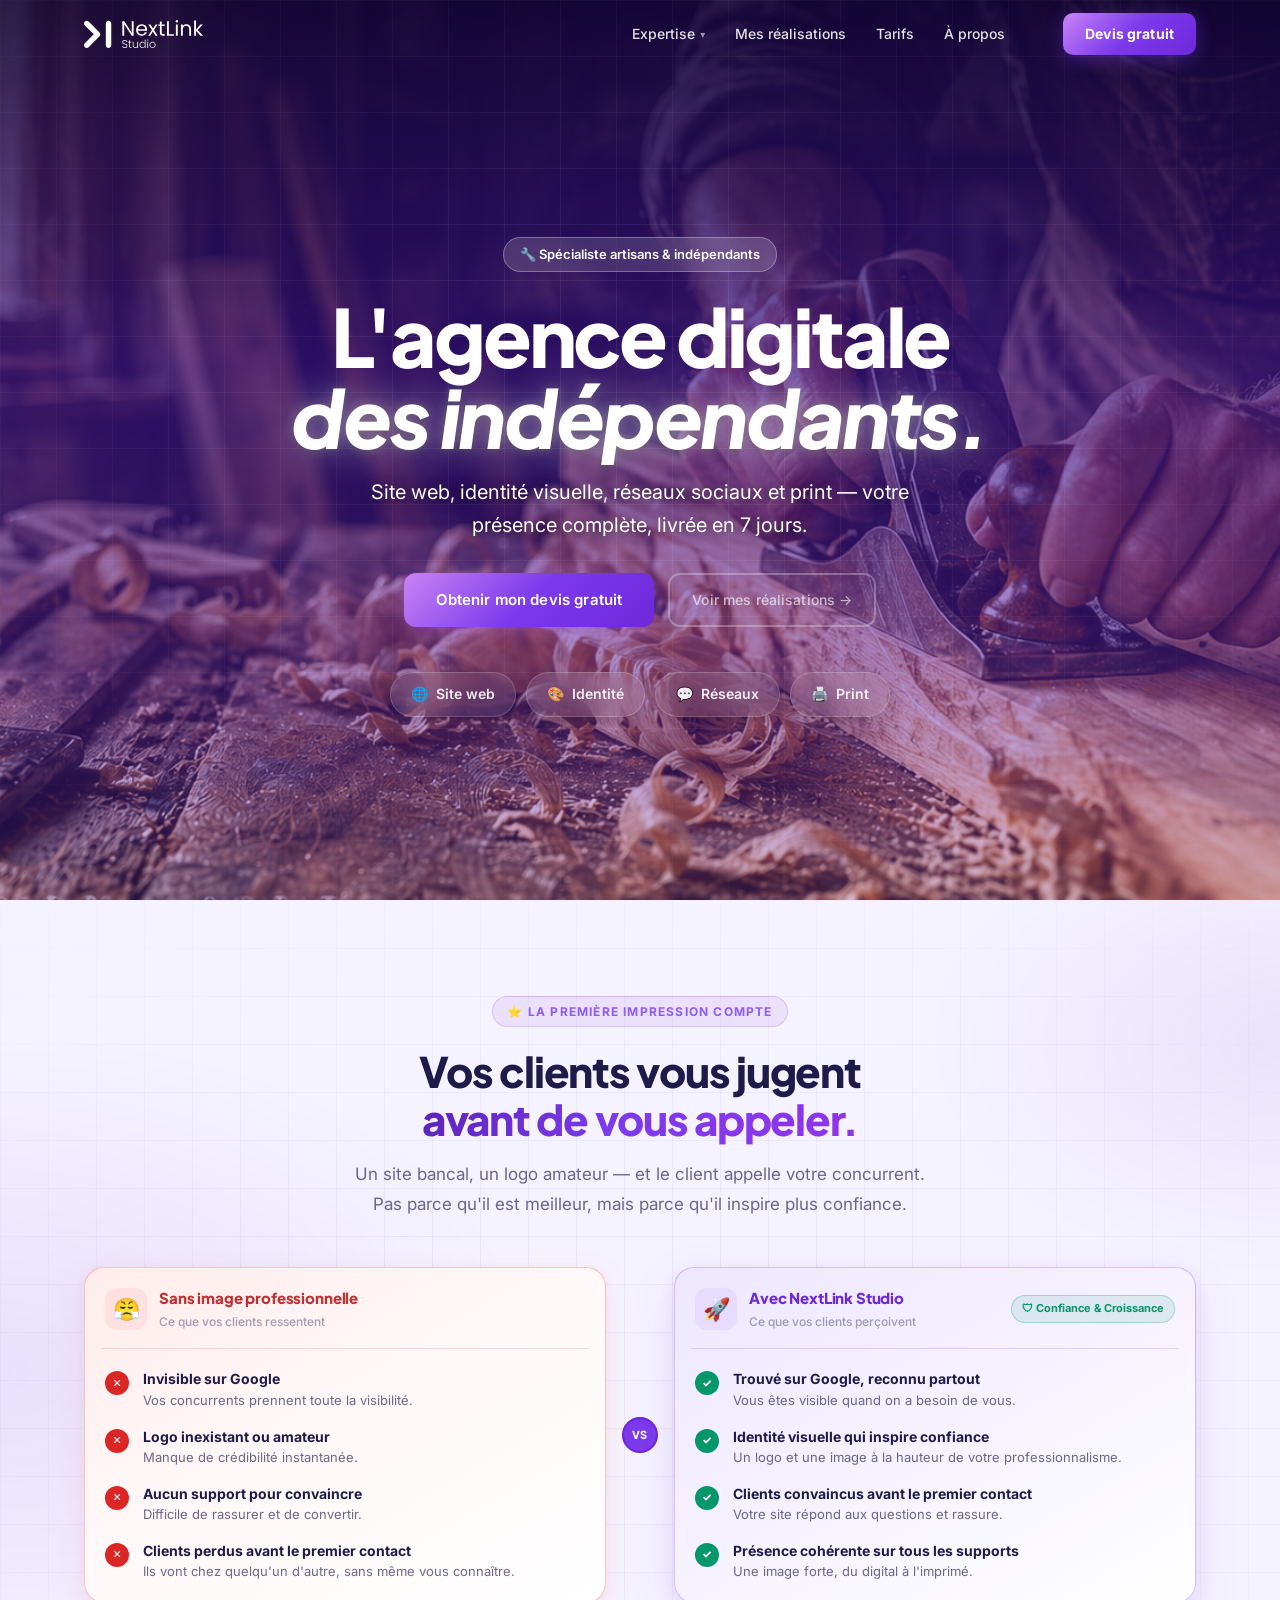
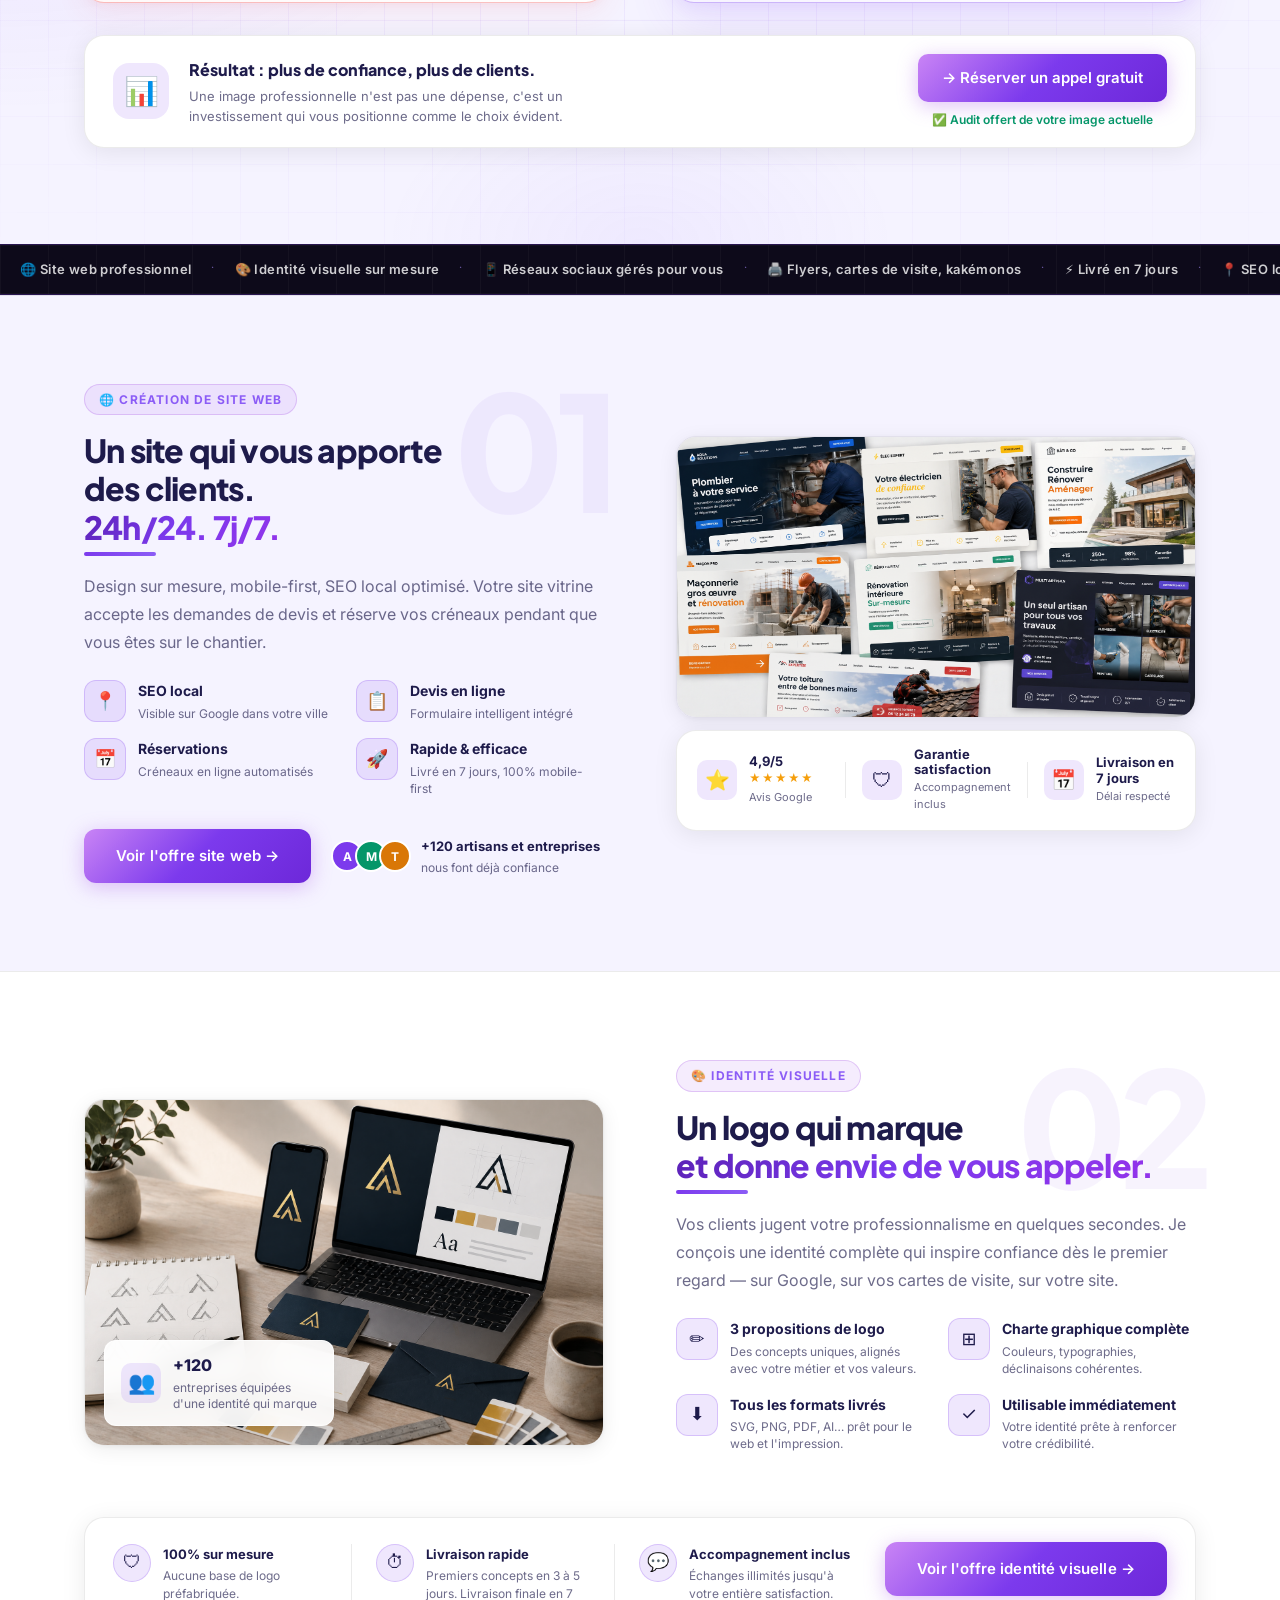
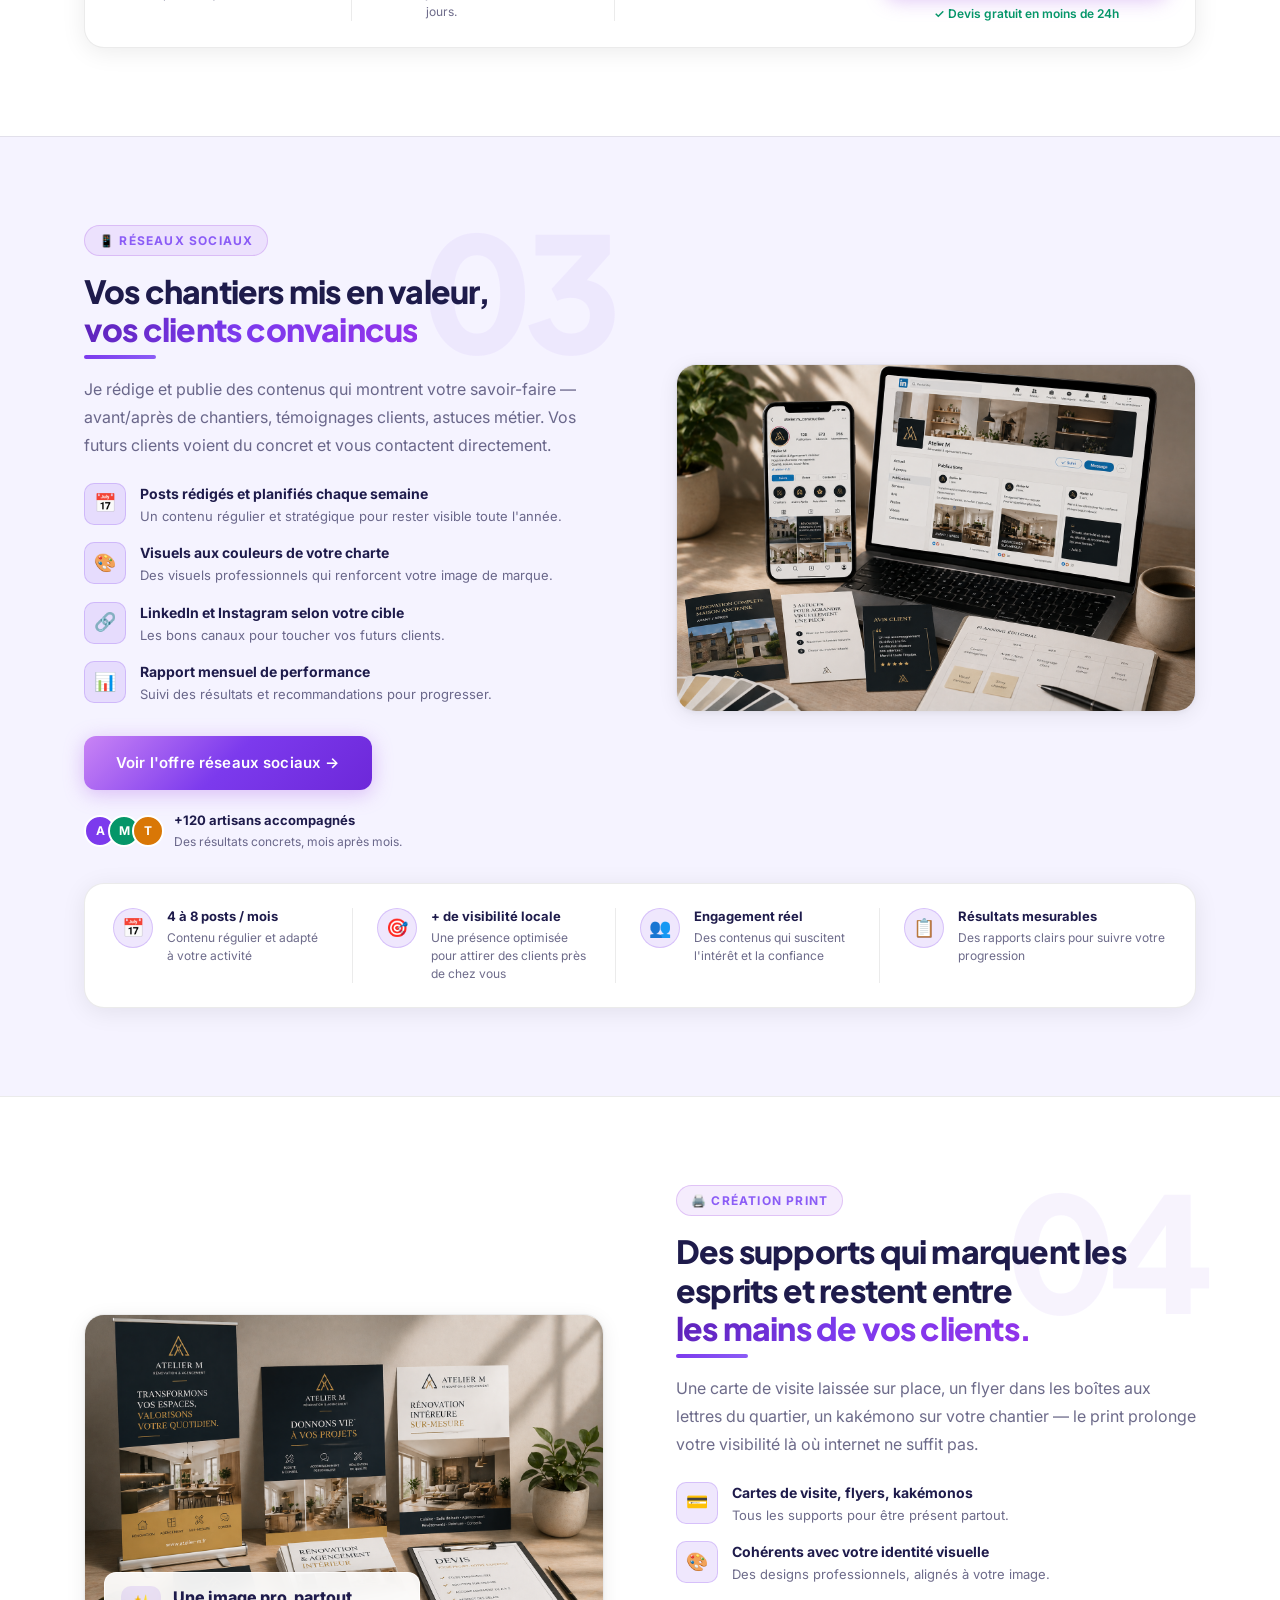
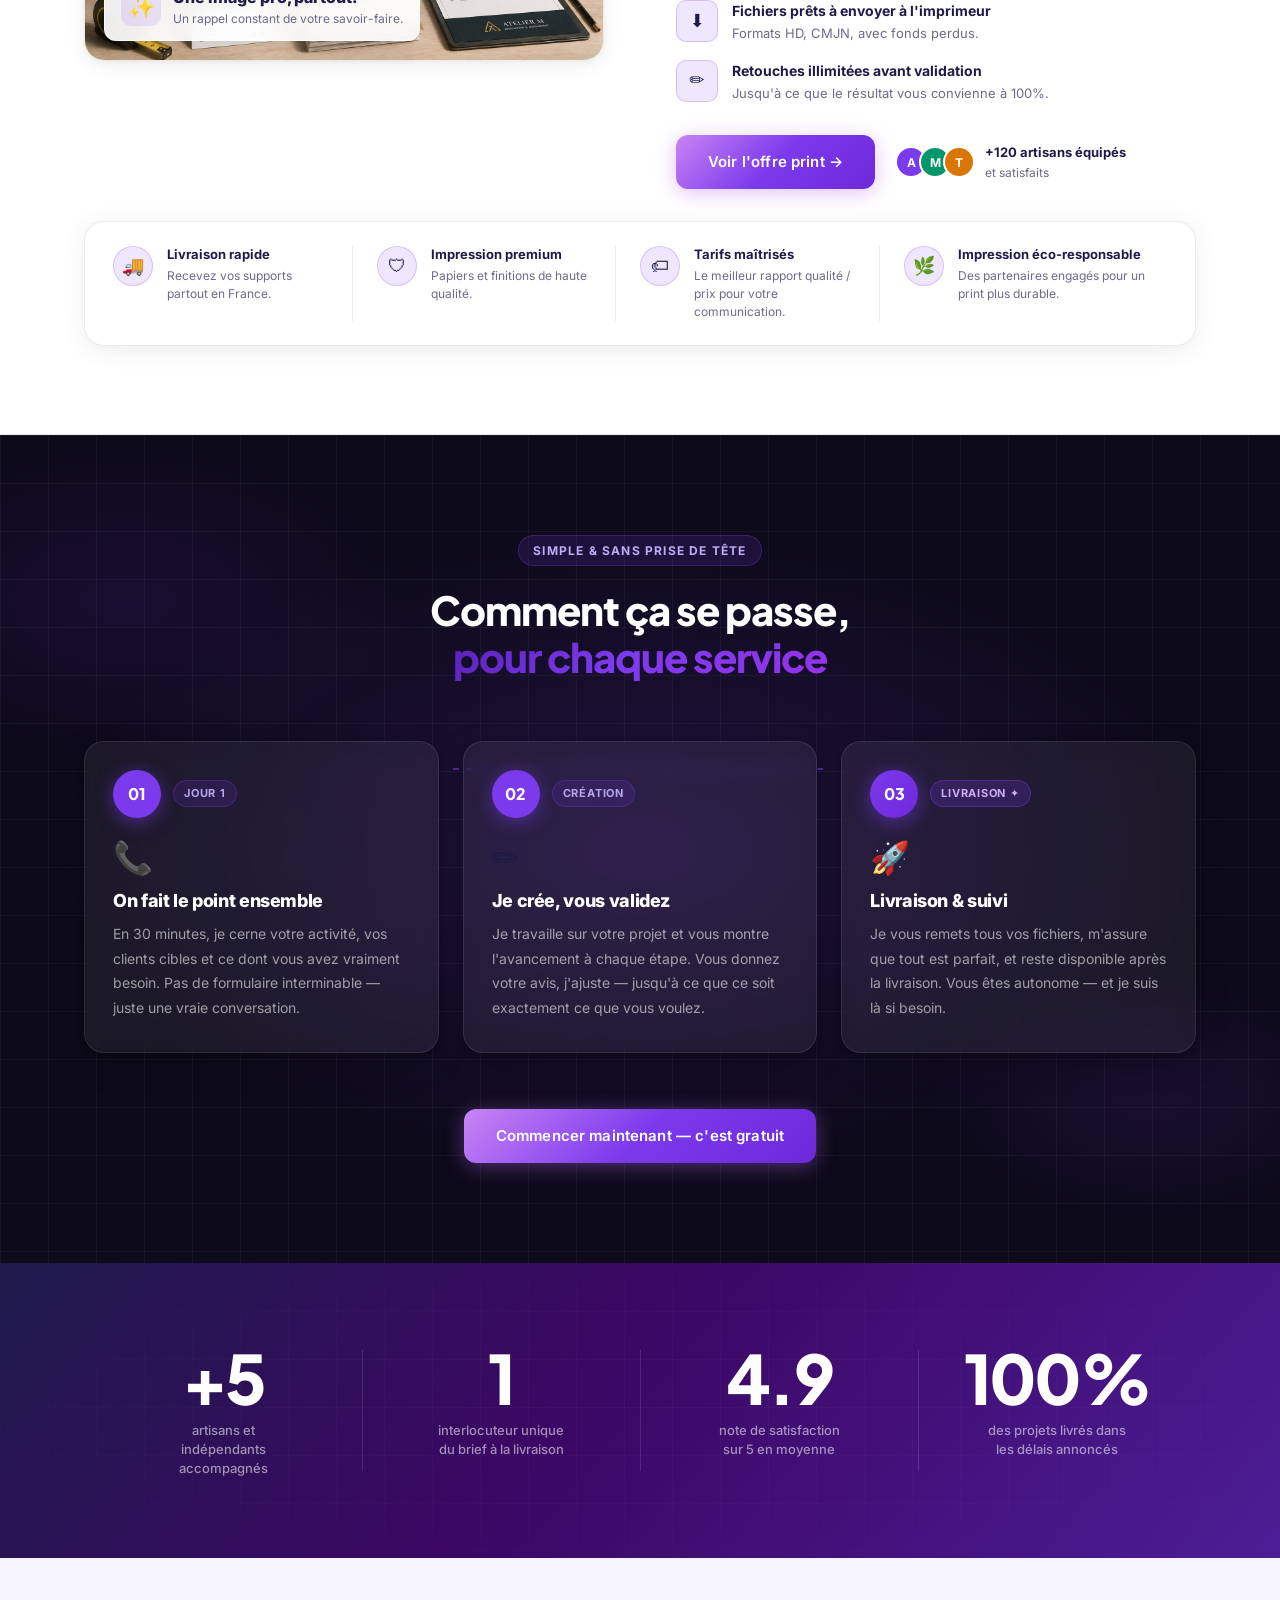
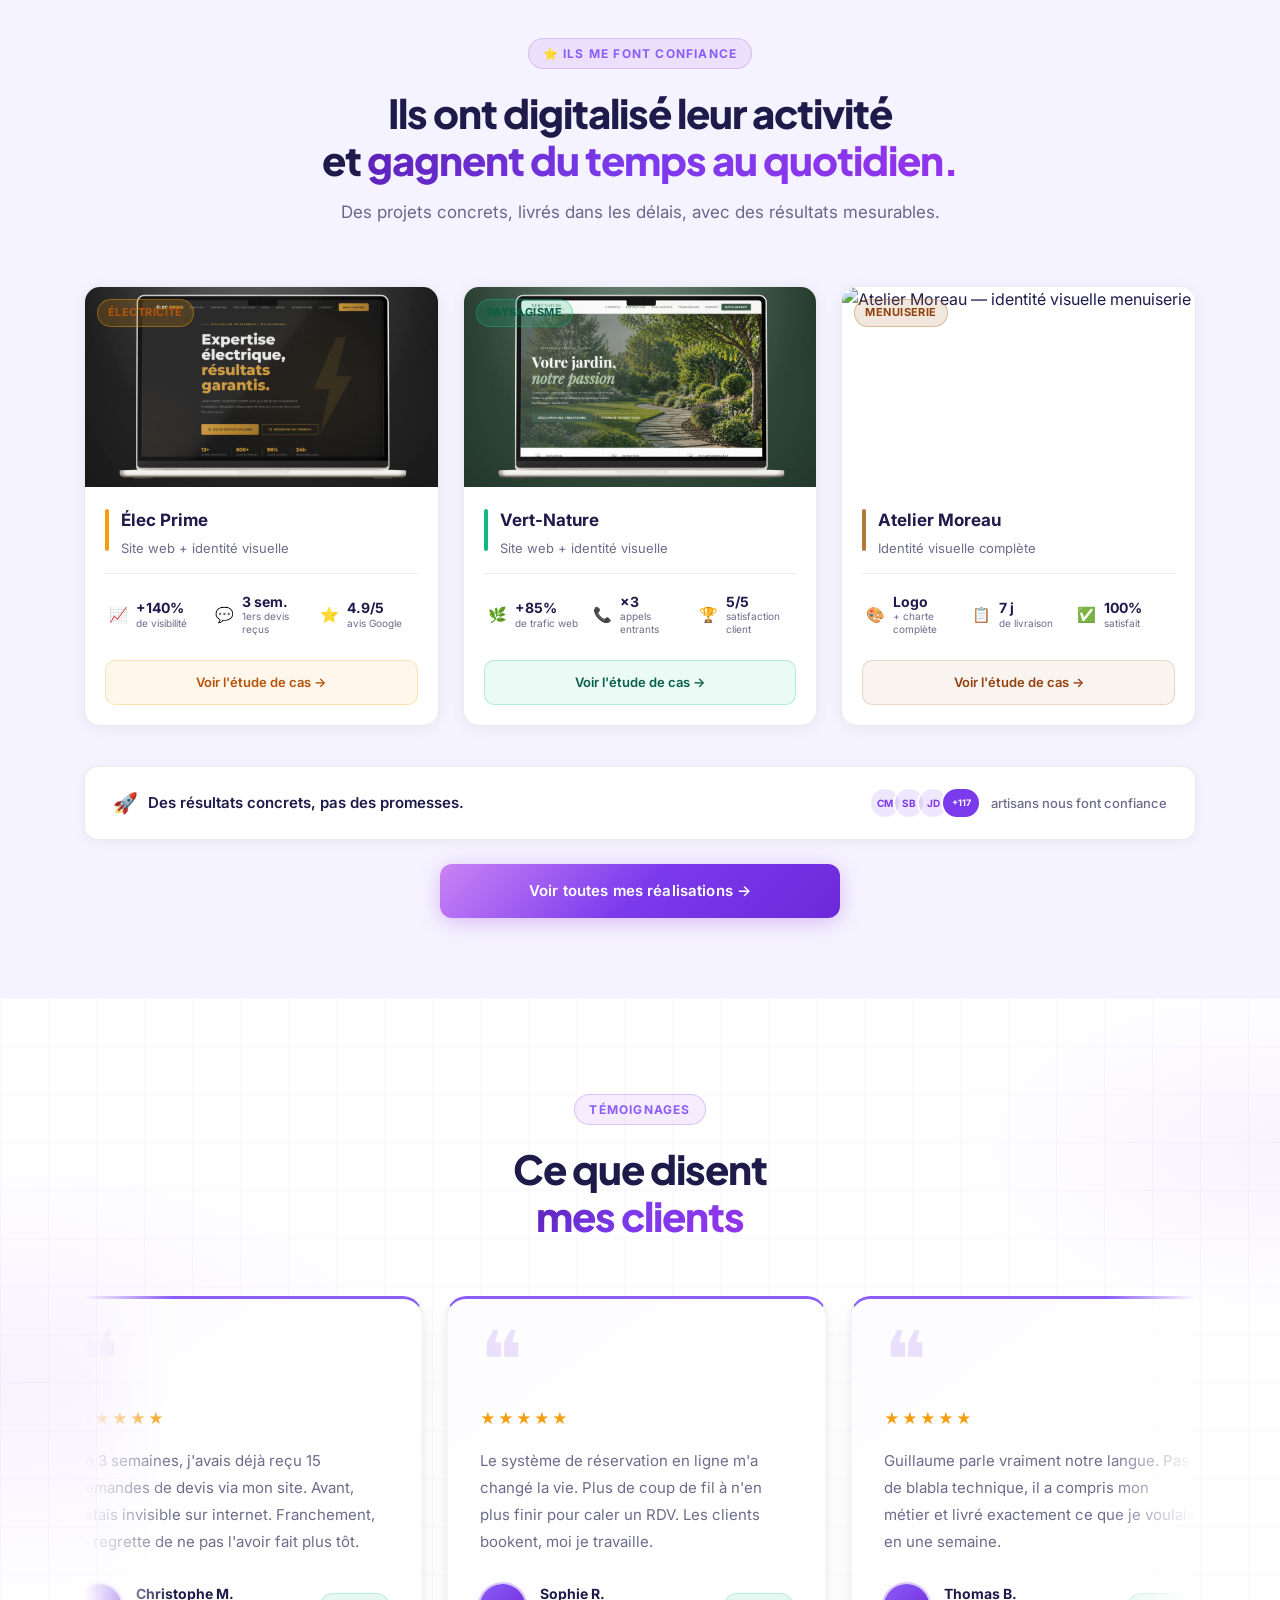
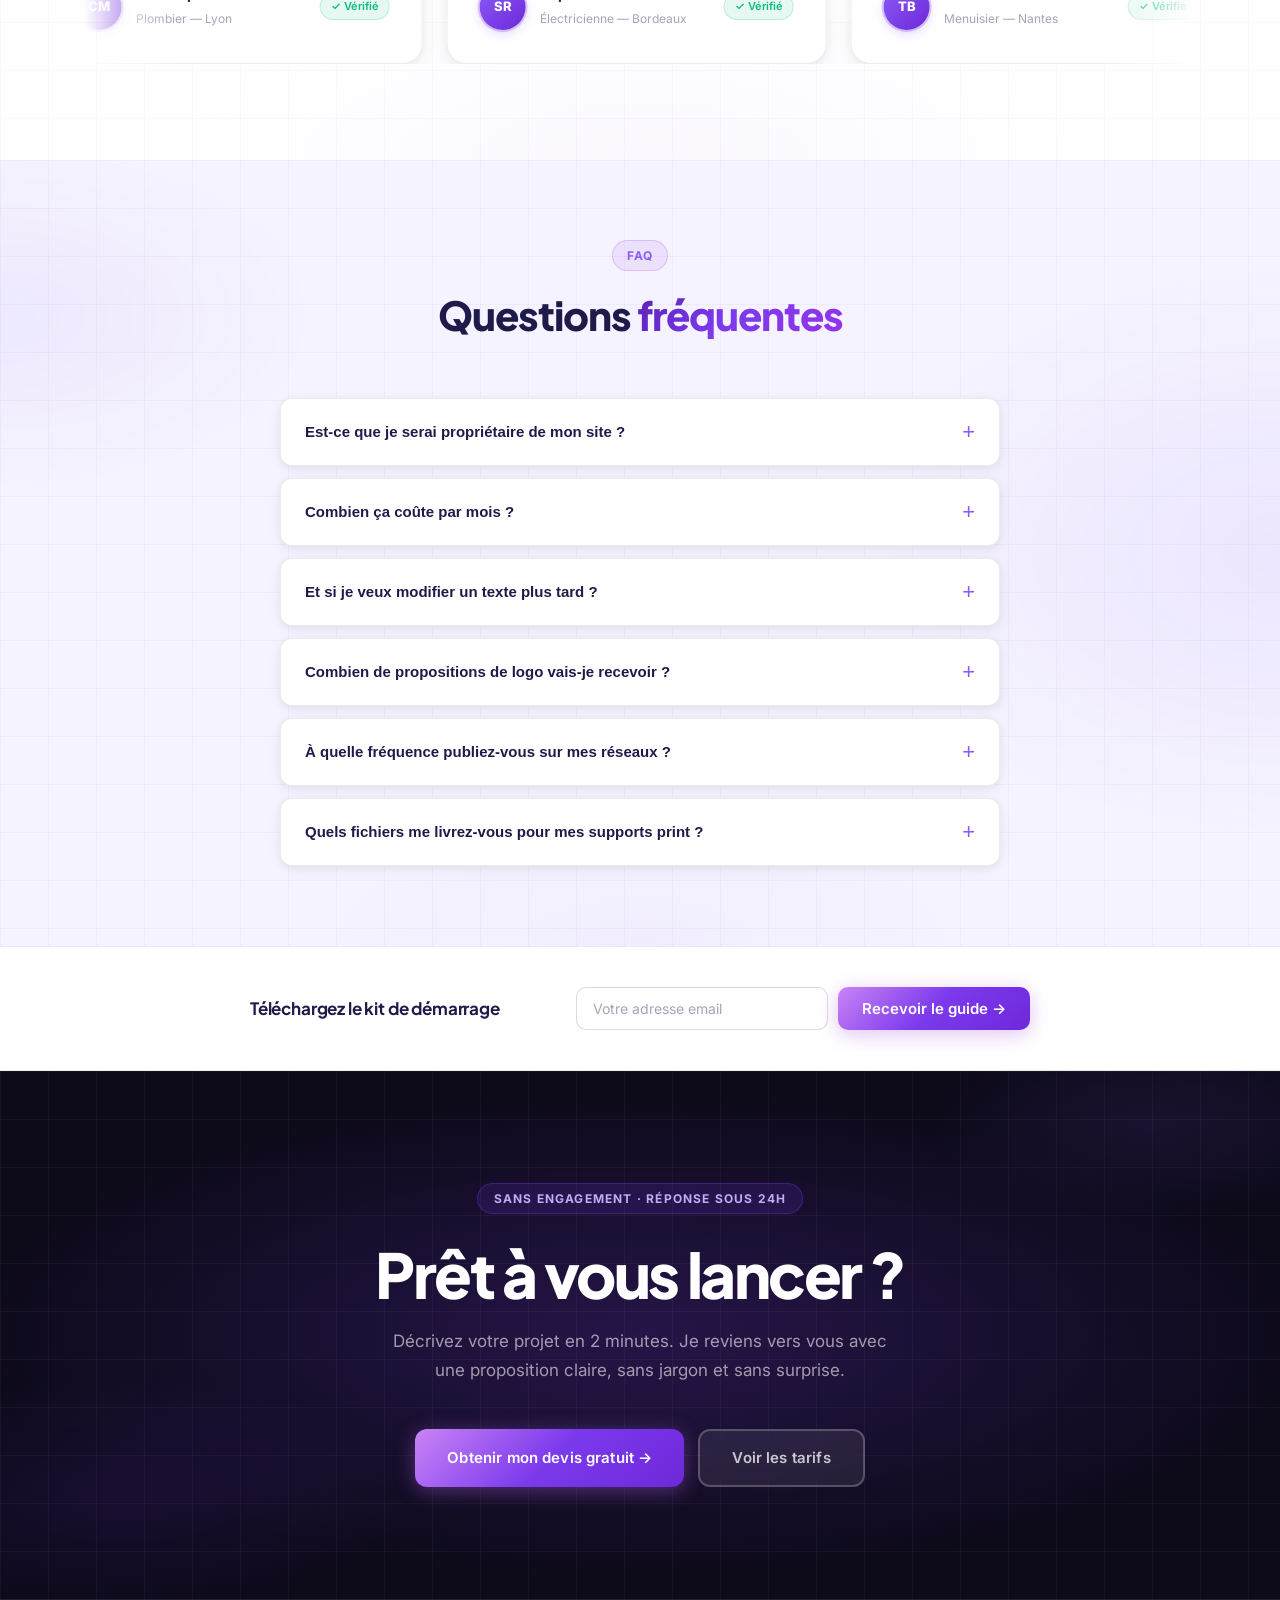
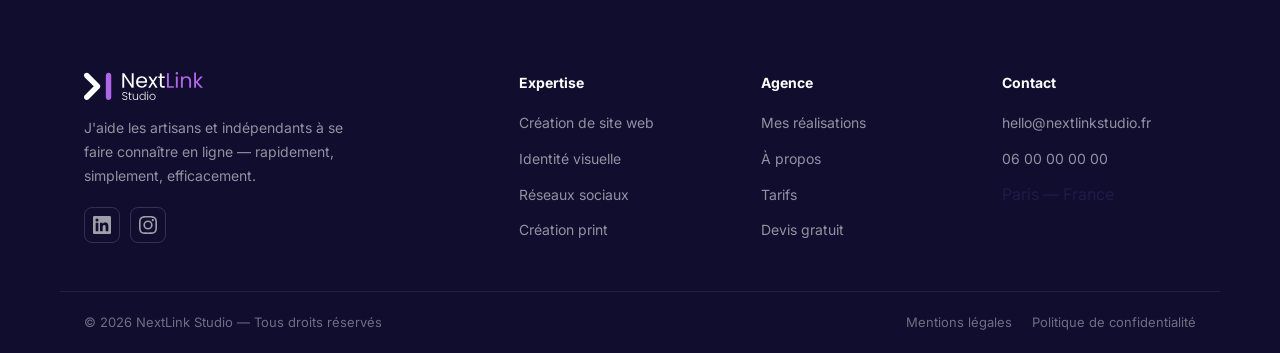
==== index.html @ eca05771 "change realisation section" ====
<!DOCTYPE html>
<html lang="fr">
<head>
  <meta charset="UTF-8" />
  <meta name="viewport" content="width=device-width, initial-scale=1.0" />
  <title>NextLink Studio — Sites web pro pour artisans & indépendants</title>
  <meta name="description" content="NextLink Studio crée des sites web professionnels pour plombiers, électriciens et artisans du BTP. Devis en ligne, réservation de créneaux, logo et présence LinkedIn." />
  <link rel="preconnect" href="https://fonts.googleapis.com" />
  <link rel="preconnect" href="https://fonts.gstatic.com" crossorigin />
  <link href="https://fonts.googleapis.com/css2?family=Inter:wght@400;500;600;700;800&family=Plus+Jakarta+Sans:wght@600;700;800;900&display=swap" rel="stylesheet" />
  <link rel="stylesheet" href="style.css" />
</head>
<body>

  <!-- NAVIGATION -->
  <header class="nav-wrapper">
    <nav class="nav container">
      <a href="index.html" class="logo">
        <img src="logo.svg" alt="NextLink Studio">
      </a>
      <ul class="nav-links">
        <li class="nav-dropdown">
          <a href="expertise.html" class="nav-has-dropdown">Expertise <span class="nav-arrow">▾</span></a>
          <div class="dropdown-menu">
            <div class="dropdown-menu-inner">
              <div class="dm-header">Mes expertises</div>
              <a href="site-web.html" class="dropdown-item di-web">
                <div class="di-icon-wrap"><span>🌐</span></div>
                <div class="di-text"><strong>Création de site web</strong><small>Design sur mesure, livré en 7 jours</small></div>
                <span class="di-arrow">→</span>
              </a>
              <a href="identite-visuelle.html" class="dropdown-item di-design">
                <div class="di-icon-wrap"><span>🎨</span></div>
                <div class="di-text"><strong>Identité visuelle</strong><small>Logo, charte graphique, supports</small></div>
                <span class="di-arrow">→</span>
              </a>
              <a href="posts-linkedin.html" class="dropdown-item di-linkedin">
                <div class="di-icon-wrap"><span>📱</span></div>
                <div class="di-text"><strong>Réseaux sociaux</strong><small>Contenus et visuels pour vos réseaux</small></div>
                <span class="di-arrow">→</span>
              </a>
              <a href="creation-print.html" class="dropdown-item di-print">
                <div class="di-icon-wrap"><span>🖨️</span></div>
                <div class="di-text"><strong>Création print</strong><small>Flyers, kakémonos, cartes de visite</small></div>
                <span class="di-arrow">→</span>
              </a>
              <div class="dm-footer"><a href="expertise.html">Voir toutes mes expertises →</a></div>
            </div>
          </div>
        </li>
        <li><a href="realisations.html">Mes réalisations</a></li>
        <li><a href="tarifs.html">Tarifs</a></li>
        <li><a href="a-propos.html">À propos</a></li>
      </ul>
      <a href="devis.html" class="btn btn-primary nav-cta">Devis gratuit</a>
      <button class="menu-toggle" aria-label="Menu" onclick="toggleMenu()">
        <span></span><span></span><span></span>
      </button>
    </nav>
  </header>
  <div class="nav-mobile" id="navMobile">
    <div class="nav-mobile-inner">
      <div class="nav-mobile-nav">
        <div class="nav-mobile-group">
          <button class="nav-mobile-toggle" onclick="toggleExpertise(this)">
            <span class="nav-mobile-toggle-left"><span class="nm-num">01</span>Expertise</span>
            <span class="nav-mobile-arrow">▾</span>
          </button>
          <div class="nav-mobile-submenu"><div class="nav-mobile-submenu-inner">
            <a href="site-web.html" onclick="toggleMenu()"><span class="nm-service-icon">🌐</span>Création de site web</a>
            <a href="identite-visuelle.html" onclick="toggleMenu()"><span class="nm-service-icon">🎨</span>Identité visuelle</a>
            <a href="posts-linkedin.html" onclick="toggleMenu()"><span class="nm-service-icon">📱</span>Réseaux sociaux</a>
            <a href="creation-print.html" onclick="toggleMenu()"><span class="nm-service-icon">🖨️</span>Création print</a>
          </div></div>
        </div>
        <a href="realisations.html" onclick="toggleMenu()"><span class="nm-num">02</span>Mes réalisations</a>
        <a href="tarifs.html" onclick="toggleMenu()"><span class="nm-num">03</span>Tarifs</a>
        <a href="a-propos.html" onclick="toggleMenu()"><span class="nm-num">04</span>À propos</a>
      </div>
      <div class="nav-mobile-cta">
        <a href="devis.html" class="btn btn-primary" onclick="toggleMenu()">Devis gratuit →</a>
        <p class="nav-mobile-tagline">Votre projet mérite le meilleur.</p>
      </div>
    </div>
  </div>

  <!-- HERO -->
  <section class="hero">
    <div class="hero-parallax-bg"></div>
    <div class="hero-bg"></div>
    <div class="container hero-content">
      <div class="hero-badge">🔧 Spécialiste artisans & indépendants</div>
      <h1 class="hero-title">
        <span class="hero-title-line1">L'agence digitale</span><br />
        <span class="gradient-text hero-title-line2">des indépendants.</span>
      </h1>
      <p class="hero-subtitle">
        Site web, identité visuelle, réseaux sociaux et print — votre présence complète, livrée en 7 jours.
      </p>
      <div class="hero-actions">
        <a href="devis.html" class="btn btn-primary btn-lg">Obtenir mon devis gratuit</a>
        <a href="realisations.html" class="btn btn-ghost btn-lg">Voir mes réalisations →</a>
      </div>
      <div class="hero-services">
        <a href="site-web.html" class="hero-service-tag">
          <span class="hst-icon">🌐</span>
          <span class="hst-content">
            <span class="hst-title">Site web</span>
          </span>
        </a>
        <a href="identite-visuelle.html" class="hero-service-tag">
          <span class="hst-icon">🎨</span>
          <span class="hst-content">
            <span class="hst-title">Identité</span>
          </span>
        </a>
        <a href="posts-linkedin.html" class="hero-service-tag">
          <span class="hst-icon">💬</span>
          <span class="hst-content">
            <span class="hst-title">Réseaux</span>
          </span>
        </a>
        <a href="creation-print.html" class="hero-service-tag">
          <span class="hst-icon">🖨️</span>
          <span class="hst-content">
            <span class="hst-title">Print</span>
          </span>
        </a>
      </div>
    </div>
  </section>

  <!-- PROBLÈME -->
  <section class="pain">
    <div class="pain-parallax-bg"></div>
    <div class="container">
      <div class="pain-header">
        <div class="section-badge">⭐ La première impression compte</div>
        <h2>Vos clients vous jugent<br /><span class="gradient-text">avant de vous appeler.</span></h2>
        <p>Un site bancal, un logo amateur — et le client appelle votre concurrent.<br />Pas parce qu'il est meilleur, mais parce qu'il inspire plus confiance.</p>
      </div>
      <div class="pain-cards">
        <div class="pain-card bad">
          <div class="pain-card-header">
            <div class="pain-card-icon">😤</div>
            <div class="pain-card-header-text">
              <span class="pain-card-label">Sans image professionnelle</span>
              <span class="pain-card-subtitle">Ce que vos clients ressentent</span>
            </div>
          </div>
          <div class="pain-card-items">
            <div class="pain-item">
              <span class="pi-icon bad">✕</span>
              <div class="pain-item-text"><strong>Invisible sur Google</strong><span>Vos concurrents prennent toute la visibilité.</span></div>
            </div>
            <div class="pain-item">
              <span class="pi-icon bad">✕</span>
              <div class="pain-item-text"><strong>Logo inexistant ou amateur</strong><span>Manque de crédibilité instantanée.</span></div>
            </div>
            <div class="pain-item">
              <span class="pi-icon bad">✕</span>
              <div class="pain-item-text"><strong>Aucun support pour convaincre</strong><span>Difficile de rassurer et de convertir.</span></div>
            </div>
            <div class="pain-item">
              <span class="pi-icon bad">✕</span>
              <div class="pain-item-text"><strong>Clients perdus avant le premier contact</strong><span>Ils vont chez quelqu'un d'autre, sans même vous connaître.</span></div>
            </div>
          </div>
        </div>
        <div class="pain-vs">VS</div>
        <div class="pain-card good">
          <div class="pain-card-header">
            <div class="pain-card-icon">🚀</div>
            <div class="pain-card-header-text">
              <span class="pain-card-label">Avec NextLink Studio</span>
              <span class="pain-card-subtitle">Ce que vos clients perçoivent</span>
            </div>
            <span class="pain-confidence-badge">🛡 Confiance & Croissance</span>
          </div>
          <div class="pain-card-items">
            <div class="pain-item">
              <span class="pi-icon good">✓</span>
              <div class="pain-item-text"><strong>Trouvé sur Google, reconnu partout</strong><span>Vous êtes visible quand on a besoin de vous.</span></div>
            </div>
            <div class="pain-item">
              <span class="pi-icon good">✓</span>
              <div class="pain-item-text"><strong>Identité visuelle qui inspire confiance</strong><span>Un logo et une image à la hauteur de votre professionnalisme.</span></div>
            </div>
            <div class="pain-item">
              <span class="pi-icon good">✓</span>
              <div class="pain-item-text"><strong>Clients convaincus avant le premier contact</strong><span>Votre site répond aux questions et rassure.</span></div>
            </div>
            <div class="pain-item">
              <span class="pi-icon good">✓</span>
              <div class="pain-item-text"><strong>Présence cohérente sur tous les supports</strong><span>Une image forte, du digital à l'imprimé.</span></div>
            </div>
          </div>
        </div>
      </div>
      <div class="pain-result">
        <div class="pain-result-left">
          <div class="pain-result-icon">📊</div>
          <div class="pain-result-body">
            <strong>Résultat : plus de confiance, plus de clients.</strong>
            <p>Une image professionnelle n'est pas une dépense, c'est un investissement qui vous positionne comme le choix évident.</p>
          </div>
        </div>
        <div class="pain-result-right">
          <a href="devis.html" class="btn btn-primary">→ Réserver un appel gratuit</a>
          <span class="pain-result-audit">✅ Audit offert de votre image actuelle</span>
        </div>
      </div>
    </div>
  </section>

  <!-- TICKER -->
  <div class="mid-ticker">
    <div class="mid-ticker-track">
      <span>🌐 Site web professionnel</span><span class="mid-ticker-sep">·</span>
      <span>🎨 Identité visuelle sur mesure</span><span class="mid-ticker-sep">·</span>
      <span>📱 Réseaux sociaux gérés pour vous</span><span class="mid-ticker-sep">·</span>
      <span>🖨️ Flyers, cartes de visite, kakémonos</span><span class="mid-ticker-sep">·</span>
      <span>⚡ Livré en 7 jours</span><span class="mid-ticker-sep">·</span>
      <span>📍 SEO local optimisé</span><span class="mid-ticker-sep">·</span>
      <span>✓ Sans engagement</span><span class="mid-ticker-sep">·</span>
      <span>🌐 Site web professionnel</span><span class="mid-ticker-sep">·</span>
      <span>🎨 Identité visuelle sur mesure</span><span class="mid-ticker-sep">·</span>
      <span>📱 Réseaux sociaux gérés pour vous</span><span class="mid-ticker-sep">·</span>
      <span>🖨️ Flyers, cartes de visite, kakémonos</span><span class="mid-ticker-sep">·</span>
      <span>⚡ Livré en 7 jours</span><span class="mid-ticker-sep">·</span>
      <span>📍 SEO local optimisé</span><span class="mid-ticker-sep">·</span>
      <span>✓ Sans engagement</span><span class="mid-ticker-sep">·</span>
    </div>
  </div>

  <!-- SERVICES EN DÉTAIL -->
  <section id="services" class="service-spotlights">

    <!-- Création de site web -->
    <div class="spotlight-block">
      <div class="container">
        <div class="spotlight-row">
          <div class="spotlight-text">
            <span class="spotlight-num">01</span>
            <div class="section-badge">🌐 Création de site web</div>
            <h3>Un site qui vous apporte<br />des clients.<br /><span class="gradient-text spotlight-title-sub">24h/24. 7j/7.</span></h3>
            <p>Design sur mesure, mobile-first, SEO local optimisé. Votre site vitrine accepte les demandes de devis et réserve vos créneaux pendant que vous êtes sur le chantier.</p>
            <div class="spotlight-features">
              <div class="spotlight-feature">
                <div class="spotlight-feature-icon">📍</div>
                <div class="spotlight-feature-text">
                  <strong>SEO local</strong>
                  <span>Visible sur Google dans votre ville</span>
                </div>
              </div>
              <div class="spotlight-feature">
                <div class="spotlight-feature-icon">📋</div>
                <div class="spotlight-feature-text">
                  <strong>Devis en ligne</strong>
                  <span>Formulaire intelligent intégré</span>
                </div>
              </div>
              <div class="spotlight-feature">
                <div class="spotlight-feature-icon">📅</div>
                <div class="spotlight-feature-text">
                  <strong>Réservations</strong>
                  <span>Créneaux en ligne automatisés</span>
                </div>
              </div>
              <div class="spotlight-feature">
                <div class="spotlight-feature-icon">🚀</div>
                <div class="spotlight-feature-text">
                  <strong>Rapide & efficace</strong>
                  <span>Livré en 7 jours, 100% mobile-first</span>
                </div>
              </div>
            </div>
            <div class="spotlight-cta-row">
              <a href="site-web.html" class="btn btn-primary btn-lg">Voir l'offre site web →</a>
              <div class="spotlight-social-proof">
                <div class="spotlight-avatars">
                  <div class="spotlight-avatar" style="background:#7c3aed">A</div>
                  <div class="spotlight-avatar" style="background:#059669">M</div>
                  <div class="spotlight-avatar" style="background:#d97706">T</div>
                </div>
                <div class="spotlight-proof-text">
                  <strong>+120 artisans et entreprises</strong>
                  <span>nous font déjà confiance</span>
                </div>
              </div>
            </div>
          </div>
          <div class="spotlight-visual">
            <div class="spotlight-visual-wrap">
              <img src="images/websites_images.png" alt="Exemples de sites web créés par NextLink Studio" class="spotlight-img" />
              <div class="spotlight-stats-bar">
                <div class="spotlight-stat">
                  <div class="spotlight-stat-icon">⭐</div>
                  <div class="spotlight-stat-body">
                    <strong>4,9/5</strong>
                    <div class="spotlight-stat-stars">★★★★★</div>
                    <span>Avis Google</span>
                  </div>
                </div>
                <div class="spotlight-stat-divider"></div>
                <div class="spotlight-stat">
                  <div class="spotlight-stat-icon">🛡</div>
                  <div class="spotlight-stat-body">
                    <strong>Garantie satisfaction</strong>
                    <span>Accompagnement inclus</span>
                  </div>
                </div>
                <div class="spotlight-stat-divider"></div>
                <div class="spotlight-stat">
                  <div class="spotlight-stat-icon">📅</div>
                  <div class="spotlight-stat-body">
                    <strong>Livraison en 7 jours</strong>
                    <span>Délai respecté</span>
                  </div>
                </div>
              </div>
            </div>
          </div>
        </div>
      </div>
    </div>

    <!-- Identité visuelle -->
    <div class="spotlight-block spotlight-block--iv">
      <div class="container">
        <div class="spotlight-row spotlight-row--reverse">
          <div class="spotlight-text">
            <span class="spotlight-num">02</span>
            <div class="section-badge">🎨 Identité visuelle</div>
            <h3>Un logo qui marque<br /><span class="gradient-text spotlight-title-sub">et donne envie de vous appeler.</span></h3>
            <p>Vos clients jugent votre professionnalisme en quelques secondes. Je conçois une identité complète qui inspire confiance dès le premier regard — sur Google, sur vos cartes de visite, sur votre site.</p>
            <div class="spotlight-features">
              <div class="spotlight-feature">
                <div class="spotlight-feature-icon">✏️</div>
                <div class="spotlight-feature-text">
                  <strong>3 propositions de logo</strong>
                  <span>Des concepts uniques, alignés avec votre métier et vos valeurs.</span>
                </div>
              </div>
              <div class="spotlight-feature">
                <div class="spotlight-feature-icon">⊞</div>
                <div class="spotlight-feature-text">
                  <strong>Charte graphique complète</strong>
                  <span>Couleurs, typographies, déclinaisons cohérentes.</span>
                </div>
              </div>
              <div class="spotlight-feature">
                <div class="spotlight-feature-icon">⬇</div>
                <div class="spotlight-feature-text">
                  <strong>Tous les formats livrés</strong>
                  <span>SVG, PNG, PDF, AI… prêt pour le web et l'impression.</span>
                </div>
              </div>
              <div class="spotlight-feature">
                <div class="spotlight-feature-icon">✓</div>
                <div class="spotlight-feature-text">
                  <strong>Utilisable immédiatement</strong>
                  <span>Votre identité prête à renforcer votre crédibilité.</span>
                </div>
              </div>
            </div>
          </div>
          <div class="spotlight-visual">
            <div class="spotlight-iv-visual-wrap">
              <img src="images/logo_section.png" alt="Exemple d'identité visuelle — NextLink Studio" class="spotlight-img" />
              <div class="spotlight-iv-badge">
                <div class="spotlight-iv-badge-icon">👥</div>
                <div class="spotlight-iv-badge-text">
                  <strong>+120</strong>
                  <span>entreprises équipées<br />d'une identité qui marque</span>
                </div>
              </div>
            </div>
          </div>
        </div>
        <div class="spotlight-iv-bottom">
          <div class="spotlight-iv-bottom-stats">
            <div class="spotlight-iv-stat">
              <div class="spotlight-iv-stat-icon">🛡</div>
              <div class="spotlight-iv-stat-body">
                <strong>100% sur mesure</strong>
                <span>Aucune base de logo préfabriquée.</span>
              </div>
            </div>
            <div class="spotlight-iv-stat">
              <div class="spotlight-iv-stat-icon">⏱</div>
              <div class="spotlight-iv-stat-body">
                <strong>Livraison rapide</strong>
                <span>Premiers concepts en 3 à 5 jours. Livraison finale en 7 jours.</span>
              </div>
            </div>
            <div class="spotlight-iv-stat">
              <div class="spotlight-iv-stat-icon">💬</div>
              <div class="spotlight-iv-stat-body">
                <strong>Accompagnement inclus</strong>
                <span>Échanges illimités jusqu'à votre entière satisfaction.</span>
              </div>
            </div>
          </div>
          <div class="spotlight-iv-bottom-cta">
            <a href="identite-visuelle.html" class="btn btn-primary btn-lg">Voir l'offre identité visuelle →</a>
            <span class="spotlight-iv-devis">✓ Devis gratuit en moins de 24h</span>
          </div>
        </div>
      </div>
    </div>

    <!-- Réseaux sociaux -->
    <div class="spotlight-block spotlight-block--rs">
      <div class="container">
        <div class="spotlight-row">
          <div class="spotlight-text">
            <span class="spotlight-num">03</span>
            <div class="section-badge">📱 Réseaux sociaux</div>
            <h3>Vos chantiers mis en valeur,<br /><span class="gradient-text spotlight-title-sub">vos clients convaincus</span></h3>
            <p>Je rédige et publie des contenus qui montrent votre savoir-faire — avant/après de chantiers, témoignages clients, astuces métier. Vos futurs clients voient du concret et vous contactent directement.</p>
            <div class="spotlight-rs-list">
              <div class="spotlight-rs-item">
                <div class="spotlight-rs-icon">📅</div>
                <div class="spotlight-rs-item-text">
                  <strong>Posts rédigés et planifiés chaque semaine</strong>
                  <span>Un contenu régulier et stratégique pour rester visible toute l'année.</span>
                </div>
              </div>
              <div class="spotlight-rs-item">
                <div class="spotlight-rs-icon">🎨</div>
                <div class="spotlight-rs-item-text">
                  <strong>Visuels aux couleurs de votre charte</strong>
                  <span>Des visuels professionnels qui renforcent votre image de marque.</span>
                </div>
              </div>
              <div class="spotlight-rs-item">
                <div class="spotlight-rs-icon">🔗</div>
                <div class="spotlight-rs-item-text">
                  <strong>LinkedIn et Instagram selon votre cible</strong>
                  <span>Les bons canaux pour toucher vos futurs clients.</span>
                </div>
              </div>
              <div class="spotlight-rs-item">
                <div class="spotlight-rs-icon">📊</div>
                <div class="spotlight-rs-item-text">
                  <strong>Rapport mensuel de performance</strong>
                  <span>Suivi des résultats et recommandations pour progresser.</span>
                </div>
              </div>
            </div>
            <div class="spotlight-cta-row">
              <a href="posts-linkedin.html" class="btn btn-primary btn-lg">Voir l'offre réseaux sociaux →</a>
              <div class="spotlight-social-proof">
                <div class="spotlight-avatars">
                  <div class="spotlight-avatar" style="background:#7c3aed">A</div>
                  <div class="spotlight-avatar" style="background:#059669">M</div>
                  <div class="spotlight-avatar" style="background:#d97706">T</div>
                </div>
                <div class="spotlight-proof-text">
                  <strong>+120 artisans accompagnés</strong>
                  <span>Des résultats concrets, mois après mois.</span>
                </div>
              </div>
            </div>
          </div>
          <div class="spotlight-visual">
            <img src="images/reseau_sociaux_section.png" alt="Exemple de posts réseaux sociaux — NextLink Studio" class="spotlight-img" />
          </div>
        </div>
        <div class="spotlight-rs-bottom">
          <div class="spotlight-rs-stat">
            <div class="spotlight-rs-stat-icon">📅</div>
            <div class="spotlight-rs-stat-body">
              <strong>4 à 8 posts / mois</strong>
              <span>Contenu régulier et adapté à votre activité</span>
            </div>
          </div>
          <div class="spotlight-rs-stat">
            <div class="spotlight-rs-stat-icon">🎯</div>
            <div class="spotlight-rs-stat-body">
              <strong>+ de visibilité locale</strong>
              <span>Une présence optimisée pour attirer des clients près de chez vous</span>
            </div>
          </div>
          <div class="spotlight-rs-stat">
            <div class="spotlight-rs-stat-icon">👥</div>
            <div class="spotlight-rs-stat-body">
              <strong>Engagement réel</strong>
              <span>Des contenus qui suscitent l'intérêt et la confiance</span>
            </div>
          </div>
          <div class="spotlight-rs-stat">
            <div class="spotlight-rs-stat-icon">📋</div>
            <div class="spotlight-rs-stat-body">
              <strong>Résultats mesurables</strong>
              <span>Des rapports clairs pour suivre votre progression</span>
            </div>
          </div>
        </div>
      </div>
    </div>

    <!-- Création print -->
    <div class="spotlight-block spotlight-block--print">
      <div class="container">
        <div class="spotlight-row spotlight-row--reverse">
          <div class="spotlight-text">
            <span class="spotlight-num">04</span>
            <div class="section-badge">🖨️ Création print</div>
            <h3>Des supports qui marquent les esprits et restent entre<br /><span class="gradient-text spotlight-title-sub">les mains de vos clients.</span></h3>
            <p>Une carte de visite laissée sur place, un flyer dans les boîtes aux lettres du quartier, un kakémono sur votre chantier — le print prolonge votre visibilité là où internet ne suffit pas.</p>
            <div class="spotlight-rs-list">
              <div class="spotlight-rs-item">
                <div class="spotlight-rs-icon">💳</div>
                <div class="spotlight-rs-item-text">
                  <strong>Cartes de visite, flyers, kakémonos</strong>
                  <span>Tous les supports pour être présent partout.</span>
                </div>
              </div>
              <div class="spotlight-rs-item">
                <div class="spotlight-rs-icon">🎨</div>
                <div class="spotlight-rs-item-text">
                  <strong>Cohérents avec votre identité visuelle</strong>
                  <span>Des designs professionnels, alignés à votre image.</span>
                </div>
              </div>
              <div class="spotlight-rs-item">
                <div class="spotlight-rs-icon">⬇</div>
                <div class="spotlight-rs-item-text">
                  <strong>Fichiers prêts à envoyer à l'imprimeur</strong>
                  <span>Formats HD, CMJN, avec fonds perdus.</span>
                </div>
              </div>
              <div class="spotlight-rs-item">
                <div class="spotlight-rs-icon">✏️</div>
                <div class="spotlight-rs-item-text">
                  <strong>Retouches illimitées avant validation</strong>
                  <span>Jusqu'à ce que le résultat vous convienne à 100%.</span>
                </div>
              </div>
            </div>
            <div class="spotlight-cta-row">
              <a href="creation-print.html" class="btn btn-primary btn-lg">Voir l'offre print →</a>
              <div class="spotlight-social-proof">
                <div class="spotlight-avatars">
                  <div class="spotlight-avatar" style="background:#7c3aed">A</div>
                  <div class="spotlight-avatar" style="background:#059669">M</div>
                  <div class="spotlight-avatar" style="background:#d97706">T</div>
                </div>
                <div class="spotlight-proof-text">
                  <strong>+120 artisans équipés</strong>
                  <span>et satisfaits</span>
                </div>
              </div>
            </div>
          </div>
          <div class="spotlight-visual">
            <div class="spotlight-iv-visual-wrap">
              <img src="images/print_section.png" alt="Exemple de création print — NextLink Studio" class="spotlight-img" />
              <div class="spotlight-iv-badge">
                <div class="spotlight-iv-badge-icon">✨</div>
                <div class="spotlight-iv-badge-text">
                  <strong>Une image pro, partout.</strong>
                  <span>Un rappel constant de votre savoir-faire.</span>
                </div>
              </div>
            </div>
          </div>
        </div>
        <div class="spotlight-rs-bottom">
          <div class="spotlight-rs-stat">
            <div class="spotlight-rs-stat-icon">🚚</div>
            <div class="spotlight-rs-stat-body">
              <strong>Livraison rapide</strong>
              <span>Recevez vos supports partout en France.</span>
            </div>
          </div>
          <div class="spotlight-rs-stat">
            <div class="spotlight-rs-stat-icon">🛡</div>
            <div class="spotlight-rs-stat-body">
              <strong>Impression premium</strong>
              <span>Papiers et finitions de haute qualité.</span>
            </div>
          </div>
          <div class="spotlight-rs-stat">
            <div class="spotlight-rs-stat-icon">🏷</div>
            <div class="spotlight-rs-stat-body">
              <strong>Tarifs maîtrisés</strong>
              <span>Le meilleur rapport qualité / prix pour votre communication.</span>
            </div>
          </div>
          <div class="spotlight-rs-stat">
            <div class="spotlight-rs-stat-icon">🌿</div>
            <div class="spotlight-rs-stat-body">
              <strong>Impression éco-responsable</strong>
              <span>Des partenaires engagés pour un print plus durable.</span>
            </div>
          </div>
        </div>
      </div>
    </div>

  </section>

  <!-- COMMENT ÇA MARCHE -->
  <section class="how" id="comment">
    <div class="container">
      <div class="section-header">
        <div class="section-badge">Simple & sans prise de tête</div>
        <h2>Comment ça se passe,<br /><span class="gradient-text">pour chaque service</span></h2>
      </div>
      <div class="steps">
        <div class="step">
          <div class="step-head">
            <div class="step-num">01</div>
            <span class="step-timing">Jour 1</span>
          </div>
          <div class="step-icon-badge">📞</div>
          <div class="step-content">
            <h3>On fait le point ensemble</h3>
            <p>En 30 minutes, je cerne votre activité, vos clients cibles et ce dont vous avez vraiment besoin. Pas de formulaire interminable — juste une vraie conversation.</p>
          </div>
        </div>
        <div class="step">
          <div class="step-head">
            <div class="step-num">02</div>
            <span class="step-timing">Création</span>
          </div>
          <div class="step-icon-badge">✏️</div>
          <div class="step-content">
            <h3>Je crée, vous validez</h3>
            <p>Je travaille sur votre projet et vous montre l'avancement à chaque étape. Vous donnez votre avis, j'ajuste — jusqu'à ce que ce soit exactement ce que vous voulez.</p>
          </div>
        </div>
        <div class="step">
          <div class="step-head">
            <div class="step-num">03</div>
            <span class="step-timing">Livraison ✦</span>
          </div>
          <div class="step-icon-badge">🚀</div>
          <div class="step-content">
            <h3>Livraison & suivi</h3>
            <p>Je vous remets tous vos fichiers, m'assure que tout est parfait, et reste disponible après la livraison. Vous êtes autonome — et je suis là si besoin.</p>
          </div>
        </div>
      </div>
      <div class="how-cta">
        <a href="devis.html" class="btn btn-primary btn-lg">Commencer maintenant — c'est gratuit</a>
      </div>
    </div>
  </section>

  <!-- RÉSULTATS -->
  <section class="resultats">
    <div class="container">
      <div class="resultats-grid">
        <div class="resultat-item">
          <span class="resultat-num">+5</span>
          <span class="resultat-label">artisans et indépendants accompagnés</span>
        </div>
        <div class="resultat-item">
          <span class="resultat-num">1</span>
          <span class="resultat-label">interlocuteur unique du brief à la livraison</span>
        </div>
        <div class="resultat-item">
          <span class="resultat-num">4.9</span>
          <span class="resultat-label">note de satisfaction sur 5 en moyenne</span>
        </div>
        <div class="resultat-item">
          <span class="resultat-num">100%</span>
          <span class="resultat-label">des projets livrés dans les délais annoncés</span>
        </div>
      </div>
    </div>
  </section>

  <!-- RÉALISATIONS APERÇU -->
  <section class="realisations-preview">
    <div class="container">
      <div class="section-header">
        <div class="section-badge">⭐ Ils me font confiance</div>
        <h2>Ils ont digitalisé leur activité<br />et <span class="gradient-text">gagnent du temps au quotidien.</span></h2>
        <p class="section-desc">Des projets concrets, livrés dans les délais, avec des résultats mesurables.</p>
      </div>
      <div class="portfolio-grid--triple">
        <a href="etude-de-cas-elec-prime.html" class="pf-card">
          <div class="pf-card-img">
            <img src="images/mockup_macbook_elecprime.jpg" alt="Élec Prime — site web électricien Île-de-France">
            <span class="pf-badge pf-badge--gold">Électricité</span>
          </div>
          <div class="pf-card-body">
            <div class="pf-card-top">
              <div class="pf-card-accent pf-card-accent--gold"></div>
              <div>
                <h4 class="pf-card-title">Élec Prime</h4>
                <p class="pf-card-desc">Site web + identité visuelle</p>
              </div>
            </div>
            <div class="pf-stats">
              <div class="pf-stat">
                <span class="pf-stat-icon">📈</span>
                <div class="pf-stat-text"><span class="pf-stat-value">+140%</span><span class="pf-stat-label">de visibilité</span></div>
              </div>
              <div class="pf-stat">
                <span class="pf-stat-icon">💬</span>
                <div class="pf-stat-text"><span class="pf-stat-value">3 sem.</span><span class="pf-stat-label">1ers devis reçus</span></div>
              </div>
              <div class="pf-stat">
                <span class="pf-stat-icon">⭐</span>
                <div class="pf-stat-text"><span class="pf-stat-value">4.9/5</span><span class="pf-stat-label">avis Google</span></div>
              </div>
            </div>
            <div class="pf-card-cta pf-card-cta--gold">Voir l'étude de cas →</div>
          </div>
        </a>
        <a href="etude-de-cas-vert-nature.html" class="pf-card">
          <div class="pf-card-img">
            <img src="images/mockup_macbook_vert_nature.jpg" alt="Vert-Nature — site web jardinier paysagiste">
            <span class="pf-badge pf-badge--green">Paysagisme</span>
          </div>
          <div class="pf-card-body">
            <div class="pf-card-top">
              <div class="pf-card-accent pf-card-accent--green"></div>
              <div>
                <h4 class="pf-card-title">Vert-Nature</h4>
                <p class="pf-card-desc">Site web + identité visuelle</p>
              </div>
            </div>
            <div class="pf-stats">
              <div class="pf-stat">
                <span class="pf-stat-icon">🌿</span>
                <div class="pf-stat-text"><span class="pf-stat-value">+85%</span><span class="pf-stat-label">de trafic web</span></div>
              </div>
              <div class="pf-stat">
                <span class="pf-stat-icon">📞</span>
                <div class="pf-stat-text"><span class="pf-stat-value">×3</span><span class="pf-stat-label">appels entrants</span></div>
              </div>
              <div class="pf-stat">
                <span class="pf-stat-icon">🏆</span>
                <div class="pf-stat-text"><span class="pf-stat-value">5/5</span><span class="pf-stat-label">satisfaction client</span></div>
              </div>
            </div>
            <div class="pf-card-cta pf-card-cta--green">Voir l'étude de cas →</div>
          </div>
        </a>
        <a href="#" class="pf-card">
          <div class="pf-card-img">
            <img src="images/realisation_bois.png" alt="Atelier Moreau — identité visuelle menuiserie">
            <span class="pf-badge pf-badge--wood">Menuiserie</span>
          </div>
          <div class="pf-card-body">
            <div class="pf-card-top">
              <div class="pf-card-accent pf-card-accent--wood"></div>
              <div>
                <h4 class="pf-card-title">Atelier Moreau</h4>
                <p class="pf-card-desc">Identité visuelle complète</p>
              </div>
            </div>
            <div class="pf-stats">
              <div class="pf-stat">
                <span class="pf-stat-icon">🎨</span>
                <div class="pf-stat-text"><span class="pf-stat-value">Logo</span><span class="pf-stat-label">+ charte complète</span></div>
              </div>
              <div class="pf-stat">
                <span class="pf-stat-icon">📋</span>
                <div class="pf-stat-text"><span class="pf-stat-value">7 j</span><span class="pf-stat-label">de livraison</span></div>
              </div>
              <div class="pf-stat">
                <span class="pf-stat-icon">✅</span>
                <div class="pf-stat-text"><span class="pf-stat-value">100%</span><span class="pf-stat-label">satisfait</span></div>
              </div>
            </div>
            <div class="pf-card-cta pf-card-cta--wood">Voir l'étude de cas →</div>
          </div>
        </a>
      </div>
      <div class="rp-bottom-bar">
        <div class="rp-tagline">
          <span class="rp-rocket">🚀</span>
          <span>Des résultats concrets, pas des promesses.</span>
        </div>
        <div class="rp-social-proof">
          <div class="rp-avatars">
            <span class="rp-avatar">CM</span>
            <span class="rp-avatar">SB</span>
            <span class="rp-avatar">JD</span>
            <span class="rp-avatar rp-avatar--count">+117</span>
          </div>
          <span class="rp-proof-text">artisans nous font confiance</span>
        </div>
      </div>
      <div class="text-center" style="margin-top:24px">
        <a href="realisations.html" class="btn btn-primary btn-lg rp-cta-full">Voir toutes mes réalisations →</a>
      </div>
    </div>
  </section>


  <!-- TÉMOIGNAGES -->
  <section class="testimonials-section">
    <div class="container">
      <div class="section-header">
        <div class="section-badge">Témoignages</div>
        <h2>Ce que disent<br /><span class="gradient-text">mes clients</span></h2>
      </div>
      <div class="testimonials-carousel">
        <div class="testimonials-track">
          <!-- Série 1 -->
          <div class="testimonial">
            <div class="testimonial-quote">❝</div>
            <div class="testimonial-stars">★★★★★</div>
            <p class="testimonial-text">En 3 semaines, j'avais déjà reçu 15 demandes de devis via mon site. Avant, j'étais invisible sur internet. Franchement, je regrette de ne pas l'avoir fait plus tôt.</p>
            <div class="testimonial-author">
              <div class="testimonial-avatar">CM</div>
              <div><strong>Christophe M.</strong><span>Plombier — Lyon</span></div>
              <div class="testimonial-verified">✓ Vérifié</div>
            </div>
          </div>
          <div class="testimonial">
            <div class="testimonial-quote">❝</div>
            <div class="testimonial-stars">★★★★★</div>
            <p class="testimonial-text">Le système de réservation en ligne m'a changé la vie. Plus de coup de fil à n'en plus finir pour caler un RDV. Les clients bookent, moi je travaille.</p>
            <div class="testimonial-author">
              <div class="testimonial-avatar">SR</div>
              <div><strong>Sophie R.</strong><span>Électricienne — Bordeaux</span></div>
              <div class="testimonial-verified">✓ Vérifié</div>
            </div>
          </div>
          <div class="testimonial">
            <div class="testimonial-quote">❝</div>
            <div class="testimonial-stars">★★★★★</div>
            <p class="testimonial-text">Guillaume parle vraiment notre langue. Pas de blabla technique, il a compris mon métier et livré exactement ce que je voulais en une semaine.</p>
            <div class="testimonial-author">
              <div class="testimonial-avatar">TB</div>
              <div><strong>Thomas B.</strong><span>Menuisier — Nantes</span></div>
              <div class="testimonial-verified">✓ Vérifié</div>
            </div>
          </div>
          <div class="testimonial">
            <div class="testimonial-quote">❝</div>
            <div class="testimonial-stars">★★★★★</div>
            <p class="testimonial-text">Mon logo est top, mes posts LinkedIn tournent bien, et le site remonte chaque mois dans les résultats Google. Tout ce qu'il me fallait dans un seul endroit.</p>
            <div class="testimonial-author">
              <div class="testimonial-avatar">KD</div>
              <div><strong>Karim D.</strong><span>Peintre en bâtiment — Paris</span></div>
              <div class="testimonial-verified">✓ Vérifié</div>
            </div>
          </div>
          <!-- Série 2 (duplicate pour boucle seamless) -->
          <div class="testimonial">
            <div class="testimonial-quote">❝</div>
            <div class="testimonial-stars">★★★★★</div>
            <p class="testimonial-text">En 3 semaines, j'avais déjà reçu 15 demandes de devis via mon site. Avant, j'étais invisible sur internet. Franchement, je regrette de ne pas l'avoir fait plus tôt.</p>
            <div class="testimonial-author">
              <div class="testimonial-avatar">CM</div>
              <div><strong>Christophe M.</strong><span>Plombier — Lyon</span></div>
              <div class="testimonial-verified">✓ Vérifié</div>
            </div>
          </div>
          <div class="testimonial">
            <div class="testimonial-quote">❝</div>
            <div class="testimonial-stars">★★★★★</div>
            <p class="testimonial-text">Le système de réservation en ligne m'a changé la vie. Plus de coup de fil à n'en plus finir pour caler un RDV. Les clients bookent, moi je travaille.</p>
            <div class="testimonial-author">
              <div class="testimonial-avatar">SR</div>
              <div><strong>Sophie R.</strong><span>Électricienne — Bordeaux</span></div>
              <div class="testimonial-verified">✓ Vérifié</div>
            </div>
          </div>
          <div class="testimonial">
            <div class="testimonial-quote">❝</div>
            <div class="testimonial-stars">★★★★★</div>
            <p class="testimonial-text">Guillaume parle vraiment notre langue. Pas de blabla technique, il a compris mon métier et livré exactement ce que je voulais en une semaine.</p>
            <div class="testimonial-author">
              <div class="testimonial-avatar">TB</div>
              <div><strong>Thomas B.</strong><span>Menuisier — Nantes</span></div>
              <div class="testimonial-verified">✓ Vérifié</div>
            </div>
          </div>
          <div class="testimonial">
            <div class="testimonial-quote">❝</div>
            <div class="testimonial-stars">★★★★★</div>
            <p class="testimonial-text">Mon logo est top, mes posts LinkedIn tournent bien, et le site remonte chaque mois dans les résultats Google. Tout ce qu'il me fallait dans un seul endroit.</p>
            <div class="testimonial-author">
              <div class="testimonial-avatar">KD</div>
              <div><strong>Karim D.</strong><span>Peintre en bâtiment — Paris</span></div>
              <div class="testimonial-verified">✓ Vérifié</div>
            </div>
          </div>
        </div>
      </div>
    </div>
  </section>

  <!-- FAQ -->
  <section class="faq-section" id="faq">
    <div class="container">
      <div class="section-header">
        <div class="section-badge">FAQ</div>
        <h2>Questions <span class="gradient-text">fréquentes</span></h2>
      </div>
      <div class="faq-list">
        <div class="faq-item">
          <button class="faq-question" onclick="toggleFaq(this)">
            Est-ce que je serai propriétaire de mon site ?
            <span class="faq-arrow">+</span>
          </button>
          <div class="faq-answer">
            <p>Oui, vous êtes propriétaire à 100% de votre nom de domaine et de votre contenu.</p>
          </div>
        </div>
        <div class="faq-item">
          <button class="faq-question" onclick="toggleFaq(this)">
            Combien ça coûte par mois ?
            <span class="faq-arrow">+</span>
          </button>
          <div class="faq-answer">
            <p>Je propose des solutions sans abonnement caché. Seuls les frais techniques d'hébergement sont à prévoir.</p>
          </div>
        </div>
        <div class="faq-item">
          <button class="faq-question" onclick="toggleFaq(this)">
            Et si je veux modifier un texte plus tard ?
            <span class="faq-arrow">+</span>
          </button>
          <div class="faq-answer">
            <p>Vous avez la main sur votre site, ou je peux le faire pour vous via mon support réactif.</p>
          </div>
        </div>
        <div class="faq-item">
          <button class="faq-question" onclick="toggleFaq(this)">
            Combien de propositions de logo vais-je recevoir ?
            <span class="faq-arrow">+</span>
          </button>
          <div class="faq-answer">
            <p>Je vous soumets 3 propositions distinctes. Vous choisissez la direction qui vous plaît, puis j'affine jusqu'à validation. Les retouches sont illimitées — je ne lâche pas tant que le résultat ne vous convient pas à 100%.</p>
          </div>
        </div>
        <div class="faq-item">
          <button class="faq-question" onclick="toggleFaq(this)">
            À quelle fréquence publiez-vous sur mes réseaux ?
            <span class="faq-arrow">+</span>
          </button>
          <div class="faq-answer">
            <p>Selon la formule choisie, je publie entre 2 et 5 posts par semaine. Chaque contenu est rédigé, mis en page et planifié à l'avance. Vous pouvez valider avant publication, ou me faire confiance — c'est vous qui décidez.</p>
          </div>
        </div>
        <div class="faq-item">
          <button class="faq-question" onclick="toggleFaq(this)">
            Quels fichiers me livrez-vous pour mes supports print ?
            <span class="faq-arrow">+</span>
          </button>
          <div class="faq-answer">
            <p>Vous recevez tous les fichiers prêts à envoyer à l'imprimeur : PDF haute résolution avec fonds perdus, fichiers sources modifiables (AI ou Canva), et les formats adaptés à chaque support (carte de visite, flyer A5, kakémono...).</p>
          </div>
        </div>
      </div>
    </div>
  </section>

  <!-- LEAD MAGNET -->
  <section class="lead-magnet">
    <div class="container">
      <div class="lead-magnet-inner">
        <div class="lead-magnet-text">
          <p class="lead-magnet-eyebrow">Pas encore prêt ?</p>
          <h3>Téléchargez le kit de démarrage</h3>
          <p>Site web, logo, réseaux et print — les 5 premières choses à mettre en place pour attirer des clients en ligne, même avec un budget serré.</p>
        </div>
        <div class="lead-magnet-form-wrap">
          <form class="lead-magnet-form" onsubmit="handleLeadMagnet(event)">
            <input type="email" placeholder="Votre adresse email" required class="lead-magnet-input" />
            <button type="submit" class="btn btn-primary">Recevoir le guide →</button>
          </form>
          <p class="lead-magnet-success">✓ Guide envoyé ! Vérifiez votre boîte mail.</p>
        </div>
      </div>
    </div>
  </section>

  <!-- CTA FINAL -->
  <section class="cta-final">
    <div class="container cta-final-inner">
      <div class="cta-final-badge">Sans engagement · Réponse sous 24h</div>
      <h2 class="cta-final-title">Prêt à vous lancer ?</h2>
      <p class="cta-final-sub">Décrivez votre projet en 2 minutes. Je reviens vers vous avec une proposition claire, sans jargon et sans surprise.</p>
      <div class="cta-final-actions">
        <a href="devis.html" class="btn btn-primary btn-lg">Obtenir mon devis gratuit →</a>
        <a href="tarifs.html" class="btn btn-ghost btn-lg">Voir les tarifs</a>
      </div>
    </div>
  </section>

  <!-- FOOTER -->
  <footer class="footer">
    <div class="container footer-inner">
      <div class="footer-brand">
        <a href="index.html" class="logo"><img src="logo_nextlink_studio.svg" alt="NextLink Studio"></a>
        <p>J'aide les artisans et indépendants à se faire connaître en ligne — rapidement, simplement, efficacement.</p>
        <div class="footer-social">
          <a href="#" aria-label="LinkedIn">
            <svg xmlns="http://www.w3.org/2000/svg" width="18" height="18" viewBox="0 0 24 24" fill="currentColor">
              <path d="M20.447 20.452h-3.554v-5.569c0-1.328-.027-3.037-1.852-3.037-1.853 0-2.136 1.445-2.136 2.939v5.667H9.351V9h3.414v1.561h.046c.477-.9 1.637-1.85 3.37-1.85 3.601 0 4.267 2.37 4.267 5.455v6.286zM5.337 7.433a2.062 2.062 0 0 1-2.063-2.065 2.064 2.064 0 1 1 2.063 2.065zm1.782 13.019H3.555V9h3.564v11.452zM22.225 0H1.771C.792 0 0 .774 0 1.729v20.542C0 23.227.792 24 1.771 24h20.451C23.2 24 24 23.227 24 22.271V1.729C24 .774 23.2 0 22.222 0h.003z"/>
            </svg>
          </a>
          <a href="#" aria-label="Instagram">
            <svg xmlns="http://www.w3.org/2000/svg" width="18" height="18" viewBox="0 0 24 24" fill="currentColor">
              <path d="M12 2.163c3.204 0 3.584.012 4.85.07 3.252.148 4.771 1.691 4.919 4.919.058 1.265.069 1.645.069 4.849 0 3.205-.012 3.584-.069 4.849-.149 3.225-1.664 4.771-4.919 4.919-1.266.058-1.644.07-4.85.07-3.204 0-3.584-.012-4.849-.07-3.26-.149-4.771-1.699-4.919-4.92-.058-1.265-.07-1.644-.07-4.849 0-3.204.013-3.583.07-4.849.149-3.227 1.664-4.771 4.919-4.919 1.266-.057 1.645-.069 4.849-.069zm0-2.163c-3.259 0-3.667.014-4.947.072-4.358.2-6.78 2.618-6.98 6.98-.059 1.281-.073 1.689-.073 4.948 0 3.259.014 3.668.072 4.948.2 4.358 2.618 6.78 6.98 6.98 1.281.058 1.689.072 4.948.072 3.259 0 3.668-.014 4.948-.072 4.354-.2 6.782-2.618 6.979-6.98.059-1.28.073-1.689.073-4.948 0-3.259-.014-3.667-.072-4.947-.196-4.354-2.617-6.78-6.979-6.98-1.281-.059-1.69-.073-4.949-.073zm0 5.838a6.162 6.162 0 1 0 0 12.324 6.162 6.162 0 0 0 0-12.324zM12 16a4 4 0 1 1 0-8 4 4 0 0 1 0 8zm6.406-11.845a1.44 1.44 0 1 0 0 2.881 1.44 1.44 0 0 0 0-2.881z"/>
            </svg>
          </a>
        </div>
      </div>
      <div class="footer-links">
        <h5>Expertise</h5>
        <ul>
          <li><a href="site-web.html">Création de site web</a></li>
          <li><a href="identite-visuelle.html">Identité visuelle</a></li>
          <li><a href="posts-linkedin.html">Réseaux sociaux</a></li>
          <li><a href="creation-print.html">Création print</a></li>
        </ul>
      </div>
      <div class="footer-links">
        <h5>Agence</h5>
        <ul>
          <li><a href="realisations.html">Mes réalisations</a></li>
          <li><a href="a-propos.html">À propos</a></li>
          <li><a href="tarifs.html">Tarifs</a></li>
          <li><a href="devis.html">Devis gratuit</a></li>
        </ul>
      </div>
      <div class="footer-links">
        <h5>Contact</h5>
        <ul>
          <li><a href="mailto:hello@nextlinkstudio.fr">hello@nextlinkstudio.fr</a></li>
          <li><a href="tel:+33600000000">06 00 00 00 00</a></li>
          <li>Paris — France</li>
        </ul>
      </div>
    </div>
    <div class="footer-bottom container">
      <p>© 2026 NextLink Studio — Tous droits réservés</p>
      <div class="footer-legal">
        <a href="#">Mentions légales</a>
        <a href="#">Politique de confidentialité</a>
      </div>
    </div>
  </footer>

  <script src="app.js"></script>
</body>
</html>
---- style.css ----
/* ============================================================
   NEXTLINK STUDIO — Light Edition
   ============================================================ */

:root {
  --bg:            #ffffff;
  --bg-alt:        #f5f3ff;
  --bg-card:       rgba(124,58,237,0.04);
  --bg-card-hover: rgba(124,58,237,0.08);
  --surface:       #ede9fe;
  --surface-raised:#ddd6fe;

  --purple:        #7c3aed;
  --purple-vivid:  #8b5cf6;
  --purple-dark:   #6d28d9;
  --purple-deep:   #5b21b6;
  --purple-soft:   rgba(124,58,237,0.12);
  --purple-glow:   rgba(124,58,237,0.22);
  --purple-light:  rgba(124,58,237,0.08);

  --text:          #1e1b4b;
  --text-muted:    rgba(30,27,75,0.65);
  --text-subtle:   rgba(30,27,75,0.40);

  --border:        rgba(0,0,0,0.08);
  --border-strong: rgba(0,0,0,0.14);
  --border-purple: rgba(124,58,237,0.22);

  --white:         #ffffff;
  --success:       #059669;
  --success-bg:    rgba(5,150,105,0.07);
  --success-border:rgba(5,150,105,0.22);

  --radius:        12px;
  --radius-lg:     20px;
  --shadow:        0 4px 24px rgba(0,0,0,0.08);
  --shadow-lg:     0 16px 64px rgba(0,0,0,0.12);
  --shadow-purple: 0 8px 40px rgba(124,58,237,0.25);
  --transition:    all 0.25s ease;
}

*, *::before, *::after { box-sizing: border-box; margin: 0; padding: 0; -webkit-tap-highlight-color: transparent; }
html { scroll-behavior: smooth; overflow-x: clip; }
body {
  font-family: 'Inter', system-ui, sans-serif;
  font-size: 16px;
  line-height: 1.6;
  color: var(--text);
  background: var(--bg);
  overflow-x: hidden;
  max-width: 100%;
}

/* ── UTILITIES ── */
.container { max-width: 1160px; margin: 0 auto; padding: 0 24px; }

.gradient-text {
  background: linear-gradient(125deg, #5b21b6 0%, #7c3aed 45%, #9333ea 100%);
  -webkit-background-clip: text;
  -webkit-text-fill-color: transparent;
  background-clip: text;
}

.section-badge {
  display: inline-flex;
  align-items: center;
  gap: 6px;
  background: rgba(175,102,232,0.12);
  color: var(--purple-vivid);
  font-size: 12px;
  font-weight: 700;
  letter-spacing: .1em;
  text-transform: uppercase;
  padding: 5px 14px;
  border-radius: 99px;
  border: 1.5px solid rgba(175,102,232,0.3);
  margin-bottom: 20px;
}

.section-header {
  text-align: center;
  max-width: 640px;
  margin: 0 auto 60px;
}
.section-header h2 {
  font-family: 'Plus Jakarta Sans', sans-serif;
  font-size: clamp(26px,3.8vw,40px);
  font-weight: 800;
  line-height: 1.18;
  letter-spacing: -0.025em;
  margin-bottom: 16px;
  color: var(--text);
}
.section-header p { color: var(--text-muted); font-size: 17px; }

/* ── BUTTONS ── */
.btn {
  display: inline-flex;
  align-items: center;
  justify-content: center;
  gap: 8px;
  font-family: 'Inter', sans-serif;
  font-size: 15px;
  font-weight: 600;
  border-radius: 10px;
  padding: 12px 24px;
  cursor: pointer;
  border: 2px solid transparent;
  text-decoration: none;
  transition: var(--transition);
  white-space: nowrap;
}
.btn-primary {
  background: linear-gradient(135deg, #c984f5 0%, var(--purple) 50%, var(--purple-dark) 100%);
  color: var(--white);
  border: none;
  box-shadow: 0 4px 20px rgba(175,102,232,0.4);
}
.btn-primary:hover {
  background: linear-gradient(135deg, var(--purple-vivid) 0%, var(--purple) 55%, var(--purple-dark) 100%);
  transform: translateY(-2px);
  box-shadow: 0 10px 36px rgba(175,102,232,0.6);
}
.btn-ghost {
  background: rgba(0,0,0,0.04);
  color: var(--text);
  border-color: rgba(0,0,0,0.14);
}
.btn-ghost:hover {
  background: rgba(0,0,0,0.07);
  border-color: rgba(0,0,0,0.25);
}
.btn-outline {
  background: transparent;
  color: var(--text-muted);
  border-color: var(--border-strong);
}
.btn-outline:hover {
  border-color: var(--purple);
  color: var(--purple-vivid);
  background: var(--purple-light);
}
.btn-lg { padding: 15px 32px; font-size: 15px; border-radius: 12px; letter-spacing: 0.01em; }
.btn-full { width: 100%; }

/* ── NAV ── */
.nav-wrapper {
  position: fixed;
  top: 0;
  left: 0;
  right: 0;
  z-index: 100;
  background: transparent;
  border-bottom: 1px solid transparent;
  box-shadow: none;
  transition: background 0.35s ease, border-color 0.35s ease, box-shadow 0.35s ease;
}
.nav-wrapper.scrolled {
  background: rgba(255,255,255,0.95);
  backdrop-filter: blur(20px);
  -webkit-backdrop-filter: blur(20px);
  border-bottom: 1px solid var(--border);
  box-shadow: 0 1px 12px rgba(0,0,0,0.06);
}

/* Liens blancs sur fond hero sombre */
.nav-wrapper:not(.scrolled) .nav-links a:not(.nav-cta) {
  color: rgba(255,255,255,0.88);
}
.nav-wrapper:not(.scrolled) .nav-links a:not(.nav-cta):hover {
  color: #fff;
  background: rgba(255,255,255,0.12);
}
.nav-wrapper:not(.scrolled) .nav-arrow { opacity: 0.7; color: rgba(255,255,255,0.8); }
.nav-wrapper:not(.scrolled) .logo img  { filter: brightness(0) invert(1); }
.nav-wrapper:not(.scrolled):has(.menu-toggle.active) .logo img { filter: none; }
.nav-wrapper:not(.scrolled) .menu-toggle span { background: #fff; }
.nav { display: flex; align-items: center; gap: 32px; height: 68px; }
.logo { display: flex; align-items: center; text-decoration: none; }
.logo img, .logo svg { height: 28px; width: auto; }
.nav-links {
  display: flex;
  align-items: center;
  list-style: none;
  gap: 2px;
  margin-left: auto;
}
.nav-links li { display: flex; align-items: center; }
.nav-links a {
  display: flex;
  align-items: center;
  color: var(--text-muted);
  text-decoration: none;
  font-size: 14px;
  font-weight: 500;
  padding: 8px 14px;
  border-radius: 8px;
  line-height: 1;
  transition: var(--transition);
}
.nav-links a:hover { color: var(--text); background: rgba(0,0,0,0.05); }
.nav-cta {
  margin-left: 12px;
  padding: 10px 22px;
  font-size: 14px;
  font-weight: 700;
  box-shadow: 0 4px 18px rgba(124,58,237,0.38);
  letter-spacing: 0.01em;
}
.nav-cta:hover {
  box-shadow: 0 6px 28px rgba(124,58,237,0.55);
  transform: translateY(-1px);
}
/* ── HAMBURGER BUTTON ── */
.menu-toggle {
  display: none;
  flex-direction: column;
  justify-content: center;
  align-items: center;
  gap: 5px;
  background: rgba(124,58,237,0.06);
  border: 1.5px solid rgba(124,58,237,0.30);
  border-radius: 14px;
  cursor: pointer;
  padding: 0;
  margin-left: auto;
  width: 42px;
  height: 42px;
  flex-shrink: 0;
  transition: background 0.22s ease, border-color 0.22s ease, box-shadow 0.22s ease;
}
.menu-toggle:hover {
  background: rgba(124,58,237,0.12);
  border-color: rgba(124,58,237,0.55);
  box-shadow: 0 0 0 4px rgba(124,58,237,0.12);
}
.menu-toggle span {
  display: block;
  height: 1.5px;
  border-radius: 2px;
  background: var(--text);
  transform-origin: center;
  transition: all 0.32s cubic-bezier(0.4,0,0.2,1);
}
.menu-toggle span:nth-child(1) { width: 18px; }
.menu-toggle span:nth-child(2) { width: 13px; }
.menu-toggle span:nth-child(3) { width: 8px; }
.menu-toggle.active span:nth-child(1) { width: 18px; transform: translateY(6.5px) rotate(45deg); }
.menu-toggle.active span:nth-child(2) { opacity: 0; transform: translateX(-10px); }
.menu-toggle.active span:nth-child(3) { width: 18px; transform: translateY(-6.5px) rotate(-45deg); }

/* ── MOBILE NAV OVERLAY ── */
.nav-mobile {
  position: fixed;
  inset: 0;
  z-index: 99;
  overflow: hidden;
  opacity: 0;
  visibility: hidden;
  pointer-events: none;
  transition: opacity 0.45s cubic-bezier(0.4,0,0.2,1), visibility 0.45s;
}
.nav-mobile::before {
  content: '';
  position: absolute;
  inset: 0;
  background: rgba(245,243,255,0.98);
  backdrop-filter: blur(28px);
  -webkit-backdrop-filter: blur(28px);
}
.nav-mobile::after {
  content: '';
  position: absolute;
  width: 580px;
  height: 580px;
  border-radius: 50%;
  background: radial-gradient(circle, rgba(175,102,232,0.14) 0%, transparent 65%);
  top: -140px;
  right: -180px;
  pointer-events: none;
}
.nav-mobile.open {
  opacity: 1;
  visibility: visible;
  pointer-events: auto;
}
.nav-mobile-inner {
  position: relative;
  z-index: 1;
  display: flex;
  flex-direction: column;
  height: 100%;
  padding: 96px 32px 48px;
}
.nav-mobile-nav {
  flex: 1;
  display: flex;
  flex-direction: column;
  justify-content: flex-start;
  padding-top: 16px;
}

/* Main links & toggle (big typographic style) */
.nav-mobile-nav > a {
  display: flex;
  align-items: center;
  gap: 14px;
  padding: 18px 0;
  border-bottom: 1px solid var(--border);
  text-decoration: none;
  color: rgba(30,27,75,0.50);
  font-size: clamp(22px, 6.5vw, 34px);
  font-weight: 700;
  font-family: 'Plus Jakarta Sans', sans-serif;
  letter-spacing: -0.02em;
  line-height: 1;
  opacity: 0;
  transform: translateY(22px);
  transition: opacity 0.42s ease, transform 0.42s ease, color 0.22s ease;
}
.nav-mobile-nav > a:hover { color: var(--text); }

/* Expertise group */
.nav-mobile-group {
  border-bottom: 1px solid var(--border);
  opacity: 0;
  transform: translateY(22px);
  transition: opacity 0.42s ease, transform 0.42s ease;
}
.nav-mobile-toggle {
  width: 100%;
  display: flex;
  align-items: center;
  justify-content: space-between;
  gap: 14px;
  padding: 18px 0;
  background: none;
  border: none;
  color: rgba(30,27,75,0.50);
  font-size: clamp(22px, 6.5vw, 34px);
  font-weight: 700;
  font-family: 'Plus Jakarta Sans', sans-serif;
  letter-spacing: -0.02em;
  line-height: 1;
  cursor: pointer;
  transition: color 0.22s ease;
}
.nav-mobile-toggle:hover { color: var(--text); }
.nav-mobile-toggle-left {
  display: flex;
  align-items: center;
  gap: 14px;
}

/* Number prefix */
.nm-num {
  font-family: 'Inter', monospace;
  font-size: 9px;
  font-weight: 700;
  letter-spacing: 0.14em;
  color: var(--purple-vivid);
  align-self: flex-end;
  margin-bottom: 4px;
  flex-shrink: 0;
}

/* Arrow circle */
.nav-mobile-arrow {
  width: 30px;
  height: 30px;
  border-radius: 50%;
  border: 1px solid var(--border-strong);
  display: flex;
  align-items: center;
  justify-content: center;
  font-size: 11px;
  color: var(--text-subtle);
  flex-shrink: 0;
  transition: transform 0.3s ease, background 0.2s, border-color 0.2s, color 0.2s;
}
.nav-mobile-group.open .nav-mobile-arrow {
  transform: rotate(180deg);
  background: var(--purple-soft);
  border-color: var(--border-purple);
  color: var(--purple-vivid);
}

/* Open — cascade animations */
.nav-mobile.open .nav-mobile-group,
.nav-mobile.open .nav-mobile-nav > a,
.nav-mobile.open .nav-mobile-cta {
  opacity: 1;
  transform: translateY(0);
}
.nav-mobile.open .nav-mobile-group          { transition-delay: 0.08s; }
.nav-mobile.open .nav-mobile-nav > a:nth-child(2) { transition-delay: 0.15s; }
.nav-mobile.open .nav-mobile-nav > a:nth-child(3) { transition-delay: 0.22s; }
.nav-mobile.open .nav-mobile-nav > a:nth-child(4) { transition-delay: 0.29s; }
.nav-mobile.open .nav-mobile-cta            { transition-delay: 0.36s; }

/* ── HERO ── */
.hero {
  position: relative;
  background: var(--bg);
  min-height: 100vh;
  min-height: 100svh;
  padding: clamp(100px, 12vh, 160px) 0 clamp(48px, 6vh, 120px);
  overflow: hidden;
  text-align: center;
  display: flex;
  flex-direction: column;
  justify-content: center;
}

/* Divs parallax */
.hero-parallax-bg,
.pain-parallax-bg {
  position: absolute;
  left: 0;
  right: 0;
  background-size: cover;
  background-repeat: no-repeat;
  will-change: transform;
  pointer-events: none;
}
.hero-parallax-bg {
  top: 0%;
  bottom: 0%;
  background-image: url('images/header_artisan.png');
  background-position: center top;
}

/* Purple gradient bloom en haut + grid overlay */
.hero-bg {
  position: absolute;
  inset: 0;
  z-index: 1;
  background:
    linear-gradient(180deg, rgba(15,5,50,0.88) 0%, rgba(60,20,140,0.70) 40%, rgba(91,33,182,0.48) 75%, rgba(124,58,237,0.25) 100%),
    radial-gradient(ellipse 90% 65% at 50% 0%, rgba(109,40,217,0.38) 0%, transparent 60%),
    radial-gradient(ellipse 55% 50% at 10% 0%, rgba(124,58,237,0.18) 0%, transparent 60%),
    radial-gradient(ellipse 50% 40% at 90% 5%, rgba(139,92,246,0.14) 0%, transparent 55%);
  pointer-events: none;
}
.hero-bg::after {
  content: '';
  position: absolute;
  inset: 0;
  background-image:
    linear-gradient(rgba(255,255,255,0.08) 1px, transparent 1px),
    linear-gradient(90deg, rgba(255,255,255,0.08) 1px, transparent 1px);
  background-size: 56px 56px;
  -webkit-mask-image: radial-gradient(ellipse 80% 80% at 50% 40%, black 0%, transparent 100%);
  mask-image: radial-gradient(ellipse 80% 80% at 50% 40%, black 0%, transparent 100%);
}


.hero-content {
  position: relative;
  z-index: 2;
  max-width: 820px;
  margin: 0 auto;
}

/* ── HERO — texte blanc sur fond image sombre ── */
.hero .hero-title        { color: #ffffff; }
.hero .hero-subtitle     { color: #ffffff; text-shadow: 0 1px 12px rgba(0,0,0,0.55); }
.hero .gradient-text {
  background: none;
  -webkit-text-fill-color: #ffffff;
  color: #ffffff;
  font-style: italic;
  font-weight: 800;
  letter-spacing: -0.03em;
  text-shadow:
    0 0 40px rgba(255,255,255,0.45),
    0 0 12px rgba(255,255,255,0.25),
    0 2px 8px rgba(0,0,0,0.40);
  filter: none;
  position: relative;
}
.hero .hero-badge {
  background: rgba(255,255,255,0.14);
  backdrop-filter: blur(12px);
  -webkit-backdrop-filter: blur(12px);
  color: #ffffff;
  border-color: rgba(255,255,255,0.30);
}
.hero .btn-ghost {
  background: transparent;
  color: rgba(255,255,255,0.65);
  border-color: rgba(255,255,255,0.28);
  padding: 10px 22px;
  font-size: 14px;
  font-weight: 500;
}
.hero .btn-ghost:hover {
  background: rgba(255,255,255,0.10);
  border-color: rgba(255,255,255,0.55);
  color: rgba(255,255,255,0.90);
}

.hero-badge {
  display: inline-flex;
  align-items: center;
  gap: 8px;
  background: rgba(255,255,255,0.82);
  backdrop-filter: blur(12px);
  -webkit-backdrop-filter: blur(12px);
  color: var(--text);
  border: 1px solid rgba(255,255,255,0.6);
  border-radius: 99px;
  font-size: 13px;
  font-weight: 600;
  padding: 6px 16px;
  margin-bottom: clamp(14px, 2.5vh, 32px);
}

@keyframes heroFadeUp {
  from {
    opacity: 0;
    transform: translateY(32px);
  }
  to {
    opacity: 1;
    transform: translateY(0);
  }
}

.hero-title {
  font-family: 'Plus Jakarta Sans', sans-serif;
  font-size: clamp(42px, 6.5vw, 80px);
  font-weight: 900;
  line-height: 1.02;
  color: var(--text);
  margin-bottom: clamp(12px, 2vh, 28px);
  letter-spacing: -0.04em;
}
.hero-title-line1 {
  display: inline-block;
  animation: heroFadeUp 0.7s cubic-bezier(0.22, 1, 0.36, 1) both;
  animation-delay: 0.1s;
}
.hero-title-line2 {
  display: inline-block;
  animation: heroFadeUp 0.7s cubic-bezier(0.22, 1, 0.36, 1) both;
  animation-delay: 0.35s;
}
.hero-subtitle {
  font-size: clamp(17px, 2vw, 20px);
  color: var(--text-muted);
  line-height: 1.65;
  margin-bottom: clamp(20px, 3.5vh, 40px);
  max-width: 580px;
  margin-left: auto;
  margin-right: auto;
}
.hero-actions {
  display: flex;
  gap: 14px;
  flex-wrap: wrap;
  margin-bottom: clamp(24px, 5vh, 64px);
  justify-content: center;
}

/* ── HERO SERVICES TAGS ── */
.hero-services {
  display: flex;
  flex-wrap: wrap;
  gap: 10px;
  justify-content: center;
}
.hero-service-tag {
  display: inline-flex;
  align-items: center;
  gap: 8px;
  padding: 10px 20px;
  background: rgba(255,255,255,0.08);
  backdrop-filter: blur(14px);
  -webkit-backdrop-filter: blur(14px);
  border: 1px solid rgba(255,255,255,0.18);
  border-radius: 99px;
  font-size: 14px;
  font-weight: 600;
  color: rgba(255,255,255,0.90);
  text-decoration: none;
  box-shadow: 0 2px 12px rgba(0,0,0,0.15);
  transition: background 0.22s ease, border-color 0.22s ease, transform 0.22s ease, box-shadow 0.22s ease;
}
.hero-service-tag:hover {
  background: rgba(255,255,255,0.16);
  border-color: rgba(196,181,253,0.55);
  color: #ffffff;
  transform: translateY(-2px);
  box-shadow: 0 6px 20px rgba(0,0,0,0.20);
}

/* Desktop : masquer les éléments internes spécifiques */
.hst-content { display: contents; }
.hst-desc    { display: none; }
.hst-title   { font-size: 14px; font-weight: 600; }

/* ── RÉSULTATS (stats band) ── */
.resultats {
  background: linear-gradient(130deg, #1e1b4b 0%, #3b0764 45%, #4c1d95 100%);
  padding: 72px 0;
  position: relative;
  overflow: hidden;
}
.resultats::before {
  content: '';
  position: absolute;
  inset: 0;
  background-image:
    linear-gradient(rgba(255,255,255,0.03) 1px, transparent 1px),
    linear-gradient(90deg, rgba(255,255,255,0.03) 1px, transparent 1px);
  background-size: 48px 48px;
  -webkit-mask-image: radial-gradient(ellipse 80% 80% at 50% 50%, black 0%, transparent 100%);
  mask-image: radial-gradient(ellipse 80% 80% at 50% 50%, black 0%, transparent 100%);
}
.resultats-grid {
  display: grid;
  grid-template-columns: repeat(4, 1fr);
  position: relative;
}
.resultat-item {
  display: flex;
  flex-direction: column;
  align-items: center;
  text-align: center;
  padding: 8px 24px;
  position: relative;
}
.resultat-item + .resultat-item::before {
  content: '';
  position: absolute;
  left: 0; top: 10%; bottom: 10%;
  width: 1px;
  background: rgba(255,255,255,0.12);
}
.resultat-num {
  font-family: 'Plus Jakarta Sans', sans-serif;
  font-size: clamp(44px, 5.5vw, 68px);
  font-weight: 900;
  color: #ffffff;
  line-height: 1;
  letter-spacing: -0.04em;
  margin-bottom: 10px;
}
.resultat-label {
  font-size: 13px;
  color: rgba(255,255,255,0.55);
  font-weight: 500;
  line-height: 1.45;
  max-width: 140px;
}

/* ── SITE-WEB TICKER ── */
.sw-ticker {
  background: linear-gradient(130deg, #1e1b4b 0%, #3b0764 45%, #4c1d95 100%);
  overflow: hidden;
  padding: 13px 0;
  position: relative;
}
.sw-ticker::before {
  content: '';
  position: absolute;
  inset: 0;
  background-image:
    linear-gradient(rgba(255,255,255,0.03) 1px, transparent 1px),
    linear-gradient(90deg, rgba(255,255,255,0.03) 1px, transparent 1px);
  background-size: 48px 48px;
  pointer-events: none;
}
.sw-ticker-track {
  display: flex;
  white-space: nowrap;
  width: max-content;
  animation: sw-scroll 35s linear infinite;
}
.sw-ticker-track span {
  font-size: 12px;
  font-weight: 700;
  color: rgba(255,255,255,0.88);
  letter-spacing: 0.08em;
  text-transform: uppercase;
  padding: 0 22px;
}
.sw-ticker-track .sw-sep {
  color: rgba(167,139,250,0.65);
  padding: 0;
  font-size: 10px;
}
@keyframes sw-scroll {
  from { transform: translateX(0); }
  to   { transform: translateX(-50%); }
}

/* ── PAIN SECTION ── */
.pain {
  padding: 96px 0;
  background: var(--bg-alt);
  position: relative;
  overflow: hidden;
}
.pain::after {
  content: '';
  position: absolute;
  inset: 0;
  background-image:
    linear-gradient(rgba(124,58,237,0.07) 1px, transparent 1px),
    linear-gradient(90deg, rgba(124,58,237,0.07) 1px, transparent 1px);
  background-size: 48px 48px;
  -webkit-mask-image: radial-gradient(ellipse 80% 70% at 50% 50%, black 30%, transparent 100%);
  mask-image: radial-gradient(ellipse 80% 70% at 50% 50%, black 30%, transparent 100%);
  pointer-events: none;
  z-index: 0;
}
.pain::before {
  content: '';
  position: absolute;
  inset: 0;
  background:
    radial-gradient(ellipse 70% 60% at 0% 50%, rgba(124,58,237,0.10) 0%, transparent 60%),
    radial-gradient(ellipse 50% 45% at 100% 15%, rgba(109,40,217,0.08) 0%, transparent 55%),
    radial-gradient(ellipse 40% 35% at 50% 100%, rgba(139,92,246,0.06) 0%, transparent 50%);
  z-index: 1;
  pointer-events: none;
}

/* ── MID TICKER ── */
.mid-ticker {
  background: #0d0a1a;
  overflow: hidden;
  padding: 14px 0;
  position: relative;
  border-top: 1px solid rgba(124,58,237,0.25);
  border-bottom: 1px solid rgba(124,58,237,0.25);
}
.mid-ticker::before {
  content: '';
  position: absolute;
  inset: 0;
  background-image:
    linear-gradient(rgba(255,255,255,0.03) 1px, transparent 1px),
    linear-gradient(90deg, rgba(255,255,255,0.03) 1px, transparent 1px);
  background-size: 48px 48px;
  pointer-events: none;
}
.mid-ticker-track {
  display: flex;
  white-space: nowrap;
  width: max-content;
  animation: mid-ticker-scroll 40s linear infinite;
  gap: 0;
}
.mid-ticker-track span {
  font-size: 13px;
  font-weight: 600;
  color: rgba(255,255,255,0.80);
  letter-spacing: 0.03em;
  padding: 0 20px;
}
.mid-ticker-sep {
  color: rgba(167,139,250,0.60) !important;
  padding: 0 !important;
  font-size: 11px !important;
  font-weight: 400 !important;
}
@keyframes mid-ticker-scroll {
  from { transform: translateX(0); }
  to   { transform: translateX(-50%); }
}

.pain-header { text-align: center; max-width: 620px; margin: 0 auto 48px; position: relative; z-index: 2; }
.pain-header h2 { font-family: 'Plus Jakarta Sans', sans-serif; font-size: clamp(28px,3.5vw,42px); font-weight: 800; line-height: 1.15; letter-spacing: -0.03em; color: var(--text); margin-bottom: 16px; }
.pain-header p { color: var(--text-muted); font-size: 17px; line-height: 1.75; }

.pain-cards { display: flex; flex-direction: row; gap: 16px; align-items: center; position: relative; z-index: 2; }

.pain-card {
  flex: 1;
  min-width: 0;
  border-radius: var(--radius-lg);
  overflow: hidden;
  position: relative;
  transition: transform 0.28s cubic-bezier(0.22,1,0.36,1), box-shadow 0.28s ease;
}

.pain-card.bad {
  background: linear-gradient(150deg, #ffecec 0%, #fff8f8 45%, #ffffff 100%);
  border: 1.5px solid rgba(239,68,68,0.30);
  box-shadow: 0 2px 8px rgba(239,68,68,0.05), 0 8px 32px rgba(239,68,68,0.09);
}
.pain-card.bad:hover {
  transform: translateY(-4px);
  box-shadow: 0 4px 16px rgba(239,68,68,0.09), 0 16px 48px rgba(239,68,68,0.13);
}

.pain-card.good {
  background: linear-gradient(150deg, #ede8ff 0%, #f5f1ff 45%, #ffffff 100%);
  border: 1.5px solid rgba(124,58,237,0.30);
  box-shadow: 0 4px 16px rgba(124,58,237,0.08), 0 16px 48px rgba(124,58,237,0.12);
  transform: translateY(-6px);
}
.pain-card.good:hover {
  box-shadow: 0 8px 32px rgba(124,58,237,0.14), 0 24px 64px rgba(124,58,237,0.18);
  transform: translateY(-10px);
}

.pain-vs {
  display: flex;
  align-items: center;
  justify-content: center;
  flex-shrink: 0;
  width: 36px;
  height: 36px;
  border-radius: 50%;
  background: var(--purple);
  border: 2px solid var(--purple-dark);
  font-family: 'Plus Jakarta Sans', sans-serif;
  font-size: 11px;
  font-weight: 800;
  letter-spacing: 0.04em;
  color: #ffffff;
  align-self: center;
}

.pain-card-header {
  display: flex;
  align-items: center;
  gap: 12px;
  padding: 18px 20px;
  position: relative;
}
.pain-card-header::after {
  content: '';
  position: absolute;
  bottom: 0;
  left: 16px;
  right: 16px;
  height: 1px;
}
.pain-card.bad  .pain-card-header::after { background: rgba(239,68,68,0.18); }
.pain-card.good .pain-card-header::after { background: rgba(124,58,237,0.18); }

.pain-card-icon {
  font-size: 22px;
  line-height: 1;
  width: 42px; height: 42px;
  border-radius: 12px;
  display: flex; align-items: center; justify-content: center;
  flex-shrink: 0;
}
.pain-card.bad  .pain-card-icon { background: rgba(239,68,68,0.08); }
.pain-card.good .pain-card-icon { background: rgba(124,58,237,0.08); }

.pain-card-header-text {
  display: flex;
  flex-direction: column;
  gap: 2px;
  flex: 1;
  min-width: 0;
}
.pain-card-label {
  font-family: 'Plus Jakarta Sans', sans-serif;
  font-size: 15px;
  font-weight: 800;
  letter-spacing: -0.01em;
}
.pain-card.bad  .pain-card-label { color: rgba(185,28,28,0.9); }
.pain-card.good .pain-card-label { color: var(--purple-dark); }

.pain-card-subtitle {
  font-size: 12px;
  color: var(--text-subtle);
  font-weight: 500;
}

.pain-confidence-badge {
  display: inline-flex;
  align-items: center;
  gap: 5px;
  background: rgba(5,150,105,0.10);
  color: #059669;
  border: 1px solid rgba(5,150,105,0.25);
  border-radius: 99px;
  font-size: 11px;
  font-weight: 700;
  padding: 4px 10px;
  white-space: nowrap;
  flex-shrink: 0;
}

.pain-card-items { padding: 20px; display: flex; flex-direction: column; gap: 16px; }
.pain-item { display: flex; align-items: flex-start; gap: 14px; }

.pain-item-text {
  display: flex;
  flex-direction: column;
  gap: 2px;
}
.pain-item-text strong {
  font-size: 14px;
  font-weight: 700;
  color: var(--text);
  line-height: 1.4;
}
.pain-item-text span {
  font-size: 13px;
  color: var(--text-muted);
  line-height: 1.5;
}

.pi-icon {
  flex-shrink: 0;
  width: 24px; height: 24px;
  border-radius: 50%;
  display: flex; align-items: center; justify-content: center;
  font-size: 11px; font-weight: 800;
  margin-top: 2px;
}
.pi-icon.bad  { background: rgb(220,38,38);   color: #ffffff; }
.pi-icon.good { background: rgb(5,150,105);   color: #ffffff; }

/* ── PAIN RESULT BAR ── */
.pain-result {
  display: flex;
  align-items: center;
  gap: 32px;
  background: var(--bg);
  border: 1px solid var(--border);
  border-radius: var(--radius-lg);
  padding: 18px 28px;
  margin-top: 32px;
  position: relative;
  z-index: 2;
  box-shadow: var(--shadow);
}
.pain-result-left {
  display: flex;
  align-items: center;
  gap: 20px;
  flex: 1;
  min-width: 0;
}
.pain-result-icon {
  font-size: 28px;
  width: 56px; height: 56px;
  border-radius: 16px;
  background: var(--purple-soft);
  display: flex; align-items: center; justify-content: center;
  flex-shrink: 0;
}
.pain-result-body strong {
  font-family: 'Plus Jakarta Sans', sans-serif;
  font-size: 16px;
  font-weight: 800;
  color: var(--text);
  display: block;
  margin-bottom: 4px;
}
.pain-result-body p {
  font-size: 13px;
  color: var(--text-muted);
  line-height: 1.55;
  max-width: 420px;
}
.pain-result-right {
  display: flex;
  flex-direction: column;
  align-items: center;
  gap: 8px;
  flex-shrink: 0;
}
.pain-result-audit {
  font-size: 12px;
  color: #059669;
  font-weight: 600;
}

/* ── SERVICES ── */
.services { padding: 96px 0; background: var(--bg-alt); position: relative; overflow: hidden; }
.services::before {
  content: '';
  position: absolute;
  top: -200px; right: -200px;
  width: 600px; height: 600px;
  background: radial-gradient(circle, rgba(175,102,232,0.07) 0%, transparent 70%);
  pointer-events: none;
}
.services-grid { display: grid; grid-template-columns: repeat(3, 1fr); gap: 20px; }
.service-card {
  background: var(--bg-card);
  border-radius: var(--radius-lg);
  padding: 32px;
  border: 1px solid var(--border);
  position: relative;
  transition: var(--transition);
}
.service-card:hover {
  transform: translateY(-5px);
  box-shadow: 0 16px 48px rgba(0,0,0,0.10), 0 0 0 1px var(--border-purple);
  background: var(--bg-card-hover);
}
.service-card.featured { border-color: var(--border-purple); box-shadow: 0 0 0 1px var(--border-purple), 0 8px 40px rgba(175,102,232,0.12); }
.featured-badge {
  position: absolute;
  top: -12px; left: 24px;
  background: linear-gradient(135deg, var(--purple-vivid), var(--purple-dark));
  color: var(--white);
  font-size: 12px; font-weight: 700;
  padding: 4px 14px;
  border-radius: 99px;
}
.service-icon { font-size: 36px; margin-bottom: 16px; }
.service-card h3 { font-size: 19px; font-weight: 700; color: var(--text); margin-bottom: 10px; }
.service-card p { color: var(--text-muted); font-size: 14px; line-height: 1.65; margin-bottom: 16px; }
.service-list { list-style: none; display: flex; flex-direction: column; gap: 6px; }
.service-list li { font-size: 13px; color: var(--text-muted); padding-left: 20px; position: relative; }
.service-list li::before { content: "✓"; position: absolute; left: 0; color: var(--success); font-weight: 700; }
.service-card-cta {
  background: linear-gradient(135deg, rgba(175,102,232,0.14) 0%, rgba(124,58,237,0.14) 100%);
  border-color: var(--border-purple);
  display: flex; flex-direction: column;
}
.service-card-cta h3 { color: var(--text); }
.service-card-cta p { color: var(--text-muted); }
.service-card-cta .btn { margin-top: auto; }

/* ── HOW IT WORKS ── */
.how {
  padding: 100px 0;
  background: #0d0a1a;
  position: relative;
  overflow: hidden;
}
.how::before {
  content: '';
  position: absolute;
  inset: 0;
  background:
    radial-gradient(ellipse 70% 60% at 50% 50%, rgba(124,58,237,0.18) 0%, transparent 65%),
    radial-gradient(ellipse 40% 35% at 10% 20%, rgba(109,40,217,0.12) 0%, transparent 55%),
    radial-gradient(ellipse 35% 30% at 90% 80%, rgba(124,58,237,0.10) 0%, transparent 50%);
  pointer-events: none;
  z-index: 0;
}
.how::after {
  content: '';
  position: absolute;
  inset: 0;
  background-image:
    linear-gradient(rgba(255,255,255,0.04) 1px, transparent 1px),
    linear-gradient(90deg, rgba(255,255,255,0.04) 1px, transparent 1px);
  background-size: 48px 48px;
  pointer-events: none;
  z-index: 0;
}
.how .container { position: relative; z-index: 1; }

.how .section-badge {
  background: rgba(124,58,237,0.15);
  border-color: rgba(124,58,237,0.30);
  color: rgba(196,181,253,0.95);
}
.how .section-header h2 { color: #fff; }

.steps {
  display: grid;
  grid-template-columns: repeat(3, 1fr);
  gap: 24px;
  margin-bottom: 56px;
  position: relative;
}

/* Ligne de connexion entre les numéros */
.steps::before {
  content: '';
  position: absolute;
  top: 27px;
  left: calc(33.33% - 2px);
  right: calc(33.33% - 2px);
  height: 2px;
  background: repeating-linear-gradient(
    90deg,
    rgba(124,58,237,0.6) 0px, rgba(124,58,237,0.6) 6px,
    transparent 6px, transparent 14px
  );
  z-index: 0;
  pointer-events: none;
}

.step {
  background: rgba(255,255,255,0.06);
  border-radius: var(--radius-lg);
  padding: 28px 28px 32px;
  border: 1px solid rgba(255,255,255,0.09);
  position: relative;
  display: flex;
  flex-direction: column;
  box-shadow: 0 2px 12px rgba(0,0,0,0.25), 0 10px 32px rgba(0,0,0,0.20);
  transition: transform 0.3s cubic-bezier(0.22,1,0.36,1), box-shadow 0.3s ease, border-color 0.25s ease;
  z-index: 1;
  backdrop-filter: blur(8px);
  -webkit-backdrop-filter: blur(8px);
}
.step:hover {
  transform: translateY(-8px);
  border-color: rgba(124,58,237,0.45);
  box-shadow: 0 4px 16px rgba(0,0,0,0.3), 0 24px 56px rgba(124,58,237,0.20);
}

/* En-tête : numéro + timing */
.step-head {
  display: flex;
  align-items: center;
  gap: 12px;
  margin-bottom: 24px;
}
.step-num {
  width: 48px; height: 48px;
  border-radius: 50%;
  background: var(--purple);
  color: #ffffff;
  font-family: 'Plus Jakarta Sans', sans-serif;
  font-size: 16px; font-weight: 900;
  display: flex; align-items: center; justify-content: center;
  flex-shrink: 0;
  letter-spacing: -0.02em;
  box-shadow: 0 4px 18px rgba(124,58,237,0.50);
  position: relative; z-index: 1;
  transition: transform 0.3s ease, box-shadow 0.3s ease;
}
.step:hover .step-num {
  transform: scale(1.1);
  box-shadow: 0 6px 24px rgba(124,58,237,0.65);
}
.step:nth-child(3) .step-num {
  background: linear-gradient(135deg, var(--purple), var(--purple-dark));
  box-shadow: 0 4px 20px rgba(124,58,237,0.55);
}

.step-timing {
  font-size: 11px; font-weight: 700;
  letter-spacing: .07em; text-transform: uppercase;
  color: rgba(196,181,253,0.9);
  background: rgba(124,58,237,0.15);
  border: 1px solid rgba(124,58,237,0.28);
  border-radius: 99px;
  padding: 4px 10px;
  white-space: nowrap;
}
.step:nth-child(3) .step-timing {
  background: rgba(124,58,237,0.20);
  border-color: rgba(124,58,237,0.38);
  color: rgba(216,180,254,0.95);
}

/* Icône */
.step-icon-badge {
  font-size: 32px;
  line-height: 1;
  margin-bottom: 16px;
  display: block;
  transition: transform 0.3s ease;
}
.step:hover .step-icon-badge { transform: scale(1.15) rotate(-4deg); }

/* Contenu */
.step-content { flex: 1; }
.step-content h3 {
  font-size: 18px; font-weight: 800;
  color: #fff; margin-bottom: 10px;
  letter-spacing: -0.02em; line-height: 1.25;
}
.step-content p { color: rgba(255,255,255,0.58); font-size: 14px; line-height: 1.75; }

.how-cta { text-align: center; }

/* ── RÉALISATIONS ── */
.realisations { padding: 96px 0; background: var(--bg-alt); }
.portfolio-grid { display: grid; grid-template-columns: repeat(3, 1fr); gap: 24px; }
.portfolio-card {
  background: var(--bg-card);
  border-radius: var(--radius-lg);
  overflow: hidden;
  border: 1px solid var(--border);
  transition: var(--transition);
}
.portfolio-card:hover {
  transform: translateY(-5px);
  box-shadow: 0 12px 40px rgba(0,0,0,0.10), 0 0 0 1px var(--border-purple);
}
.portfolio-preview { padding: 20px 20px 0; }
.preview-nav { display: flex; gap: 5px; margin-bottom: 12px; }
.preview-dot { width: 8px; height: 8px; border-radius: 50%; background: var(--border-strong); }
.preview-hero {
  border-radius: 10px 10px 0 0;
  padding: 20px 18px 16px;
  min-height: 120px;
}
.preview-hero.blue     { background: linear-gradient(135deg, #080e22, #1e3a8a); }
.preview-hero.orange   { background: linear-gradient(135deg, #180524, #7c3aed); }
.preview-hero.green    { background: linear-gradient(135deg, #061410, #14532d); }
.preview-hero.purple   { background: linear-gradient(135deg, #1a0540, #5b21b6); }
.preview-hero.darkblue { background: linear-gradient(135deg, #030c20, #0c1a40); }
.preview-hero.red      { background: linear-gradient(135deg, #1a0404, #7f1d1d); }
.preview-logo  { color: rgba(255,255,255,0.9); font-size: 11px; font-weight: 700; margin-bottom: 12px; }
.preview-lines { display: flex; flex-direction: column; gap: 6px; }
.preview-line  { height: 8px; background: rgba(255,255,255,0.25); border-radius: 4px; }
.preview-line.w80 { width: 80%; }
.preview-line.w60 { width: 60%; }
.preview-cta-mock { height: 22px; background: var(--purple); border-radius: 6px; width: 80px; margin-top: 14px; }
.preview-services-row  { display: flex; gap: 8px; padding: 12px 0; }
.preview-service-block { flex: 1; height: 40px; background: rgba(0,0,0,0.08); border-radius: 8px; }
.portfolio-info { padding: 16px 20px 24px; }
.portfolio-tag {
  display: inline-block;
  background: rgba(175,102,232,0.12);
  color: var(--purple-vivid);
  font-size: 11px; font-weight: 700;
  padding: 3px 10px;
  border-radius: 99px;
  margin-bottom: 8px;
  border: 1px solid var(--border-purple);
}
.portfolio-info h4 { font-size: 16px; font-weight: 700; color: var(--text); margin-bottom: 4px; }
.portfolio-info p   { font-size: 13px; color: var(--text-muted); margin-bottom: 10px; }
.portfolio-result {
  background: var(--success-bg);
  color: var(--success);
  font-size: 12px; font-weight: 600;
  padding: 6px 12px;
  border-radius: 8px;
  border: 1px solid var(--success-border);
}
.portfolio-card--link { text-decoration: none; display: block; color: inherit; }
.portfolio-preview--screenshot { padding: 20px 20px 0; }
.portfolio-screenshot-wrap { border-radius: 10px 10px 0 0; overflow: hidden; height: 160px; }
.portfolio-screenshot { width: 100%; height: 100%; object-fit: cover; object-position: top; display: block; transition: transform 0.5s ease; }
.portfolio-card--link:hover .portfolio-screenshot { transform: scale(1.04); }
.portfolio-tag--gold { background: rgba(234,179,8,0.12); color: #f59e0b; border-color: rgba(234,179,8,0.28); }
.portfolio-tag--blue { background: rgba(14,165,233,0.12); color: #0ea5e9; border-color: rgba(14,165,233,0.28); }
.portfolio-tag--green { background: rgba(34,197,94,0.12); color: #22c55e; border-color: rgba(34,197,94,0.28); }
.portfolio-result--link { background: rgba(139,92,246,0.1); color: var(--purple-vivid); border-color: var(--border-purple); font-weight: 700; }

/* ── CARTE FEATURED (projet unique) ── */
.portfolio-grid--single { max-width: 800px; margin: 0 auto; }
.portfolio-grid--double { display: grid; grid-template-columns: repeat(2, 1fr); gap: 24px; max-width: 1100px; margin: 0 auto; }
@media (max-width: 768px) { .portfolio-grid--double { grid-template-columns: 1fr; } }
.portfolio-grid--triple { display: grid; grid-template-columns: repeat(3, 1fr); gap: 24px; margin: 0 auto; }
@media (max-width: 900px) { .portfolio-grid--triple { grid-template-columns: repeat(2, 1fr); } }
@media (max-width: 600px) { .portfolio-grid--triple { grid-template-columns: 1fr; } }
.portfolio-grid--triple .portfolio-featured-img img { height: 280px; }
.portfolio-grid--triple .portfolio-featured-info {
  flex-direction: column;
  align-items: flex-start;
  gap: 10px;
  padding-bottom: 20px;
}
.portfolio-grid--triple .portfolio-result--link { align-self: flex-start; }
.portfolio-tag--wood { background: rgba(180,120,60,0.12); color: #b4783c; border-color: rgba(180,120,60,0.28); }
.portfolio-card--featured {
  display: block;
  text-decoration: none;
  color: inherit;
  background: var(--bg-card);
  border-radius: var(--radius-lg);
  border: 1px solid var(--border);
  overflow: hidden;
  transition: var(--transition);
  position: relative;
}
.portfolio-card--featured:hover {
  transform: translateY(-5px);
  box-shadow: 0 12px 48px rgba(0,0,0,0.12), 0 0 0 1px var(--border-purple);
}
.portfolio-featured-img { overflow: hidden; }
.portfolio-featured-img img {
  width: 100%;
  display: block;
  height: 380px;
  object-fit: cover;
  object-position: top;
  transition: transform 0.55s ease;
}
@media (max-width: 768px) {
  .portfolio-featured-img img {
    height: auto;
    object-fit: unset;
  }
}
.portfolio-card--featured:hover .portfolio-featured-img img { transform: scale(1.03); }
.portfolio-featured-info {
  position: absolute;
  bottom: 0;
  left: 0;
  right: 0;
  display: flex;
  align-items: center;
  justify-content: space-between;
  gap: 20px;
  padding: 20px 24px 24px;
  flex-wrap: wrap;
  background: linear-gradient(to top, rgba(0,0,0,0.88) 0%, transparent 100%);
  opacity: 0;
  transform: translateY(6px);
  transition: opacity 0.3s ease, transform 0.3s ease;
}
.portfolio-card--featured:hover .portfolio-featured-info {
  opacity: 1;
  transform: translateY(0);
}
.portfolio-featured-left h4 { font-size: 17px; font-weight: 700; color: #fff; margin: 6px 0 4px; }
.portfolio-featured-left p  { font-size: 13px; color: rgba(255,255,255,0.7); }

/* ── ÉTUDE DE CAS ── */
.case-hero { padding: 120px 0 80px; background: var(--bg); border-bottom: 1px solid var(--border); overflow: hidden; }
.case-hero-inner { display: grid; grid-template-columns: 1fr 1fr; gap: 64px; align-items: center; }
.case-hero-visual { display: flex; justify-content: center; align-items: center; }
.case-hero-mockup { width: 100%; max-width: 560px; filter: drop-shadow(0 32px 64px rgba(0,0,0,0.7)); }
.case-badge { display: inline-flex; align-items: center; gap: 8px; background: rgba(234,179,8,0.12); color: #f59e0b; border: 1px solid rgba(234,179,8,0.25); border-radius: 99px; font-size: 12px; font-weight: 700; padding: 5px 14px; margin-bottom: 20px; text-transform: uppercase; letter-spacing: 0.5px; }
.case-hero h1 { font-family: 'Plus Jakarta Sans', sans-serif; font-size: clamp(30px,5vw,52px); font-weight: 900; line-height: 1.1; color: var(--text); margin-bottom: 16px; }
.case-hero-subtitle { font-size: 17px; color: var(--text-muted); max-width: 560px; margin-bottom: 36px; line-height: 1.7; }
.case-meta { display: flex; flex-wrap: wrap; gap: 0; border: 1px solid var(--border); border-radius: var(--radius); overflow: hidden; }
.case-meta-item { flex: 1; min-width: 140px; padding: 16px 20px; border-right: 1px solid var(--border); background: var(--bg-card); }
.case-meta-item:last-child { border-right: none; }
.case-meta-label { font-size: 10px; color: var(--text-subtle); text-transform: uppercase; letter-spacing: 0.8px; font-weight: 700; margin-bottom: 4px; }
.case-meta-value { font-size: 14px; font-weight: 700; color: var(--text); }

.case-screenshot-hero { background: var(--bg-alt); padding: 64px 0; }
.case-browser { background: var(--bg-card); border: 1px solid var(--border); border-radius: var(--radius-lg); overflow: hidden; box-shadow: 0 20px 60px rgba(0,0,0,0.10); }
.case-browser-bar { background: var(--surface); padding: 12px 16px; display: flex; align-items: center; gap: 12px; border-bottom: 1px solid var(--border); }
.case-browser-dots { display: flex; gap: 6px; }
.case-browser-dots span { width: 10px; height: 10px; border-radius: 50%; background: var(--border-strong); }
.case-browser-url { flex: 1; background: var(--bg-card); border: 1px solid var(--border); border-radius: 6px; padding: 5px 14px; font-size: 12px; color: var(--text-subtle); text-align: center; max-width: 380px; margin: 0 auto; }
.case-browser img { width: 100%; display: block; }

.case-section { padding: 80px 0; }
.case-section--alt { background: var(--bg-alt); }
.case-label { font-size: 11px; font-weight: 700; text-transform: uppercase; letter-spacing: 1px; color: var(--purple-vivid); margin-bottom: 12px; }
.case-title { font-family: 'Plus Jakarta Sans', sans-serif; font-size: clamp(22px,3vw,32px); font-weight: 800; color: var(--text); margin-bottom: 16px; }
.case-body { font-size: 15px; color: var(--text-muted); line-height: 1.85; }
.case-two-col { display: grid; grid-template-columns: 1fr 1fr; gap: 56px; align-items: start; }
.case-services-list { display: flex; flex-wrap: wrap; gap: 10px; margin-top: 24px; }
.case-service-tag { background: var(--surface); border: 1px solid var(--border-strong); border-radius: 8px; padding: 8px 16px; font-size: 13px; font-weight: 600; color: var(--text-muted); }
.case-photo { border-radius: var(--radius); overflow: hidden; border: 1px solid var(--border); }
.case-photo img { width: 100%; display: block; }
.case-photo-placeholder { border-radius: var(--radius); border: 2px dashed var(--border-strong); background: var(--surface); aspect-ratio: 16/9; display: flex; flex-direction: column; align-items: center; justify-content: center; gap: 8px; color: var(--text-subtle); font-size: 13px; text-align: center; padding: 20px; }
.case-gallery { display: grid; grid-template-columns: repeat(2, 1fr); gap: 20px; margin-top: 40px; }
.case-results-grid { display: grid; grid-template-columns: repeat(4, 1fr); gap: 20px; margin-top: 40px; }
.case-result-card { background: var(--bg-card); border: 1px solid var(--border); border-radius: var(--radius); padding: 28px 20px; text-align: center; }
.case-result-card strong { display: block; font-size: 38px; font-weight: 900; color: #f59e0b; line-height: 1; margin-bottom: 10px; }
.case-result-card small { font-size: 13px; color: var(--text-muted); line-height: 1.4; }

@media (max-width: 900px) {
  .case-hero-inner { grid-template-columns: 1fr; gap: 40px; }
  .case-hero-visual { order: -1; }
  .case-hero-mockup { max-width: 420px; }
  .case-two-col { grid-template-columns: 1fr; gap: 32px; }
  .case-results-grid { grid-template-columns: repeat(2, 1fr); }
  .case-meta-item { min-width: 0; }
}
@media (max-width: 600px) {
  .case-gallery { grid-template-columns: 1fr; }
  .case-results-grid { grid-template-columns: repeat(2, 1fr); }
  .case-meta { flex-direction: column; }
  .case-meta-item { border-right: none; border-bottom: 1px solid var(--border); }
  .case-meta-item:last-child { border-bottom: none; }
}

/* ── TARIFS ── */
.tarifs { padding: 96px 0; background: var(--bg); }
.pricing-grid { display: grid; grid-template-columns: repeat(3, 1fr); gap: 20px; margin-bottom: 32px; }
.pricing-card {
  background: var(--bg-card);
  border-radius: var(--radius-lg);
  padding: 36px 28px;
  border: 1px solid var(--border);
  display: flex; flex-direction: column;
  position: relative;
  transition: var(--transition);
}
.pricing-card:hover { transform: translateY(-4px); box-shadow: var(--shadow-lg); }
.pricing-card.featured {
  border-color: var(--border-purple);
  box-shadow: 0 0 0 1px var(--border-purple), 0 8px 48px rgba(175,102,232,0.18);
}
.pricing-popular {
  position: absolute;
  top: -14px; left: 50%;
  transform: translateX(-50%);
  background: linear-gradient(135deg, var(--purple-vivid), var(--purple-dark));
  color: var(--white);
  font-size: 12px; font-weight: 700;
  padding: 5px 18px;
  border-radius: 99px;
  white-space: nowrap;
}
.pricing-name  { font-size: 15px; font-weight: 700; color: var(--text-muted); text-transform: uppercase; letter-spacing: .06em; margin-bottom: 12px; }
.pricing-price { display: flex; align-items: baseline; gap: 4px; margin-bottom: 4px; }
.price-amount  { font-family: 'Plus Jakarta Sans', sans-serif; font-size: 46px; font-weight: 800; color: var(--text); line-height: 1; }
.price-currency{ font-size: 20px; font-weight: 700; color: var(--text); }
.pricing-sub   { font-size: 12px; color: var(--text-subtle); margin-bottom: 28px; }
.pricing-features { list-style: none; display: flex; flex-direction: column; gap: 10px; margin-bottom: 32px; flex: 1; }
.pricing-features li          { font-size: 14px; color: var(--text-muted); }
.pricing-features li.disabled { color: var(--text-subtle); }
.pricing-note   { text-align: center; font-size: 14px; color: var(--text-muted); }
.pricing-note a { color: var(--purple-vivid); font-weight: 600; text-decoration: none; }
.pricing-note a:hover { text-decoration: underline; }

/* ── TÉMOIGNAGES ── */
.temoignages { padding: 100px 0; background: var(--bg-alt); position: relative; overflow: hidden; }
.temoignages::before {
  content: '';
  position: absolute;
  inset: 0;
  background:
    linear-gradient(180deg, rgba(124,58,237,0.04) 0%, transparent 40%, rgba(124,58,237,0.03) 100%),
    radial-gradient(circle at 100% 100%, rgba(124,58,237,0.09) 0%, transparent 50%),
    radial-gradient(circle at 0% 0%, rgba(139,92,246,0.07) 0%, transparent 45%);
  pointer-events: none;
}
.temoignages::after {
  content: '';
  position: absolute;
  inset: 0;
  background-image:
    linear-gradient(rgba(0,0,0,0.03) 1px, transparent 1px),
    linear-gradient(90deg, rgba(0,0,0,0.03) 1px, transparent 1px);
  background-size: 56px 56px;
  -webkit-mask-image: radial-gradient(ellipse 90% 90% at 50% 50%, black 0%, transparent 100%);
  mask-image: radial-gradient(ellipse 90% 90% at 50% 50%, black 0%, transparent 100%);
  pointer-events: none;
}
.temoignages .container { position: relative; z-index: 1; }
.temoignages .section-header { margin-bottom: 56px; }
.testimonials-section {
  padding: 96px 0;
  background: var(--bg);
  position: relative;
  overflow: hidden;
}
.testimonials-section::before {
  content: '';
  position: absolute;
  inset: 0;
  background:
    radial-gradient(ellipse 60% 55% at 0% 50%, rgba(124,58,237,0.06) 0%, transparent 60%),
    radial-gradient(ellipse 50% 45% at 100% 20%, rgba(109,40,217,0.05) 0%, transparent 55%),
    radial-gradient(ellipse 70% 40% at 50% 100%, rgba(139,92,246,0.04) 0%, transparent 55%);
  pointer-events: none;
  z-index: 0;
}
.testimonials-section::after {
  content: '';
  position: absolute;
  inset: 0;
  background-image:
    linear-gradient(rgba(124,58,237,0.035) 1px, transparent 1px),
    linear-gradient(90deg, rgba(124,58,237,0.035) 1px, transparent 1px);
  background-size: 48px 48px;
  pointer-events: none;
  z-index: 0;
}
.testimonials-section .container { position: relative; z-index: 1; }
.testimonials-section .section-header { margin-bottom: 56px; }
.temoignages .section-badge  { background: rgba(124,58,237,0.1); color: var(--purple-vivid); border-color: rgba(124,58,237,0.25); }
.temoignages .section-header h2 { color: var(--text); }
/* Carousel */
.testimonials-carousel {
  overflow: hidden;
  position: relative;
  /* Fondu sur les bords */
  -webkit-mask-image: linear-gradient(90deg, transparent 0%, black 8%, black 92%, transparent 100%);
  mask-image: linear-gradient(90deg, transparent 0%, black 8%, black 92%, transparent 100%);
}
.testimonials-track {
  display: flex;
  gap: 24px;
  width: max-content;
}
.testimonials-carousel          { cursor: grab; }
.testimonials-carousel.dragging { cursor: grabbing; user-select: none; }
.testimonial {
  width: 380px;
  flex-shrink: 0;
  background: #ffffff;
  border: 1px solid rgba(0,0,0,0.07);
  border-top: 3px solid var(--purple-vivid);
  border-radius: var(--radius-lg);
  padding: 32px;
  transition: var(--transition);
  position: relative;
  overflow: hidden;
  box-shadow: 0 2px 8px rgba(0,0,0,0.05), 0 8px 24px rgba(0,0,0,0.06);
}
.testimonial::before {
  content: '';
  position: absolute;
  inset: 0;
  background: linear-gradient(145deg, rgba(124,58,237,0.04) 0%, transparent 55%);
  pointer-events: none;
  transition: opacity .3s;
  opacity: 0.5;
}
.testimonial:hover {
  border-color: var(--border-purple);
  box-shadow: 0 8px 32px rgba(0,0,0,0.08), 0 0 0 1px var(--border-purple), 0 0 48px rgba(124,58,237,0.07);
  transform: translateY(-4px);
}
.testimonial:hover::before { opacity: 1; }
.testimonial-quote {
  font-family: Georgia, 'Times New Roman', serif;
  font-size: 80px;
  line-height: 0.75;
  color: rgba(124,58,237,0.15);
  margin-bottom: 16px;
  display: block;
  user-select: none;
}
.testimonial-stars  { color: #f59e0b; font-size: 15px; margin-bottom: 16px; letter-spacing: 2px; }
.testimonial-text   { color: var(--text-muted); font-size: 15px; line-height: 1.8; margin-bottom: 28px; }
.testimonial-author { display: flex; align-items: center; gap: 14px; }
.testimonial-avatar {
  width: 46px; height: 46px;
  border-radius: 50%;
  background: linear-gradient(135deg, var(--purple-vivid), var(--purple-dark));
  display: flex; align-items: center; justify-content: center;
  color: #fff; font-weight: 800; font-size: 13px;
  flex-shrink: 0;
  box-shadow: 0 0 0 2px rgba(124,58,237,0.25), 0 4px 12px rgba(124,58,237,0.2);
}
.testimonial-author strong { color: var(--text); font-size: 14px; display: block; }
.testimonial-author span   { color: var(--text-subtle); font-size: 12px; }
.testimonial-verified {
  margin-left: auto;
  font-size: 11px;
  font-weight: 600;
  color: #10b981;
  background: rgba(16,185,129,0.1);
  border: 1px solid rgba(16,185,129,0.2);
  padding: 4px 10px;
  border-radius: 99px;
  white-space: nowrap;
  flex-shrink: 0;
}

/* ── CONTACT ── */
.contact { padding: 96px 0; background: var(--bg); }
.contact-grid { display: grid; grid-template-columns: 1fr 1.4fr; gap: 64px; align-items: start; }
.contact-text .section-badge { margin-bottom: 16px; }
.contact-text h2 {
  font-family: 'Plus Jakarta Sans', sans-serif;
  font-size: clamp(28px,4vw,42px);
  font-weight: 800; line-height: 1.15;
  letter-spacing: -0.025em;
  color: var(--text); margin-bottom: 16px;
}
.contact-text p { color: var(--text-muted); font-size: 16px; line-height: 1.7; margin-bottom: 32px; }
.contact-reassurance { display: flex; flex-direction: column; gap: 14px; }
.reassurance-item { display: flex; align-items: center; gap: 12px; font-size: 15px; color: var(--text-muted); font-weight: 500; }
.ri-icon { font-size: 20px; }

/* Form */
.contact-form { display: flex; flex-direction: column; gap: 18px; }
.form-row { display: grid; grid-template-columns: 1fr 1fr; gap: 16px; }
.form-group { display: flex; flex-direction: column; gap: 6px; }
.form-group label { font-size: 14px; font-weight: 600; color: var(--text-muted); }
.form-group input,
.form-group select,
.form-group textarea {
  border: 1.5px solid var(--border-strong);
  border-radius: 10px;
  padding: 13px 16px;
  font-size: 15px;
  font-family: 'Inter', sans-serif;
  color: var(--text);
  background: var(--bg-card);
  transition: var(--transition);
  outline: none;
  resize: vertical;
  width: 100%;
}
.form-group input::placeholder,
.form-group textarea::placeholder { color: var(--text-subtle); }
.form-group select option { background: #ffffff; color: var(--text); }
.form-group input:hover,
.form-group select:hover,
.form-group textarea:hover { border-color: var(--border-purple); background: var(--bg-card-hover); }
.form-group input:focus,
.form-group select:focus,
.form-group textarea:focus {
  border-color: var(--purple);
  background: var(--bg-card-hover);
  box-shadow: 0 0 0 4px rgba(175,102,232,0.12);
}
.form-legal { font-size: 12px; color: var(--text-subtle); line-height: 1.5; }
.form-success {
  background: var(--success-bg);
  border: 2px solid var(--success-border);
  border-radius: var(--radius-lg);
  padding: 48px 32px;
  text-align: center;
}
.success-icon { font-size: 48px; margin-bottom: 16px; }
.form-success h3 { font-size: 22px; font-weight: 700; color: var(--text); margin-bottom: 8px; }
.form-success p  { color: var(--text-muted); }

/* ── FOOTER ── */
.footer { background: #100d2e; padding: 72px 0 0; border-top: 1px solid rgba(255,255,255,0.08); }
.footer-inner { display: grid; grid-template-columns: 2fr 1fr 1fr 1fr; gap: 48px; padding-bottom: 48px; }
.footer-brand .logo { margin-bottom: 16px; display: inline-flex; }
.footer-brand p { color: rgba(255,255,255,0.55); font-size: 14px; line-height: 1.7; margin-bottom: 20px; max-width: 280px; }
.footer-social { display: flex; gap: 10px; }
.footer-social a {
  width: 36px; height: 36px;
  border-radius: 8px;
  border: 1px solid rgba(255,255,255,0.15);
  color: rgba(255,255,255,0.6);
  display: flex; align-items: center; justify-content: center;
  text-decoration: none;
  transition: var(--transition);
}
.footer-social a svg { display: block; flex-shrink: 0; }
.footer-social a:hover { border-color: var(--purple-vivid); color: #fff; background: rgba(139,92,246,0.25); }
.footer-links h5   { color: #fff; font-size: 14px; font-weight: 700; margin-bottom: 16px; }
.footer-links ul   { list-style: none; display: flex; flex-direction: column; gap: 10px; }
.footer-links a    { color: rgba(255,255,255,0.55); font-size: 14px; text-decoration: none; transition: var(--transition); }
.footer-links a:hover { color: #fff; }
.footer-bottom {
  display: flex; align-items: center; justify-content: space-between;
  padding: 20px 24px;
  border-top: 1px solid rgba(255,255,255,0.08);
  flex-wrap: wrap; gap: 12px;
}
.footer-bottom p { color: rgba(255,255,255,0.4); font-size: 13px; }
.footer-legal { display: flex; gap: 20px; }
.footer-legal a { color: rgba(255,255,255,0.4); font-size: 13px; text-decoration: none; transition: var(--transition); }
.footer-legal a:hover { color: rgba(255,255,255,0.75); }

/* ── DROPDOWN NAV ── */
.nav-dropdown { position: relative; }
.nav-has-dropdown { display: flex; align-items: center; gap: 5px; }
.nav-arrow { font-size: 10px; opacity: 0.5; transition: transform .2s ease; }
.nav-dropdown:hover .nav-arrow { transform: rotate(180deg); opacity: 1; }

.dropdown-menu {
  opacity: 0;
  visibility: hidden;
  pointer-events: none;
  position: absolute;
  top: 100%;
  left: 50%;
  transform: translateX(-50%) translateY(-4px);
  z-index: 200;
  padding-top: 12px;
  transition: opacity .2s ease, visibility .2s ease, transform .2s ease;
}
.dropdown-menu-inner {
  display: flex;
  flex-direction: column;
  gap: 2px;
  background: rgba(255,255,255,0.98);
  backdrop-filter: blur(64px) saturate(1.4);
  -webkit-backdrop-filter: blur(64px) saturate(1.4);
  border-radius: 16px;
  border: 1px solid rgba(124,58,237,0.22);
  box-shadow: 0 16px 64px rgba(0,0,0,0.10), 0 0 0 1px rgba(124,58,237,0.08), 0 0 40px rgba(124,58,237,0.06);
  padding: 8px;
  min-width: 310px;
  overflow: hidden;
  position: relative;
}
.dropdown-menu-inner::before {
  content: '';
  position: absolute;
  top: 0; left: 0; right: 0; height: 1px;
  background: linear-gradient(90deg, transparent, rgba(124,58,237,0.7), transparent);
  pointer-events: none;
}
.nav-dropdown:hover .dropdown-menu {
  opacity: 1;
  visibility: visible;
  pointer-events: auto;
  transform: translateX(-50%) translateY(0);
}
.dm-header {
  font-size: 10px; font-weight: 700;
  text-transform: uppercase; letter-spacing: .12em;
  color: var(--text-subtle);
  padding: 8px 14px 6px;
}
.di-web      { --cc: #6366f1; --cc-bg: rgba(99,102,241,0.1); }
.di-design   { --cc: #f97316; --cc-bg: rgba(249,115,22,0.1); }
.di-linkedin { --cc: #38bdf8; --cc-bg: rgba(56,189,248,0.1); }
.di-print    { --cc: #10b981; --cc-bg: rgba(16,185,129,0.1); }
.dropdown-item {
  display: flex; align-items: center; gap: 12px;
  padding: 10px 12px;
  border-radius: 10px;
  text-decoration: none;
  color: var(--text-muted);
  transition: background .15s, color .15s;
  position: relative;
}
.dropdown-item:hover { background: var(--cc-bg, rgba(0,0,0,0.04)); color: var(--text); }
.di-icon-wrap {
  width: 38px; height: 38px;
  border-radius: 10px;
  background: rgba(0,0,0,0.04);
  border: 1px solid rgba(0,0,0,0.08);
  display: flex; align-items: center; justify-content: center;
  font-size: 18px; flex-shrink: 0;
  transition: background .15s, border-color .15s;
}
.dropdown-item:hover .di-icon-wrap { background: var(--cc-bg); border-color: rgba(0,0,0,0.12); }
.di-text { flex: 1; }
.di-text strong { display: block; font-size: 13px; font-weight: 600; color: var(--text); margin-bottom: 1px; }
.di-text small  { font-size: 11px; color: var(--text-subtle); }
.di-arrow {
  font-size: 13px; font-weight: 600;
  color: var(--cc, var(--purple-vivid));
  opacity: 0; transform: translateX(-6px);
  transition: opacity .15s, transform .15s;
  flex-shrink: 0;
}
.dropdown-item:hover .di-arrow { opacity: 1; transform: translateX(0); }
.dm-footer {
  border-top: 1px solid rgba(0,0,0,0.08);
  margin-top: 4px;
  padding: 10px 12px 4px;
}
.dm-footer a {
  font-size: 12px; font-weight: 600;
  color: var(--purple-vivid);
  text-decoration: none;
  display: flex; align-items: center; gap: 6px;
  transition: color .15s, gap .15s;
}
.dm-footer a:hover { color: var(--text); gap: 10px; }
.nav-links a.active { color: var(--purple-vivid); }
/* ── EXPERTISE SUBMENU (service cards grid) ── */
.nav-mobile-submenu {
  display: grid;
  grid-template-rows: 0fr;
  transition: grid-template-rows 0.35s cubic-bezier(0.4,0,0.2,1);
}
.nav-mobile-group.open .nav-mobile-submenu { grid-template-rows: 1fr; }
.nav-mobile-submenu-inner {
  overflow: hidden;
  display: flex;
  flex-direction: column;
  padding: 0;
  transition: padding 0.35s ease;
}
.nav-mobile-group.open .nav-mobile-submenu-inner { padding: 8px 0 16px; }
.nav-mobile-submenu-inner a {
  display: flex !important;
  flex-direction: row !important;
  align-items: center !important;
  gap: 12px !important;
  padding: 11px 8px !important;
  border: none !important;
  border-bottom: 1px solid rgba(0,0,0,0.07) !important;
  border-radius: 0 !important;
  background: transparent !important;
  font-size: 15px !important;
  font-weight: 500 !important;
  font-family: 'Inter', sans-serif !important;
  color: var(--text-muted) !important;
  text-decoration: none;
  opacity: 1 !important;
  transform: none !important;
  letter-spacing: normal !important;
  line-height: 1 !important;
  transition: color 0.2s !important;
}
.nav-mobile-submenu-inner a:last-child { border-bottom: none !important; }
.nav-mobile-submenu-inner a:hover { color: var(--purple) !important; }
.nm-service-icon { font-size: 18px; line-height: 1; flex-shrink: 0; }

/* ── MOBILE CTA SECTION ── */
.nav-mobile-cta {
  display: flex;
  flex-direction: column;
  gap: 10px;
  padding-top: 28px;
  border-top: 1px solid var(--border);
  opacity: 0;
  transform: translateY(22px);
  transition: opacity 0.42s ease, transform 0.42s ease;
}
.nav-mobile-cta .btn {
  width: 100%;
  justify-content: center;
  font-size: 15px;
  padding: 15px 24px;
}
.nav-mobile-tagline {
  text-align: center;
  font-size: 11px;
  color: var(--text-subtle);
  letter-spacing: 0.08em;
  text-transform: uppercase;
}

/* ── PAGE HERO ── */
.page-hero {
  position: relative;
  background: var(--bg);
  padding: 80px 0 0;
  overflow: hidden;
}
.page-hero-content { padding-bottom: 48px; }

.skills-ticker {
  background: #0d0a1a;
  overflow: hidden;
  padding: 14px 0;
  position: relative;
  border-top: 1px solid rgba(124,58,237,0.25);
  border-bottom: 1px solid rgba(124,58,237,0.25);
}
.skills-ticker::before {
  content: '';
  position: absolute;
  inset: 0;
  background-image:
    linear-gradient(rgba(255,255,255,0.03) 1px, transparent 1px),
    linear-gradient(90deg, rgba(255,255,255,0.03) 1px, transparent 1px);
  background-size: 48px 48px;
  pointer-events: none;
}
.skills-ticker-track {
  display: flex;
  white-space: nowrap;
  width: max-content;
  animation: mid-ticker-scroll 35s linear infinite;
}
.skills-ticker-track span {
  font-size: 13px;
  font-weight: 600;
  color: rgba(255,255,255,0.80);
  letter-spacing: 0.03em;
  padding: 0 20px;
}
.skills-sep {
  color: rgba(167,139,250,0.60) !important;
  padding: 0 !important;
  font-size: 11px !important;
  font-weight: 400 !important;
}
.page-hero-bg {
  position: absolute; inset: 0;
  background:
    linear-gradient(180deg, rgba(109,40,217,0.18) 0%, rgba(124,58,237,0.06) 50%, transparent 90%),
    radial-gradient(ellipse 80% 90% at 50% 0%, rgba(109,40,217,0.30) 0%, transparent 65%),
    radial-gradient(ellipse 40% 50% at 8% 0%, rgba(124,58,237,0.18) 0%, transparent 60%);
  pointer-events: none;
}
.page-hero-bg::after {
  content: '';
  position: absolute;
  inset: 0;
  background-image:
    linear-gradient(rgba(255,255,255,0.14) 1px, transparent 1px),
    linear-gradient(90deg, rgba(255,255,255,0.14) 1px, transparent 1px);
  background-size: 56px 56px;
  -webkit-mask-image: radial-gradient(ellipse 90% 90% at 50% 40%, black 0%, transparent 100%);
  mask-image: radial-gradient(ellipse 90% 90% at 50% 40%, black 0%, transparent 100%);
}
.page-hero-content { position: relative; }
.page-hero--split .page-hero-content {
  display: grid;
  grid-template-columns: 1fr 1fr;
  gap: 48px;
  align-items: center;
}
.page-hero-text { position: relative; }

.about-hero-logo-wrap {
  display: flex;
  align-items: center;
  justify-content: center;
  background: var(--bg-card);
  border: 1px solid var(--border);
  border-radius: 24px;
  padding: 36px 44px;
  box-shadow:
    0 4px 16px rgba(0,0,0,0.06),
    0 16px 48px rgba(124,58,237,0.10),
    0 1px 0 rgba(255,255,255,0.6) inset;
}
.about-hero-logo {
  width: 200px;
  height: auto;
  display: block;
  filter: drop-shadow(0 4px 12px rgba(124,58,237,0.20));
}
.page-hero-img { justify-self: end; }
.about-hero-img { max-width: 240px; }
.page-hero-img img {
  width: 100%;
  height: auto;
  display: block;
  border-radius: 16px;
  box-shadow: 0 24px 64px rgba(0,0,0,0.12);
}
.about-hero-img img {
  box-shadow: none;
  border-radius: 0;
  mix-blend-mode: multiply;
}
.page-breadcrumb { font-size: 13px; color: var(--text-subtle); margin-bottom: 20px; }
.page-breadcrumb a { color: var(--text-subtle); text-decoration: none; }
.page-breadcrumb a:hover { color: var(--purple-vivid); }
.page-hero-content h1 {
  font-family: 'Plus Jakarta Sans', sans-serif;
  font-size: clamp(34px,5vw,54px);
  font-weight: 900; letter-spacing: -0.03em; line-height: 1.08;
  color: var(--text); margin-bottom: 16px;
}
.page-hero-content p { font-size: 18px; color: var(--text-muted); max-width: 560px; }

/* ── EXPERTISE NAV ── */
.expertise-nav {
  background: rgba(255,255,255,0.95);
  backdrop-filter: blur(12px);
  -webkit-backdrop-filter: blur(12px);
  border-bottom: 1px solid var(--border);
  position: sticky;
  top: 68px;
  z-index: 90;
  padding: 12px 0;
}
.expertise-nav .container { display: flex; gap: 10px; flex-wrap: wrap; justify-content: center; }
.expertise-nav a {
  padding: 10px 20px;
  font-size: 13px; font-weight: 600;
  color: var(--text-muted);
  text-decoration: none;
  border: 1.5px solid var(--border-strong);
  border-radius: 99px;
  background: var(--bg-card);
  white-space: nowrap;
  transition: var(--transition);
}
.expertise-nav a:hover { 
  color: var(--purple-vivid); 
  border-color: var(--purple); 
  background: var(--purple-light); 
}
.expertise-nav a.active { 
  color: var(--purple-vivid); 
  border-color: var(--purple); 
  background: var(--purple-soft); 
}

/* ── IV EXPLAINER ── */
.iv-explainer {
  padding: 80px 0;
  background: var(--bg-alt);
}
.iv-explainer-header {
  max-width: 700px;
  margin: 0 auto 56px;
  text-align: center;
}
.iv-explainer-header h2 {
  font-family: 'Plus Jakarta Sans', sans-serif;
  font-size: clamp(24px, 3vw, 36px);
  font-weight: 800;
  line-height: 1.2;
  letter-spacing: -0.02em;
  color: var(--text);
  margin: 12px 0 16px;
}
.iv-explainer-header p { font-size: 16px; color: var(--text-muted); line-height: 1.7; }

.iv-analogy {
  display: grid;
  grid-template-columns: 1fr 1fr;
  gap: 56px;
  align-items: center;
  margin-bottom: 64px;
}
.iv-analogy-text p { font-size: 16px; color: var(--text-muted); line-height: 1.75; margin-bottom: 14px; }
.iv-analogy-text strong { color: var(--text); }
.iv-analogy-solo { max-width: 680px; margin: 0 auto 64px; text-align: center; }

.iv-compare { display: flex; flex-direction: column; gap: 14px; }
.iv-compare-item {
  padding: 20px 22px;
  border-radius: 14px;
  border: 1px solid var(--border);
}
.iv-compare-bad  { background: rgba(239,68,68,0.03);  border-color: rgba(239,68,68,0.15); }
.iv-compare-good { background: rgba(124,58,237,0.04); border-color: rgba(124,58,237,0.18); }
.iv-compare-icon { font-size: 22px; margin-bottom: 6px; }
.iv-compare-label {
  font-size: 13px;
  font-weight: 700;
  margin-bottom: 10px;
  text-transform: uppercase;
  letter-spacing: 0.06em;
}
.iv-compare-bad  .iv-compare-label { color: rgba(185,28,28,0.85); }
.iv-compare-good .iv-compare-label { color: var(--purple-dark); }
.iv-compare-item ul { list-style: none; padding: 0; margin: 0; display: flex; flex-direction: column; gap: 7px; }
.iv-compare-item ul li { font-size: 13.5px; color: var(--text-muted); line-height: 1.5; padding-left: 14px; position: relative; }
.iv-compare-item ul li::before { content: '—'; position: absolute; left: 0; color: var(--text-subtle); }

.iv-includes h3 {
  font-family: 'Plus Jakarta Sans', sans-serif;
  font-size: 20px;
  font-weight: 700;
  color: var(--text);
  margin-bottom: 24px;
  text-align: center;
}
.iv-includes-grid { display: grid; grid-template-columns: repeat(2, 1fr); gap: 16px; }
.iv-include-item {
  display: flex;
  gap: 14px;
  align-items: flex-start;
  background: var(--bg);
  border: 1px solid var(--border);
  border-radius: 12px;
  padding: 18px 20px;
  transition: var(--transition);
}
.iv-include-item:hover { border-color: var(--border-purple); }
.iv-include-icon { font-size: 22px; flex-shrink: 0; }
.iv-include-item strong { display: block; font-size: 14px; font-weight: 700; color: var(--text); margin-bottom: 4px; }
.iv-include-item p { font-size: 13px; color: var(--text-muted); line-height: 1.6; margin: 0; }

/* ── EXPERTISE SECTIONS ── */
.expertise-section {
  padding: 96px 0;
  border-bottom: 1px solid var(--border);
  background: var(--bg);
  position: relative;
  overflow: hidden;
}
.expertise-section::before {
  content: '';
  position: absolute;
  inset: 0;
  background-image:
    linear-gradient(rgba(124,58,237,0.07) 1px, transparent 1px),
    linear-gradient(90deg, rgba(124,58,237,0.07) 1px, transparent 1px);
  background-size: 56px 56px;
  -webkit-mask-image: radial-gradient(ellipse 100% 100% at 50% 0%, black 0%, transparent 80%);
  mask-image: radial-gradient(ellipse 100% 100% at 50% 0%, black 0%, transparent 80%);
  pointer-events: none;
  z-index: 0;
}
.expertise-section .container { position: relative; z-index: 1; }
.expertise-section.alt { background: var(--bg-alt); }
.expertise-grid { display: grid; grid-template-columns: 1fr 1fr; gap: 72px; align-items: start; }
.expertise-grid.reverse .expertise-text   { order: 2; }
.expertise-grid.reverse .expertise-visual { order: 1; }
.expertise-intro { font-size: 17px; color: var(--text-muted); line-height: 1.7; margin-bottom: 36px; }
.expertise-features { display: flex; flex-direction: column; gap: 20px; }
.ef-item {
  display: flex;
  gap: 14px;
  align-items: flex-start;
  padding: 12px 14px;
  border-radius: 8px;
  background: linear-gradient(90deg, rgba(124,58,237,0.04) 0%, rgba(255,255,255,0) 100%);
  box-shadow: 2px 2px 8px rgba(0,0,0,0.04), -1px 0 0 rgba(255,255,255,0.6);
  transition: background 0.2s;
}
.ef-item:hover {
  background: linear-gradient(90deg, rgba(124,58,237,0.07) 0%, rgba(255,255,255,0) 100%);
}
.ef-icon { font-size: 22px; flex-shrink: 0; margin-top: 1px; }
.ef-item strong { display: block; font-size: 15px; font-weight: 700; color: var(--text); margin-bottom: 3px; }
.ef-item p { font-size: 13.5px; color: var(--text-muted); line-height: 1.6; margin: 0; }
.expertise-visual { position: sticky; top: 130px; }
.expertise-tags { display: flex; flex-wrap: wrap; gap: 8px; margin-top: 20px; }
.expertise-tags span {
  background: rgba(175,102,232,0.08);
  color: var(--text-muted);
  font-size: 12px; font-weight: 600;
  padding: 6px 12px;
  border-radius: 99px;
  border: 1px solid var(--border-purple);
}

/* Deliverables */
.deliverables { background: var(--surface); border-radius: var(--radius-lg); padding: 36px; margin-top: 64px; border: 1px solid var(--border); }
.deliverables h3 { font-size: 20px; font-weight: 700; color: var(--text); margin-bottom: 24px; }
.deliverables-grid { display: grid; grid-template-columns: repeat(4, 1fr); gap: 16px; }
.deliverable-item { display: flex; align-items: flex-start; gap: 10px; }
.deliverable-item span:first-child { font-size: 20px; flex-shrink: 0; }
.deliverable-item strong { display: block; font-size: 13px; font-weight: 700; color: var(--text); }
.deliverable-item small  { font-size: 12px; color: var(--text-subtle); }

/* Print réalisation */
.print-realisation { margin: 60px 0 0; text-align: center; }
.print-realisation h3 { font-family: 'Plus Jakarta Sans', sans-serif; font-size: 26px; font-weight: 800; color: var(--text); margin-bottom: 10px; }
.print-realisation > p { font-size: 15px; color: var(--text-muted); margin-bottom: 28px; }
.print-realisation-img { border-radius: var(--radius-lg); overflow: hidden; border: 1px solid var(--border); box-shadow: 0 24px 80px rgba(0,0,0,0.5); max-width: 860px; margin: 0 auto; }
.print-realisation-img img { width: 100%; height: auto; display: block; }

.print-realisation-flyer {
  max-width: 520px;
  margin: 0 auto;
}
.print-realisation-flyer img {
  width: 100%;
  height: auto;
  display: block;
  border-radius: 6px;
  filter:
    drop-shadow(0 4px 8px rgba(0,0,0,0.12))
    drop-shadow(0 16px 40px rgba(0,0,0,0.18))
    drop-shadow(0 40px 80px rgba(0,0,0,0.14));
  transition: filter 0.35s ease, transform 0.35s ease;
}
.print-realisation-flyer img:hover {
  filter:
    drop-shadow(0 8px 16px rgba(0,0,0,0.14))
    drop-shadow(0 24px 56px rgba(0,0,0,0.22))
    drop-shadow(0 56px 96px rgba(0,0,0,0.16));
  transform: translateY(-6px);
}

/* Expertise CTA block */
.expertise-cta-block {
  margin-top: 52px;
  padding: 32px;
  background: linear-gradient(135deg, rgba(175,102,232,0.12) 0%, rgba(124,58,237,0.12) 100%);
  border: 1px solid var(--border-purple);
  border-radius: var(--radius-lg);
  display: flex; align-items: center; gap: 16px; flex-wrap: wrap;
}
.expertise-cta-block p { color: var(--text-muted); font-size: 16px; flex: 1; margin: 0; }
.expertise-cta-block strong { color: var(--text); }
.expertise-cta-block .btn-outline { color: var(--text-muted); border-color: var(--border-strong); }
.expertise-cta-block .btn-outline:hover { color: var(--text); border-color: var(--purple); }

/* Logo showcase */
.logo-showcase { background: var(--surface); border-radius: var(--radius-lg); border: 1px solid var(--border); padding: 28px; display: flex; flex-direction: column; gap: 16px; }
.logo-example { display: flex; align-items: center; gap: 14px; padding: 16px 20px; border-radius: var(--radius); }
.logo-example.blue-brand   { background: linear-gradient(135deg, #081020, #1d3a8a); }
.logo-example.orange-brand { background: linear-gradient(135deg, #180528, #7c3aed); }
.logo-example.green-brand  { background: linear-gradient(135deg, #061410, #14532d); }
.le-icon { font-size: 28px; }
.le-text { display: flex; flex-direction: column; }
.le-name { font-family: 'Plus Jakarta Sans', sans-serif; font-size: 16px; font-weight: 800; color: var(--white); letter-spacing: .05em; }
.le-sub  { font-size: 10px; font-weight: 600; color: rgba(255,255,255,0.6); letter-spacing: .15em; text-transform: uppercase; }
.logo-palette { display: flex; gap: 8px; padding-top: 4px; }
.palette-item { width: 32px; height: 32px; border-radius: 8px; border: 1px solid rgba(255,255,255,0.1); }

/* Print visual hero (colonne droite) */
.print-visual-hero {
  display: flex;
  justify-content: center;
  align-items: center;
  position: relative;
}
.print-visual-hero::before {
  content: '';
  position: absolute;
  width: 75%;
  height: 85%;
  background: linear-gradient(135deg, rgba(124,58,237,0.18) 0%, rgba(109,40,217,0.08) 100%);
  border-radius: 20px;
  filter: blur(24px);
  z-index: 0;
}
.print-visual-hero .print-visual-img {
  position: relative;
  z-index: 1;
}
.print-visual-img {
  max-width: 300px;
  width: 100%;
  height: auto;
  display: block;
  border-radius: 6px;
  transform: rotate(-2deg);
  filter:
    drop-shadow(0 6px 14px rgba(0,0,0,0.16))
    drop-shadow(0 20px 48px rgba(0,0,0,0.20))
    drop-shadow(0 48px 80px rgba(0,0,0,0.14));
  transition: transform 0.4s ease, filter 0.4s ease;
}
.print-visual-img:hover {
  transform: rotate(0deg) translateY(-6px);
  filter:
    drop-shadow(0 10px 20px rgba(0,0,0,0.18))
    drop-shadow(0 32px 64px rgba(0,0,0,0.22))
    drop-shadow(0 64px 96px rgba(0,0,0,0.14));
}

.print-formats {
  margin-top: 28px;
  padding: 20px 24px;
  background: linear-gradient(135deg, rgba(124,58,237,0.05) 0%, rgba(255,255,255,0) 100%);
  border: 1px solid var(--border);
  border-radius: 12px;
}
.print-formats-label {
  font-size: 11px;
  font-weight: 700;
  text-transform: uppercase;
  letter-spacing: 0.08em;
  color: var(--purple-vivid);
  margin-bottom: 12px;
}
.print-formats-grid {
  display: flex;
  flex-wrap: wrap;
  gap: 8px;
  margin-bottom: 14px;
}
.print-formats-grid span {
  font-size: 12px;
  font-weight: 600;
  color: var(--text-muted);
  background: var(--bg);
  border: 1px solid var(--border);
  border-radius: 6px;
  padding: 4px 10px;
}
.print-formats-note {
  font-size: 12px;
  color: var(--text-subtle);
  line-height: 1.6;
  margin: 0;
  border-top: 1px solid var(--border);
  padding-top: 12px;
}

/* Section réalisations print */
.print-realisations-section {
  margin-top: 80px;
  padding-top: 72px;
  border-top: 1px solid var(--border);
}
.print-realisations-grid {
  display: grid;
  grid-template-columns: 1fr 1fr;
  gap: 32px;
}
.print-realisation-card {
  background: var(--bg-alt);
  border: 1px solid var(--border);
  border-radius: var(--radius-lg);
  overflow: hidden;
  transition: var(--transition);
}
.print-realisation-card:hover {
  box-shadow: var(--shadow-lg);
  transform: translateY(-4px);
}
.print-realisation-card .print-realisation-img {
  border-radius: 0;
  border: none;
  box-shadow: none;
  max-width: 100%;
  margin: 0;
  background: #0a0a14;
  padding: 28px 32px;
  display: flex;
  justify-content: center;
}
.print-realisation-card .print-realisation-img img {
  max-height: 220px;
  width: auto;
  object-fit: contain;
}
.print-realisation-flyer-card {
  background: #0a0a14;
  padding: 32px;
  display: flex;
  justify-content: center;
  align-items: center;
  min-height: 280px;
}
.print-realisation-flyer-card img {
  max-height: 240px;
  width: auto;
  display: block;
  border-radius: 4px;
  filter:
    drop-shadow(0 4px 12px rgba(0,0,0,0.35))
    drop-shadow(0 16px 40px rgba(0,0,0,0.40));
}
.print-realisation-info {
  padding: 24px 28px 28px;
}
.print-realisation-info h4 {
  font-family: 'Plus Jakarta Sans', sans-serif;
  font-size: 18px;
  font-weight: 800;
  color: var(--text);
  margin: 8px 0 8px;
  letter-spacing: -0.015em;
}
.print-realisation-info p {
  font-size: 14px;
  color: var(--text-muted);
  line-height: 1.65;
}
@media (max-width: 768px) {
  .print-realisations-grid { grid-template-columns: 1fr; }
}

/* Print showcase (legacy) */
.print-showcase { background: var(--surface); border-radius: var(--radius-lg); border: 1px solid var(--border); padding: 28px; display: flex; gap: 14px; align-items: flex-start; }
.print-flyer { flex: 1.2; background: linear-gradient(135deg, #0a0a1a, #1a1040); border-radius: var(--radius); padding: 16px; display: flex; flex-direction: column; gap: 10px; min-height: 160px; }
.pf-header { display: flex; align-items: center; gap: 10px; }
.pf-icon { font-size: 22px; }
.pf-title { font-family: 'Plus Jakarta Sans', sans-serif; font-size: 13px; font-weight: 800; color: var(--white); line-height: 1.2; letter-spacing: .04em; }
.pf-title span { font-size: 9px; font-weight: 600; color: rgba(255,255,255,0.5); letter-spacing: .15em; text-transform: uppercase; }
.pf-body { flex: 1; display: flex; flex-direction: column; gap: 6px; }
.pf-line { height: 6px; border-radius: 3px; background: rgba(255,255,255,0.15); }
.pf-line-long { width: 85%; }
.pf-line-short { width: 55%; }
.pf-line-med { width: 70%; }
.pf-footer { font-size: 11px; color: rgba(255,255,255,0.5); border-top: 1px solid rgba(255,255,255,0.1); padding-top: 8px; }
.print-card { flex: 0.8; background: linear-gradient(135deg, #0a1f1a, #14532d); border-radius: var(--radius); padding: 16px; display: flex; flex-direction: column; justify-content: center; align-items: center; gap: 6px; min-height: 110px; }
.pc-logo { font-size: 24px; }
.pc-name { font-family: 'Plus Jakarta Sans', sans-serif; font-size: 13px; font-weight: 800; color: var(--white); letter-spacing: .06em; }
.pc-contact { font-size: 10px; color: rgba(255,255,255,0.5); }
.print-kakemono { flex: 0.6; background: linear-gradient(180deg, #150820, #3b0764); border-radius: var(--radius); padding: 14px 10px; display: flex; flex-direction: column; justify-content: center; align-items: center; gap: 8px; min-height: 160px; text-align: center; }
.pk-icon { font-size: 26px; }
.pk-name { font-family: 'Plus Jakarta Sans', sans-serif; font-size: 12px; font-weight: 800; color: var(--white); letter-spacing: .05em; line-height: 1.3; }
.pk-line { width: 30px; height: 2px; background: rgba(255,255,255,0.3); border-radius: 1px; }
.pk-sub { font-size: 9px; color: rgba(255,255,255,0.5); letter-spacing: .1em; text-transform: uppercase; }

/* LinkedIn mockup */
.linkedin-mockup { background: var(--surface); border-radius: var(--radius-lg); border: 1px solid var(--border); overflow: hidden; box-shadow: var(--shadow); }
.lm-header { display: flex; align-items: center; gap: 12px; padding: 16px 20px; border-bottom: 1px solid var(--border); }
.lm-avatar { width: 44px; height: 44px; border-radius: 50%; background: linear-gradient(135deg, var(--purple), var(--purple-dark)); display: flex; align-items: center; justify-content: center; color: var(--white); font-weight: 700; font-size: 13px; flex-shrink: 0; }
.lm-name { font-size: 14px; font-weight: 700; color: var(--text); }
.lm-sub  { font-size: 12px; color: var(--text-subtle); }
.lm-content { padding: 16px 20px; }
.lm-content p { font-size: 14px; color: var(--text-muted); line-height: 1.6; }
.lm-image { height: 140px; background: linear-gradient(135deg, var(--surface), var(--surface-raised)); border-radius: var(--radius); margin-top: 14px; }
.lm-footer { display: flex; gap: 20px; padding: 12px 20px; border-top: 1px solid var(--border); font-size: 13px; color: var(--text-subtle); }

/* ── SERVICES PREVIEW (accueil) ── */
.services-preview {
  padding: 100px 0;
  background: var(--bg);
  position: relative;
  overflow: hidden;
}
.services-preview::before {
  content: '';
  position: absolute;
  inset: 0;
  background:
    linear-gradient(180deg, rgba(124,58,237,0.04) 0%, transparent 40%, rgba(124,58,237,0.03) 100%),
    radial-gradient(ellipse 55% 60% at 5% 90%, rgba(99,102,241,0.10) 0%, transparent 55%),
    radial-gradient(ellipse 50% 55% at 95% 10%, rgba(124,58,237,0.11) 0%, transparent 55%);
  pointer-events: none;
}
.services-preview::after {
  content: '';
  position: absolute;
  inset: 0;
  background-image:
    linear-gradient(rgba(0,0,0,0.03) 1px, transparent 1px),
    linear-gradient(90deg, rgba(0,0,0,0.03) 1px, transparent 1px);
  background-size: 56px 56px;
  -webkit-mask-image: radial-gradient(ellipse 90% 90% at 50% 50%, black 0%, transparent 100%);
  mask-image: radial-gradient(ellipse 90% 90% at 50% 50%, black 0%, transparent 100%);
  pointer-events: none;
}
.preview-cards {
  display: grid;
  grid-template-columns: repeat(4, 1fr);
  gap: 24px;
  position: relative;
  z-index: 1;
  position: relative;
}

.pc-web      { --cc: #6366f1; --cc-bg: rgba(99,102,241,0.09);  --cc-glow: rgba(99,102,241,0.18); --cc-icon: rgba(99,102,241,0.14); }
.pc-design   { --cc: #f97316; --cc-bg: rgba(249,115,22,0.09);  --cc-glow: rgba(249,115,22,0.18); --cc-icon: rgba(249,115,22,0.14); }
.pc-linkedin { --cc: #0ea5e9; --cc-bg: rgba(14,165,233,0.09);  --cc-glow: rgba(14,165,233,0.18); --cc-icon: rgba(14,165,233,0.14); }
.pc-print    { --cc: #10b981; --cc-bg: rgba(16,185,129,0.09);  --cc-glow: rgba(16,185,129,0.18); --cc-icon: rgba(16,185,129,0.14); }

.preview-card {
  background: #ffffff;
  border-radius: var(--radius-lg);
  padding: 32px 28px 28px;
  border: 1px solid rgba(0,0,0,0.07);
  border-top: 3px solid var(--cc, var(--purple));
  text-decoration: none;
  color: inherit;
  display: flex;
  flex-direction: column;
  position: relative;
  overflow: hidden;
  box-shadow:
    0 2px 6px rgba(0,0,0,0.05),
    0 8px 28px rgba(0,0,0,0.07),
    0 0 0 0 transparent;
  transition: transform 0.3s cubic-bezier(0.22,1,0.36,1), box-shadow 0.3s ease, border-color 0.25s ease;
}
.preview-card::before {
  content: '';
  position: absolute;
  inset: 0;
  background: linear-gradient(145deg, var(--cc-bg, transparent) 0%, transparent 50%);
  pointer-events: none;
  opacity: 0;
  transition: opacity .35s ease;
}
.preview-card::after {
  content: '';
  position: absolute;
  bottom: -40px; right: -24px;
  width: 120px; height: 120px;
  border-radius: 50%;
  background: radial-gradient(circle, var(--cc-glow, transparent) 0%, transparent 70%);
  pointer-events: none;
  opacity: 0;
  transition: opacity .35s ease, transform .35s ease;
  transform: scale(0.7);
}
.preview-card:hover {
  transform: translateY(-10px);
  border-color: var(--cc);
  border-top-color: var(--cc);
  box-shadow:
    0 4px 8px rgba(0,0,0,0.04),
    0 16px 48px rgba(0,0,0,0.10),
    0 0 0 1.5px var(--cc),
    0 32px 64px var(--cc-glow, rgba(0,0,0,0.05));
}
.preview-card:hover::before { opacity: 1; }
.preview-card:hover::after  { opacity: 1; transform: scale(1); }

.preview-card-icon-wrap {
  width: 62px; height: 62px;
  border-radius: 18px;
  background: var(--cc-icon, rgba(0,0,0,0.05));
  border: 1.5px solid var(--cc, rgba(0,0,0,0.10));
  display: flex; align-items: center; justify-content: center;
  font-size: 28px;
  margin-bottom: 24px;
  flex-shrink: 0;
  box-shadow: 0 4px 16px var(--cc-glow, rgba(0,0,0,0.06));
  transition: transform 0.3s cubic-bezier(0.22,1,0.36,1), box-shadow 0.3s ease;
}
.preview-card:hover .preview-card-icon-wrap {
  transform: scale(1.12) rotate(-5deg);
  box-shadow: 0 8px 28px var(--cc-glow, rgba(0,0,0,0.10));
}

.preview-card h3 {
  font-size: 17px; font-weight: 800;
  color: var(--text); margin-bottom: 10px;
  letter-spacing: -0.01em;
}
.preview-card p  { font-size: 14px; color: var(--text-muted); line-height: 1.7; margin-bottom: 0; flex: 1; }

.preview-card-link {
  font-size: 13px; font-weight: 700;
  color: var(--cc, var(--purple-vivid));
  display: flex; align-items: center; gap: 6px;
  margin-top: 22px;
  padding-top: 18px;
  border-top: 1px solid rgba(0,0,0,0.07);
}
.pca { transition: transform .22s ease; display: inline-block; }
.preview-card:hover .pca { transform: translateX(5px); }

/* ── RÉALISATIONS PREVIEW (accueil) ── */
.realisations-preview { padding: 80px 0; background: var(--bg-alt); }
.realisations-preview .pf-card {
  opacity: 0;
  transform: translateY(36px);
  transition: opacity 0.65s cubic-bezier(0.22,1,0.36,1), transform 0.65s cubic-bezier(0.22,1,0.36,1);
}
.realisations-preview .portfolio-grid--triple.is-visible .pf-card {
  opacity: 1;
  transform: translateY(0);
}
.realisations-preview .portfolio-grid--triple.is-visible .pf-card:nth-child(1) { transition-delay: 0s; }
.realisations-preview .portfolio-grid--triple.is-visible .pf-card:nth-child(2) { transition-delay: 0.15s; }
.realisations-preview .portfolio-grid--triple.is-visible .pf-card:nth-child(3) { transition-delay: 0.30s; }

/* ── PF CARDS ── */
.pf-card {
  display: flex;
  flex-direction: column;
  background: #fff;
  border-radius: 16px;
  overflow: hidden;
  text-decoration: none;
  color: inherit;
  border: 1px solid var(--border);
  box-shadow: 0 2px 16px rgba(0,0,0,0.06);
  transition: transform 0.25s ease, box-shadow 0.25s ease;
}
.pf-card:hover {
  transform: translateY(-4px);
  box-shadow: 0 12px 40px rgba(0,0,0,0.12), 0 0 0 1px var(--border-purple);
}
.pf-card-img {
  position: relative;
  overflow: hidden;
}
.pf-card-img img {
  width: 100%;
  height: 200px;
  object-fit: cover;
  display: block;
  transition: transform 0.35s ease;
}
.pf-card:hover .pf-card-img img { transform: scale(1.04); }
.pf-badge {
  position: absolute;
  top: 12px;
  left: 12px;
  font-size: 11px;
  font-weight: 700;
  letter-spacing: 0.04em;
  text-transform: uppercase;
  padding: 4px 10px;
  border-radius: 999px;
  border: 1px solid;
}
.pf-badge--gold  { background: rgba(245,158,11,0.18); color: #b45309; border-color: rgba(245,158,11,0.40); }
.pf-badge--green { background: rgba(16,185,129,0.18); color: #065f46; border-color: rgba(16,185,129,0.40); }
.pf-badge--wood  { background: rgba(180,120,60,0.18); color: #92400e; border-color: rgba(180,120,60,0.40); }
.pf-card-body {
  display: flex;
  flex-direction: column;
  gap: 16px;
  padding: 20px;
  flex: 1;
}
.pf-card-top {
  display: flex;
  gap: 12px;
  align-items: flex-start;
}
.pf-card-accent {
  width: 4px;
  min-height: 42px;
  border-radius: 99px;
  flex-shrink: 0;
  margin-top: 2px;
}
.pf-card-accent--gold  { background: #f59e0b; }
.pf-card-accent--green { background: #10b981; }
.pf-card-accent--wood  { background: #b4783c; }
.pf-card-title {
  font-size: 17px;
  font-weight: 700;
  color: var(--text);
  margin-bottom: 4px;
}
.pf-card-desc {
  font-size: 13px;
  color: var(--text-muted);
  line-height: 1.4;
}
.pf-stats {
  display: grid;
  grid-template-columns: repeat(3, 1fr);
  gap: 4px;
  padding-top: 12px;
  border-top: 1px solid var(--border);
}
.pf-stat {
  display: flex;
  flex-direction: row;
  align-items: center;
  gap: 8px;
  padding: 8px 4px;
}
.pf-stat-icon { font-size: 15px; flex-shrink: 0; }
.pf-stat-text { display: flex; flex-direction: column; gap: 1px; }
.pf-stat-value { font-size: 14px; font-weight: 700; color: var(--text); line-height: 1.1; }
.pf-stat-label { font-size: 10px; color: var(--text-muted); line-height: 1.3; }
.pf-card-cta {
  display: flex;
  align-items: center;
  justify-content: center;
  padding: 11px 16px;
  border-radius: 10px;
  font-size: 13px;
  font-weight: 600;
  border: 1px solid;
  transition: filter 0.2s ease;
  margin-top: auto;
}
.pf-card:hover .pf-card-cta { filter: brightness(0.93); }
.pf-card-cta--gold  { background: rgba(245,158,11,0.08); color: #b45309; border-color: rgba(245,158,11,0.25); }
.pf-card-cta--green { background: rgba(16,185,129,0.08); color: #065f46; border-color: rgba(16,185,129,0.25); }
.pf-card-cta--wood  { background: rgba(180,120,60,0.08); color: #92400e; border-color: rgba(180,120,60,0.25); }

/* Bottom bar */
.rp-bottom-bar {
  display: flex;
  align-items: center;
  justify-content: space-between;
  flex-wrap: wrap;
  gap: 16px;
  margin-top: 40px;
  padding: 20px 28px;
  background: #fff;
  border-radius: 14px;
  border: 1px solid var(--border);
  box-shadow: 0 2px 12px rgba(0,0,0,0.05);
}
.rp-tagline {
  display: flex;
  align-items: center;
  gap: 10px;
  font-size: 15px;
  font-weight: 600;
  color: var(--text);
}
.rp-rocket { font-size: 20px; }
.rp-social-proof { display: flex; align-items: center; gap: 10px; }
.rp-avatars { display: flex; align-items: center; }
.rp-avatar {
  width: 32px;
  height: 32px;
  border-radius: 50%;
  background: var(--purple-soft);
  color: var(--purple);
  font-size: 10px;
  font-weight: 700;
  display: flex;
  align-items: center;
  justify-content: center;
  border: 2px solid #fff;
  margin-left: -8px;
}
.rp-avatar:first-child { margin-left: 0; }
.rp-avatar--count {
  background: var(--purple);
  color: #fff;
  font-size: 9px;
  width: 40px;
  border-radius: 999px;
  padding: 0 6px;
}
.rp-proof-text { font-size: 13px; color: var(--text-muted); font-weight: 500; }
.rp-cta-full { width: 100%; max-width: 400px; }
@media (max-width: 600px) {
  .rp-bottom-bar { flex-direction: column; align-items: flex-start; }
  .rp-cta-full { max-width: 100%; }
}
.text-center { text-align: center; }

/* ── FILTRES ── */
.filtres-section { padding: 32px 0 0; background: var(--bg); }
.filtres { display: flex; gap: 8px; flex-wrap: wrap; }
.filtre {
  background: var(--bg-card);
  border: 1.5px solid var(--border-strong);
  border-radius: 99px;
  padding: 8px 18px;
  font-size: 14px; font-weight: 600;
  color: var(--text-muted);
  cursor: pointer;
  transition: var(--transition);
}
.filtre:hover  { border-color: var(--purple); color: var(--purple-vivid); background: var(--purple-light); }
.filtre.active { background: linear-gradient(135deg, var(--purple), var(--purple-dark)); border-color: transparent; color: var(--white); }

/* ── PORTFOLIO FULL ── */
.realisations-full { padding: 48px 0 96px; background: var(--bg); }
.realisations-full .portfolio-featured-info {
  opacity: 1;
  transform: translateY(0);
  background: linear-gradient(to top, rgba(0,0,0,0.96) 0%, rgba(0,0,0,0.80) 50%, rgba(0,0,0,0.30) 80%, transparent 100%);
  padding-top: 60px;
}
.realisations-full .portfolio-result--link {
  background: rgba(255,255,255,0.15);
  border-color: rgba(255,255,255,0.35);
  color: #ffffff;
  backdrop-filter: blur(8px);
  -webkit-backdrop-filter: blur(8px);
  white-space: nowrap;
}
.portfolio-grid-full { display: grid; grid-template-columns: repeat(2, 1fr); gap: 28px; }
.portfolio-card-full {
  background: var(--bg-card);
  border-radius: var(--radius-lg);
  border: 1px solid var(--border);
  overflow: hidden;
  display: grid; grid-template-columns: 1fr 1fr;
  transition: var(--transition);
}
.portfolio-card-full:hover { box-shadow: 0 10px 36px rgba(0,0,0,0.10), 0 0 0 1px var(--border-purple); transform: translateY(-3px); }
.portfolio-preview-full { padding: 20px 20px 0; background: var(--surface); }
.portfolio-info-full { padding: 24px; display: flex; flex-direction: column; gap: 12px; }
.portfolio-header { display: flex; justify-content: space-between; align-items: flex-start; }
.portfolio-location { font-size: 12px; color: var(--text-subtle); margin-top: 4px; }
.portfolio-info-full h4 { font-size: 17px; font-weight: 700; color: var(--text); }
.portfolio-desc { font-size: 13px; color: var(--text-muted); line-height: 1.6; }
.portfolio-services-used { display: flex; flex-wrap: wrap; gap: 6px; }
.portfolio-services-used span {
  background: rgba(175,102,232,0.1);
  color: var(--purple-vivid);
  font-size: 11px; font-weight: 600;
  padding: 4px 10px;
  border-radius: 99px;
  border: 1px solid var(--border-purple);
}
.portfolio-result-full { display: flex; gap: 16px; margin-top: 4px; padding-top: 12px; border-top: 1px solid var(--border); }
.pr-stat { display: flex; flex-direction: column; }
.pr-stat strong { font-size: 16px; font-weight: 800; color: var(--text); line-height: 1; }
.pr-stat small  { font-size: 11px; color: var(--text-subtle); margin-top: 2px; }

/* ── PAGE CTA ── */
.page-cta { padding: 80px 0; background: var(--bg-alt); position: relative; overflow: hidden; }
.page-cta::before {
  content: '';
  position: absolute; inset: 0;
  background: radial-gradient(ellipse 70% 100% at 50% 50%, rgba(175,102,232,0.1) 0%, transparent 70%);
  pointer-events: none;
}
.page-cta-inner { text-align: center; max-width: 600px; margin: 0 auto; position: relative; }
.page-cta-inner h2 { font-family: 'Plus Jakarta Sans', sans-serif; font-size: clamp(26px,4vw,38px); font-weight: 800; color: var(--text); margin-bottom: 12px; }
.page-cta-inner p  { font-size: 17px; color: var(--text-muted); margin-bottom: 32px; }
.page-cta-actions  { display: flex; gap: 14px; justify-content: center; flex-wrap: wrap; }

/* ── TARIFS PAGE ── */
.tarifs-page { padding: 72px 0; background: var(--bg); }
.pricing-grid-page { display: grid; grid-template-columns: repeat(3, 1fr); gap: 20px; margin-bottom: 60px; }
.pricing-card-page {
  background: var(--bg-card);
  border-radius: var(--radius-lg);
  border: 1px solid var(--border);
  display: flex; flex-direction: column;
  position: relative;
  transition: var(--transition);
  overflow: hidden;
}
.pricing-card-page:hover { transform: translateY(-4px); box-shadow: var(--shadow-lg), 0 0 0 1px var(--border-purple); }
.pricing-card-page.featured {
  border-color: var(--border-purple);
  box-shadow: 0 0 0 1px var(--border-purple), 0 8px 48px rgba(175,102,232,0.18);
}
.pcp-popular { background: linear-gradient(135deg, var(--purple-vivid), var(--purple-dark)); color: var(--white); text-align: center; font-size: 12px; font-weight: 700; padding: 8px; letter-spacing: 0.05em; }
.pcp-header  { padding: 28px 28px 20px; border-bottom: 1px solid var(--border); }
.pcp-icon    { font-size: 32px; margin-bottom: 12px; }
.pcp-name    { font-size: 13px; font-weight: 700; text-transform: uppercase; letter-spacing: .08em; color: var(--text-muted); margin-bottom: 8px; }
.pcp-price   { display: flex; align-items: baseline; gap: 4px; margin-bottom: 4px; }
.pcp-price span { font-family: 'Plus Jakarta Sans', sans-serif; font-size: 42px; font-weight: 800; color: var(--text); line-height: 1; }
.pcp-billing { font-size: 12px; color: var(--text-subtle); margin-bottom: 14px; }
.pcp-pitch   { font-size: 13px; color: var(--text-muted); line-height: 1.6; }
.pcp-body    { padding: 20px 28px; flex: 1; }
.pcp-section-title { font-size: 11px; font-weight: 700; text-transform: uppercase; letter-spacing: .1em; color: var(--text-subtle); margin: 16px 0 8px; }
.pcp-section-title:first-child { margin-top: 0; }
.pcp-features { list-style: none; display: flex; flex-direction: column; gap: 8px; }
.pcp-features li { font-size: 13px; padding-left: 22px; position: relative; color: var(--text-muted); }
.pcp-features li.yes::before { content: "✓"; position: absolute; left: 0; color: var(--success); font-weight: 700; }
.pcp-features li.no  { color: var(--text-subtle); }
.pcp-features li.no::before { content: "–"; position: absolute; left: 0; color: var(--border-strong); }
.pcp-footer  { padding: 20px 28px 28px; }

/* Options à la carte */
.options-carte { background: var(--surface); border-radius: var(--radius-lg); padding: 40px; border: 1px solid var(--border); }
.options-carte h3 { font-size: 22px; font-weight: 700; color: var(--text); margin-bottom: 8px; }
.options-carte p  { color: var(--text-muted); font-size: 15px; margin-bottom: 28px; }
.options-grid { display: grid; grid-template-columns: repeat(3, 1fr); gap: 14px; }
.option-item {
  display: flex; align-items: center; gap: 12px;
  background: var(--bg-card);
  border-radius: var(--radius);
  padding: 16px;
  border: 1px solid var(--border);
  transition: var(--transition);
}
.option-item:hover { border-color: var(--border-purple); background: var(--bg-card-hover); }
.option-icon { font-size: 24px; }
.option-item strong { display: block; font-size: 14px; font-weight: 700; color: var(--text); }
.option-item span:last-child { font-size: 13px; color: var(--purple-vivid); font-weight: 600; }

/* ── FAQ ── */
.faq-section {
  padding: 80px 0;
  background: var(--bg-alt);
  position: relative;
  overflow: hidden;
}
.faq-section::before {
  content: '';
  position: absolute;
  inset: 0;
  background:
    radial-gradient(ellipse 55% 60% at 100% 50%, rgba(124,58,237,0.07) 0%, transparent 60%),
    radial-gradient(ellipse 45% 40% at 0% 20%, rgba(109,40,217,0.05) 0%, transparent 55%),
    radial-gradient(ellipse 50% 35% at 50% 100%, rgba(139,92,246,0.04) 0%, transparent 50%);
  pointer-events: none;
  z-index: 0;
}
.faq-section::after {
  content: '';
  position: absolute;
  inset: 0;
  background-image:
    linear-gradient(rgba(124,58,237,0.05) 1px, transparent 1px),
    linear-gradient(90deg, rgba(124,58,237,0.05) 1px, transparent 1px);
  background-size: 48px 48px;
  pointer-events: none;
  z-index: 0;
}
.faq-section .container { position: relative; z-index: 1; }
.faq-list { max-width: 720px; margin: 0 auto; display: flex; flex-direction: column; gap: 12px; }
.faq-item {
  background: var(--bg);
  border-radius: var(--radius);
  border: 1px solid var(--border);
  overflow: hidden;
  transition: var(--transition);
  box-shadow: 0 2px 8px rgba(0,0,0,0.05), 0 4px 16px rgba(0,0,0,0.04);
}
.faq-item:hover { border-color: var(--border-purple); box-shadow: 0 4px 16px rgba(124,58,237,0.08), 0 8px 32px rgba(0,0,0,0.06); }
.faq-question {
  width: 100%;
  display: flex; justify-content: space-between; align-items: center;
  padding: 20px 24px;
  background: none; border: none;
  cursor: pointer;
  font-size: 15px; font-weight: 600;
  color: var(--text);
  text-align: left; gap: 12px;
  transition: var(--transition);
}
.faq-question:hover { color: var(--purple-vivid); }
.faq-arrow {
  font-size: 22px;
  font-weight: 300;
  flex-shrink: 0;
  color: var(--purple-vivid);
  transition: transform 0.35s cubic-bezier(0.4, 0, 0.2, 1), color 0.2s ease;
  display: inline-block;
}
.faq-question.open .faq-arrow { transform: rotate(45deg); }
.faq-answer {
  display: block;
  max-height: 0;
  overflow: hidden;
  opacity: 0;
  padding: 0 24px;
  transition:
    max-height 0.38s cubic-bezier(0.4, 0, 0.2, 1),
    opacity 0.28s ease,
    padding 0.38s cubic-bezier(0.4, 0, 0.2, 1);
}
.faq-answer.open {
  max-height: 300px;
  opacity: 1;
  padding: 0 24px 20px;
}
.faq-answer p { font-size: 14px; color: var(--text-muted); line-height: 1.7; }

/* ── PERF DASHBOARD (expertise) ── */
.perf-card {
  background: var(--bg-card);
  border: 1px solid var(--border-purple);
  border-radius: var(--radius-lg);
  padding: 28px;
  box-shadow: 0 0 60px rgba(175,102,232,0.1);
}

.perf-header {
  display: flex;
  align-items: center;
  justify-content: space-between;
  margin-bottom: 24px;
}
.perf-live {
  display: flex;
  align-items: center;
  gap: 8px;
  font-size: 13px;
  font-weight: 600;
  color: var(--success);
}
.perf-dot {
  width: 8px;
  height: 8px;
  border-radius: 50%;
  background: var(--success);
  box-shadow: 0 0 0 0 rgba(74,222,128,0.5);
  animation: pulse-dot 2s ease-in-out infinite;
}
@keyframes pulse-dot {
  0%   { box-shadow: 0 0 0 0 rgba(74,222,128,0.5); }
  70%  { box-shadow: 0 0 0 8px rgba(74,222,128,0); }
  100% { box-shadow: 0 0 0 0 rgba(74,222,128,0); }
}
.perf-period {
  font-size: 12px;
  color: var(--text-subtle);
  font-weight: 500;
}

.perf-metrics {
  display: grid;
  grid-template-columns: repeat(3, 1fr);
  gap: 16px;
  margin-bottom: 28px;
}
.perf-metric {
  display: flex;
  flex-direction: column;
  gap: 3px;
  background: rgba(124,58,237,0.04);
  border: 1px solid var(--border);
  border-radius: var(--radius);
  padding: 14px 12px;
}
.perf-metric strong {
  font-family: 'Plus Jakarta Sans', sans-serif;
  font-size: 22px;
  font-weight: 800;
  color: var(--text);
  line-height: 1;
}
.perf-metric span {
  font-size: 11px;
  color: var(--text-subtle);
  margin-top: 2px;
}
.perf-metric em {
  font-style: normal;
  font-size: 11px;
  font-weight: 600;
  color: var(--success);
  margin-top: 4px;
}

.perf-chart { }
.websites-showcase-img {
  width: 100%;
  height: auto;
  display: block;
  border-radius: 16px;
}
.mockup-phone-wrap {
  position: relative;
  display: inline-block;
  width: 78%;
  margin: 0 auto;
}
.mockup-phone-glow {
  position: absolute;
  inset: -18px -18px -18px 18px;
  background: linear-gradient(135deg, rgba(124,58,237,0.35) 0%, rgba(109,40,217,0.15) 100%);
  border-radius: 28px;
  z-index: 0;
  filter: blur(2px);
}
.mockup-phone-img {
  position: relative;
  z-index: 1;
  width: 100%;
  height: auto;
  display: block;
  border-radius: 20px;
  box-shadow: 0 32px 72px rgba(109,40,217,0.18), 0 8px 24px rgba(0,0,0,0.10);
}
.mockup-phone-img--raw {
  border-radius: 0;
  box-shadow: none;
  background: transparent;
}
.perf-bars {
  display: flex;
  align-items: flex-end;
  gap: 6px;
  height: 80px;
  margin-bottom: 8px;
}
.perf-bar {
  flex: 1;
  border-radius: 4px 4px 0 0;
  background: rgba(175,102,232,0.25);
  height: calc(var(--val) * 1%);
  animation: bar-grow 0.8s cubic-bezier(0.22,1,0.36,1) both;
  animation-delay: calc(var(--val) * 4ms);
}
.perf-bar--active {
  background: linear-gradient(180deg, var(--purple-vivid), var(--purple-dark));
  box-shadow: 0 0 12px rgba(175,102,232,0.5);
}
@keyframes bar-grow {
  from { height: 0; opacity: 0; }
  to   { height: calc(var(--val) * 1%); opacity: 1; }
}
.perf-chart-label {
  font-size: 11px;
  color: var(--text-subtle);
  text-align: center;
}

.perf-notif {
  display: flex;
  align-items: center;
  gap: 14px;
  background: var(--bg-card);
  border: 1px solid var(--border-strong);
  border-radius: var(--radius);
  padding: 14px 18px;
  margin-top: 12px;
  animation: notif-in 0.5s 1.2s cubic-bezier(0.22,1,0.36,1) both;
}
@keyframes notif-in {
  from { opacity: 0; transform: translateY(10px); }
  to   { opacity: 1; transform: translateY(0); }
}
.perf-notif-icon { font-size: 22px; flex-shrink: 0; }
.perf-notif-text { flex: 1; display: flex; flex-direction: column; gap: 2px; }
.perf-notif-text strong { font-size: 13px; font-weight: 700; color: var(--text); }
.perf-notif-text span   { font-size: 12px; color: var(--text-subtle); }
.perf-notif-badge {
  background: rgba(175,102,232,0.15);
  color: var(--purple-vivid);
  font-size: 11px;
  font-weight: 700;
  padding: 3px 10px;
  border-radius: 99px;
  border: 1px solid var(--border-purple);
  white-space: nowrap;
  flex-shrink: 0;
}

/* ── SCROLL REVEAL ── */
.reveal { opacity: 0; transform: translateY(24px); transition: opacity 0.55s ease, transform 0.55s ease; }
.reveal.visible { opacity: 1; transform: translateY(0); }


/* ── RESPONSIVE ── */
@media (max-width: 900px) {
  .nav-links, .nav-cta { display: none; }
  .menu-toggle { display: flex; }
  .services-grid     { grid-template-columns: repeat(2, 1fr); }
  .preview-cards     { grid-template-columns: repeat(2, 1fr); gap: 20px; }
  .resultats-grid    { grid-template-columns: repeat(2, 1fr); gap: 40px 0; }
  .resultat-item:nth-child(3)::before { display: none; }
  .steps             { grid-template-columns: 1fr; }
  .steps::before     { display: none; }
  .portfolio-grid    { grid-template-columns: repeat(2, 1fr); }
  .pricing-grid      { grid-template-columns: 1fr; max-width: 420px; margin-left: auto; margin-right: auto; }
  .testimonial { width: 300px; }
  .footer-inner      { grid-template-columns: 1fr 1fr; }
  .pain-cards        { flex-direction: column; align-items: stretch; }
  .pain-result       { flex-direction: column; align-items: flex-start; gap: 20px; padding: 20px; }
  .pain-result-right { width: 100%; align-items: stretch; }
  .pain-result-right .btn { width: 100%; justify-content: center; }
  .pain-result-audit { text-align: center; }
  .pain-confidence-badge { display: none; }
  .steps             { grid-template-columns: 1fr; }
  .steps::before     { display: none; }
  .contact-grid      { grid-template-columns: 1fr; }
  .page-hero--split .page-hero-content { grid-template-columns: 1fr; }
  .page-hero-img { order: -1; }
  .about-hero-img { max-width: 180px; justify-self: center; margin: 0 auto; }
  .about-hero-logo-wrap { display: none; }
  .iv-analogy        { grid-template-columns: 1fr; gap: 32px; }
  .iv-includes-grid  { grid-template-columns: 1fr; }
  .expertise-grid    { grid-template-columns: 1fr; }
  .expertise-grid.reverse .expertise-text   { order: 0; }
  .expertise-grid.reverse .expertise-visual { order: 0; }
  .expertise-visual  { position: static; }
  .deliverables-grid { grid-template-columns: repeat(2, 1fr); }
  .portfolio-grid-full  { grid-template-columns: 1fr; }
  .portfolio-card-full  { grid-template-columns: 1fr; }
  .pricing-grid-page { grid-template-columns: 1fr; max-width: 420px; margin-left: auto; margin-right: auto; }
  .options-grid      { grid-template-columns: repeat(2, 1fr); }
  .preview-cards     { grid-template-columns: 1fr; }
}

@media (max-width: 600px) {
  .services-grid  { grid-template-columns: 1fr; }
  .portfolio-grid { grid-template-columns: 1fr; }
  .footer-inner   { grid-template-columns: 1fr; gap: 32px; }
  .hero {
    padding: 16px 0;
  }
  .hero-badge        { margin-bottom: 14px; padding: 5px 14px; font-size: 12px; }
  .hero-title        { font-size: clamp(38px, 10vw, 58px); margin-bottom: 12px; }
  .hero-subtitle     { font-size: 14px; line-height: 1.55; margin-bottom: 18px; }
  .hero-actions      { margin-bottom: 20px; gap: 10px; }
  .hero-services {
    display: grid;
    grid-template-columns: 1fr 1fr;
    gap: 10px;
    width: 100%;
    flex-wrap: unset;
    overflow: visible;
    justify-content: unset;
  }
  .hero-service-tag {
    display: flex;
    flex-direction: row;
    align-items: center;
    gap: 10px;
    padding: 14px 14px;
    border-radius: 16px;
    background: rgba(255,255,255,0.07);
    border: 1px solid rgba(255,255,255,0.14);
    backdrop-filter: blur(12px);
    -webkit-backdrop-filter: blur(12px);
    text-align: left;
    flex-shrink: unset;
    font-size: unset;
  }
  .hst-icon {
    font-size: 16px;
    width: 30px; height: 30px;
    border-radius: 8px;
    background: rgba(124,58,237,0.35);
    border: 1px solid rgba(124,58,237,0.40);
    display: flex; align-items: center; justify-content: center;
    flex-shrink: 0;
  }
  .hst-content {
    display: flex;
    flex-direction: column;
    gap: 3px;
  }
  .hst-title {
    font-size: 14px;
    font-weight: 700;
    color: #ffffff;
    line-height: 1.2;
  }
  .hst-desc {
    display: block;
    font-size: 12px;
    color: rgba(255,255,255,0.60);
    line-height: 1.35;
    font-weight: 400;
  }
  .hero-actions   { flex-direction: column; align-items: center; }
  .hero-actions .btn { width: 100%; max-width: 340px; }
  .form-row       { grid-template-columns: 1fr; }
.deliverables-grid { grid-template-columns: 1fr; }
  .options-grid   { grid-template-columns: 1fr; }
  .expertise-cta-block { flex-direction: column; }
  .expertise-cta-block .btn { width: 100%; }
  .page-cta-actions { flex-direction: column; align-items: center; }
  .hero-services { gap: 8px; }
  .resultats-grid { grid-template-columns: repeat(2, 1fr); gap: 32px 0; }
  .resultat-item:nth-child(3)::before { display: none; }
}

/* ============================================================
   NOUVELLES SECTIONS — CRO & UX
   ============================================================ */

/* ── ABOUT / QUI SOMMES-NOUS ── */
.about-section {
  padding: 96px 0;
  background: var(--bg);
  position: relative;
  overflow: hidden;
}
.about-section::before {
  content: '';
  position: absolute;
  inset: 0;
  background:
    radial-gradient(ellipse 55% 70% at 0% 50%, rgba(124,58,237,0.07) 0%, transparent 60%),
    radial-gradient(ellipse 45% 50% at 100% 80%, rgba(109,40,217,0.05) 0%, transparent 55%),
    radial-gradient(ellipse 60% 40% at 60% 0%, rgba(139,92,246,0.04) 0%, transparent 50%);
  pointer-events: none;
  z-index: 0;
}
.about-section::after {
  content: '';
  position: absolute;
  inset: 0;
  background-image:
    linear-gradient(rgba(124,58,237,0.035) 1px, transparent 1px),
    linear-gradient(90deg, rgba(124,58,237,0.035) 1px, transparent 1px);
  background-size: 48px 48px;
  pointer-events: none;
  z-index: 0;
}
.about-section .container { position: relative; z-index: 1; }
.about-grid {
  display: grid;
  grid-template-columns: 1fr 1.5fr;
  gap: 72px;
  align-items: center;
}
.about-photo-wrap {
  border-radius: var(--radius-lg);
  overflow: hidden;
  background: var(--surface);
  border: 1px solid var(--border-purple);
  aspect-ratio: 4/5;
  display: flex;
  align-items: center;
  justify-content: center;
  box-shadow:
    0 0 0 6px rgba(124,58,237,0.06),
    0 16px 56px rgba(124,58,237,0.14),
    0 4px 16px rgba(0,0,0,0.08);
  position: relative;
}
.about-photo-wrap img { width: 100%; height: 100%; object-fit: cover; display: block; }
.about-photo-placeholder {
  display: flex;
  flex-direction: column;
  align-items: center;
  justify-content: center;
  gap: 12px;
  color: var(--text-subtle);
  font-size: 14px;
  padding: 48px;
  text-align: center;
}
.about-photo-placeholder span { font-size: 56px; }
.about-heading {
  font-family: 'Plus Jakarta Sans', sans-serif;
  font-size: clamp(28px, 4vw, 44px);
  font-weight: 800;
  line-height: 1.15;
  letter-spacing: -0.025em;
  color: var(--text);
  margin-bottom: 16px;
}
.about-lead {
  font-size: 19px;
  font-weight: 600;
  color: var(--text);
  line-height: 1.55;
  margin-bottom: 20px;
  padding-left: 16px;
  border-left: 3px solid var(--purple);
}
.about-text p { color: var(--text-muted); font-size: 16px; line-height: 1.75; margin-bottom: 12px; }

.about-xp-chips { display: flex; flex-wrap: wrap; gap: 8px; margin-top: 20px; margin-bottom: 24px; }
.about-xp-chip { font-size: 13px; font-weight: 500; color: var(--text-muted); background: var(--bg-alt); border: 1px solid var(--border); border-radius: 99px; padding: 5px 14px; }

.about-stats-row { display: flex; gap: 32px; margin-top: 0; padding-top: 28px; border-top: 1px solid var(--border); }
.about-stat { display: flex; flex-direction: column; gap: 4px; }
.about-stat-num { font-family: 'Plus Jakarta Sans', sans-serif; font-size: 28px; font-weight: 800; color: var(--purple-vivid); letter-spacing: -0.03em; }
.about-stat-label { font-size: 13px; color: var(--text-muted); }

.about-quote-section { padding: 72px 0; background: #0d0a1a; position: relative; overflow: hidden; }
.about-quote-section::before { content: ''; position: absolute; inset: 0; background: radial-gradient(ellipse 70% 80% at 50% 50%, rgba(124,58,237,0.18) 0%, transparent 65%); pointer-events: none; }
.about-quote { position: relative; z-index: 1; max-width: 720px; margin: 0 auto; text-align: center; }
.about-quote-mark { display: block; font-size: 64px; line-height: 1; color: var(--purple-vivid); opacity: 0.4; margin-bottom: 16px; font-family: Georgia, serif; }
.about-quote p { font-family: 'Plus Jakarta Sans', sans-serif; font-size: clamp(20px, 2.5vw, 28px); font-weight: 700; color: #fff; line-height: 1.5; letter-spacing: -0.02em; margin-bottom: 24px; }
.about-quote cite { font-size: 14px; font-style: normal; color: rgba(255,255,255,0.45); }

.about-testimonials-section { padding: 96px 0; background: var(--bg); }
.about-testimonials-grid { display: grid; grid-template-columns: repeat(2, 1fr); gap: 24px; margin-top: 48px; }
.about-testimonial-card { background: var(--bg-card); border: 1px solid var(--border); border-radius: var(--radius-lg); padding: 32px; }
.about-testimonial-card .testimonial-stars { color: #f59e0b; font-size: 15px; margin-bottom: 16px; }
.about-testimonial-card p { font-size: 16px; color: var(--text-muted); line-height: 1.7; margin-bottom: 24px; font-style: italic; }
.about-testimonial-card .testimonial-author { display: flex; align-items: center; gap: 12px; }
.about-testimonial-card .testimonial-avatar { width: 40px; height: 40px; border-radius: 50%; background: var(--purple-soft); color: var(--purple-vivid); font-size: 13px; font-weight: 700; display: flex; align-items: center; justify-content: center; flex-shrink: 0; }
.about-testimonial-card .testimonial-author strong { display: block; font-size: 14px; color: var(--text); }
.about-testimonial-card .testimonial-author span { font-size: 13px; color: var(--text-muted); }

.about-values { padding: 96px 0; background: var(--bg-alt); position: relative; overflow: hidden; }
.about-values::before { content: ''; position: absolute; inset: 0; background: radial-gradient(ellipse 60% 50% at 50% 0%, rgba(124,58,237,0.08) 0%, transparent 60%); pointer-events: none; }
.about-values .container { position: relative; z-index: 1; }
.about-values-grid { display: grid; grid-template-columns: repeat(3, 1fr); gap: 24px; margin-top: 48px; }
.about-value-card { background: var(--bg-card); border: 1px solid var(--border); border-radius: var(--radius-lg); padding: 32px 28px; transition: transform 0.28s cubic-bezier(0.22,1,0.36,1), box-shadow 0.28s ease; }
.about-value-card:hover { transform: translateY(-4px); box-shadow: 0 8px 32px rgba(124,58,237,0.10); }
.about-value-icon { font-size: 32px; margin-bottom: 16px; }
.about-value-card h3 { font-family: 'Plus Jakarta Sans', sans-serif; font-size: 18px; font-weight: 700; color: var(--text); margin-bottom: 10px; }
.about-value-card p { font-size: 15px; color: var(--text-muted); line-height: 1.7; }

/* ── BOOKING MOCKUP ── */
.mockup-feature { margin-top: 16px; padding-top: 72px; border-top: 1px solid var(--border); }
.mockup-feature-section { padding: 80px 0; background: var(--bg-alt); border-top: 1px solid var(--border); }
.booking-mockup-wrap {
  max-width: 820px;
  margin: 0 auto;
  position: relative;
}
.booking-mockup-wrap::before {
  content: '';
  position: absolute;
  inset: -40px;
  border-radius: 40px;
  background: radial-gradient(ellipse 70% 60% at 50% 50%, rgba(124,58,237,0.08) 0%, transparent 70%);
  pointer-events: none;
}
.booking-mockup {
  background: var(--bg);
  border: 1px solid var(--border-strong);
  border-radius: var(--radius-lg);
  overflow: hidden;
  box-shadow: var(--shadow-lg), 0 0 0 1px var(--border-purple);
  position: relative;
}
.bm-header {
  background: var(--surface);
  padding: 12px 16px;
  border-bottom: 1px solid var(--border);
  display: flex;
  align-items: center;
  gap: 12px;
}
.bm-dots { display: flex; gap: 6px; }
.bm-dots span { width: 10px; height: 10px; border-radius: 50%; background: var(--border-strong); }
.bm-dots span:nth-child(1) { background: #ef4444; }
.bm-dots span:nth-child(2) { background: #f59e0b; }
.bm-dots span:nth-child(3) { background: #10b981; }
.bm-url {
  font-size: 12px;
  color: var(--text-subtle);
  background: rgba(0,0,0,0.05);
  padding: 4px 14px;
  border-radius: 6px;
  flex: 1;
  text-align: center;
}
.bm-body { display: flex; min-height: 260px; }
.bm-sidebar {
  width: 160px;
  flex-shrink: 0;
  padding: 16px 12px;
  border-right: 1px solid var(--border);
  display: flex;
  flex-direction: column;
  gap: 4px;
  background: var(--bg-alt);
}
.bm-nav-item {
  font-size: 13px;
  font-weight: 500;
  color: var(--text-muted);
  padding: 8px 12px;
  border-radius: 8px;
  cursor: default;
}
.bm-active { background: var(--purple-soft); color: var(--purple-vivid); font-weight: 600; }
.bm-main { flex: 1; padding: 20px 24px; }
.bm-main-header {
  display: flex;
  align-items: center;
  justify-content: space-between;
  margin-bottom: 16px;
}
.bm-main-header h4 { font-size: 15px; font-weight: 700; color: var(--text); margin: 0; }
.bm-badge-count {
  font-size: 12px;
  font-weight: 700;
  color: var(--purple-vivid);
  background: var(--purple-soft);
  border: 1px solid var(--border-purple);
  padding: 3px 10px;
  border-radius: 99px;
}
.bm-list { display: flex; flex-direction: column; gap: 8px; margin-bottom: 16px; }
.bm-item {
  display: flex;
  align-items: center;
  gap: 12px;
  padding: 10px 14px;
  border-radius: var(--radius);
  border: 1px solid var(--border);
  background: var(--bg);
}
.bm-item-new { border-color: rgba(124,58,237,0.25); background: rgba(124,58,237,0.03); }
.bm-item-avatar {
  width: 32px; height: 32px;
  border-radius: 50%;
  background: linear-gradient(135deg, var(--purple-vivid), var(--purple-dark));
  color: white;
  font-size: 11px;
  font-weight: 700;
  display: flex;
  align-items: center;
  justify-content: center;
  flex-shrink: 0;
}
.bm-item-info { flex: 1; display: flex; flex-direction: column; gap: 2px; }
.bm-item-info strong { font-size: 13px; font-weight: 600; color: var(--text); }
.bm-item-info span   { font-size: 12px; color: var(--text-subtle); }
.bm-pill {
  font-size: 11px;
  font-weight: 700;
  padding: 3px 9px;
  border-radius: 99px;
  flex-shrink: 0;
  white-space: nowrap;
}
.bm-pill-new     { background: rgba(124,58,237,0.12); color: var(--purple-vivid); border: 1px solid var(--border-purple); }
.bm-pill-pending { background: rgba(245,158,11,0.10); color: #d97706; border: 1px solid rgba(245,158,11,0.25); }
.bm-pill-ok      { background: var(--success-bg); color: var(--success); border: 1px solid var(--success-border); }
.bm-notif {
  display: flex;
  align-items: center;
  gap: 12px;
  background: linear-gradient(135deg, rgba(124,58,237,0.08), rgba(147,51,234,0.06));
  border: 1px solid var(--border-purple);
  border-radius: var(--radius);
  padding: 12px 16px;
  animation: notif-in 0.5s 0.5s cubic-bezier(0.22,1,0.36,1) both;
}
.bm-notif-icon { font-size: 20px; flex-shrink: 0; }
.bm-notif strong { display: block; font-size: 13px; font-weight: 700; color: var(--text); }
.bm-notif span   { font-size: 12px; color: var(--text-muted); }

/* ── LOGOS CLIENTS STRIP ── */
.logos-strip {
  padding: 48px 0;
  background: var(--bg);
}
.logos-strip-label {
  text-align: center;
  font-size: 11px;
  font-weight: 700;
  letter-spacing: .12em;
  text-transform: uppercase;
  color: var(--text-subtle);
  margin-bottom: 28px;
}
.logos-strip-row {
  display: flex;
  justify-content: center;
  align-items: center;
  gap: 32px;
  flex-wrap: wrap;
}
.logo-item {
  font-family: 'Plus Jakarta Sans', sans-serif;
  font-size: 17px;
  font-weight: 800;
  color: var(--text);
  opacity: 0.6;
  filter: grayscale(1);
  letter-spacing: -0.02em;
  padding: 10px 22px;
  border: 1.5px solid var(--border-strong);
  border-radius: 10px;
  transition: opacity 0.25s ease;
}
.logo-item:hover { opacity: 0.9; }

/* ── CTA FINAL ── */
.cta-final {
  padding: 112px 0;
  background: #0d0a1a;
  position: relative;
  overflow: hidden;
  text-align: center;
}
.cta-final::before {
  content: '';
  position: absolute;
  inset: 0;
  background:
    radial-gradient(ellipse 80% 70% at 50% 50%, rgba(124,58,237,0.22) 0%, transparent 65%),
    radial-gradient(ellipse 40% 40% at 10% 80%, rgba(109,40,217,0.12) 0%, transparent 55%),
    radial-gradient(ellipse 35% 35% at 90% 10%, rgba(139,92,246,0.10) 0%, transparent 50%);
  pointer-events: none;
}
.cta-final::after {
  content: '';
  position: absolute;
  inset: 0;
  background-image:
    linear-gradient(rgba(255,255,255,0.04) 1px, transparent 1px),
    linear-gradient(90deg, rgba(255,255,255,0.04) 1px, transparent 1px);
  background-size: 48px 48px;
  pointer-events: none;
}
.cta-final-inner {
  position: relative;
  z-index: 1;
  max-width: 680px;
  margin: 0 auto;
}
.cta-final-badge {
  display: inline-flex;
  align-items: center;
  gap: 6px;
  background: rgba(124,58,237,0.15);
  border: 1.5px solid rgba(124,58,237,0.30);
  color: rgba(196,181,253,0.95);
  font-size: 12px;
  font-weight: 700;
  letter-spacing: .1em;
  text-transform: uppercase;
  padding: 5px 16px;
  border-radius: 99px;
  margin-bottom: 28px;
}
.cta-final-title {
  font-family: 'Plus Jakarta Sans', sans-serif;
  font-size: clamp(36px, 5.5vw, 62px);
  font-weight: 900;
  color: #ffffff;
  line-height: 1.05;
  letter-spacing: -0.04em;
  margin-bottom: 20px;
}
.cta-final-sub {
  font-size: 17px;
  color: rgba(255,255,255,0.58);
  line-height: 1.7;
  margin-bottom: 44px;
  max-width: 520px;
  margin-left: auto;
  margin-right: auto;
}
.cta-final-actions {
  display: flex;
  gap: 14px;
  justify-content: center;
  flex-wrap: wrap;
}
.cta-final .btn-ghost {
  background: rgba(255,255,255,0.08);
  color: rgba(255,255,255,0.75);
  border-color: rgba(255,255,255,0.22);
  backdrop-filter: blur(8px);
  -webkit-backdrop-filter: blur(8px);
}
.cta-final .btn-ghost:hover {
  background: rgba(255,255,255,0.16);
  border-color: rgba(255,255,255,0.45);
  color: #ffffff;
}
@media (max-width: 600px) {
  .cta-final { padding: 80px 0; }
  .cta-final-actions { flex-direction: column; align-items: center; }
  .cta-final-actions .btn { width: 100%; max-width: 340px; }
}

/* ── LEAD MAGNET ── */
.lead-magnet {
  padding: 40px 0;
  background: var(--bg);
  border-top: 1px solid var(--border);
  border-bottom: 1px solid var(--border);
}
.lead-magnet-inner {
  max-width: 780px;
  margin: 0 auto;
  display: flex;
  align-items: center;
  gap: 32px;
  flex-wrap: wrap;
}
.lead-magnet-text { flex: 1; min-width: 240px; }
.lead-magnet-eyebrow {
  font-size: 11px;
  font-weight: 700;
  text-transform: uppercase;
  letter-spacing: .12em;
  color: var(--purple-vivid);
  margin-bottom: 6px;
}
.lead-magnet-text h3 {
  font-family: 'Plus Jakarta Sans', sans-serif;
  font-size: 17px;
  font-weight: 700;
  color: var(--text);
  letter-spacing: -0.01em;
  margin-bottom: 0;
  line-height: 1.3;
}
.lead-magnet-text p { display: none; }
.lead-magnet-form { display: flex; gap: 10px; flex-wrap: wrap; flex-shrink: 0; }
.lead-magnet-input {
  flex: 1;
  min-width: 200px;
  padding: 12px 16px;
  border: 1.5px solid var(--border-strong);
  border-radius: 10px;
  font-size: 14px;
  font-family: 'Inter', sans-serif;
  color: var(--text);
  background: var(--bg);
  transition: border-color 0.2s;
  outline: none;
}
.lead-magnet-input:focus { border-color: var(--purple); box-shadow: 0 0 0 3px rgba(124,58,237,0.12); }
.lead-magnet-input::placeholder { color: var(--text-subtle); }
.lead-magnet-success {
  display: none;
  font-size: 15px;
  font-weight: 600;
  color: var(--success);
  padding: 12px 0;
  align-items: center;
  gap: 8px;
}

/* ── RESPONSIVE nouvelles sections ── */
@media (max-width: 900px) {
  .about-grid { grid-template-columns: 1fr; gap: 40px; }
  .about-photo-wrap { aspect-ratio: 3/4; max-height: 420px; }
  .about-photo-wrap img { object-position: top center; }
  .bm-sidebar { display: none; }
  .about-values-grid { grid-template-columns: 1fr; }
  .about-testimonials-grid { grid-template-columns: 1fr; }
  .about-stats-row { gap: 20px; flex-wrap: wrap; }
}
@media (max-width: 600px) {
  .about-section { padding: 60px 0; }
  .lead-magnet-inner { flex-direction: column; align-items: center; text-align: center; }
  .lead-magnet-form { justify-content: center; }
  .lead-magnet-form { width: 100%; flex-direction: column; }
  .lead-magnet-input { width: 100%; }
  .lead-magnet-form .btn { width: 100%; }
  .logos-strip-row { gap: 20px; }
  .logo-item { font-size: 14px; padding: 8px 16px; }
}

/* ============================================================
   SERVICE SPOTLIGHTS
   ============================================================ */

.service-spotlights {
  /* wrapper section only */
}

.spotlight-block {
  padding: 88px 0;
  border-top: 1px solid var(--border);
}
.spotlight-block:last-child { border-bottom: 1px solid var(--border); }
.spotlight-block:nth-child(odd)  { background: var(--bg-alt); }
.spotlight-block:nth-child(even) { background: var(--bg); }

.spotlight-row {
  display: grid;
  grid-template-columns: 1fr 1fr;
  gap: 72px;
  align-items: center;
}
.spotlight-row--reverse .spotlight-text  { order: 2; }
.spotlight-row--reverse .spotlight-visual { order: 1; }

.spotlight-text { position: relative; }
.spotlight-num {
  position: absolute;
  top: -16px;
  right: -8px;
  font-family: 'Plus Jakarta Sans', sans-serif;
  font-size: 160px;
  font-weight: 900;
  line-height: 1;
  letter-spacing: -0.06em;
  color: var(--purple);
  opacity: 0.055;
  pointer-events: none;
  user-select: none;
  z-index: 0;
}
.spotlight-text > *:not(.spotlight-num) { position: relative; z-index: 1; }

.spotlight-proof {
  display: block;
  width: fit-content;
  margin-top: 18px;
  font-size: 13px;
  font-weight: 600;
  color: var(--success);
  background: var(--success-bg);
  border: 1px solid var(--success-border);
  border-radius: 99px;
  padding: 7px 16px;
}

.spotlight-text .section-badge { margin-bottom: 16px; }
.spotlight-text h3 {
  font-family: 'Plus Jakarta Sans', sans-serif;
  font-size: clamp(22px, 2.6vw, 32px);
  font-weight: 800;
  line-height: 1.2;
  letter-spacing: -0.025em;
  color: var(--text);
  margin-bottom: 16px;
}
.spotlight-text p {
  font-size: 16px;
  color: var(--text-muted);
  line-height: 1.75;
  margin-bottom: 24px;
}
/* ── SPOTLIGHT VISUAL ANIMATION ── */
.spotlight-visual {
  opacity: 0;
  transform: translateX(44px);
  transition: opacity 0.75s cubic-bezier(0.22,1,0.36,1), transform 0.75s cubic-bezier(0.22,1,0.36,1);
}
.spotlight-row--reverse .spotlight-visual {
  transform: translateX(-44px);
}
.spotlight-visual.is-visible {
  opacity: 1;
  transform: translateX(0);
  animation: spotlight-float 5s ease-in-out 0.75s infinite;
}
@keyframes spotlight-float {
  0%, 100% { transform: translateY(0px); }
  50%       { transform: translateY(-8px); }
}

.spotlight-img {
  width: 100%;
  height: auto;
  border-radius: var(--radius-lg);
  display: block;
  border: 1px solid var(--border);
  box-shadow: 0 4px 20px rgba(0,0,0,0.07), 0 1px 4px rgba(0,0,0,0.04);
}

.spotlight-list {
  list-style: none;
  display: flex;
  flex-direction: column;
  gap: 10px;
  margin-bottom: 32px;
}
.spotlight-list li {
  display: flex;
  align-items: center;
  gap: 10px;
  font-size: 15px;
  color: var(--text);
  font-weight: 500;
}
.sl-check {
  display: inline-flex;
  align-items: center;
  justify-content: center;
  width: 22px;
  height: 22px;
  border-radius: 50%;
  background: var(--success-bg);
  color: var(--success);
  font-size: 11px;
  font-weight: 700;
  flex-shrink: 0;
  border: 1px solid var(--success-border);
}

/* ── SPOTLIGHT — SITE WEB DESIGN ── */

.spotlight-title-sub {
  display: inline-block;
  position: relative;
}
.spotlight-title-sub::after {
  content: '';
  display: block;
  height: 4px;
  width: 72px;
  border-radius: 99px;
  background: linear-gradient(90deg, var(--purple), var(--purple-vivid));
  margin-top: 6px;
}

.spotlight-features {
  display: grid;
  grid-template-columns: 1fr 1fr;
  gap: 16px 24px;
  margin-bottom: 32px;
}
.spotlight-feature {
  display: flex;
  align-items: flex-start;
  gap: 12px;
}
.spotlight-feature-icon {
  font-size: 18px;
  width: 42px;
  height: 42px;
  border-radius: 12px;
  background: var(--purple-soft);
  border: 1px solid var(--border-purple);
  display: flex;
  align-items: center;
  justify-content: center;
  flex-shrink: 0;
}
.spotlight-feature-text {
  display: flex;
  flex-direction: column;
  gap: 2px;
}
.spotlight-feature-text strong {
  font-size: 14px;
  font-weight: 700;
  color: var(--text);
}
.spotlight-feature-text span {
  font-size: 12px;
  color: var(--text-muted);
  line-height: 1.45;
}

.spotlight-cta-row {
  display: flex;
  align-items: center;
  gap: 20px;
  flex-wrap: wrap;
}
.spotlight-social-proof {
  display: flex;
  align-items: center;
  gap: 10px;
}
.spotlight-avatars {
  display: flex;
}
.spotlight-avatar {
  width: 32px;
  height: 32px;
  border-radius: 50%;
  border: 2px solid var(--bg);
  display: flex;
  align-items: center;
  justify-content: center;
  font-size: 12px;
  font-weight: 700;
  color: #fff;
  margin-left: -8px;
}
.spotlight-avatars .spotlight-avatar:first-child { margin-left: 0; }
.spotlight-proof-text {
  display: flex;
  flex-direction: column;
  gap: 1px;
}
.spotlight-proof-text strong {
  font-size: 13px;
  font-weight: 700;
  color: var(--text);
}
.spotlight-proof-text span {
  font-size: 12px;
  color: var(--text-muted);
}

.spotlight-visual-wrap {
  display: flex;
  flex-direction: column;
  gap: 12px;
}
.spotlight-stats-bar {
  display: flex;
  align-items: center;
  background: var(--bg);
  border: 1px solid var(--border);
  border-radius: var(--radius-lg);
  padding: 16px 20px;
  box-shadow: var(--shadow);
  gap: 0;
}
.spotlight-stat {
  display: flex;
  align-items: center;
  gap: 12px;
  flex: 1;
}
.spotlight-stat-icon {
  font-size: 20px;
  width: 40px;
  height: 40px;
  border-radius: 10px;
  background: var(--purple-soft);
  display: flex;
  align-items: center;
  justify-content: center;
  flex-shrink: 0;
}
.spotlight-stat-body {
  display: flex;
  flex-direction: column;
  gap: 1px;
}
.spotlight-stat-body strong {
  font-size: 13px;
  font-weight: 700;
  color: var(--text);
  line-height: 1.2;
}
.spotlight-stat-body span {
  font-size: 11px;
  color: var(--text-muted);
}
.spotlight-stat-stars {
  font-size: 11px;
  color: #f59e0b;
  letter-spacing: 1px;
}
.spotlight-stat-divider {
  width: 1px;
  height: 36px;
  background: var(--border);
  margin: 0 16px;
  flex-shrink: 0;
}

@media (max-width: 900px) {
  .spotlight-features { grid-template-columns: 1fr 1fr; gap: 12px 16px; }
  .spotlight-stats-bar { gap: 0; }
}
@media (max-width: 600px) {
  .spotlight-features { grid-template-columns: 1fr; }
  .spotlight-cta-row { flex-direction: column; align-items: flex-start; }
  .spotlight-stats-bar { flex-direction: column; align-items: flex-start; gap: 12px; }
  .spotlight-stat-divider { display: none; }
}

/* ── SPOTLIGHT — RÉSEAUX SOCIAUX ── */

.spotlight-rs-list {
  display: flex;
  flex-direction: column;
  gap: 16px;
  margin-bottom: 32px;
}
.spotlight-rs-item {
  display: flex;
  align-items: flex-start;
  gap: 14px;
}
.spotlight-rs-icon {
  font-size: 18px;
  width: 42px;
  height: 42px;
  border-radius: 10px;
  background: var(--purple-soft);
  border: 1px solid var(--border-purple);
  display: flex;
  align-items: center;
  justify-content: center;
  flex-shrink: 0;
}
.spotlight-rs-item-text {
  display: flex;
  flex-direction: column;
  gap: 3px;
  padding-top: 2px;
}
.spotlight-rs-item-text strong {
  font-size: 14px;
  font-weight: 700;
  color: var(--text);
  line-height: 1.35;
}
.spotlight-rs-item-text span {
  font-size: 13px;
  color: var(--text-muted);
  line-height: 1.5;
}

.spotlight-rs-bottom {
  display: grid;
  grid-template-columns: repeat(4, 1fr);
  gap: 0;
  background: var(--bg);
  border: 1px solid var(--border);
  border-radius: var(--radius-lg);
  padding: 24px 28px;
  margin-top: 32px;
  box-shadow: var(--shadow);
}
.spotlight-rs-stat {
  display: flex;
  align-items: flex-start;
  gap: 14px;
  padding-right: 24px;
  border-right: 1px solid var(--border);
  margin-right: 24px;
}
.spotlight-rs-stat:last-child {
  border-right: none;
  margin-right: 0;
  padding-right: 0;
}
.spotlight-rs-stat-icon {
  font-size: 18px;
  width: 40px;
  height: 40px;
  border-radius: 50%;
  border: 1.5px solid var(--border-purple);
  background: var(--purple-soft);
  display: flex;
  align-items: center;
  justify-content: center;
  flex-shrink: 0;
}
.spotlight-rs-stat-body {
  display: flex;
  flex-direction: column;
  gap: 4px;
}
.spotlight-rs-stat-body strong {
  font-size: 13px;
  font-weight: 700;
  color: var(--text);
  line-height: 1.3;
}
.spotlight-rs-stat-body span {
  font-size: 12px;
  color: var(--text-muted);
  line-height: 1.5;
}

@media (max-width: 900px) {
  .spotlight-rs-bottom { grid-template-columns: repeat(2, 1fr); gap: 16px; padding: 20px; }
  .spotlight-rs-stat { border-right: none; margin-right: 0; padding-right: 0; }
}
@media (max-width: 600px) {
  .spotlight-rs-bottom { grid-template-columns: 1fr; }
}

/* ── SPOTLIGHT — IDENTITÉ VISUELLE ── */

.spotlight-iv-features {
  display: grid;
  grid-template-columns: 1fr 1fr;
  gap: 12px;
  margin-bottom: 0;
}
.spotlight-iv-card {
  display: flex;
  flex-direction: column;
  gap: 8px;
  background: var(--bg);
  border: 1px solid var(--border);
  border-radius: var(--radius);
  padding: 18px 16px;
}
.spotlight-iv-card-icon {
  width: 40px;
  height: 40px;
  border-radius: 50%;
  background: var(--purple-soft);
  border: 1px solid var(--border-purple);
  display: flex;
  align-items: center;
  justify-content: center;
  font-size: 17px;
  color: var(--purple);
  margin-bottom: 2px;
}
.spotlight-iv-card strong {
  font-size: 13px;
  font-weight: 700;
  color: var(--text);
  line-height: 1.35;
}
.spotlight-iv-card span {
  font-size: 12px;
  color: var(--text-muted);
  line-height: 1.55;
}

.spotlight-iv-visual-wrap {
  position: relative;
}
.spotlight-iv-badge {
  position: absolute;
  bottom: 20px;
  left: 20px;
  display: flex;
  align-items: center;
  gap: 12px;
  background: rgba(255,255,255,0.92);
  backdrop-filter: blur(12px);
  -webkit-backdrop-filter: blur(12px);
  border: 1px solid rgba(255,255,255,0.7);
  border-radius: var(--radius);
  padding: 12px 16px;
  box-shadow: 0 4px 24px rgba(0,0,0,0.12);
}
.spotlight-iv-badge-icon {
  font-size: 22px;
  width: 40px;
  height: 40px;
  border-radius: 10px;
  background: var(--purple-soft);
  display: flex;
  align-items: center;
  justify-content: center;
  flex-shrink: 0;
}
.spotlight-iv-badge-text {
  display: flex;
  flex-direction: column;
  gap: 1px;
}
.spotlight-iv-badge-text strong {
  font-size: 16px;
  font-weight: 800;
  color: var(--text);
}
.spotlight-iv-badge-text span {
  font-size: 12px;
  color: var(--text-muted);
  line-height: 1.4;
}

.spotlight-iv-bottom {
  display: flex;
  align-items: center;
  gap: 32px;
  background: var(--bg);
  border: 1px solid var(--border);
  border-radius: var(--radius-lg);
  padding: 24px 28px;
  margin-top: 32px;
  box-shadow: var(--shadow);
}
.spotlight-iv-bottom-stats {
  display: flex;
  flex: 1;
  gap: 0;
}
.spotlight-iv-stat {
  display: flex;
  align-items: flex-start;
  gap: 12px;
  flex: 1;
  padding-right: 24px;
  border-right: 1px solid var(--border);
  margin-right: 24px;
}
.spotlight-iv-stat:last-child {
  border-right: none;
  margin-right: 0;
  padding-right: 0;
}
.spotlight-iv-stat-icon {
  font-size: 18px;
  width: 38px;
  height: 38px;
  border-radius: 50%;
  border: 1.5px solid var(--border-purple);
  background: var(--purple-soft);
  display: flex;
  align-items: center;
  justify-content: center;
  flex-shrink: 0;
}
.spotlight-iv-stat-body {
  display: flex;
  flex-direction: column;
  gap: 2px;
}
.spotlight-iv-stat-body strong {
  font-size: 13px;
  font-weight: 700;
  color: var(--text);
}
.spotlight-iv-stat-body span {
  font-size: 12px;
  color: var(--text-muted);
  line-height: 1.5;
}
.spotlight-iv-bottom-cta {
  display: flex;
  flex-direction: column;
  align-items: center;
  gap: 8px;
  flex-shrink: 0;
}
.spotlight-iv-devis {
  font-size: 12px;
  font-weight: 600;
  color: var(--success);
}

@media (max-width: 900px) {
  .spotlight-iv-bottom { flex-direction: column; align-items: flex-start; }
  .spotlight-iv-bottom-stats { flex-direction: column; gap: 16px; }
  .spotlight-iv-stat { border-right: none; margin-right: 0; padding-right: 0; border-bottom: 1px solid var(--border); padding-bottom: 16px; margin-bottom: 0; }
  .spotlight-iv-stat:last-child { border-bottom: none; padding-bottom: 0; }
  .spotlight-iv-bottom-cta { width: 100%; }
  .spotlight-iv-bottom-cta .btn { width: 100%; }
}
@media (max-width: 600px) {
  .spotlight-iv-features { grid-template-columns: 1fr; }
}

/* ── BRAND (Identité visuelle) MOCKUP ── */
.brand-mockup-outer {
  position: relative;
}
.brand-mockup-outer::before {
  content: '';
  position: absolute;
  inset: -36px;
  border-radius: 48px;
  background: radial-gradient(ellipse 70% 60% at 50% 50%, rgba(124,58,237,0.07) 0%, transparent 70%);
  pointer-events: none;
}
.brand-mockup {
  background: var(--bg);
  border: 1px solid var(--border-strong);
  border-radius: var(--radius-lg);
  padding: 28px;
  box-shadow: var(--shadow-lg), 0 0 0 1px var(--border-purple);
  position: relative;
}
.brand-mockup-badge {
  display: inline-flex;
  align-items: center;
  font-size: 11px;
  font-weight: 700;
  letter-spacing: .08em;
  text-transform: uppercase;
  color: var(--purple-vivid);
  background: var(--purple-soft);
  border: 1px solid var(--border-purple);
  padding: 4px 12px;
  border-radius: 99px;
  margin-bottom: 20px;
}
.brand-logo-zone {
  display: flex;
  align-items: center;
  gap: 14px;
  background: var(--bg-alt);
  border: 1px solid var(--border);
  border-radius: var(--radius);
  padding: 18px 20px;
  margin-bottom: 20px;
}
.brand-logo-circle {
  width: 48px;
  height: 48px;
  border-radius: 12px;
  background: linear-gradient(135deg, #1e40af, #fbbf24);
  display: flex;
  align-items: center;
  justify-content: center;
  font-size: 22px;
  flex-shrink: 0;
}
.brand-wordmark {
  font-family: 'Plus Jakarta Sans', sans-serif;
  font-size: 22px;
  font-weight: 800;
  letter-spacing: -0.02em;
}
.brand-wordmark strong { color: #1e40af; }
.brand-wordmark span   { color: #fbbf24; }
.brand-section-sep { height: 1px; background: var(--border); margin-bottom: 16px; }
.brand-section-label {
  font-size: 11px;
  font-weight: 700;
  letter-spacing: .08em;
  text-transform: uppercase;
  color: var(--text-subtle);
  margin-bottom: 10px;
}
.brand-palette-row { display: flex; gap: 8px; margin-bottom: 0; }
.bp-swatch {
  width: 40px;
  height: 40px;
  border-radius: 8px;
  border: 1px solid rgba(0,0,0,0.08);
}
.brand-typo-row {
  display: flex;
  align-items: center;
  gap: 12px;
  background: var(--bg-alt);
  border: 1px solid var(--border);
  border-radius: var(--radius);
  padding: 10px 16px;
  margin-bottom: 16px;
}
.bt-display {
  font-family: 'Plus Jakarta Sans', sans-serif;
  font-size: 28px;
  font-weight: 800;
  color: var(--text);
  line-height: 1;
}
.bt-name { font-size: 13px; color: var(--text-muted); font-weight: 500; }
.brand-files-row { display: flex; gap: 6px; flex-wrap: wrap; }
.brand-file-tag {
  font-size: 11px;
  font-weight: 700;
  color: var(--text-muted);
  background: rgba(0,0,0,0.04);
  border: 1px solid var(--border-strong);
  padding: 4px 10px;
  border-radius: 6px;
  letter-spacing: .04em;
}

/* ── SOCIAL (Réseaux sociaux) MOCKUP ── */
.social-mockup-outer {
  position: relative;
}
.social-mockup-outer::before {
  content: '';
  position: absolute;
  inset: -36px;
  border-radius: 48px;
  background: radial-gradient(ellipse 70% 60% at 50% 50%, rgba(10,102,194,0.06) 0%, transparent 70%);
  pointer-events: none;
}
.social-mockup {
  background: var(--bg);
  border: 1px solid var(--border-strong);
  border-radius: var(--radius-lg);
  overflow: hidden;
  box-shadow: var(--shadow-lg);
  position: relative;
}
.social-mockup-body { padding: 20px 24px; }
.sm-post-header {
  display: flex;
  align-items: flex-start;
  gap: 12px;
  margin-bottom: 14px;
}
.sm-avatar {
  width: 40px;
  height: 40px;
  border-radius: 50%;
  background: linear-gradient(135deg, var(--purple-vivid), var(--purple-dark));
  color: white;
  font-size: 13px;
  font-weight: 700;
  display: flex;
  align-items: center;
  justify-content: center;
  flex-shrink: 0;
}
.sm-author { display: flex; flex-direction: column; gap: 2px; }
.sm-author strong { font-size: 14px; font-weight: 700; color: var(--text); }
.sm-author span   { font-size: 12px; color: var(--text-subtle); }
.sm-time { font-size: 11px !important; }
.sm-post-text {
  font-size: 13px;
  color: var(--text-muted);
  line-height: 1.6;
  margin-bottom: 12px;
}
.sm-post-image {
  background: linear-gradient(135deg, rgba(124,58,237,0.07), rgba(147,51,234,0.03));
  border: 1px dashed var(--border-purple);
  border-radius: var(--radius);
  height: 110px;
  display: flex;
  align-items: center;
  justify-content: center;
  margin-bottom: 14px;
}
.sm-post-image-label { font-size: 13px; color: var(--text-subtle); font-weight: 500; }
.sm-post-stats {
  display: flex;
  align-items: center;
  gap: 16px;
  padding-top: 12px;
  border-top: 1px solid var(--border);
  font-size: 12px;
  color: var(--text-subtle);
}
.sm-post-stats strong { color: var(--text-muted); font-weight: 600; }

/* ── PRINT MOCKUP ── */
.print-mockup-outer {
  position: relative;
  display: flex;
  flex-direction: column;
  gap: 16px;
}
.print-mockup-outer::before {
  content: '';
  position: absolute;
  inset: -36px;
  border-radius: 48px;
  background: radial-gradient(ellipse 70% 60% at 50% 50%, rgba(245,158,11,0.07) 0%, transparent 70%);
  pointer-events: none;
}
.print-business-card {
  background: linear-gradient(135deg, #1e40af 0%, #0f172a 100%);
  border-radius: var(--radius-lg);
  padding: 28px 32px;
  color: white;
  box-shadow: var(--shadow-lg);
  position: relative;
  overflow: hidden;
}
.print-business-card::after {
  content: '';
  position: absolute;
  top: -50px;
  right: -50px;
  width: 180px;
  height: 180px;
  border-radius: 50%;
  background: rgba(251,191,36,0.1);
  pointer-events: none;
}
.pbc-header {
  display: flex;
  align-items: center;
  gap: 10px;
  margin-bottom: 20px;
}
.pbc-logo-icon {
  width: 36px;
  height: 36px;
  border-radius: 8px;
  background: #fbbf24;
  display: flex;
  align-items: center;
  justify-content: center;
  font-size: 16px;
  flex-shrink: 0;
}
.pbc-logo-text {
  font-family: 'Plus Jakarta Sans', sans-serif;
  font-size: 18px;
  font-weight: 800;
  letter-spacing: -0.02em;
}
.pbc-logo-text strong { color: white; }
.pbc-logo-text span   { color: #fbbf24; }
.pbc-sep { height: 1px; background: rgba(255,255,255,0.15); margin-bottom: 20px; }
.pbc-info { display: flex; flex-direction: column; gap: 4px; }
.pbc-name { font-size: 17px; font-weight: 700; color: white; letter-spacing: -0.01em; }
.pbc-role { font-size: 12px; color: rgba(255,255,255,0.60); margin-bottom: 8px; }
.pbc-contacts { display: flex; flex-direction: column; gap: 4px; }
.pbc-contacts span { font-size: 12px; color: rgba(255,255,255,0.75); }
.print-flyer-preview {
  background: var(--bg);
  border: 1px solid var(--border-strong);
  border-radius: var(--radius-lg);
  overflow: hidden;
  box-shadow: var(--shadow);
}
.pfp-strip { height: 8px; background: linear-gradient(90deg, #1e40af, #fbbf24); }
.pfp-content {
  padding: 20px 24px;
  display: flex;
  flex-direction: column;
  gap: 10px;
}
.pfp-line { background: var(--surface); border-radius: 4px; }
.pfp-l-title { height: 18px; width: 72%; }
.pfp-l-sub   { height: 12px; width: 52%; background: rgba(0,0,0,0.06); }
.pfp-cta {
  margin-top: 4px;
  height: 34px;
  width: 44%;
  background: linear-gradient(135deg, rgba(124,58,237,0.18), rgba(147,51,234,0.12));
  border-radius: 8px;
  border: 1px solid var(--border-purple);
}

/* ── RESPONSIVE — SERVICE SPOTLIGHTS ── */
@media (max-width: 900px) {
  .spotlight-block { padding: 64px 0; }
  .spotlight-row {
    grid-template-columns: 1fr;
    gap: 40px;
  }
  .spotlight-row--reverse .spotlight-text  { order: 0; }
  .spotlight-row--reverse .spotlight-visual { order: 0; }
}
@media (max-width: 600px) {
  .spotlight-block { padding: 48px 0; }
  .brand-mockup, .social-mockup, .print-business-card { padding: 20px; }
  .print-business-card { padding: 22px 20px; }
}
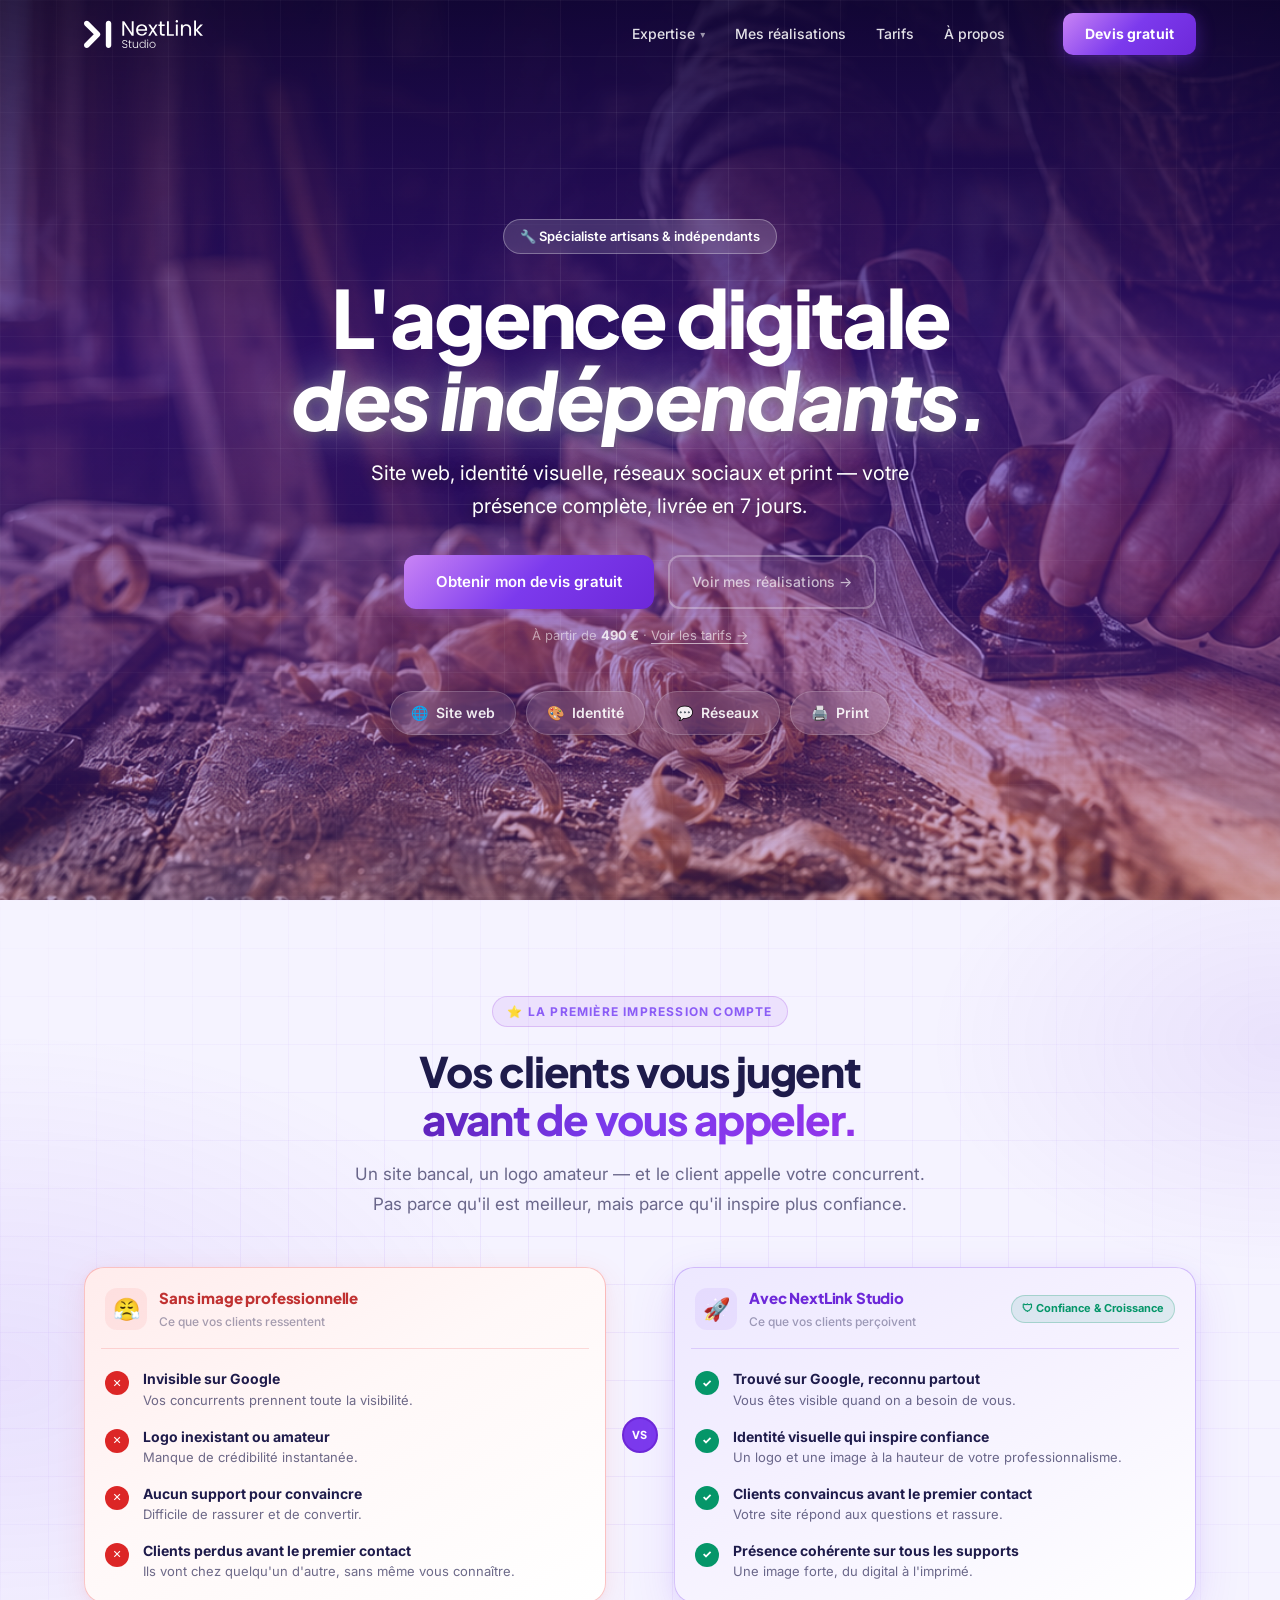
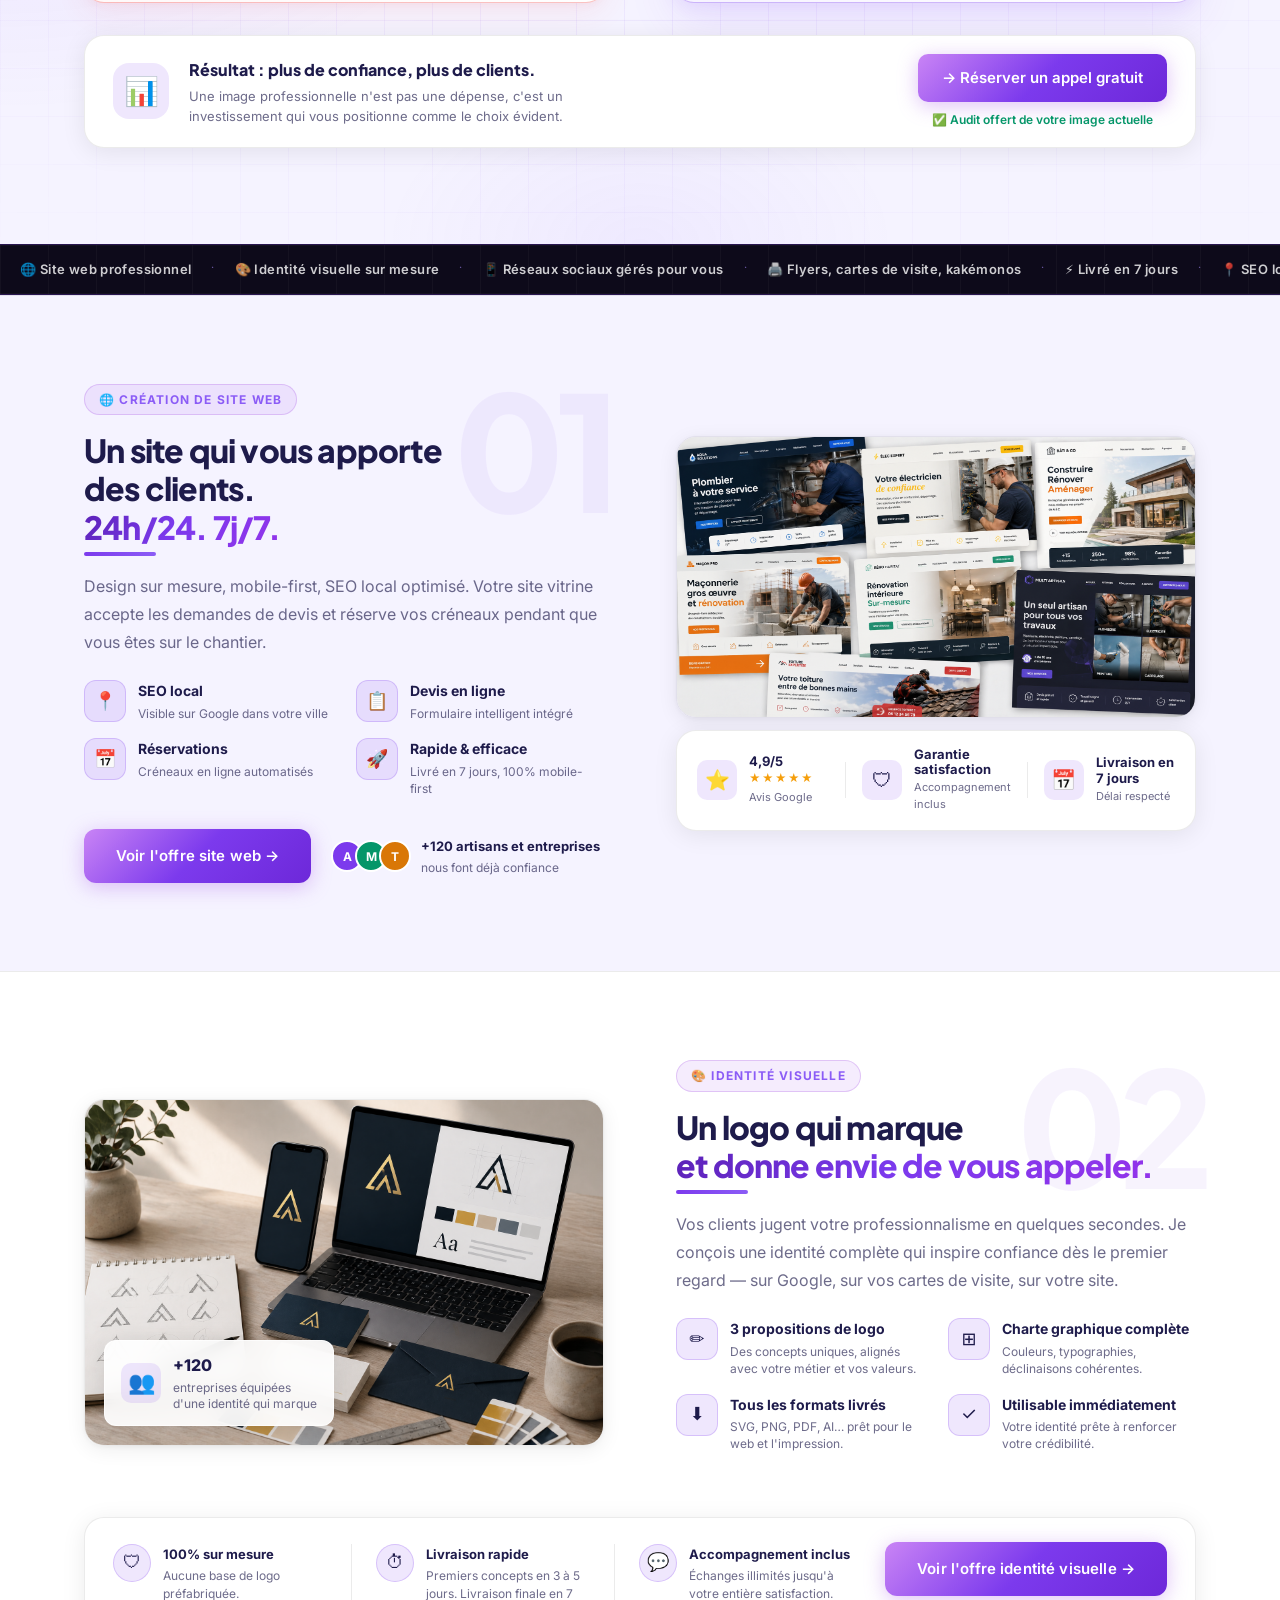
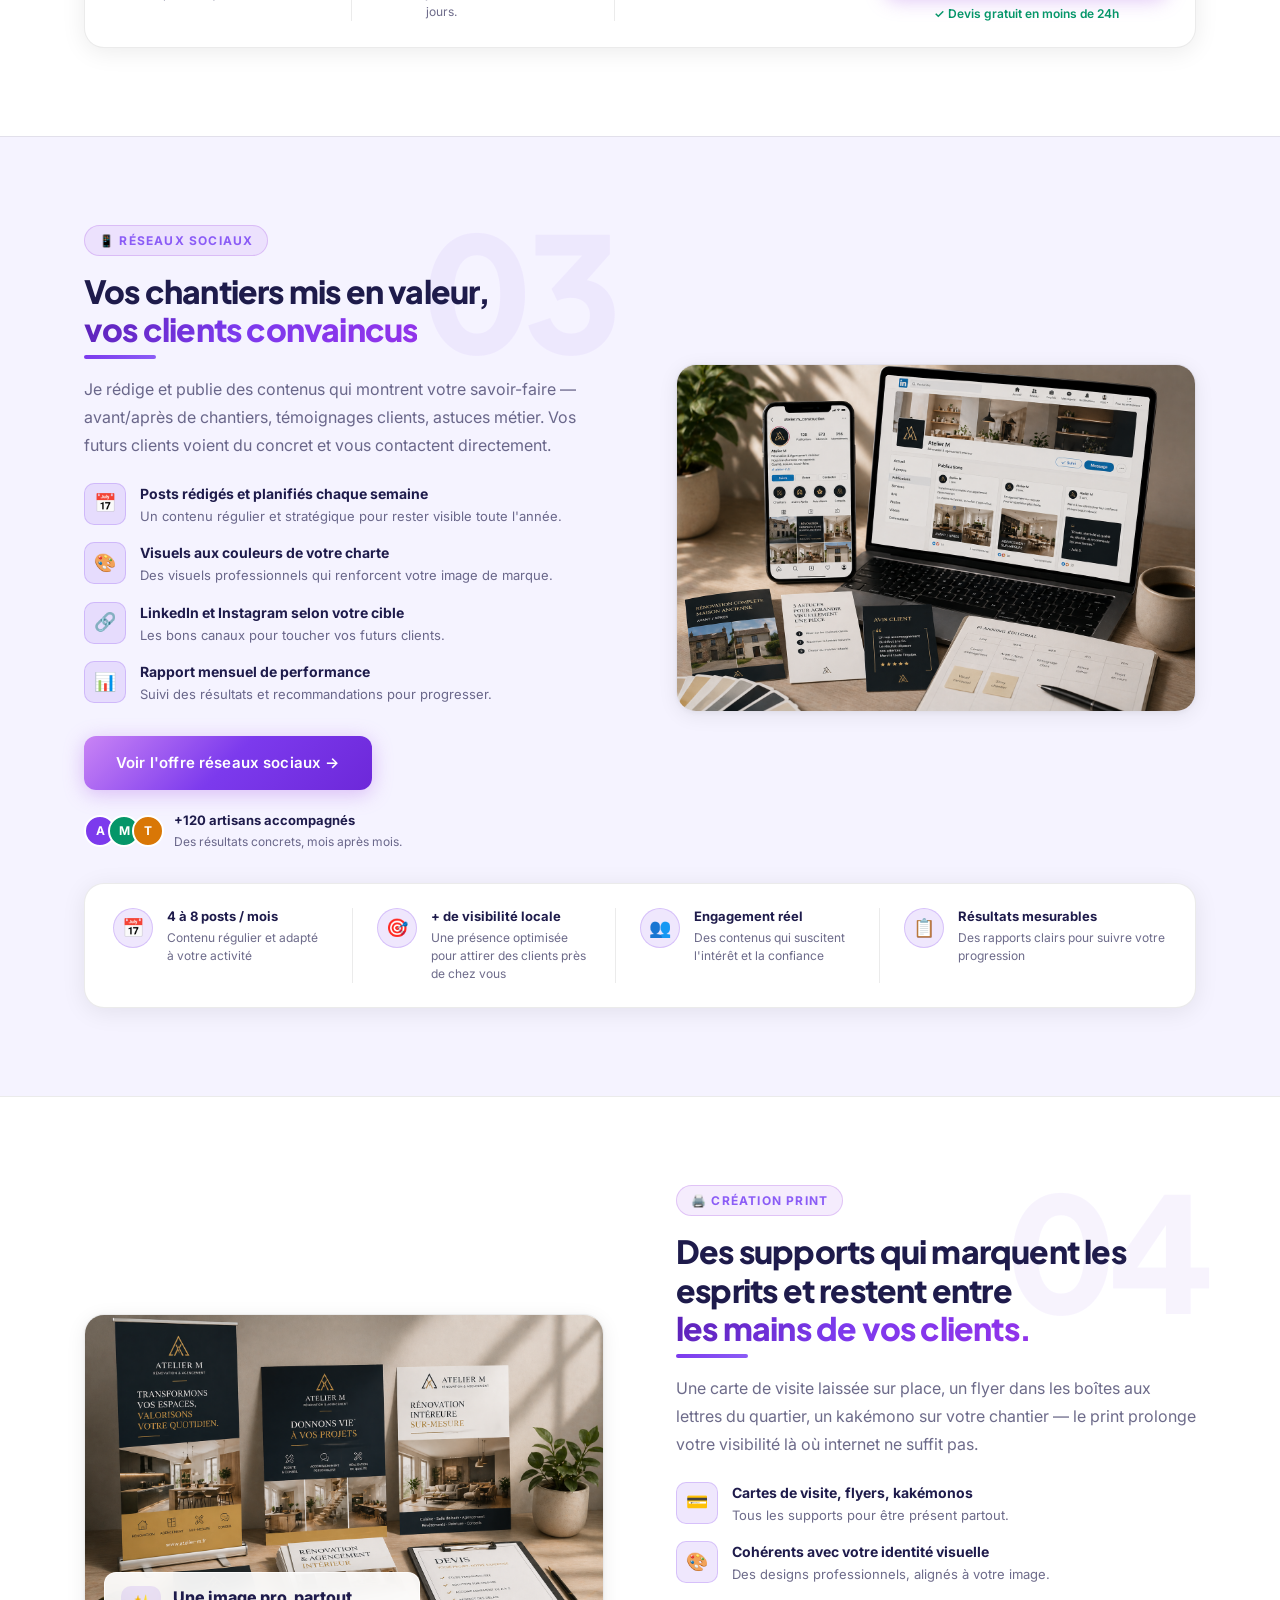
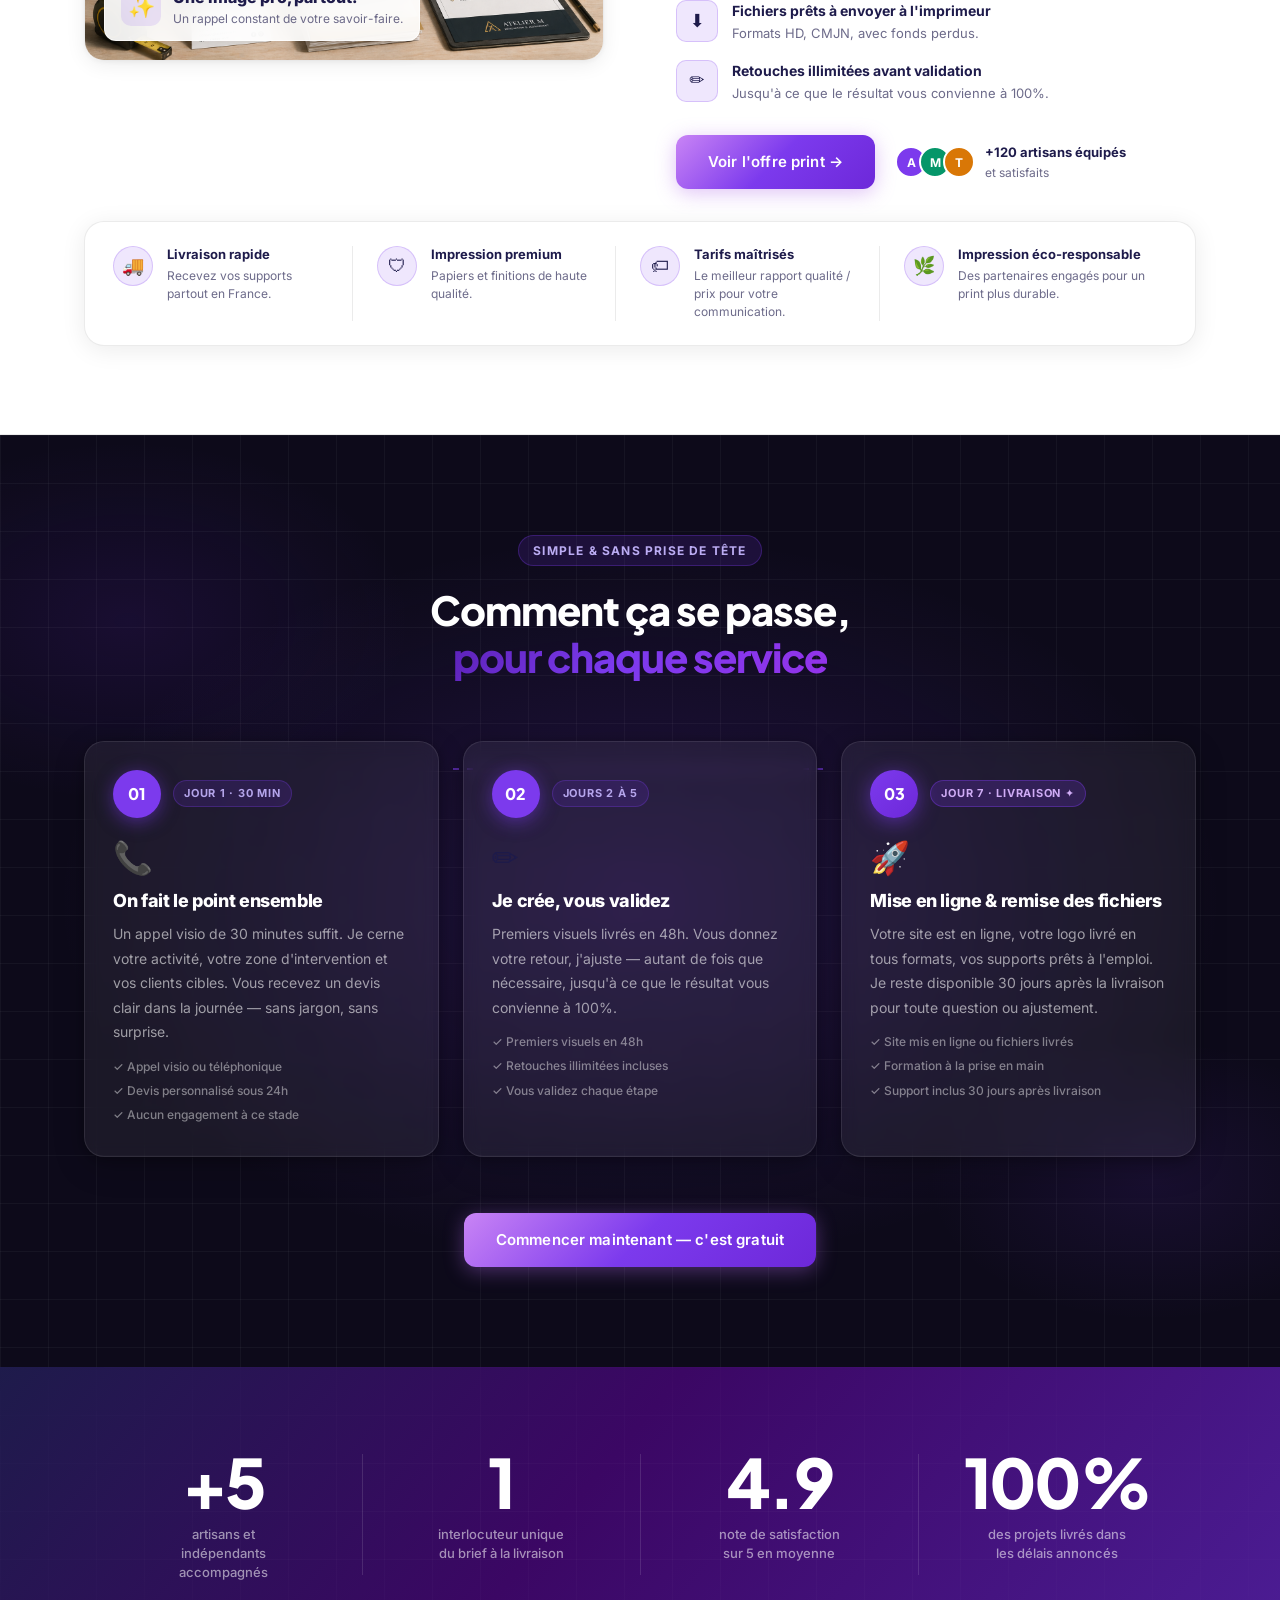
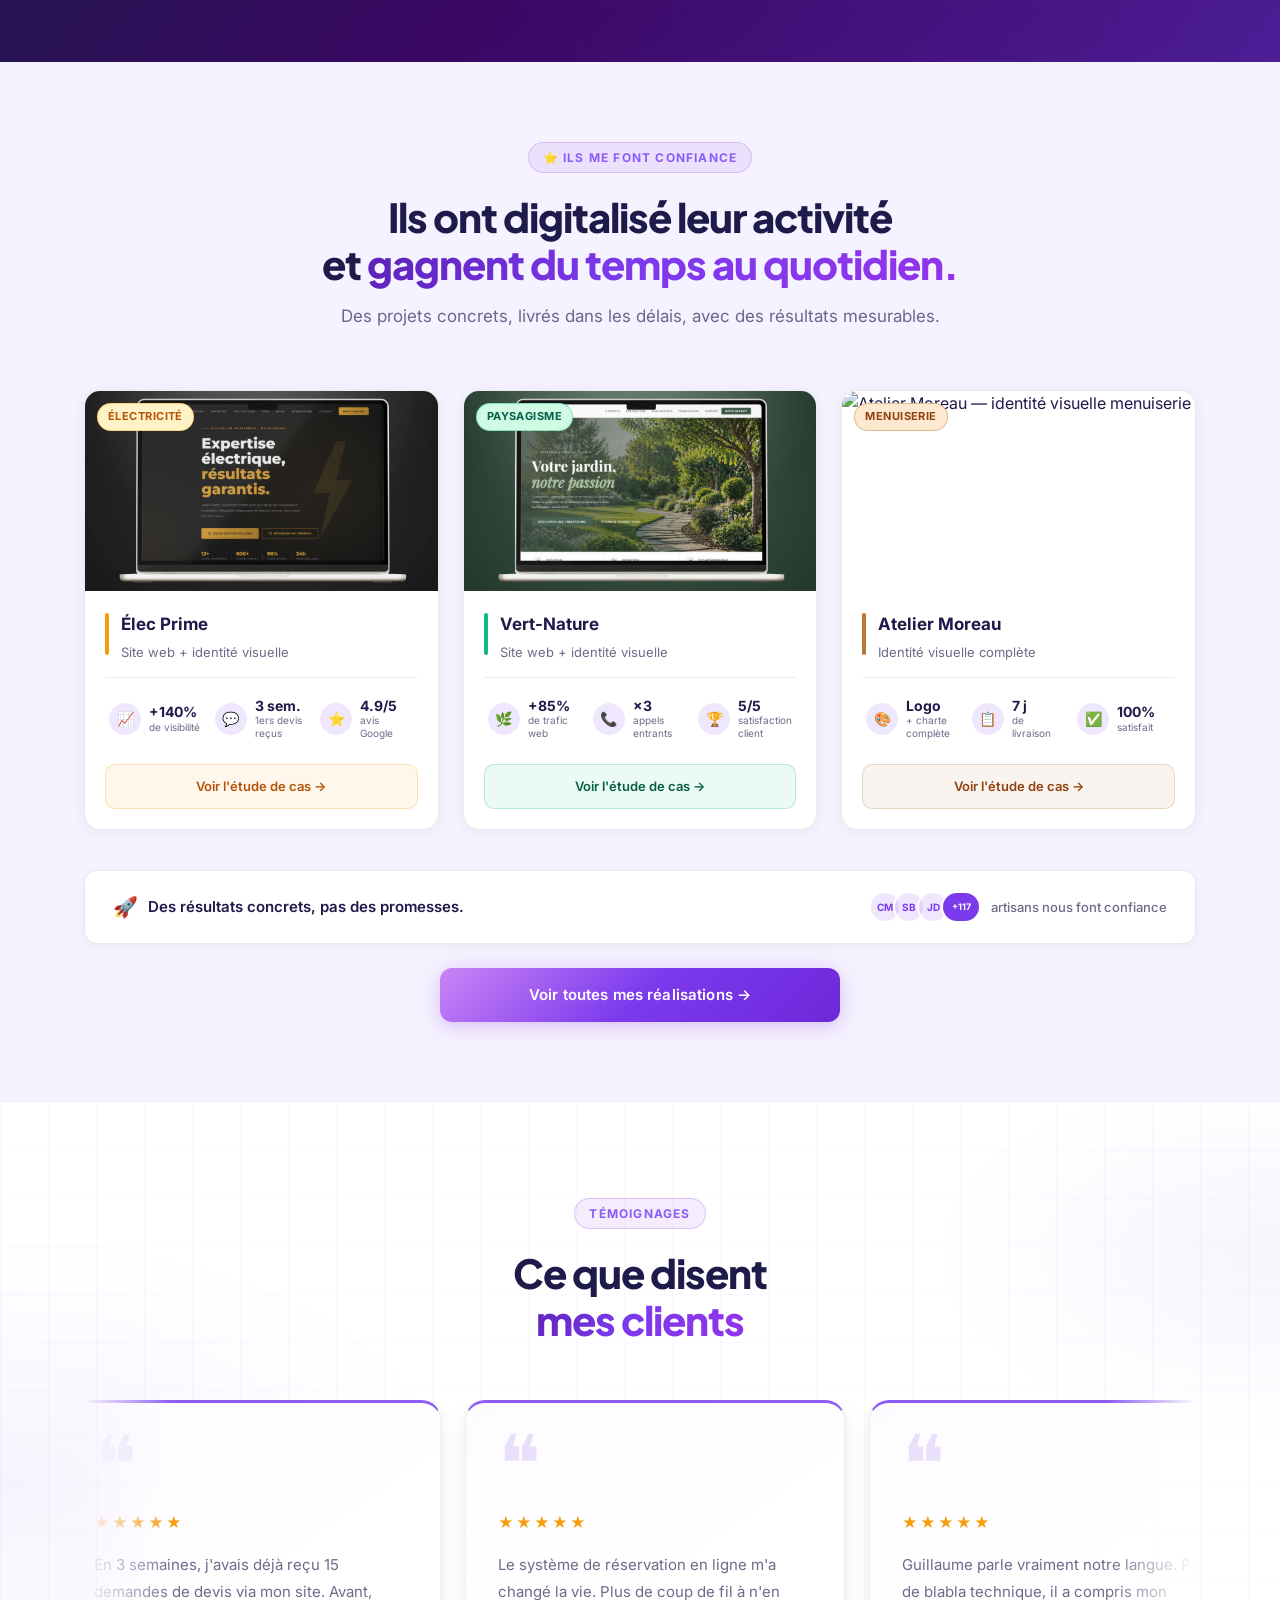
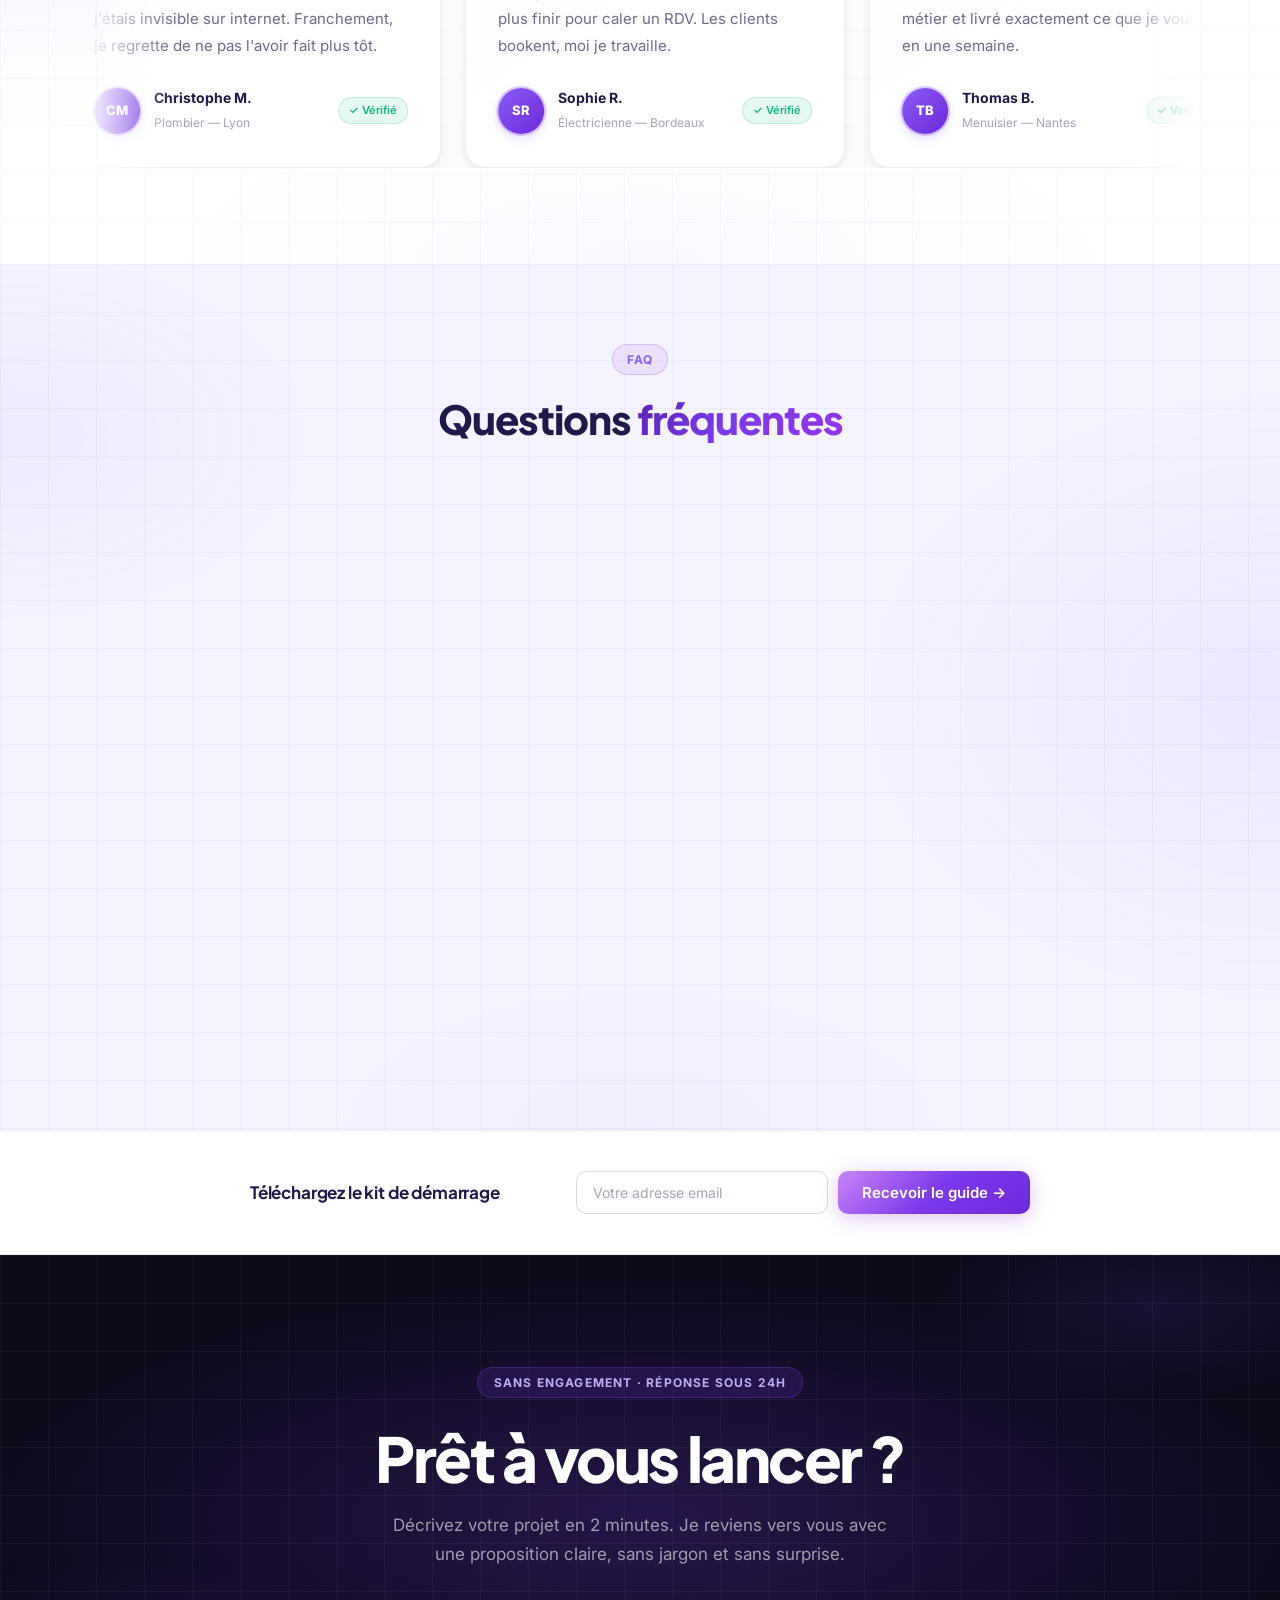
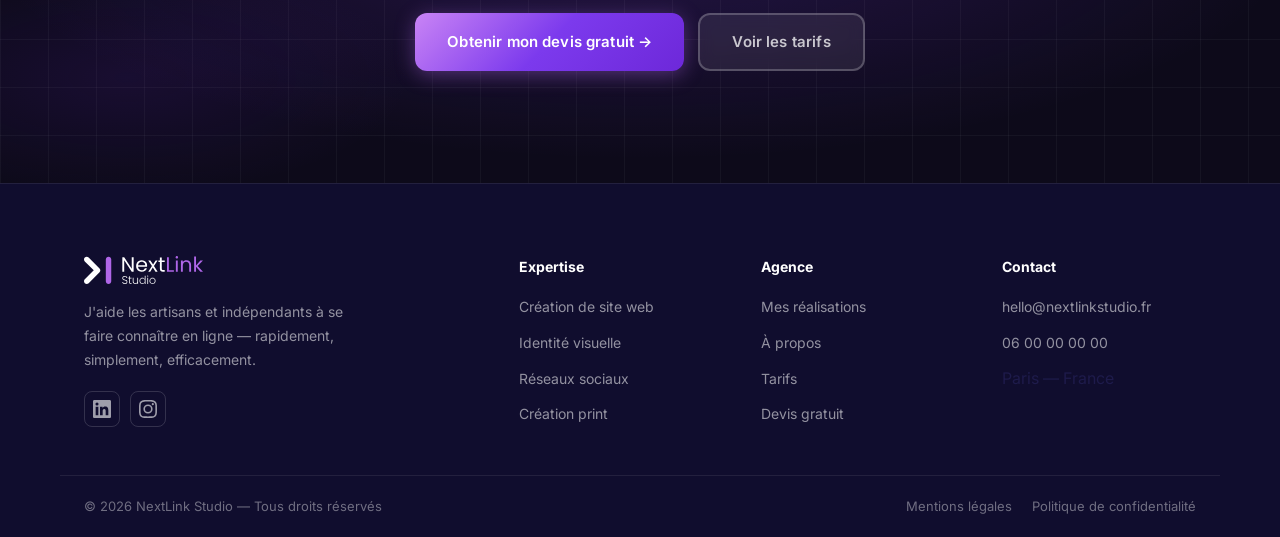
==== commit 1345f572: "change section" ====
--- a/index.html
+++ b/index.html
@@ -5,6 +5,41 @@
   <meta name="viewport" content="width=device-width, initial-scale=1.0" />
   <title>NextLink Studio — Sites web pro pour artisans & indépendants</title>
   <meta name="description" content="NextLink Studio crée des sites web professionnels pour plombiers, électriciens et artisans du BTP. Devis en ligne, réservation de créneaux, logo et présence LinkedIn." />
+  <link rel="canonical" href="https://nextlinkstudio.fr/" />
+  <!-- Open Graph -->
+  <meta property="og:type" content="website" />
+  <meta property="og:url" content="https://nextlinkstudio.fr/" />
+  <meta property="og:title" content="NextLink Studio — Sites web pro pour artisans & indépendants" />
+  <meta property="og:description" content="NextLink Studio crée des sites web professionnels pour artisans et indépendants. Design sur mesure, SEO local, livré en 7 jours." />
+  <meta property="og:image" content="https://nextlinkstudio.fr/images/og-image.jpg" />
+  <meta name="twitter:card" content="summary_large_image" />
+  <meta name="twitter:title" content="NextLink Studio — Sites web pro pour artisans & indépendants" />
+  <meta name="twitter:description" content="Site web, identité visuelle, réseaux sociaux et print — votre présence complète, livrée en 7 jours." />
+  <meta name="twitter:image" content="https://nextlinkstudio.fr/images/og-image.jpg" />
+  <!-- Schema.org LocalBusiness -->
+  <script type="application/ld+json">
+  {
+    "@context": "https://schema.org",
+    "@type": "ProfessionalService",
+    "name": "NextLink Studio",
+    "description": "Agence digitale spécialisée pour artisans et indépendants — création de sites web, identité visuelle, réseaux sociaux et print.",
+    "url": "https://nextlinkstudio.fr",
+    "email": "hello@nextlinkstudio.fr",
+    "telephone": "+33600000000",
+    "address": {
+      "@type": "PostalAddress",
+      "addressLocality": "Paris",
+      "addressCountry": "FR"
+    },
+    "areaServed": "France",
+    "priceRange": "€€",
+    "aggregateRating": {
+      "@type": "AggregateRating",
+      "ratingValue": "4.9",
+      "reviewCount": "117"
+    }
+  }
+  </script>
   <link rel="preconnect" href="https://fonts.googleapis.com" />
   <link rel="preconnect" href="https://fonts.gstatic.com" crossorigin />
   <link href="https://fonts.googleapis.com/css2?family=Inter:wght@400;500;600;700;800&family=Plus+Jakarta+Sans:wght@600;700;800;900&display=swap" rel="stylesheet" />
@@ -101,6 +136,7 @@
         <a href="devis.html" class="btn btn-primary btn-lg">Obtenir mon devis gratuit</a>
         <a href="realisations.html" class="btn btn-ghost btn-lg">Voir mes réalisations →</a>
       </div>
+      <p class="hero-price-hint">À partir de <strong>490 €</strong> · <a href="tarifs.html">Voir les tarifs →</a></p>
       <div class="hero-services">
         <a href="site-web.html" class="hero-service-tag">
           <span class="hst-icon">🌐</span>
@@ -614,34 +650,49 @@
         <div class="step">
           <div class="step-head">
             <div class="step-num">01</div>
-            <span class="step-timing">Jour 1</span>
+            <span class="step-timing">Jour 1 · 30 min</span>
           </div>
           <div class="step-icon-badge">📞</div>
           <div class="step-content">
             <h3>On fait le point ensemble</h3>
-            <p>En 30 minutes, je cerne votre activité, vos clients cibles et ce dont vous avez vraiment besoin. Pas de formulaire interminable — juste une vraie conversation.</p>
+            <p>Un appel visio de 30 minutes suffit. Je cerne votre activité, votre zone d'intervention et vos clients cibles. Vous recevez un devis clair dans la journée — sans jargon, sans surprise.</p>
+            <ul class="step-details">
+              <li>✓ Appel visio ou téléphonique</li>
+              <li>✓ Devis personnalisé sous 24h</li>
+              <li>✓ Aucun engagement à ce stade</li>
+            </ul>
           </div>
         </div>
         <div class="step">
           <div class="step-head">
             <div class="step-num">02</div>
-            <span class="step-timing">Création</span>
+            <span class="step-timing">Jours 2 à 5</span>
           </div>
           <div class="step-icon-badge">✏️</div>
           <div class="step-content">
             <h3>Je crée, vous validez</h3>
-            <p>Je travaille sur votre projet et vous montre l'avancement à chaque étape. Vous donnez votre avis, j'ajuste — jusqu'à ce que ce soit exactement ce que vous voulez.</p>
+            <p>Premiers visuels livrés en 48h. Vous donnez votre retour, j'ajuste — autant de fois que nécessaire, jusqu'à ce que le résultat vous convienne à 100%.</p>
+            <ul class="step-details">
+              <li>✓ Premiers visuels en 48h</li>
+              <li>✓ Retouches illimitées incluses</li>
+              <li>✓ Vous validez chaque étape</li>
+            </ul>
           </div>
         </div>
         <div class="step">
           <div class="step-head">
             <div class="step-num">03</div>
-            <span class="step-timing">Livraison ✦</span>
+            <span class="step-timing">Jour 7 · Livraison ✦</span>
           </div>
           <div class="step-icon-badge">🚀</div>
           <div class="step-content">
-            <h3>Livraison & suivi</h3>
-            <p>Je vous remets tous vos fichiers, m'assure que tout est parfait, et reste disponible après la livraison. Vous êtes autonome — et je suis là si besoin.</p>
+            <h3>Mise en ligne & remise des fichiers</h3>
+            <p>Votre site est en ligne, votre logo livré en tous formats, vos supports prêts à l'emploi. Je reste disponible 30 jours après la livraison pour toute question ou ajustement.</p>
+            <ul class="step-details">
+              <li>✓ Site mis en ligne ou fichiers livrés</li>
+              <li>✓ Formation à la prise en main</li>
+              <li>✓ Support inclus 30 jours après livraison</li>
+            </ul>
           </div>
         </div>
       </div>
@@ -903,29 +954,38 @@
       <div class="faq-list">
         <div class="faq-item">
           <button class="faq-question" onclick="toggleFaq(this)">
-            Est-ce que je serai propriétaire de mon site ?
+            Combien ça coûte ? Y a-t-il des frais cachés ?
             <span class="faq-arrow">+</span>
           </button>
           <div class="faq-answer">
-            <p>Oui, vous êtes propriétaire à 100% de votre nom de domaine et de votre contenu.</p>
+            <p>Les tarifs démarrent à <strong>490 € pour un site vitrine</strong> et à <strong>290 € pour une identité visuelle</strong>. Tout est inclus dans le prix affiché : design, intégration, livraison des fichiers. Les seuls frais récurrents sont l'hébergement et le nom de domaine (environ 10-15 €/mois selon l'option choisie), qui vous appartiennent et que vous gérez librement. <a href="tarifs.html">Voir tous les tarifs →</a></p>
           </div>
         </div>
         <div class="faq-item">
           <button class="faq-question" onclick="toggleFaq(this)">
-            Combien ça coûte par mois ?
+            Est-ce que je serai propriétaire de mon site et de mon logo ?
             <span class="faq-arrow">+</span>
           </button>
           <div class="faq-answer">
-            <p>Je propose des solutions sans abonnement caché. Seuls les frais techniques d'hébergement sont à prévoir.</p>
+            <p>Oui, à 100%. Votre nom de domaine, votre contenu, vos fichiers sources — tout vous appartient dès la livraison. Vous n'êtes lié à aucun contrat d'exclusivité ni abonnement obligatoire. Si vous souhaitez changer d'hébergeur ou travailler avec quelqu'un d'autre un jour, vous emportez tout avec vous.</p>
           </div>
         </div>
         <div class="faq-item">
           <button class="faq-question" onclick="toggleFaq(this)">
-            Et si je veux modifier un texte plus tard ?
+            Combien de temps ça prend, du premier contact à la livraison ?
             <span class="faq-arrow">+</span>
           </button>
           <div class="faq-answer">
-            <p>Vous avez la main sur votre site, ou je peux le faire pour vous via mon support réactif.</p>
+            <p>En général <strong>7 jours ouvrés</strong> de bout en bout : appel le jour 1, premiers visuels sous 48h, retouches sur 2-3 jours, livraison finale à J+7. Ce délai tient si vous êtes disponible pour valider rapidement. Si vous avez besoin d'un projet plus complexe (plusieurs pages, fonctionnalités avancées), je vous en informe dès le devis.</p>
+          </div>
+        </div>
+        <div class="faq-item">
+          <button class="faq-question" onclick="toggleFaq(this)">
+            Et si je veux modifier mon site ou mon logo après livraison ?
+            <span class="faq-arrow">+</span>
+          </button>
+          <div class="faq-answer">
+            <p>Je reste disponible 30 jours après livraison pour tout ajustement sans supplément. Au-delà, les modifications simples (texte, photo, couleur) sont facturées à partir de 49 €. Pour des évolutions régulières, je propose aussi un forfait maintenance mensuel. Vous avez également la main directement sur votre site si vous souhaitez le gérer vous-même — je vous forme à la prise en main lors de la livraison.</p>
           </div>
         </div>
         <div class="faq-item">
@@ -934,7 +994,7 @@
             <span class="faq-arrow">+</span>
           </button>
           <div class="faq-answer">
-            <p>Je vous soumets 3 propositions distinctes. Vous choisissez la direction qui vous plaît, puis j'affine jusqu'à validation. Les retouches sont illimitées — je ne lâche pas tant que le résultat ne vous convient pas à 100%.</p>
+            <p>Je vous soumets <strong>3 propositions créatives distinctes</strong> — pas des variations d'un même concept, mais 3 directions visuelles différentes. Vous choisissez celle qui vous correspond le mieux, puis j'affine jusqu'à validation complète. Les retouches sont illimitées et incluses dans le tarif : je ne considère le projet terminé que lorsque vous êtes satisfait à 100%.</p>
           </div>
         </div>
         <div class="faq-item">
@@ -943,7 +1003,7 @@
             <span class="faq-arrow">+</span>
           </button>
           <div class="faq-answer">
-            <p>Selon la formule choisie, je publie entre 2 et 5 posts par semaine. Chaque contenu est rédigé, mis en page et planifié à l'avance. Vous pouvez valider avant publication, ou me faire confiance — c'est vous qui décidez.</p>
+            <p>Entre <strong>4 et 8 posts par mois</strong> selon la formule, soit 1 à 2 fois par semaine. Chaque contenu est rédigé, mis en page avec vos visuels et planifié à l'avance dans un calendrier éditorial que vous pouvez consulter et commenter. Vous pouvez valider chaque post avant publication, ou me déléguer totalement — c'est vous qui choisissez le niveau d'implication.</p>
           </div>
         </div>
         <div class="faq-item">
@@ -952,7 +1012,7 @@
             <span class="faq-arrow">+</span>
           </button>
           <div class="faq-answer">
-            <p>Vous recevez tous les fichiers prêts à envoyer à l'imprimeur : PDF haute résolution avec fonds perdus, fichiers sources modifiables (AI ou Canva), et les formats adaptés à chaque support (carte de visite, flyer A5, kakémono...).</p>
+            <p>Vous recevez un <strong>dossier complet prêt à imprimer</strong> : PDF haute résolution avec fonds perdus et traits de coupe, fichiers sources modifiables (Adobe Illustrator ou Canva selon votre préférence), et tous les formats adaptés à chaque support — carte de visite, flyer A5/A4, kakémono, affiche... Vous pouvez envoyer ces fichiers directement à n'importe quel imprimeur sans passer par moi.</p>
           </div>
         </div>
       </div>
--- a/style.css
+++ b/style.css
@@ -559,9 +559,18 @@
   display: flex;
   gap: 14px;
   flex-wrap: wrap;
+  margin-bottom: 16px;
+  justify-content: center;
+}
+.hero-price-hint {
+  font-size: 13px;
+  color: rgba(255,255,255,0.52);
+  text-align: center;
   margin-bottom: clamp(24px, 5vh, 64px);
-  justify-content: center;
-}
+}
+.hero-price-hint strong { color: rgba(255,255,255,0.80); font-weight: 700; }
+.hero-price-hint a { color: rgba(255,255,255,0.60); text-decoration: underline; text-underline-offset: 3px; }
+.hero-price-hint a:hover { color: #fff; }
 
 /* ── HERO SERVICES TAGS ── */
 .hero-services {
@@ -1174,7 +1183,18 @@
   color: #fff; margin-bottom: 10px;
   letter-spacing: -0.02em; line-height: 1.25;
 }
-.step-content p { color: rgba(255,255,255,0.58); font-size: 14px; line-height: 1.75; }
+.step-content p { color: rgba(255,255,255,0.58); font-size: 14px; line-height: 1.75; margin-bottom: 12px; }
+.step-details {
+  list-style: none;
+  display: flex;
+  flex-direction: column;
+  gap: 5px;
+}
+.step-details li {
+  font-size: 12px;
+  color: rgba(255,255,255,0.45);
+  font-weight: 500;
+}
 
 .how-cta { text-align: center; }
 
@@ -2091,6 +2111,108 @@
   border: 1px solid var(--border-purple);
 }
 
+/* ── SW HERO ── */
+.sw-hero-badge {
+  display: inline-flex;
+  align-items: center;
+  gap: 8px;
+  font-size: 11px;
+  font-weight: 700;
+  letter-spacing: 0.08em;
+  text-transform: uppercase;
+  color: var(--purple);
+  background: var(--purple-soft);
+  border: 1px solid var(--border-purple);
+  padding: 6px 14px;
+  border-radius: 999px;
+  margin-bottom: 18px;
+}
+.sw-hero-tags { display: flex; flex-wrap: wrap; gap: 10px; margin-top: 24px; }
+.sw-hero-tag {
+  display: inline-flex;
+  align-items: center;
+  gap: 8px;
+  font-size: 14px;
+  font-weight: 500;
+  color: var(--text-muted);
+  background: rgba(255,255,255,0.75);
+  border: 1px solid var(--border);
+  padding: 7px 14px;
+  border-radius: 999px;
+}
+.sw-hero-check {
+  width: 18px;
+  height: 18px;
+  border-radius: 50%;
+  background: var(--purple-soft);
+  color: var(--purple);
+  font-size: 10px;
+  font-weight: 800;
+  display: inline-flex;
+  align-items: center;
+  justify-content: center;
+  flex-shrink: 0;
+}
+.sw-hero-actions {
+  display: flex;
+  align-items: center;
+  gap: 24px;
+  margin-top: 32px;
+  flex-wrap: wrap;
+}
+.sw-hero-link {
+  font-size: 15px;
+  font-weight: 600;
+  color: var(--text-muted);
+  text-decoration: none;
+  transition: color 0.2s ease;
+}
+.sw-hero-link:hover { color: var(--purple); }
+
+/* ── SW STATS BAR ── */
+.sw-stats-bar {
+  background: #fff;
+  border-bottom: 1px solid var(--border);
+  padding: 28px 0;
+}
+.sw-stats {
+  display: grid;
+  grid-template-columns: repeat(4, 1fr);
+  gap: 0;
+}
+.sw-stat {
+  display: flex;
+  align-items: center;
+  gap: 14px;
+  padding: 8px 24px;
+  border-left: 1px solid var(--border);
+}
+.sw-stat:first-child { border-left: none; padding-left: 0; }
+.sw-stat-icon {
+  width: 44px;
+  height: 44px;
+  border-radius: 50%;
+  background: var(--purple-soft);
+  display: flex;
+  align-items: center;
+  justify-content: center;
+  font-size: 20px;
+  flex-shrink: 0;
+}
+.sw-stat-text { display: flex; flex-direction: column; gap: 2px; }
+.sw-stat-value { font-size: 20px; font-weight: 800; color: var(--text); font-family: 'Plus Jakarta Sans', sans-serif; line-height: 1.1; }
+.sw-stat-label { font-size: 12px; color: var(--text-muted); }
+@media (max-width: 768px) {
+  .sw-stats { grid-template-columns: repeat(2, 1fr); }
+  .sw-stat { border-left: none; padding: 12px 0; border-top: 1px solid var(--border); }
+  .sw-stat:first-child { border-top: none; }
+  .sw-stat:nth-child(2) { border-top: none; }
+}
+@media (max-width: 480px) {
+  .sw-stats { grid-template-columns: 1fr; }
+  .sw-stat:nth-child(2) { border-top: 1px solid var(--border); }
+}
+
 /* Deliverables */
 .deliverables { background: var(--surface); border-radius: var(--radius-lg); padding: 36px; margin-top: 64px; border: 1px solid var(--border); }
 .deliverables h3 { font-size: 20px; font-weight: 700; color: var(--text); margin-bottom: 24px; }
@@ -2533,9 +2655,9 @@
   border-radius: 999px;
   border: 1px solid;
 }
-.pf-badge--gold  { background: rgba(245,158,11,0.18); color: #b45309; border-color: rgba(245,158,11,0.40); }
-.pf-badge--green { background: rgba(16,185,129,0.18); color: #065f46; border-color: rgba(16,185,129,0.40); }
-.pf-badge--wood  { background: rgba(180,120,60,0.18); color: #92400e; border-color: rgba(180,120,60,0.40); }
+.pf-badge--gold  { background: #fef3c7; color: #b45309; border-color: rgba(245,158,11,0.40); }
+.pf-badge--green { background: #d1fae5; color: #065f46; border-color: rgba(16,185,129,0.40); }
+.pf-badge--wood  { background: #fde8d0; color: #92400e; border-color: rgba(180,120,60,0.40); }
 .pf-card-body {
   display: flex;
   flex-direction: column;
@@ -2583,7 +2705,17 @@
   gap: 8px;
   padding: 8px 4px;
 }
-.pf-stat-icon { font-size: 15px; flex-shrink: 0; }
+.pf-stat-icon {
+  width: 32px;
+  height: 32px;
+  border-radius: 50%;
+  background: var(--purple-soft);
+  display: flex;
+  align-items: center;
+  justify-content: center;
+  font-size: 14px;
+  flex-shrink: 0;
+}
 .pf-stat-text { display: flex; flex-direction: column; gap: 1px; }
 .pf-stat-value { font-size: 14px; font-weight: 700; color: var(--text); line-height: 1.1; }
 .pf-stat-label { font-size: 10px; color: var(--text-muted); line-height: 1.3; }
@@ -2677,21 +2809,7 @@
 .filtre.active { background: linear-gradient(135deg, var(--purple), var(--purple-dark)); border-color: transparent; color: var(--white); }
 
 /* ── PORTFOLIO FULL ── */
-.realisations-full { padding: 48px 0 96px; background: var(--bg); }
-.realisations-full .portfolio-featured-info {
-  opacity: 1;
-  transform: translateY(0);
-  background: linear-gradient(to top, rgba(0,0,0,0.96) 0%, rgba(0,0,0,0.80) 50%, rgba(0,0,0,0.30) 80%, transparent 100%);
-  padding-top: 60px;
-}
-.realisations-full .portfolio-result--link {
-  background: rgba(255,255,255,0.15);
-  border-color: rgba(255,255,255,0.35);
-  color: #ffffff;
-  backdrop-filter: blur(8px);
-  -webkit-backdrop-filter: blur(8px);
-  white-space: nowrap;
-}
+.realisations-full { padding: 48px 0 96px; background: var(--bg-alt); }
 .portfolio-grid-full { display: grid; grid-template-columns: repeat(2, 1fr); gap: 28px; }
 .portfolio-card-full {
   background: var(--bg-card);
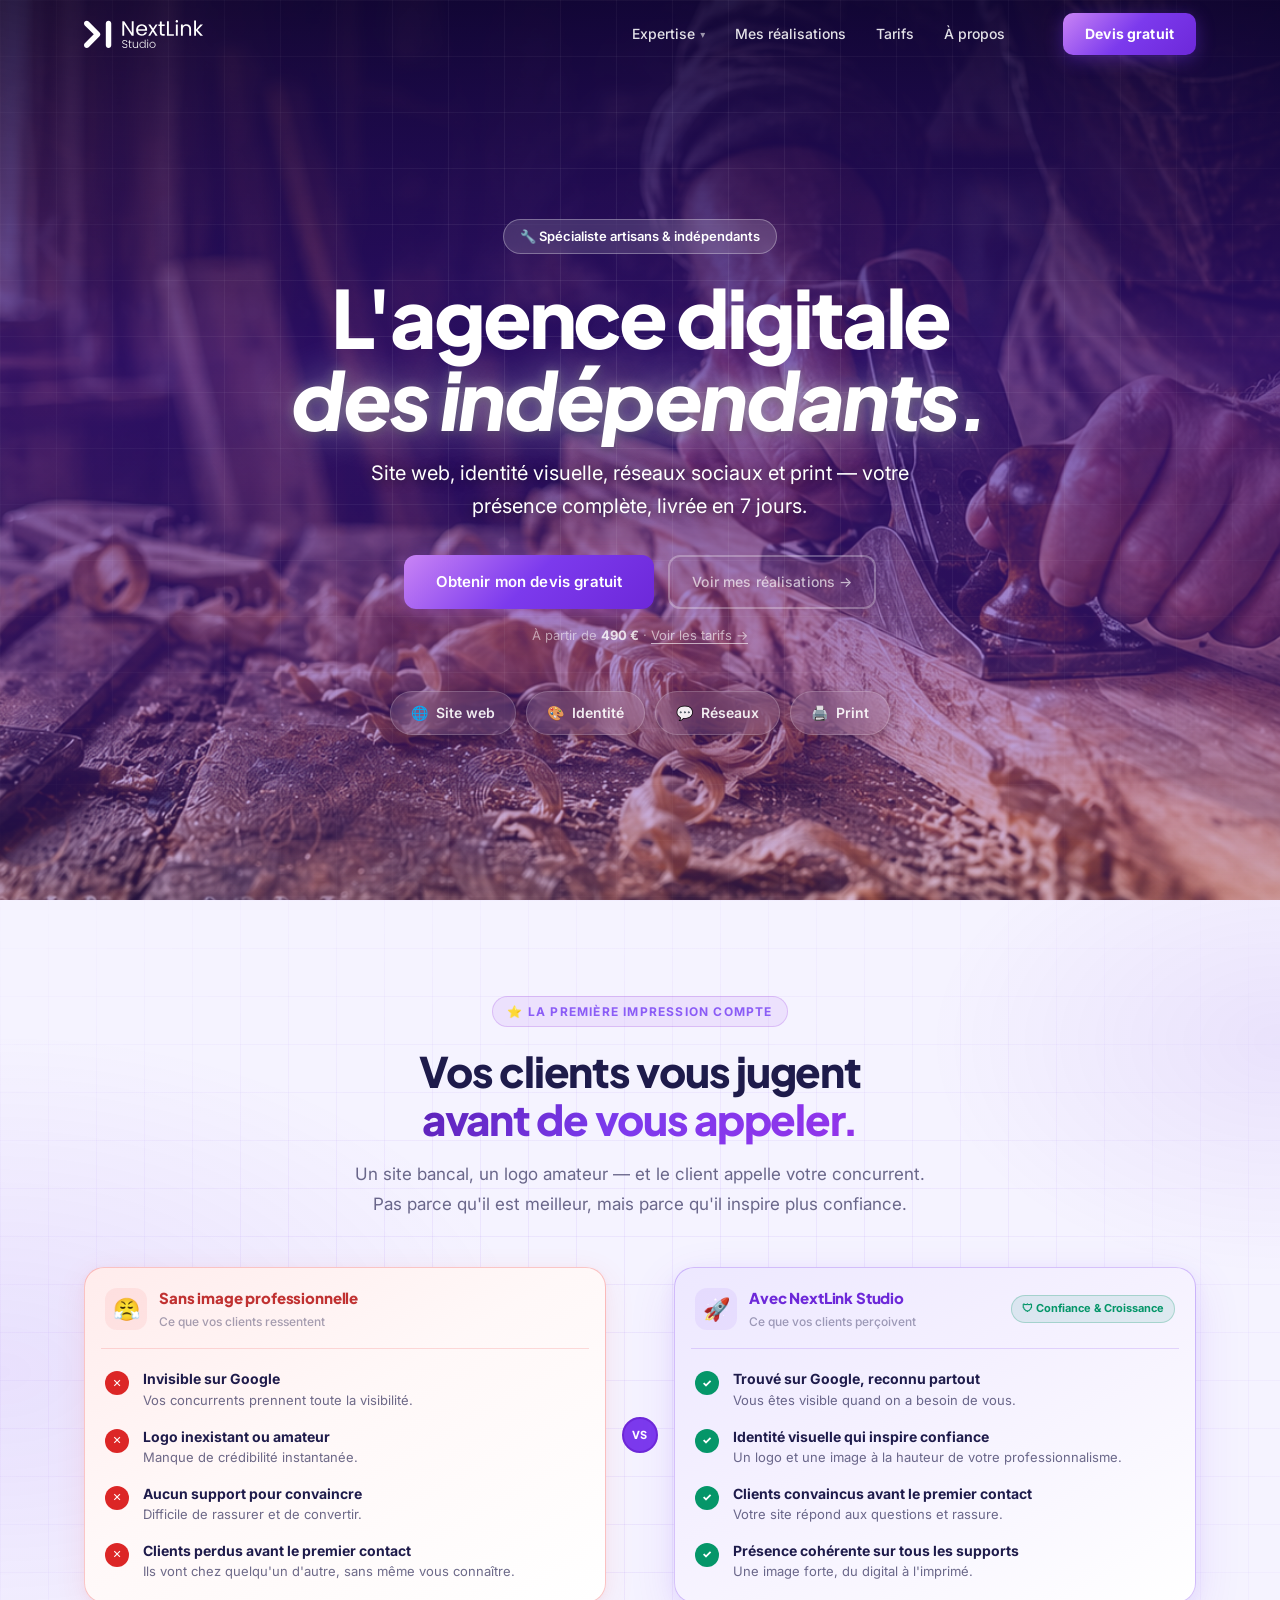
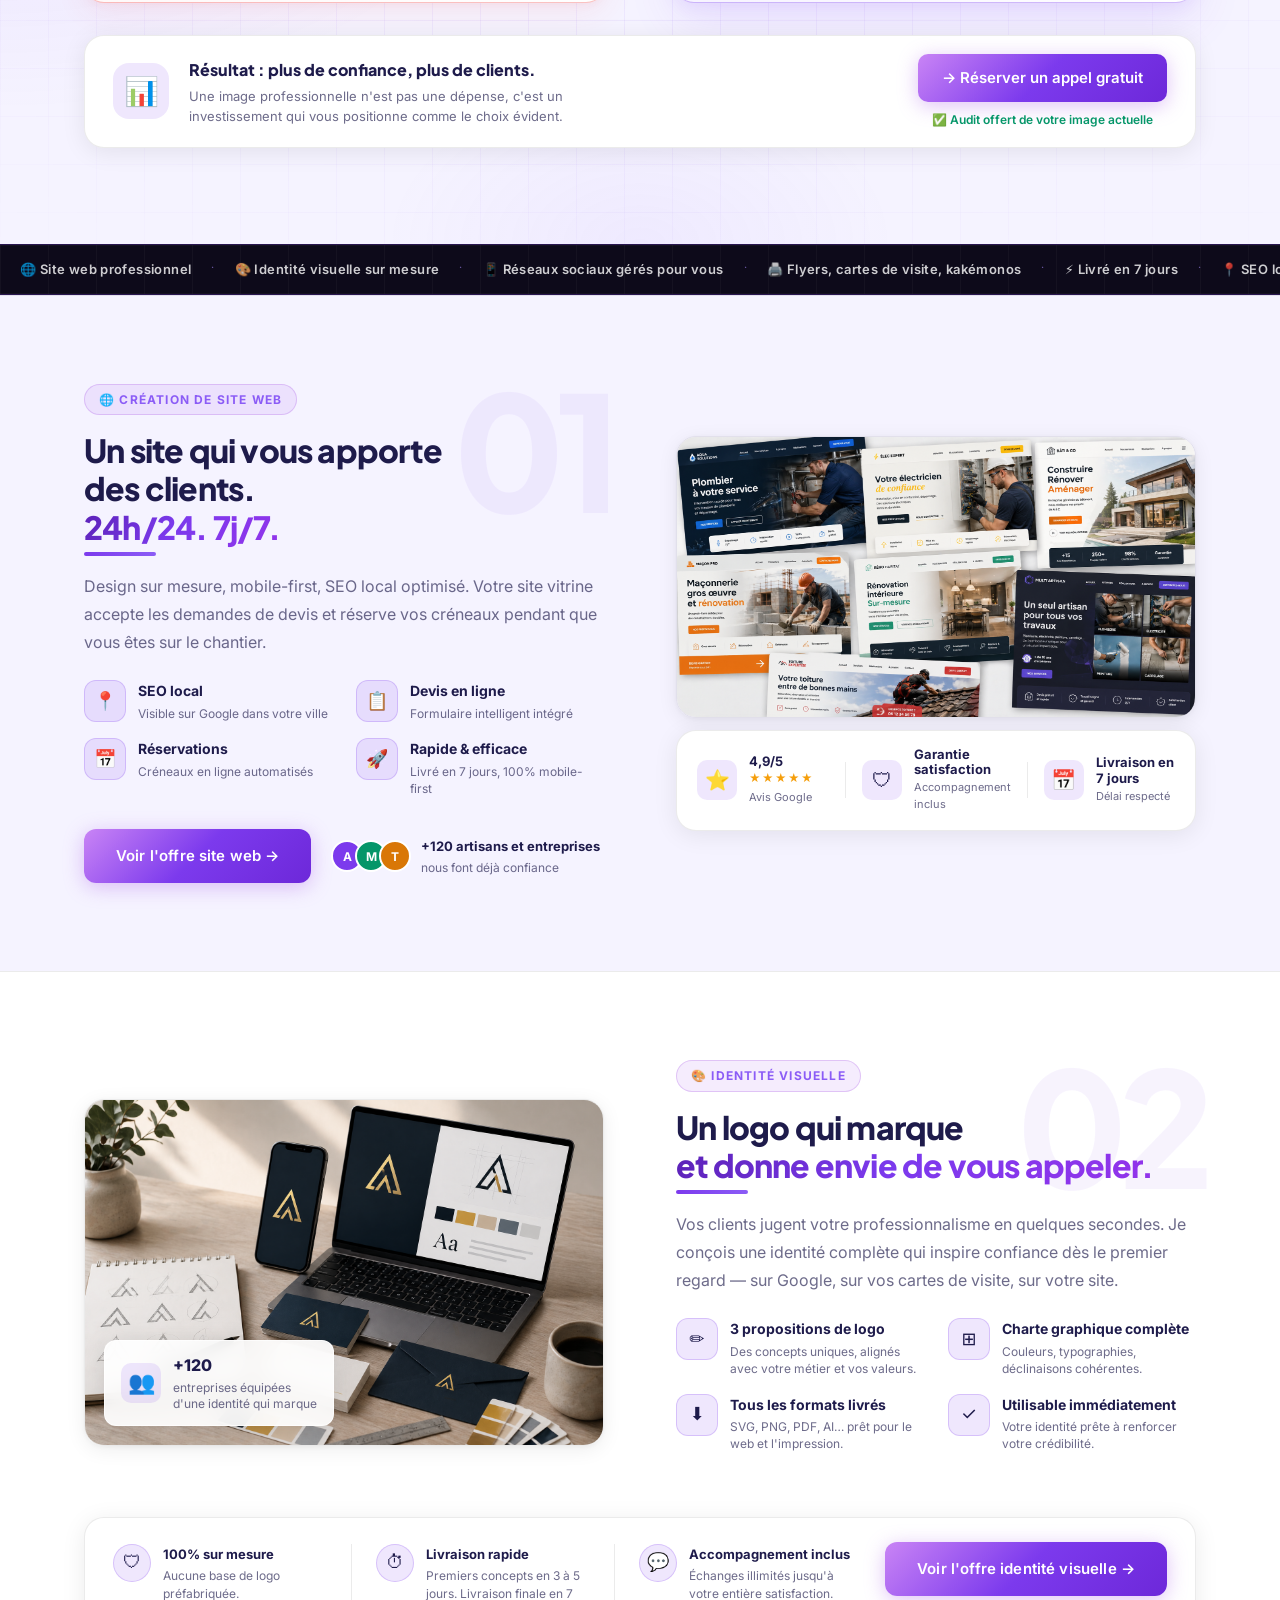
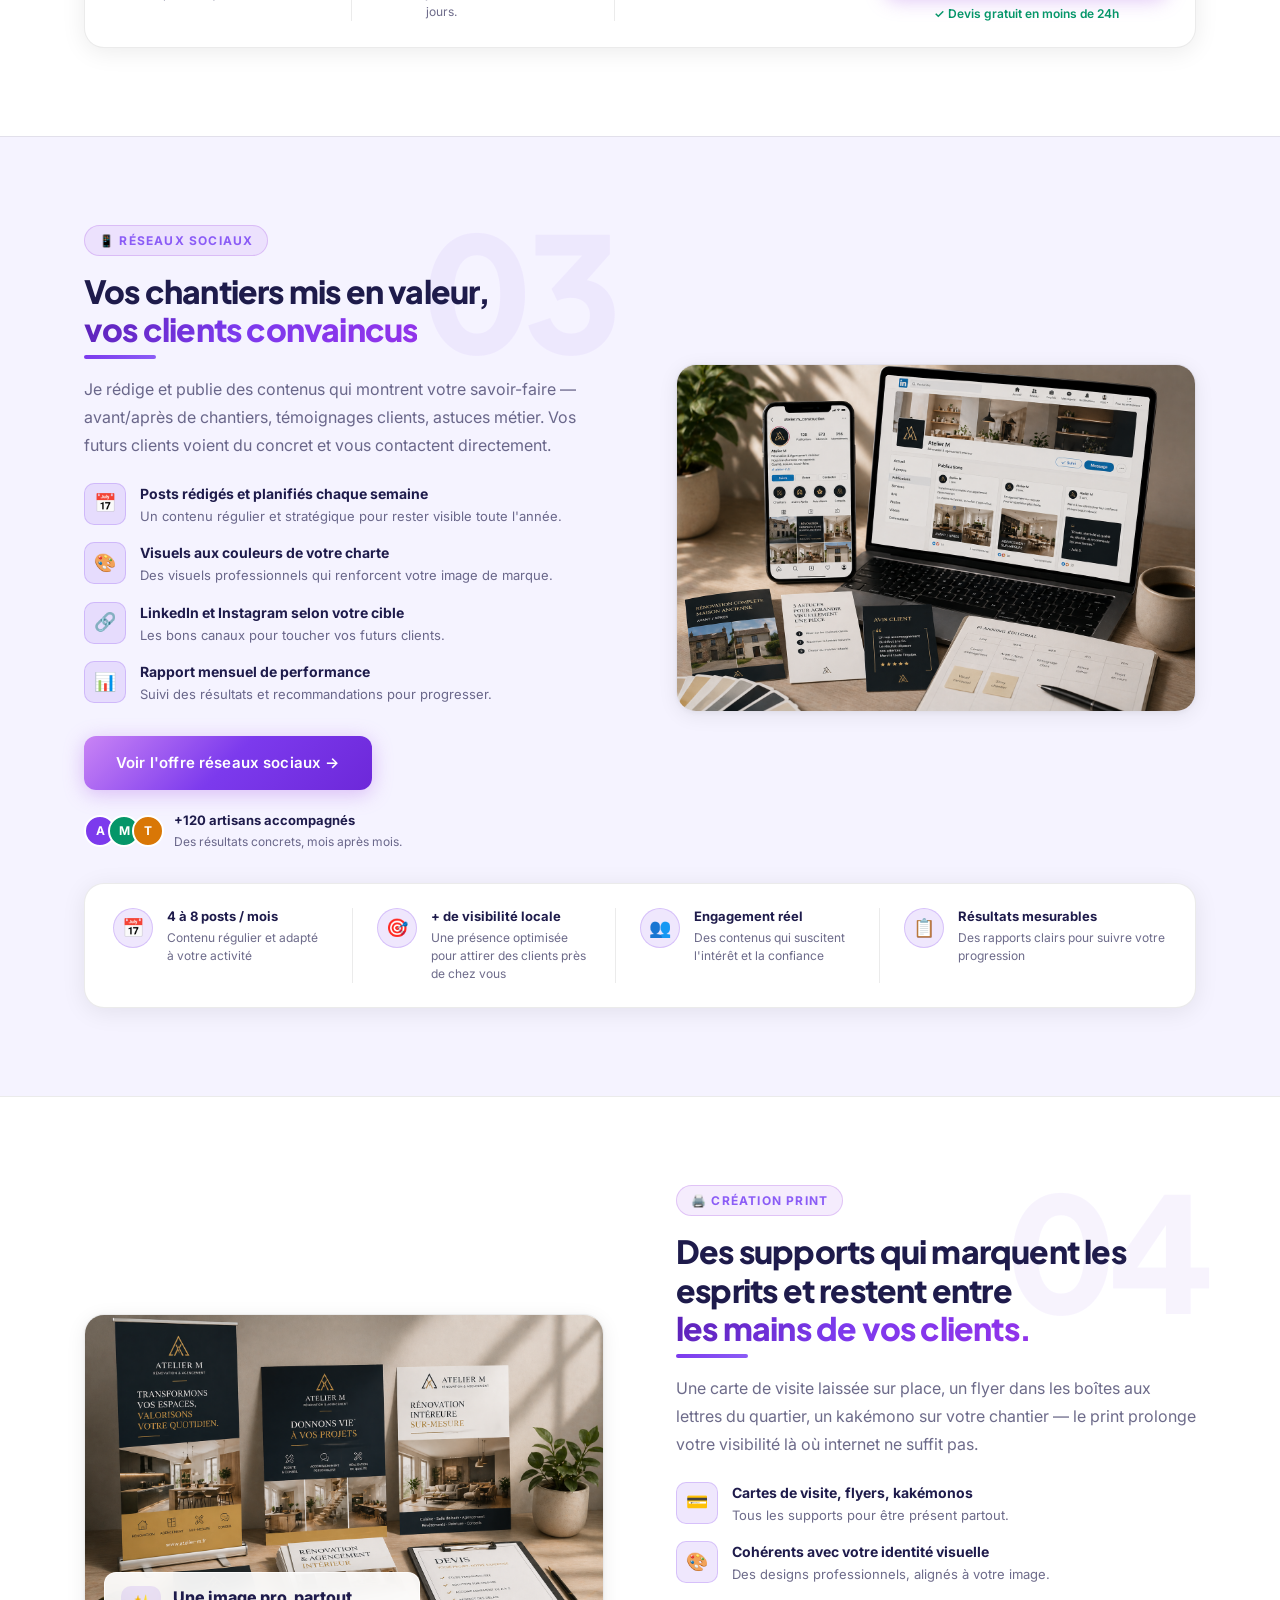
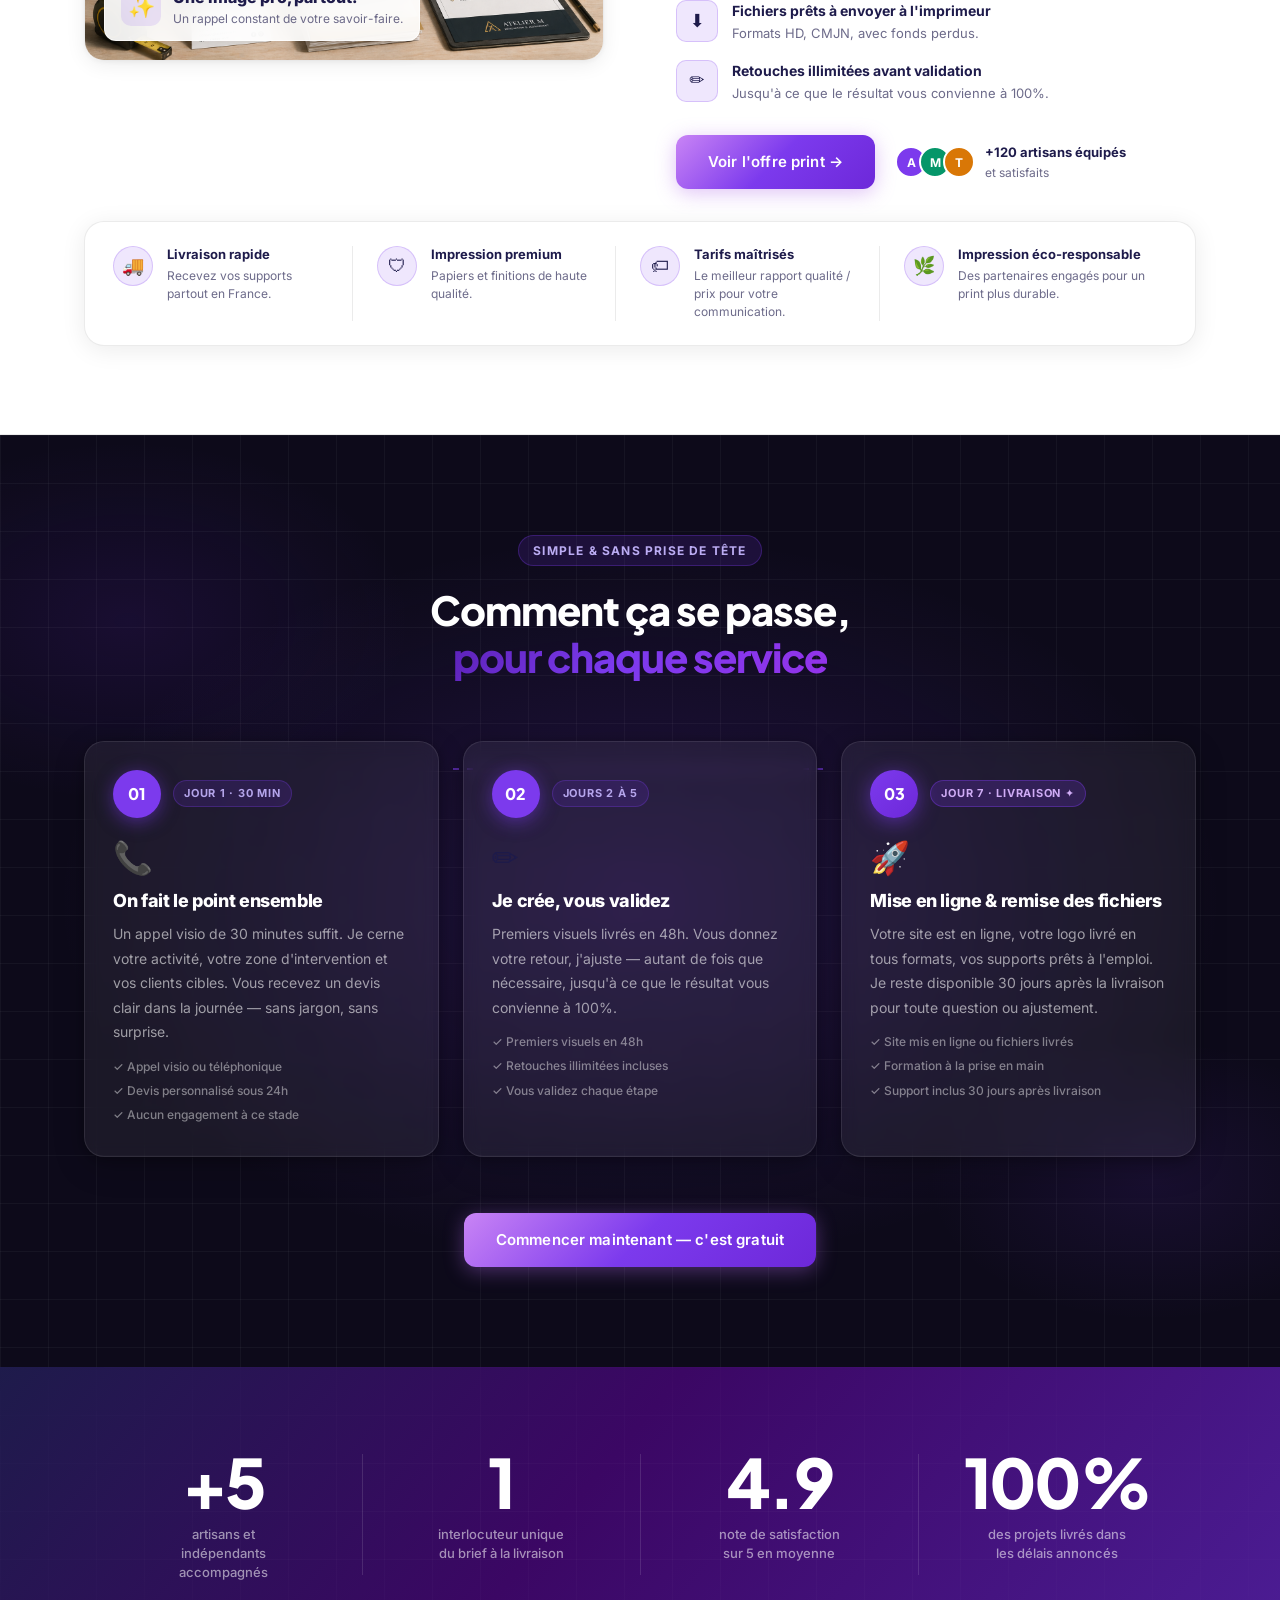
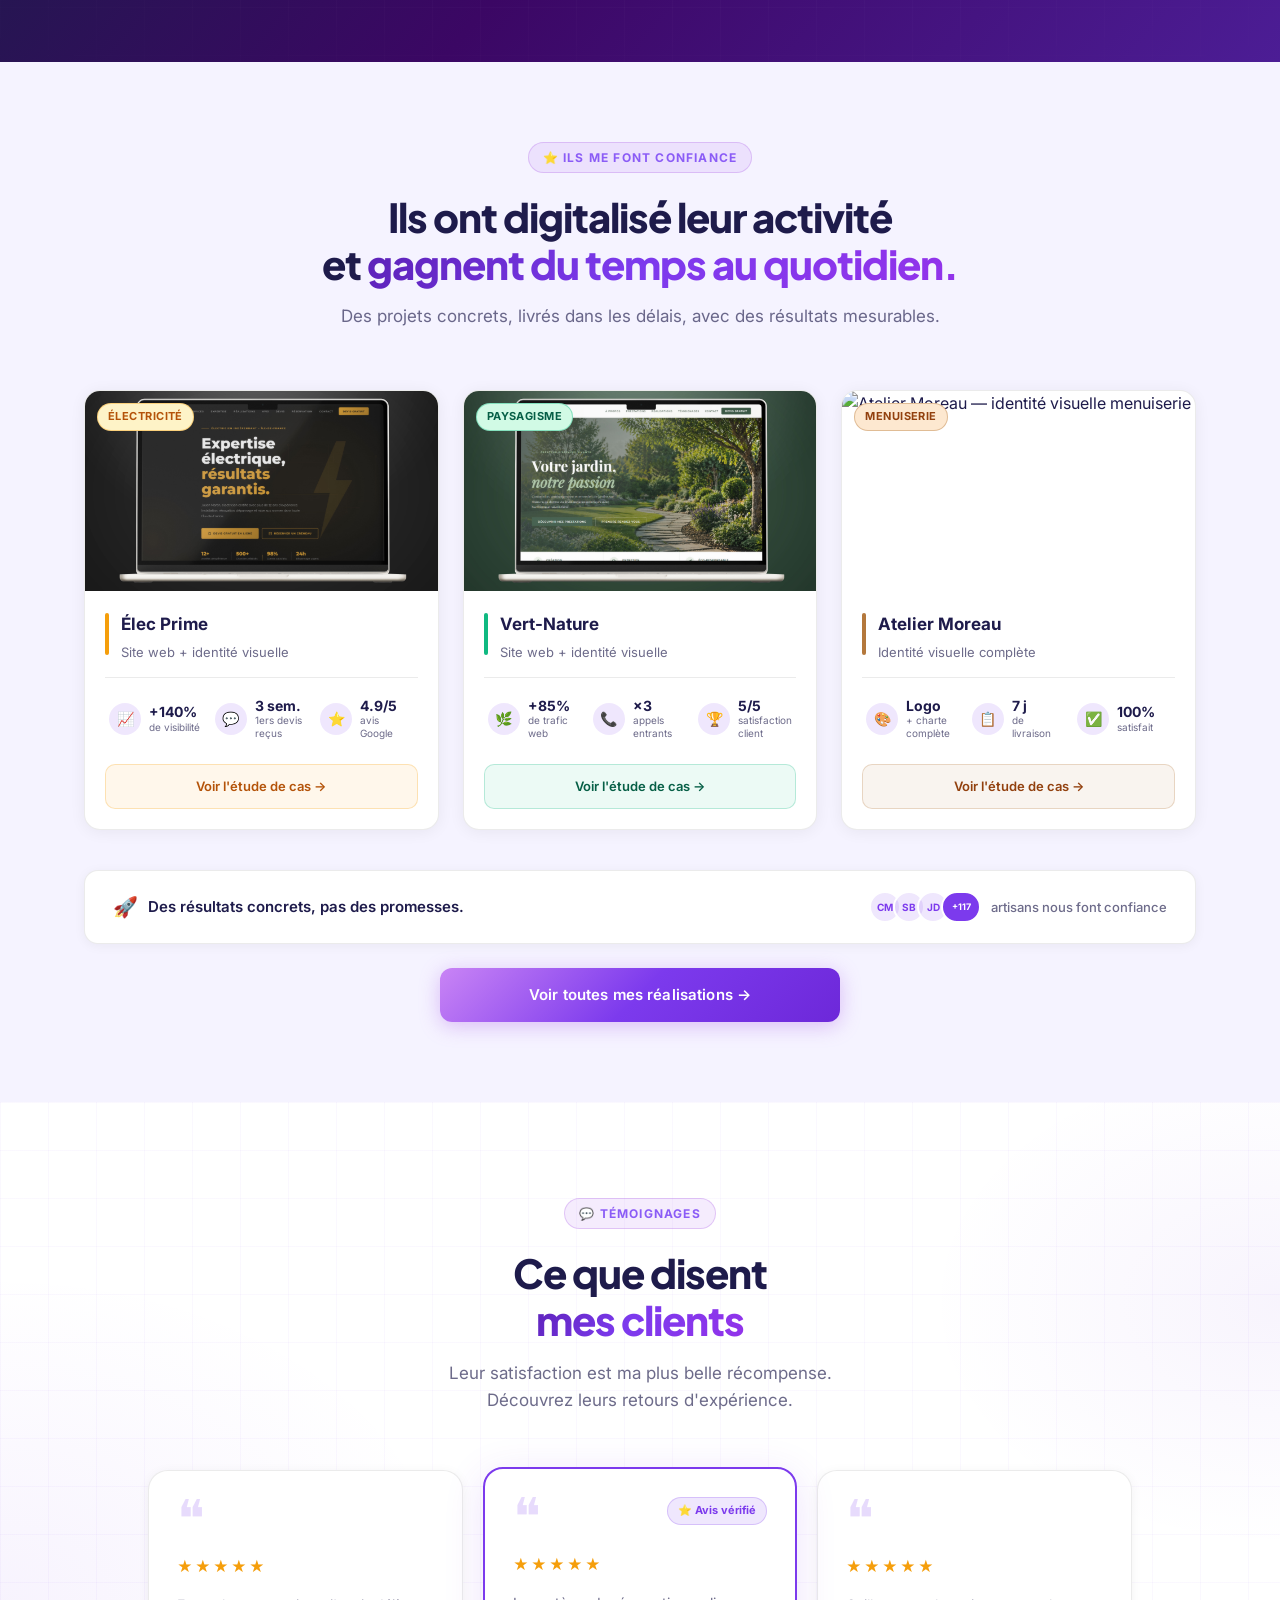
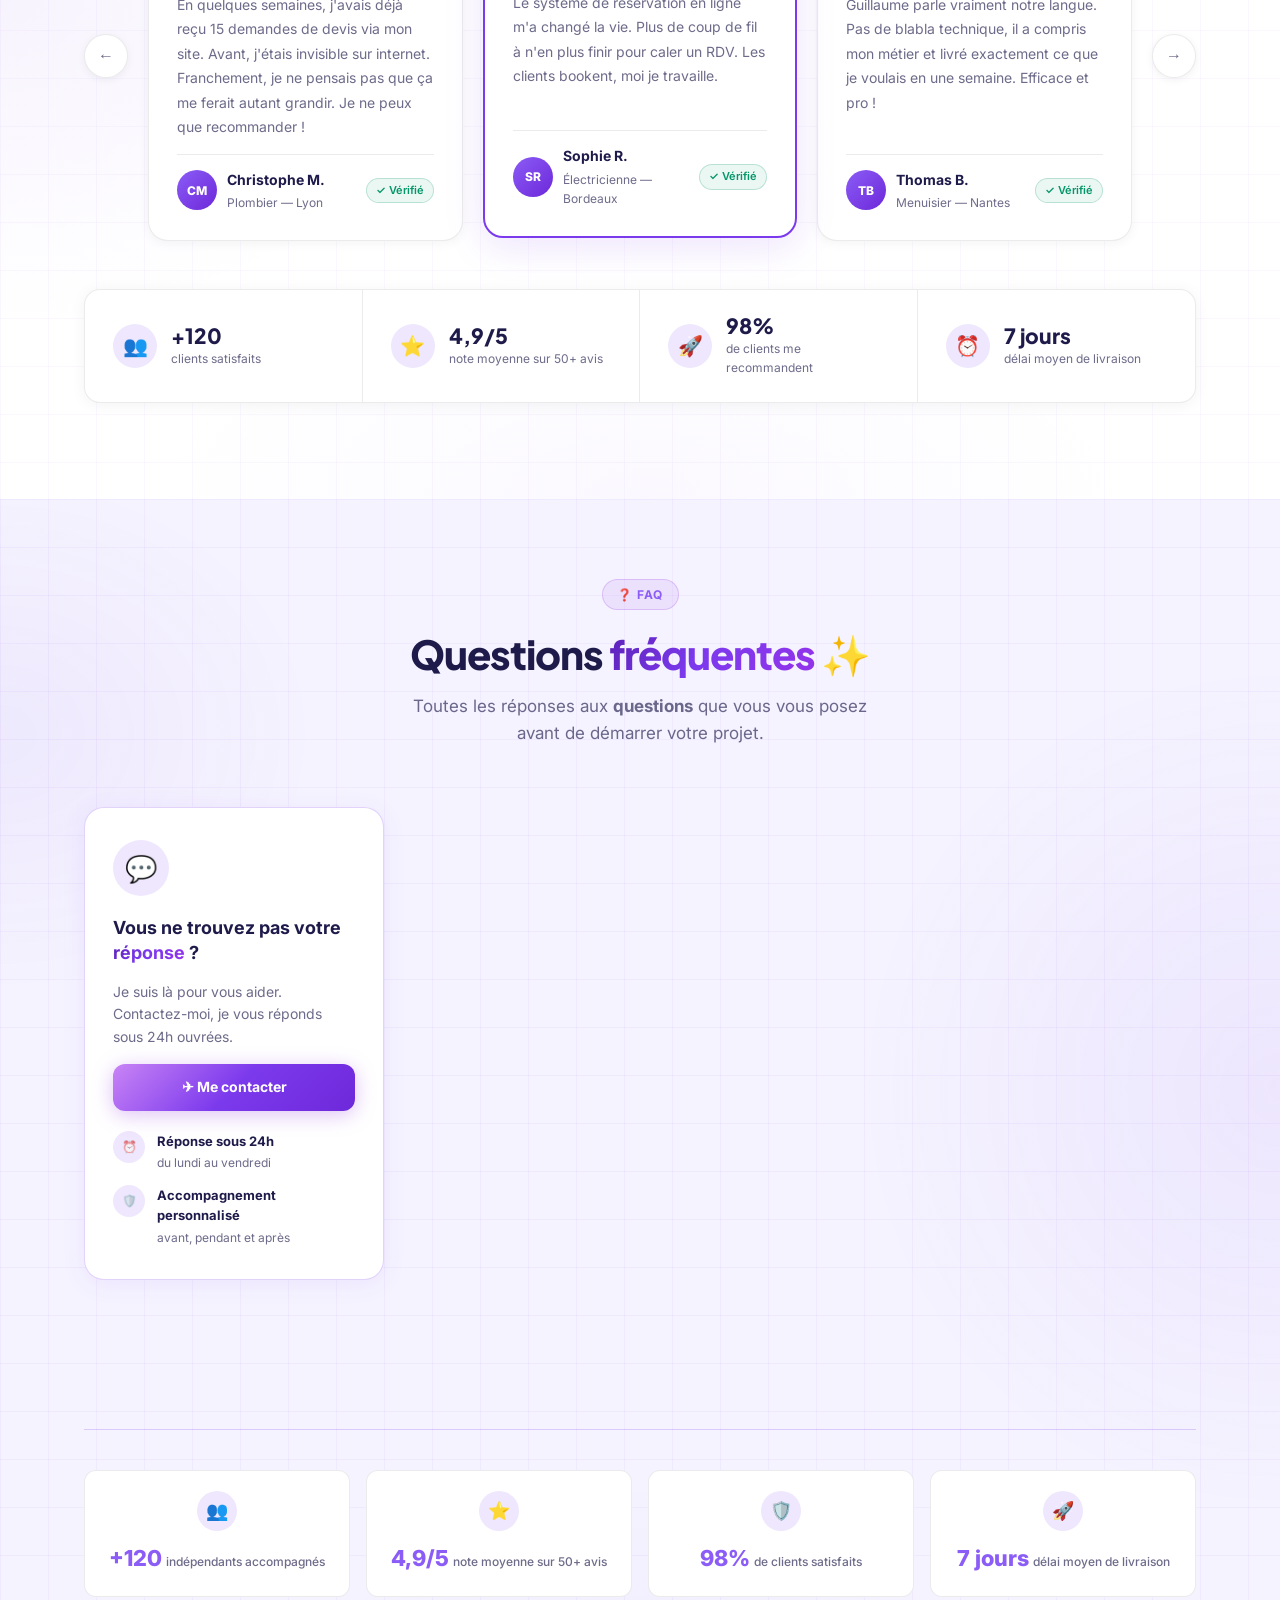
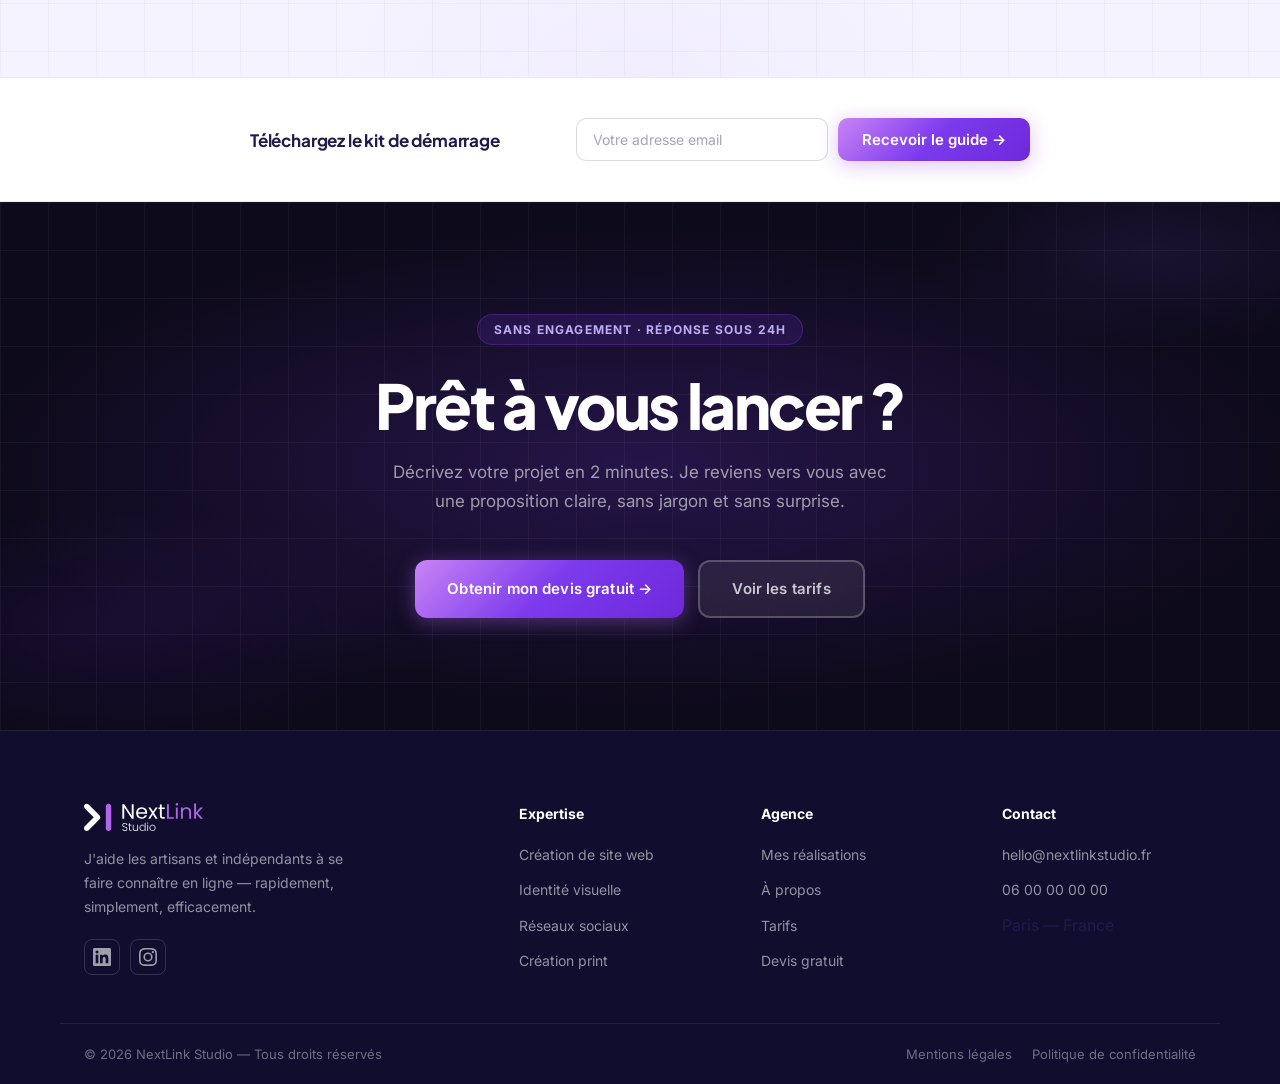
==== commit ef7d7bb1: "new design" ====
--- a/index.html
+++ b/index.html
@@ -852,92 +852,107 @@
   <section class="testimonials-section">
     <div class="container">
       <div class="section-header">
-        <div class="section-badge">Témoignages</div>
+        <div class="section-badge">💬 Témoignages</div>
         <h2>Ce que disent<br /><span class="gradient-text">mes clients</span></h2>
-      </div>
-      <div class="testimonials-carousel">
-        <div class="testimonials-track">
-          <!-- Série 1 -->
-          <div class="testimonial">
-            <div class="testimonial-quote">❝</div>
-            <div class="testimonial-stars">★★★★★</div>
-            <p class="testimonial-text">En 3 semaines, j'avais déjà reçu 15 demandes de devis via mon site. Avant, j'étais invisible sur internet. Franchement, je regrette de ne pas l'avoir fait plus tôt.</p>
-            <div class="testimonial-author">
-              <div class="testimonial-avatar">CM</div>
-              <div><strong>Christophe M.</strong><span>Plombier — Lyon</span></div>
-              <div class="testimonial-verified">✓ Vérifié</div>
-            </div>
-          </div>
-          <div class="testimonial">
-            <div class="testimonial-quote">❝</div>
-            <div class="testimonial-stars">★★★★★</div>
-            <p class="testimonial-text">Le système de réservation en ligne m'a changé la vie. Plus de coup de fil à n'en plus finir pour caler un RDV. Les clients bookent, moi je travaille.</p>
-            <div class="testimonial-author">
-              <div class="testimonial-avatar">SR</div>
-              <div><strong>Sophie R.</strong><span>Électricienne — Bordeaux</span></div>
-              <div class="testimonial-verified">✓ Vérifié</div>
-            </div>
-          </div>
-          <div class="testimonial">
-            <div class="testimonial-quote">❝</div>
-            <div class="testimonial-stars">★★★★★</div>
-            <p class="testimonial-text">Guillaume parle vraiment notre langue. Pas de blabla technique, il a compris mon métier et livré exactement ce que je voulais en une semaine.</p>
-            <div class="testimonial-author">
-              <div class="testimonial-avatar">TB</div>
-              <div><strong>Thomas B.</strong><span>Menuisier — Nantes</span></div>
-              <div class="testimonial-verified">✓ Vérifié</div>
-            </div>
-          </div>
-          <div class="testimonial">
-            <div class="testimonial-quote">❝</div>
-            <div class="testimonial-stars">★★★★★</div>
-            <p class="testimonial-text">Mon logo est top, mes posts LinkedIn tournent bien, et le site remonte chaque mois dans les résultats Google. Tout ce qu'il me fallait dans un seul endroit.</p>
-            <div class="testimonial-author">
-              <div class="testimonial-avatar">KD</div>
-              <div><strong>Karim D.</strong><span>Peintre en bâtiment — Paris</span></div>
-              <div class="testimonial-verified">✓ Vérifié</div>
-            </div>
-          </div>
-          <!-- Série 2 (duplicate pour boucle seamless) -->
-          <div class="testimonial">
-            <div class="testimonial-quote">❝</div>
-            <div class="testimonial-stars">★★★★★</div>
-            <p class="testimonial-text">En 3 semaines, j'avais déjà reçu 15 demandes de devis via mon site. Avant, j'étais invisible sur internet. Franchement, je regrette de ne pas l'avoir fait plus tôt.</p>
-            <div class="testimonial-author">
-              <div class="testimonial-avatar">CM</div>
-              <div><strong>Christophe M.</strong><span>Plombier — Lyon</span></div>
-              <div class="testimonial-verified">✓ Vérifié</div>
-            </div>
-          </div>
-          <div class="testimonial">
-            <div class="testimonial-quote">❝</div>
-            <div class="testimonial-stars">★★★★★</div>
-            <p class="testimonial-text">Le système de réservation en ligne m'a changé la vie. Plus de coup de fil à n'en plus finir pour caler un RDV. Les clients bookent, moi je travaille.</p>
-            <div class="testimonial-author">
-              <div class="testimonial-avatar">SR</div>
-              <div><strong>Sophie R.</strong><span>Électricienne — Bordeaux</span></div>
-              <div class="testimonial-verified">✓ Vérifié</div>
-            </div>
-          </div>
-          <div class="testimonial">
-            <div class="testimonial-quote">❝</div>
-            <div class="testimonial-stars">★★★★★</div>
-            <p class="testimonial-text">Guillaume parle vraiment notre langue. Pas de blabla technique, il a compris mon métier et livré exactement ce que je voulais en une semaine.</p>
-            <div class="testimonial-author">
-              <div class="testimonial-avatar">TB</div>
-              <div><strong>Thomas B.</strong><span>Menuisier — Nantes</span></div>
-              <div class="testimonial-verified">✓ Vérifié</div>
-            </div>
-          </div>
-          <div class="testimonial">
-            <div class="testimonial-quote">❝</div>
-            <div class="testimonial-stars">★★★★★</div>
-            <p class="testimonial-text">Mon logo est top, mes posts LinkedIn tournent bien, et le site remonte chaque mois dans les résultats Google. Tout ce qu'il me fallait dans un seul endroit.</p>
-            <div class="testimonial-author">
-              <div class="testimonial-avatar">KD</div>
-              <div><strong>Karim D.</strong><span>Peintre en bâtiment — Paris</span></div>
-              <div class="testimonial-verified">✓ Vérifié</div>
-            </div>
+        <p>Leur satisfaction est ma plus belle récompense.<br />Découvrez leurs retours d'expérience.</p>
+      </div>
+      <div class="tm-slider-wrap">
+        <button class="tm-arrow tm-arrow--prev" onclick="tmNav(-1)" aria-label="Précédent">←</button>
+        <div class="tm-grid">
+          <div class="tm-card">
+            <div class="tm-card-top">
+              <span class="tm-quote">❝</span>
+              <span class="tm-verified">⭐ Avis vérifié</span>
+            </div>
+            <div class="tm-stars">★★★★★</div>
+            <p class="tm-text">En quelques semaines, j'avais déjà reçu 15 demandes de devis via mon site. Avant, j'étais invisible sur internet. Franchement, je ne pensais pas que ça me ferait autant grandir. Je ne peux que recommander !</p>
+            <div class="tm-author">
+              <div class="tm-avatar">CM</div>
+              <div class="tm-author-info">
+                <strong>Christophe M.</strong>
+                <span>Plombier — Lyon</span>
+              </div>
+              <span class="tm-check">✓ Vérifié</span>
+            </div>
+          </div>
+          <div class="tm-card tm-featured">
+            <div class="tm-card-top">
+              <span class="tm-quote">❝</span>
+              <span class="tm-verified">⭐ Avis vérifié</span>
+            </div>
+            <div class="tm-stars">★★★★★</div>
+            <p class="tm-text">Le système de réservation en ligne m'a changé la vie. Plus de coup de fil à n'en plus finir pour caler un RDV. Les clients bookent, moi je travaille.</p>
+            <div class="tm-author">
+              <div class="tm-avatar">SR</div>
+              <div class="tm-author-info">
+                <strong>Sophie R.</strong>
+                <span>Électricienne — Bordeaux</span>
+              </div>
+              <span class="tm-check">✓ Vérifié</span>
+            </div>
+          </div>
+          <div class="tm-card">
+            <div class="tm-card-top">
+              <span class="tm-quote">❝</span>
+              <span class="tm-verified">⭐ Avis vérifié</span>
+            </div>
+            <div class="tm-stars">★★★★★</div>
+            <p class="tm-text">Guillaume parle vraiment notre langue. Pas de blabla technique, il a compris mon métier et livré exactement ce que je voulais en une semaine. Efficace et pro !</p>
+            <div class="tm-author">
+              <div class="tm-avatar">TB</div>
+              <div class="tm-author-info">
+                <strong>Thomas B.</strong>
+                <span>Menuisier — Nantes</span>
+              </div>
+              <span class="tm-check">✓ Vérifié</span>
+            </div>
+          </div>
+          <div class="tm-card tm-hidden">
+            <div class="tm-card-top">
+              <span class="tm-quote">❝</span>
+              <span class="tm-verified">⭐ Avis vérifié</span>
+            </div>
+            <div class="tm-stars">★★★★★</div>
+            <p class="tm-text">Mon logo est top, mes posts LinkedIn tournent bien, et le site remonte chaque mois dans les résultats Google. Tout ce qu'il me fallait dans un seul endroit.</p>
+            <div class="tm-author">
+              <div class="tm-avatar">KD</div>
+              <div class="tm-author-info">
+                <strong>Karim D.</strong>
+                <span>Peintre en bâtiment — Paris</span>
+              </div>
+              <span class="tm-check">✓ Vérifié</span>
+            </div>
+          </div>
+        </div>
+        <button class="tm-arrow tm-arrow--next" onclick="tmNav(1)" aria-label="Suivant">→</button>
+      </div>
+      <div class="tm-stats">
+        <div class="tm-stat">
+          <span class="tm-stat-icon">👥</span>
+          <div class="tm-stat-body">
+            <span class="tm-stat-value">+120</span>
+            <span class="tm-stat-label">clients satisfaits</span>
+          </div>
+        </div>
+        <div class="tm-stat">
+          <span class="tm-stat-icon">⭐</span>
+          <div class="tm-stat-body">
+            <span class="tm-stat-value">4,9/5</span>
+            <span class="tm-stat-label">note moyenne sur 50+ avis</span>
+          </div>
+        </div>
+        <div class="tm-stat">
+          <span class="tm-stat-icon">🚀</span>
+          <div class="tm-stat-body">
+            <span class="tm-stat-value">98%</span>
+            <span class="tm-stat-label">de clients me recommandent</span>
+          </div>
+        </div>
+        <div class="tm-stat">
+          <span class="tm-stat-icon">⏰</span>
+          <div class="tm-stat-body">
+            <span class="tm-stat-value">7 jours</span>
+            <span class="tm-stat-label">délai moyen de livraison</span>
           </div>
         </div>
       </div>
@@ -948,71 +963,143 @@
   <section class="faq-section" id="faq">
     <div class="container">
       <div class="section-header">
-        <div class="section-badge">FAQ</div>
-        <h2>Questions <span class="gradient-text">fréquentes</span></h2>
-      </div>
-      <div class="faq-list">
-        <div class="faq-item">
-          <button class="faq-question" onclick="toggleFaq(this)">
-            Combien ça coûte ? Y a-t-il des frais cachés ?
-            <span class="faq-arrow">+</span>
-          </button>
-          <div class="faq-answer">
-            <p>Les tarifs démarrent à <strong>490 € pour un site vitrine</strong> et à <strong>290 € pour une identité visuelle</strong>. Tout est inclus dans le prix affiché : design, intégration, livraison des fichiers. Les seuls frais récurrents sont l'hébergement et le nom de domaine (environ 10-15 €/mois selon l'option choisie), qui vous appartiennent et que vous gérez librement. <a href="tarifs.html">Voir tous les tarifs →</a></p>
-          </div>
-        </div>
-        <div class="faq-item">
-          <button class="faq-question" onclick="toggleFaq(this)">
-            Est-ce que je serai propriétaire de mon site et de mon logo ?
-            <span class="faq-arrow">+</span>
-          </button>
-          <div class="faq-answer">
-            <p>Oui, à 100%. Votre nom de domaine, votre contenu, vos fichiers sources — tout vous appartient dès la livraison. Vous n'êtes lié à aucun contrat d'exclusivité ni abonnement obligatoire. Si vous souhaitez changer d'hébergeur ou travailler avec quelqu'un d'autre un jour, vous emportez tout avec vous.</p>
-          </div>
-        </div>
-        <div class="faq-item">
-          <button class="faq-question" onclick="toggleFaq(this)">
-            Combien de temps ça prend, du premier contact à la livraison ?
-            <span class="faq-arrow">+</span>
-          </button>
-          <div class="faq-answer">
-            <p>En général <strong>7 jours ouvrés</strong> de bout en bout : appel le jour 1, premiers visuels sous 48h, retouches sur 2-3 jours, livraison finale à J+7. Ce délai tient si vous êtes disponible pour valider rapidement. Si vous avez besoin d'un projet plus complexe (plusieurs pages, fonctionnalités avancées), je vous en informe dès le devis.</p>
-          </div>
-        </div>
-        <div class="faq-item">
-          <button class="faq-question" onclick="toggleFaq(this)">
-            Et si je veux modifier mon site ou mon logo après livraison ?
-            <span class="faq-arrow">+</span>
-          </button>
-          <div class="faq-answer">
-            <p>Je reste disponible 30 jours après livraison pour tout ajustement sans supplément. Au-delà, les modifications simples (texte, photo, couleur) sont facturées à partir de 49 €. Pour des évolutions régulières, je propose aussi un forfait maintenance mensuel. Vous avez également la main directement sur votre site si vous souhaitez le gérer vous-même — je vous forme à la prise en main lors de la livraison.</p>
-          </div>
-        </div>
-        <div class="faq-item">
-          <button class="faq-question" onclick="toggleFaq(this)">
-            Combien de propositions de logo vais-je recevoir ?
-            <span class="faq-arrow">+</span>
-          </button>
-          <div class="faq-answer">
-            <p>Je vous soumets <strong>3 propositions créatives distinctes</strong> — pas des variations d'un même concept, mais 3 directions visuelles différentes. Vous choisissez celle qui vous correspond le mieux, puis j'affine jusqu'à validation complète. Les retouches sont illimitées et incluses dans le tarif : je ne considère le projet terminé que lorsque vous êtes satisfait à 100%.</p>
-          </div>
-        </div>
-        <div class="faq-item">
-          <button class="faq-question" onclick="toggleFaq(this)">
-            À quelle fréquence publiez-vous sur mes réseaux ?
-            <span class="faq-arrow">+</span>
-          </button>
-          <div class="faq-answer">
-            <p>Entre <strong>4 et 8 posts par mois</strong> selon la formule, soit 1 à 2 fois par semaine. Chaque contenu est rédigé, mis en page avec vos visuels et planifié à l'avance dans un calendrier éditorial que vous pouvez consulter et commenter. Vous pouvez valider chaque post avant publication, ou me déléguer totalement — c'est vous qui choisissez le niveau d'implication.</p>
-          </div>
-        </div>
-        <div class="faq-item">
-          <button class="faq-question" onclick="toggleFaq(this)">
-            Quels fichiers me livrez-vous pour mes supports print ?
-            <span class="faq-arrow">+</span>
-          </button>
-          <div class="faq-answer">
-            <p>Vous recevez un <strong>dossier complet prêt à imprimer</strong> : PDF haute résolution avec fonds perdus et traits de coupe, fichiers sources modifiables (Adobe Illustrator ou Canva selon votre préférence), et tous les formats adaptés à chaque support — carte de visite, flyer A5/A4, kakémono, affiche... Vous pouvez envoyer ces fichiers directement à n'importe quel imprimeur sans passer par moi.</p>
+        <div class="section-badge">❓ FAQ</div>
+        <h2>Questions <span class="gradient-text">fréquentes</span> ✨</h2>
+        <p>Toutes les réponses aux <strong>questions</strong> que vous vous posez<br />avant de démarrer votre projet.</p>
+      </div>
+      <div class="faq-layout">
+        <!-- Carte contact -->
+        <div class="faq-contact-card">
+          <div class="faq-contact-icon">💬</div>
+          <h4>Vous ne trouvez pas votre <span class="gradient-text">réponse</span> ?</h4>
+          <p>Je suis là pour vous aider. Contactez-moi, je vous réponds sous 24h ouvrées.</p>
+          <a href="devis.html" class="btn btn-primary faq-contact-btn">✈ Me contacter</a>
+          <div class="faq-contact-items">
+            <div class="faq-contact-item">
+              <span class="faq-contact-item-icon">⏰</span>
+              <div>
+                <strong>Réponse sous 24h</strong>
+                <span>du lundi au vendredi</span>
+              </div>
+            </div>
+            <div class="faq-contact-item">
+              <span class="faq-contact-item-icon">🛡️</span>
+              <div>
+                <strong>Accompagnement personnalisé</strong>
+                <span>avant, pendant et après</span>
+              </div>
+            </div>
+          </div>
+        </div>
+        <!-- Accordion -->
+        <div class="faq-list">
+          <div class="faq-item">
+            <button class="faq-question open" onclick="toggleFaq(this)">
+              <span class="faq-toggle-circle"></span>
+              <span class="faq-question-text">Est-ce que je serai propriétaire de mon site et de mon logo ?</span>
+              <span class="faq-reponse-tag">Réponse</span>
+              <span class="faq-chevron">⌄</span>
+            </button>
+            <div class="faq-answer open">
+              <p>Oui, 100 %. Une fois le projet livré et le paiement finalisé, vous êtes <strong>entièrement propriétaire</strong> de votre site web et de votre logo. Vous avez accès à tous les fichiers source et pouvez les modifier librement.</p>
+            </div>
+          </div>
+          <div class="faq-item">
+            <button class="faq-question" onclick="toggleFaq(this)">
+              <span class="faq-toggle-circle"></span>
+              <span class="faq-question-text">Combien ça coûte ? Y a-t-il des frais cachés ?</span>
+              <span class="faq-reponse-tag">Réponse</span>
+              <span class="faq-chevron">⌄</span>
+            </button>
+            <div class="faq-answer">
+              <p>Les tarifs démarrent à <strong>490 € pour un site vitrine</strong> et à <strong>290 € pour une identité visuelle</strong>. Tout est inclus. Les seuls frais récurrents sont l'hébergement et le nom de domaine (environ 10-15 €/mois), que vous gérez librement. <a href="tarifs.html">Voir tous les tarifs →</a></p>
+            </div>
+          </div>
+          <div class="faq-item">
+            <button class="faq-question" onclick="toggleFaq(this)">
+              <span class="faq-toggle-circle"></span>
+              <span class="faq-question-text">Combien de temps ça prend, du premier contact à la livraison ?</span>
+              <span class="faq-reponse-tag">Réponse</span>
+              <span class="faq-chevron">⌄</span>
+            </button>
+            <div class="faq-answer">
+              <p>En général <strong>7 jours ouvrés</strong> de bout en bout : appel le jour 1, premiers visuels sous 48h, retouches sur 2-3 jours, livraison finale à J+7. Si votre projet est plus complexe, je vous en informe dès le devis.</p>
+            </div>
+          </div>
+          <div class="faq-item">
+            <button class="faq-question" onclick="toggleFaq(this)">
+              <span class="faq-toggle-circle"></span>
+              <span class="faq-question-text">Et si je veux modifier mon site ou mon logo après livraison ?</span>
+              <span class="faq-reponse-tag">Réponse</span>
+              <span class="faq-chevron">⌄</span>
+            </button>
+            <div class="faq-answer">
+              <p>Je reste disponible <strong>30 jours après livraison</strong> pour tout ajustement sans supplément. Au-delà, les modifications simples sont facturées à partir de 49 €. Je vous forme aussi à la prise en main lors de la livraison.</p>
+            </div>
+          </div>
+          <div class="faq-item">
+            <button class="faq-question" onclick="toggleFaq(this)">
+              <span class="faq-toggle-circle"></span>
+              <span class="faq-question-text">Combien de propositions de logo vais-je recevoir ?</span>
+              <span class="faq-reponse-tag">Réponse</span>
+              <span class="faq-chevron">⌄</span>
+            </button>
+            <div class="faq-answer">
+              <p>Je vous soumets <strong>3 propositions créatives distinctes</strong>. Vous choisissez la direction, puis j'affine jusqu'à validation complète. Les retouches sont illimitées et incluses dans le tarif.</p>
+            </div>
+          </div>
+          <div class="faq-item">
+            <button class="faq-question" onclick="toggleFaq(this)">
+              <span class="faq-toggle-circle"></span>
+              <span class="faq-question-text">À quelle fréquence publiez-vous sur mes réseaux ?</span>
+              <span class="faq-reponse-tag">Réponse</span>
+              <span class="faq-chevron">⌄</span>
+            </button>
+            <div class="faq-answer">
+              <p>Entre <strong>4 et 8 posts par mois</strong> selon la formule. Chaque contenu est rédigé, mis en page et planifié à l'avance. Vous validez avant publication ou me déléguez totalement.</p>
+            </div>
+          </div>
+          <div class="faq-item">
+            <button class="faq-question" onclick="toggleFaq(this)">
+              <span class="faq-toggle-circle"></span>
+              <span class="faq-question-text">Quels fichiers me livrez-vous pour mes supports print ?</span>
+              <span class="faq-reponse-tag">Réponse</span>
+              <span class="faq-chevron">⌄</span>
+            </button>
+            <div class="faq-answer">
+              <p>Un <strong>dossier complet prêt à imprimer</strong> : PDF HD avec fonds perdus, fichiers sources modifiables (Illustrator ou Canva) et tous les formats adaptés à chaque support. Envoi direct à l'imprimeur sans passer par moi.</p>
+            </div>
+          </div>
+        </div>
+      </div>
+      <!-- Stats bar -->
+      <div class="faq-stats">
+        <div class="faq-stat">
+          <span class="faq-stat-icon">👥</span>
+          <div class="faq-stat-body">
+            <span class="faq-stat-value">+120</span>
+            <span class="faq-stat-label">indépendants accompagnés</span>
+          </div>
+        </div>
+        <div class="faq-stat">
+          <span class="faq-stat-icon">⭐</span>
+          <div class="faq-stat-body">
+            <span class="faq-stat-value">4,9/5</span>
+            <span class="faq-stat-label">note moyenne sur 50+ avis</span>
+          </div>
+        </div>
+        <div class="faq-stat">
+          <span class="faq-stat-icon">🛡️</span>
+          <div class="faq-stat-body">
+            <span class="faq-stat-value">98%</span>
+            <span class="faq-stat-label">de clients satisfaits</span>
+          </div>
+        </div>
+        <div class="faq-stat">
+          <span class="faq-stat-icon">🚀</span>
+          <div class="faq-stat-body">
+            <span class="faq-stat-value">7 jours</span>
+            <span class="faq-stat-label">délai moyen de livraison</span>
           </div>
         </div>
       </div>
--- a/style.css
+++ b/style.css
@@ -1431,31 +1431,6 @@
 .pricing-note a:hover { text-decoration: underline; }
 
 /* ── TÉMOIGNAGES ── */
-.temoignages { padding: 100px 0; background: var(--bg-alt); position: relative; overflow: hidden; }
-.temoignages::before {
-  content: '';
-  position: absolute;
-  inset: 0;
-  background:
-    linear-gradient(180deg, rgba(124,58,237,0.04) 0%, transparent 40%, rgba(124,58,237,0.03) 100%),
-    radial-gradient(circle at 100% 100%, rgba(124,58,237,0.09) 0%, transparent 50%),
-    radial-gradient(circle at 0% 0%, rgba(139,92,246,0.07) 0%, transparent 45%);
-  pointer-events: none;
-}
-.temoignages::after {
-  content: '';
-  position: absolute;
-  inset: 0;
-  background-image:
-    linear-gradient(rgba(0,0,0,0.03) 1px, transparent 1px),
-    linear-gradient(90deg, rgba(0,0,0,0.03) 1px, transparent 1px);
-  background-size: 56px 56px;
-  -webkit-mask-image: radial-gradient(ellipse 90% 90% at 50% 50%, black 0%, transparent 100%);
-  mask-image: radial-gradient(ellipse 90% 90% at 50% 50%, black 0%, transparent 100%);
-  pointer-events: none;
-}
-.temoignages .container { position: relative; z-index: 1; }
-.temoignages .section-header { margin-bottom: 56px; }
 .testimonials-section {
   padding: 96px 0;
   background: var(--bg);
@@ -1486,85 +1461,144 @@
 }
 .testimonials-section .container { position: relative; z-index: 1; }
 .testimonials-section .section-header { margin-bottom: 56px; }
-.temoignages .section-badge  { background: rgba(124,58,237,0.1); color: var(--purple-vivid); border-color: rgba(124,58,237,0.25); }
-.temoignages .section-header h2 { color: var(--text); }
-/* Carousel */
-.testimonials-carousel {
-  overflow: hidden;
-  position: relative;
-  /* Fondu sur les bords */
-  -webkit-mask-image: linear-gradient(90deg, transparent 0%, black 8%, black 92%, transparent 100%);
-  mask-image: linear-gradient(90deg, transparent 0%, black 8%, black 92%, transparent 100%);
-}
-.testimonials-track {
-  display: flex;
-  gap: 24px;
-  width: max-content;
-}
-.testimonials-carousel          { cursor: grab; }
-.testimonials-carousel.dragging { cursor: grabbing; user-select: none; }
-.testimonial {
-  width: 380px;
+
+.tm-slider-wrap { display: flex; align-items: center; gap: 20px; }
+.tm-arrow {
+  width: 44px; height: 44px;
+  border-radius: 50%;
+  border: 1.5px solid var(--border);
+  background: #fff;
+  color: var(--text-muted);
+  font-size: 16px;
+  cursor: pointer;
+  display: flex; align-items: center; justify-content: center;
   flex-shrink: 0;
-  background: #ffffff;
-  border: 1px solid rgba(0,0,0,0.07);
-  border-top: 3px solid var(--purple-vivid);
-  border-radius: var(--radius-lg);
-  padding: 32px;
   transition: var(--transition);
-  position: relative;
-  overflow: hidden;
-  box-shadow: 0 2px 8px rgba(0,0,0,0.05), 0 8px 24px rgba(0,0,0,0.06);
-}
-.testimonial::before {
-  content: '';
-  position: absolute;
-  inset: 0;
-  background: linear-gradient(145deg, rgba(124,58,237,0.04) 0%, transparent 55%);
-  pointer-events: none;
-  transition: opacity .3s;
-  opacity: 0.5;
-}
-.testimonial:hover {
-  border-color: var(--border-purple);
-  box-shadow: 0 8px 32px rgba(0,0,0,0.08), 0 0 0 1px var(--border-purple), 0 0 48px rgba(124,58,237,0.07);
-  transform: translateY(-4px);
-}
-.testimonial:hover::before { opacity: 1; }
-.testimonial-quote {
-  font-family: Georgia, 'Times New Roman', serif;
-  font-size: 80px;
-  line-height: 0.75;
-  color: rgba(124,58,237,0.15);
-  margin-bottom: 16px;
-  display: block;
+  box-shadow: 0 2px 8px rgba(0,0,0,0.06);
+}
+.tm-arrow:hover { border-color: var(--purple); color: var(--purple); box-shadow: 0 0 0 4px var(--purple-soft); }
+
+.tm-grid { display: grid; grid-template-columns: repeat(3, 1fr); gap: 20px; flex: 1; }
+.tm-card {
+  background: #fff;
+  border-radius: 20px;
+  padding: 28px;
+  border: 1.5px solid var(--border);
+  display: flex;
+  flex-direction: column;
+  gap: 14px;
+  transition: transform 0.25s ease, box-shadow 0.25s ease, border-color 0.25s ease;
+  box-shadow: 0 2px 12px rgba(0,0,0,0.05);
+}
+.tm-card.tm-hidden { display: none; }
+.tm-card.tm-featured {
+  border: 2px solid var(--purple);
+  box-shadow: 0 8px 40px rgba(124,58,237,0.14);
+  transform: translateY(-3px);
+}
+.tm-card-top { display: flex; align-items: flex-start; justify-content: space-between; }
+.tm-quote {
+  font-family: Georgia, serif;
+  font-size: 52px;
+  line-height: 0.8;
+  color: rgba(124,58,237,0.18);
   user-select: none;
 }
-.testimonial-stars  { color: #f59e0b; font-size: 15px; margin-bottom: 16px; letter-spacing: 2px; }
-.testimonial-text   { color: var(--text-muted); font-size: 15px; line-height: 1.8; margin-bottom: 28px; }
-.testimonial-author { display: flex; align-items: center; gap: 14px; }
-.testimonial-avatar {
-  width: 46px; height: 46px;
+.tm-verified {
+  display: none;
+  align-items: center;
+  gap: 4px;
+  font-size: 11px;
+  font-weight: 700;
+  color: var(--purple);
+  background: var(--purple-soft);
+  border: 1px solid var(--border-purple);
+  padding: 4px 10px;
+  border-radius: 999px;
+  white-space: nowrap;
+}
+.tm-card.tm-featured .tm-verified { display: inline-flex; }
+.tm-stars { color: #f59e0b; font-size: 15px; letter-spacing: 2px; }
+.tm-text { font-size: 14px; line-height: 1.75; color: var(--text-muted); flex: 1; }
+.tm-author {
+  display: flex;
+  align-items: center;
+  gap: 10px;
+  padding-top: 14px;
+  border-top: 1px solid var(--border);
+}
+.tm-avatar {
+  width: 40px; height: 40px;
   border-radius: 50%;
   background: linear-gradient(135deg, var(--purple-vivid), var(--purple-dark));
+  color: #fff;
+  font-size: 12px; font-weight: 800;
   display: flex; align-items: center; justify-content: center;
-  color: #fff; font-weight: 800; font-size: 13px;
   flex-shrink: 0;
-  box-shadow: 0 0 0 2px rgba(124,58,237,0.25), 0 4px 12px rgba(124,58,237,0.2);
-}
-.testimonial-author strong { color: var(--text); font-size: 14px; display: block; }
-.testimonial-author span   { color: var(--text-subtle); font-size: 12px; }
-.testimonial-verified {
-  margin-left: auto;
-  font-size: 11px;
-  font-weight: 600;
-  color: #10b981;
-  background: rgba(16,185,129,0.1);
-  border: 1px solid rgba(16,185,129,0.2);
-  padding: 4px 10px;
-  border-radius: 99px;
+}
+.tm-author-info { flex: 1; display: flex; flex-direction: column; gap: 2px; }
+.tm-author-info strong { font-size: 14px; font-weight: 700; color: var(--text); }
+.tm-author-info span { font-size: 12px; color: var(--text-muted); }
+.tm-check {
+  font-size: 11px; font-weight: 600;
+  color: #059669;
+  background: rgba(5,150,105,0.08);
+  border: 1px solid rgba(5,150,105,0.22);
+  padding: 3px 9px;
+  border-radius: 999px;
   white-space: nowrap;
-  flex-shrink: 0;
+}
+
+/* Stats bar */
+.tm-stats {
+  display: grid;
+  grid-template-columns: repeat(4, 1fr);
+  background: #fff;
+  border-radius: 16px;
+  border: 1px solid var(--border);
+  margin-top: 48px;
+  overflow: hidden;
+  box-shadow: 0 2px 16px rgba(0,0,0,0.05);
+}
+.tm-stat {
+  display: flex;
+  align-items: center;
+  gap: 14px;
+  padding: 24px 28px;
+  border-right: 1px solid var(--border);
+}
+.tm-stat:last-child { border-right: none; }
+.tm-stat-icon {
+  width: 44px; height: 44px;
+  border-radius: 50%;
+  background: var(--purple-soft);
+  display: flex; align-items: center; justify-content: center;
+  font-size: 20px; flex-shrink: 0;
+}
+.tm-stat-body { display: flex; flex-direction: column; gap: 2px; }
+.tm-stat-value { font-size: 21px; font-weight: 800; color: var(--text); font-family: 'Plus Jakarta Sans', sans-serif; line-height: 1.1; }
+.tm-stat-label { font-size: 12px; color: var(--text-muted); }
+
+@media (max-width: 900px) {
+  .tm-slider-wrap {
+    display: grid;
+    grid-template-areas: "grid grid" "prev next";
+    grid-template-columns: 1fr 1fr;
+    gap: 16px;
+  }
+  .tm-grid { grid-area: grid; grid-template-columns: 1fr; }
+  .tm-arrow--prev { grid-area: prev; justify-self: center; }
+  .tm-arrow--next { grid-area: next; justify-self: center; }
+  .tm-card:not(.tm-featured) { display: none; }
+  .tm-stats { grid-template-columns: repeat(2, 1fr); }
+  .tm-stat:nth-child(2) { border-right: none; }
+  .tm-stat:nth-child(3) { border-top: 1px solid var(--border); }
+  .tm-stat:nth-child(4) { border-right: none; border-top: 1px solid var(--border); }
+}
+@media (max-width: 480px) {
+  .tm-stats { grid-template-columns: 1fr; }
+  .tm-stat { border-right: none !important; border-top: 1px solid var(--border); }
+  .tm-stat:first-child { border-top: none; }
 }
 
 /* ── CONTACT ── */
@@ -2936,54 +2970,197 @@
   z-index: 0;
 }
 .faq-section .container { position: relative; z-index: 1; }
-.faq-list { max-width: 720px; margin: 0 auto; display: flex; flex-direction: column; gap: 12px; }
+
+/* layout: contact card left + accordion right */
+.faq-layout {
+  display: grid;
+  grid-template-columns: 300px 1fr;
+  gap: 32px;
+  align-items: start;
+  margin-bottom: 48px;
+}
+
+/* contact card */
+.faq-contact-card {
+  background: var(--bg);
+  border: 1px solid var(--border-purple);
+  border-radius: var(--radius-lg);
+  padding: 32px 28px;
+  display: flex;
+  flex-direction: column;
+  gap: 16px;
+  box-shadow: 0 4px 24px rgba(124,58,237,0.08);
+  position: sticky;
+  top: 90px;
+}
+.faq-contact-icon {
+  width: 56px; height: 56px;
+  border-radius: 50%;
+  background: var(--purple-soft);
+  display: flex; align-items: center; justify-content: center;
+  font-size: 26px;
+  margin-bottom: 4px;
+}
+.faq-contact-card h4 {
+  font-size: 18px; font-weight: 700;
+  color: var(--text);
+  line-height: 1.35;
+  margin: 0;
+}
+.faq-contact-card p {
+  font-size: 14px; color: var(--text-muted);
+  line-height: 1.6; margin: 0;
+}
+.faq-contact-btn {
+  display: inline-flex; align-items: center; justify-content: center;
+  gap: 8px;
+  font-size: 14px; font-weight: 700;
+  padding: 12px 20px;
+  border-radius: var(--radius);
+  width: 100%;
+}
+.faq-contact-items { display: flex; flex-direction: column; gap: 12px; margin-top: 4px; }
+.faq-contact-item {
+  display: flex; align-items: flex-start; gap: 12px;
+}
+.faq-contact-item-icon {
+  width: 32px; height: 32px; flex-shrink: 0;
+  border-radius: 50%;
+  background: var(--purple-soft);
+  display: flex; align-items: center; justify-content: center;
+  font-size: 15px;
+}
+.faq-contact-item div { display: flex; flex-direction: column; gap: 2px; }
+.faq-contact-item strong { font-size: 13px; font-weight: 700; color: var(--text); }
+.faq-contact-item span { font-size: 12px; color: var(--text-muted); }
+
+/* accordion list */
+.faq-list { display: flex; flex-direction: column; gap: 10px; }
 .faq-item {
   background: var(--bg);
   border-radius: var(--radius);
   border: 1px solid var(--border);
   overflow: hidden;
   transition: var(--transition);
-  box-shadow: 0 2px 8px rgba(0,0,0,0.05), 0 4px 16px rgba(0,0,0,0.04);
-}
-.faq-item:hover { border-color: var(--border-purple); box-shadow: 0 4px 16px rgba(124,58,237,0.08), 0 8px 32px rgba(0,0,0,0.06); }
+  box-shadow: 0 2px 8px rgba(0,0,0,0.04);
+}
+.faq-item:hover { border-color: var(--border-purple); }
 .faq-question {
   width: 100%;
-  display: flex; justify-content: space-between; align-items: center;
-  padding: 20px 24px;
+  display: flex; align-items: center;
+  padding: 18px 20px;
   background: none; border: none;
   cursor: pointer;
-  font-size: 15px; font-weight: 600;
+  font-size: 14px; font-weight: 600;
   color: var(--text);
   text-align: left; gap: 12px;
   transition: var(--transition);
 }
 .faq-question:hover { color: var(--purple-vivid); }
-.faq-arrow {
-  font-size: 22px;
-  font-weight: 300;
+.faq-question.open { color: var(--purple-vivid); }
+
+/* +/− circle */
+.faq-toggle-circle {
   flex-shrink: 0;
+  width: 26px; height: 26px;
+  border-radius: 50%;
+  background: var(--purple-soft);
+  border: 1.5px solid var(--border-purple);
+  display: flex; align-items: center; justify-content: center;
+  font-size: 16px; font-weight: 400;
   color: var(--purple-vivid);
-  transition: transform 0.35s cubic-bezier(0.4, 0, 0.2, 1), color 0.2s ease;
+  transition: background 0.2s, color 0.2s;
+}
+.faq-toggle-circle::after { content: '+'; }
+.faq-question.open .faq-toggle-circle {
+  background: var(--purple-vivid);
+  color: #fff;
+  border-color: var(--purple-vivid);
+}
+.faq-question.open .faq-toggle-circle::after { content: '−'; }
+
+.faq-question-text { flex: 1; }
+
+/* "Réponse" green pill — hidden until open */
+.faq-reponse-tag {
+  flex-shrink: 0;
+  display: none;
+  font-size: 11px; font-weight: 700;
+  padding: 3px 10px;
+  border-radius: 99px;
+  background: #d1fae5; color: #065f46;
+  letter-spacing: 0.02em;
+}
+.faq-question.open .faq-reponse-tag { display: inline-flex; }
+
+/* chevron */
+.faq-chevron {
+  flex-shrink: 0;
+  font-size: 18px;
+  color: var(--text-muted);
+  transition: transform 0.3s ease;
   display: inline-block;
-}
-.faq-question.open .faq-arrow { transform: rotate(45deg); }
+  line-height: 1;
+}
+.faq-question.open .faq-chevron { transform: rotate(180deg); color: var(--purple-vivid); }
+
 .faq-answer {
   display: block;
   max-height: 0;
   overflow: hidden;
   opacity: 0;
-  padding: 0 24px;
+  padding: 0 20px;
   transition:
     max-height 0.38s cubic-bezier(0.4, 0, 0.2, 1),
     opacity 0.28s ease,
     padding 0.38s cubic-bezier(0.4, 0, 0.2, 1);
 }
 .faq-answer.open {
-  max-height: 300px;
+  max-height: 320px;
   opacity: 1;
-  padding: 0 24px 20px;
-}
-.faq-answer p { font-size: 14px; color: var(--text-muted); line-height: 1.7; }
+  padding: 0 20px 18px;
+}
+.faq-answer p { font-size: 14px; color: var(--text-muted); line-height: 1.7; margin: 0; }
+
+/* stats bar at bottom */
+.faq-stats {
+  display: grid;
+  grid-template-columns: repeat(4, 1fr);
+  gap: 16px;
+  border-top: 1px solid var(--border-purple);
+  padding-top: 40px;
+}
+.faq-stat {
+  display: flex; flex-direction: column; align-items: center;
+  gap: 6px; text-align: center;
+  padding: 20px 16px;
+  background: var(--bg);
+  border: 1px solid var(--border);
+  border-radius: var(--radius);
+}
+.faq-stat-icon {
+  width: 40px; height: 40px;
+  border-radius: 50%;
+  background: var(--purple-soft);
+  display: flex; align-items: center; justify-content: center;
+  font-size: 18px;
+  margin-bottom: 4px;
+}
+.faq-stat-value { font-size: 22px; font-weight: 800; color: var(--purple-vivid); }
+.faq-stat-label { font-size: 12px; color: var(--text-muted); font-weight: 500; }
+
+@media (max-width: 900px) {
+  .faq-layout {
+    grid-template-columns: 1fr;
+  }
+  .faq-contact-card { position: static; order: 2; }
+  .faq-list { order: 1; }
+  .faq-stats { grid-template-columns: repeat(2, 1fr); }
+}
+@media (max-width: 480px) {
+  .faq-stats { grid-template-columns: repeat(2, 1fr); }
+  .faq-reponse-tag { display: none !important; }
+}
 
 /* ── PERF DASHBOARD (expertise) ── */
 .perf-card {
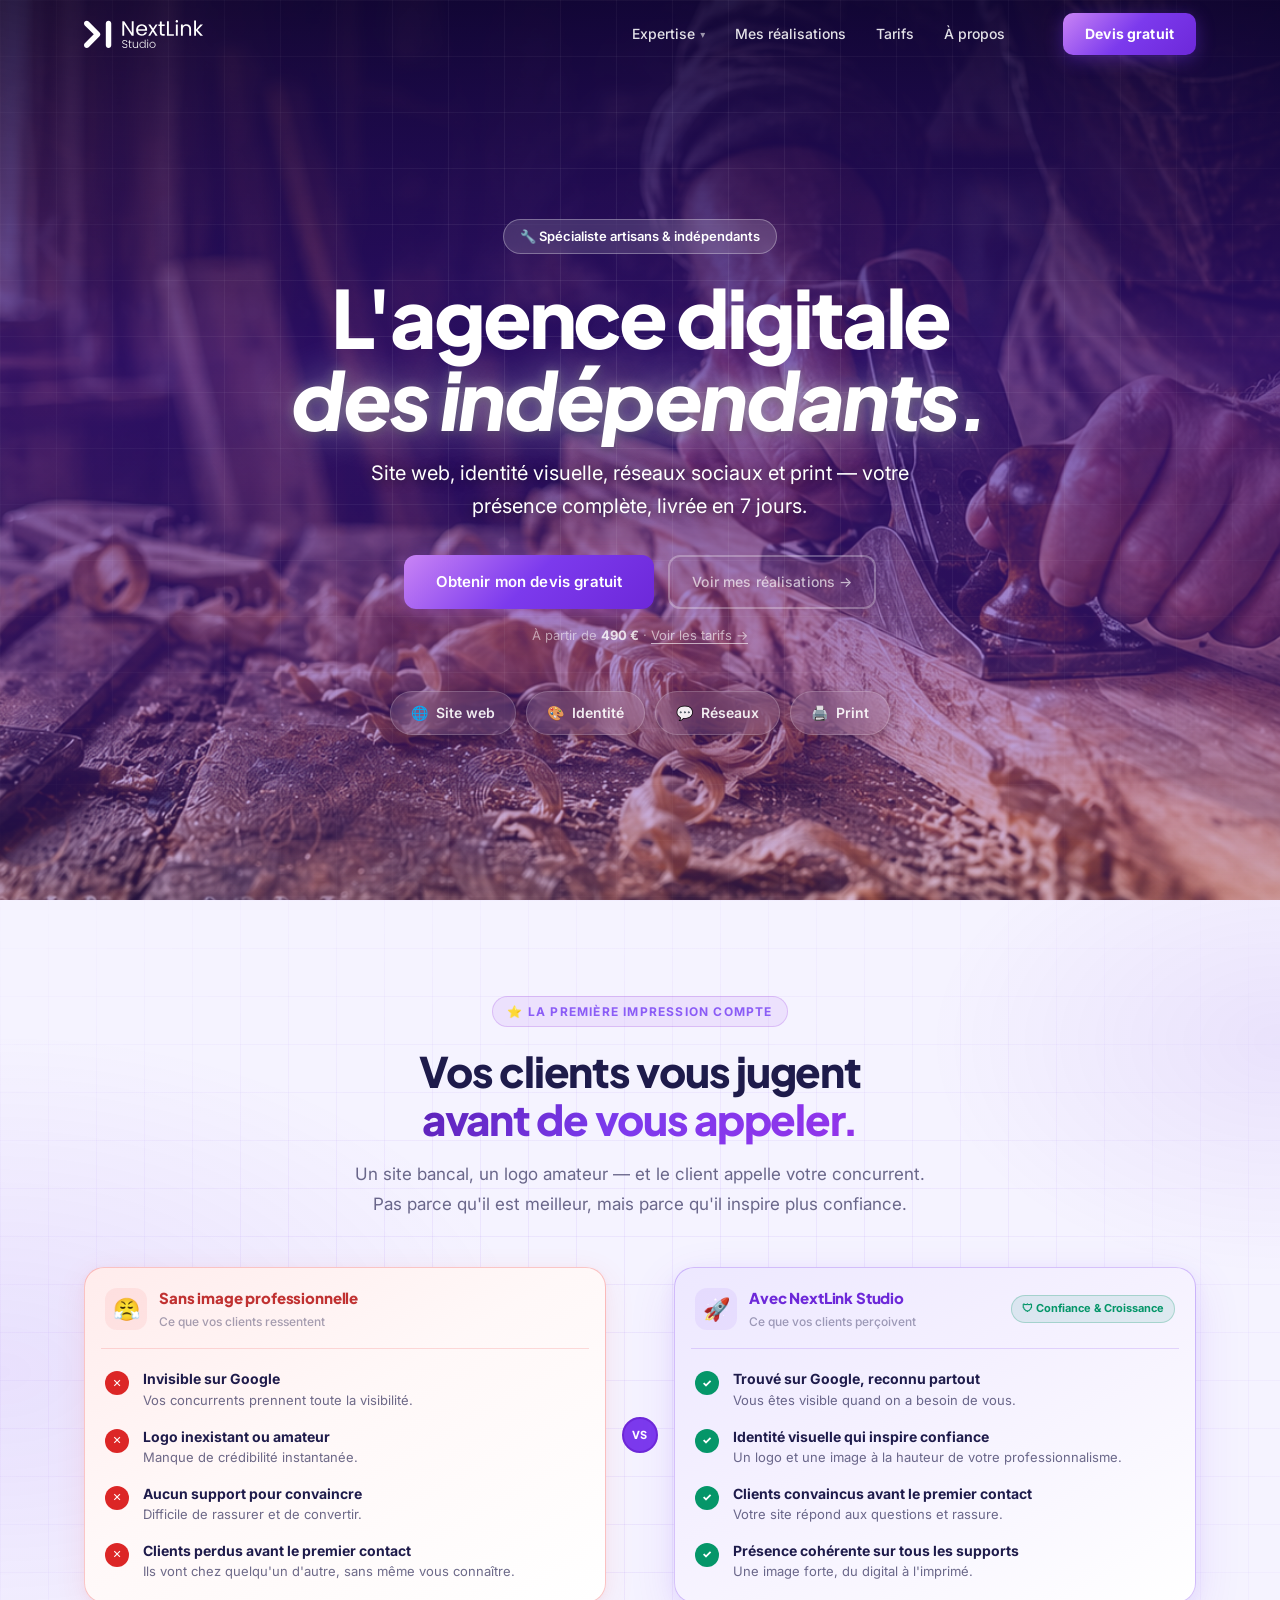
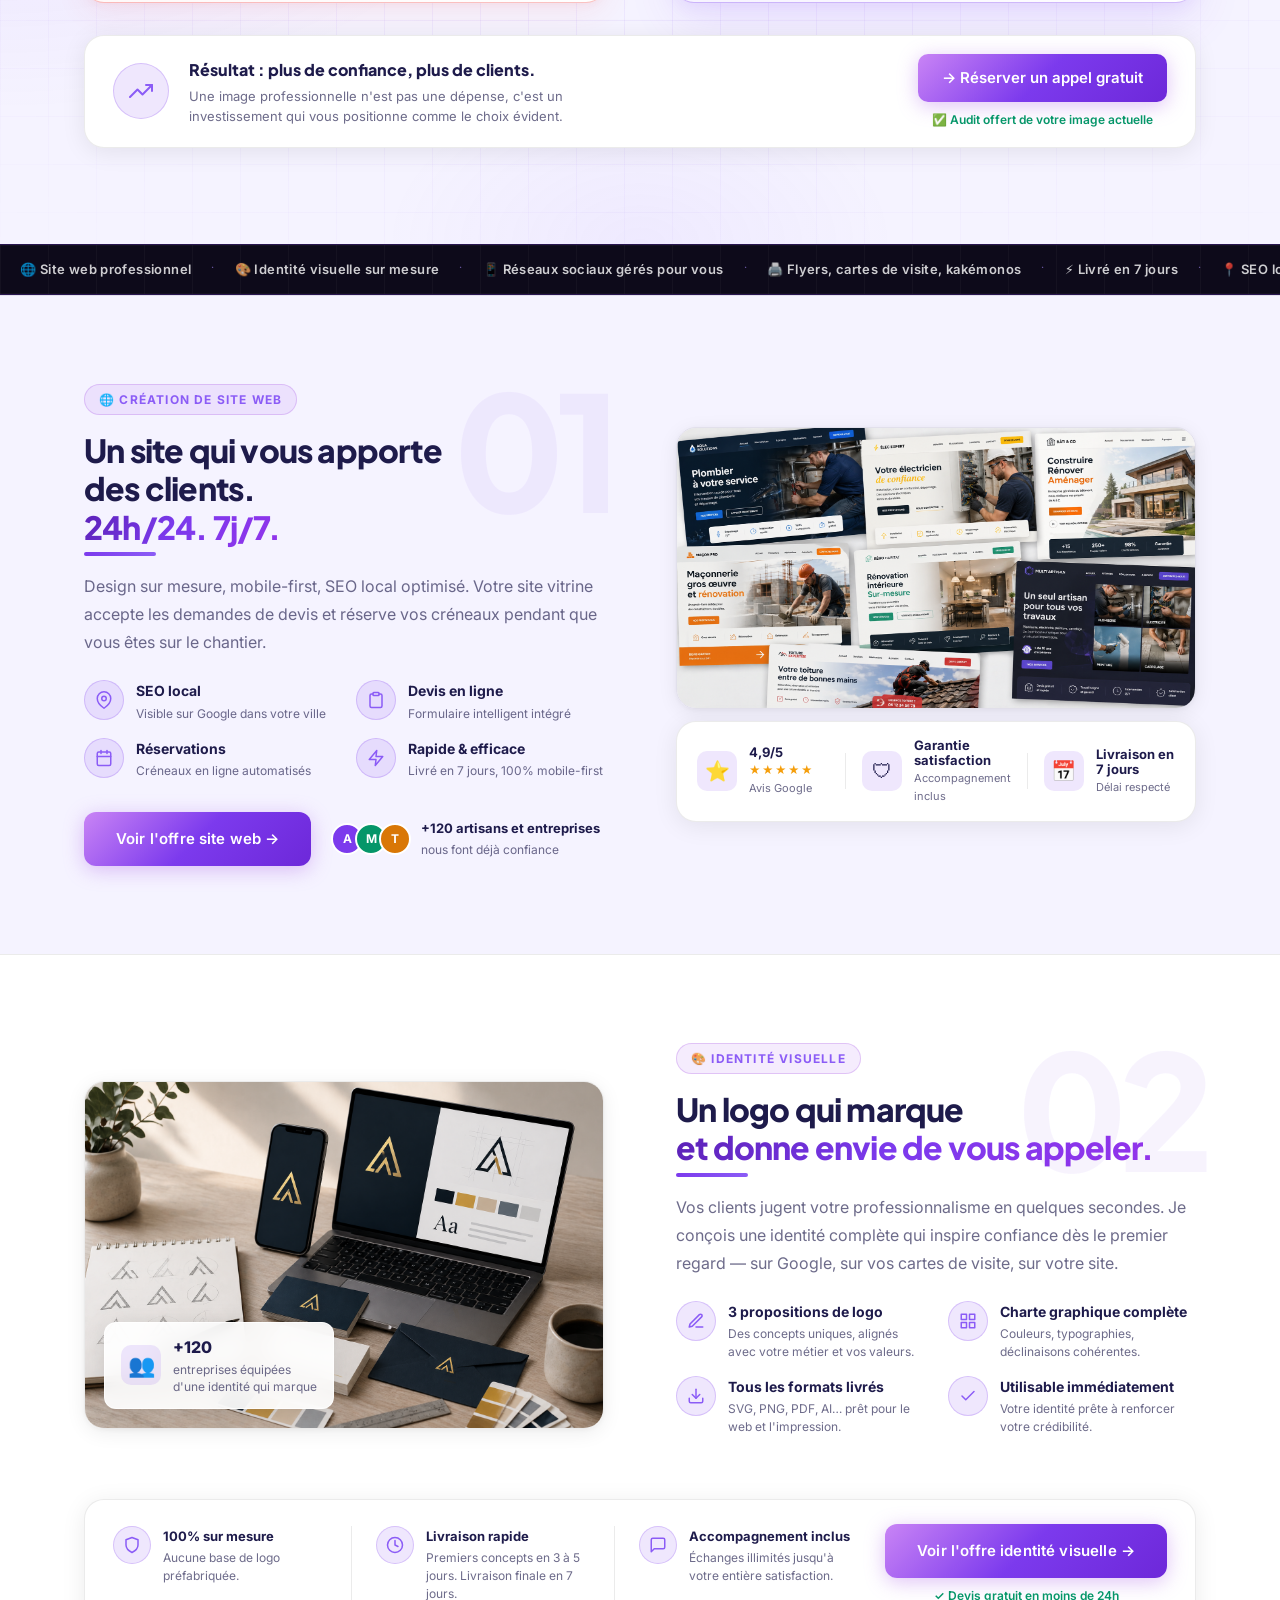
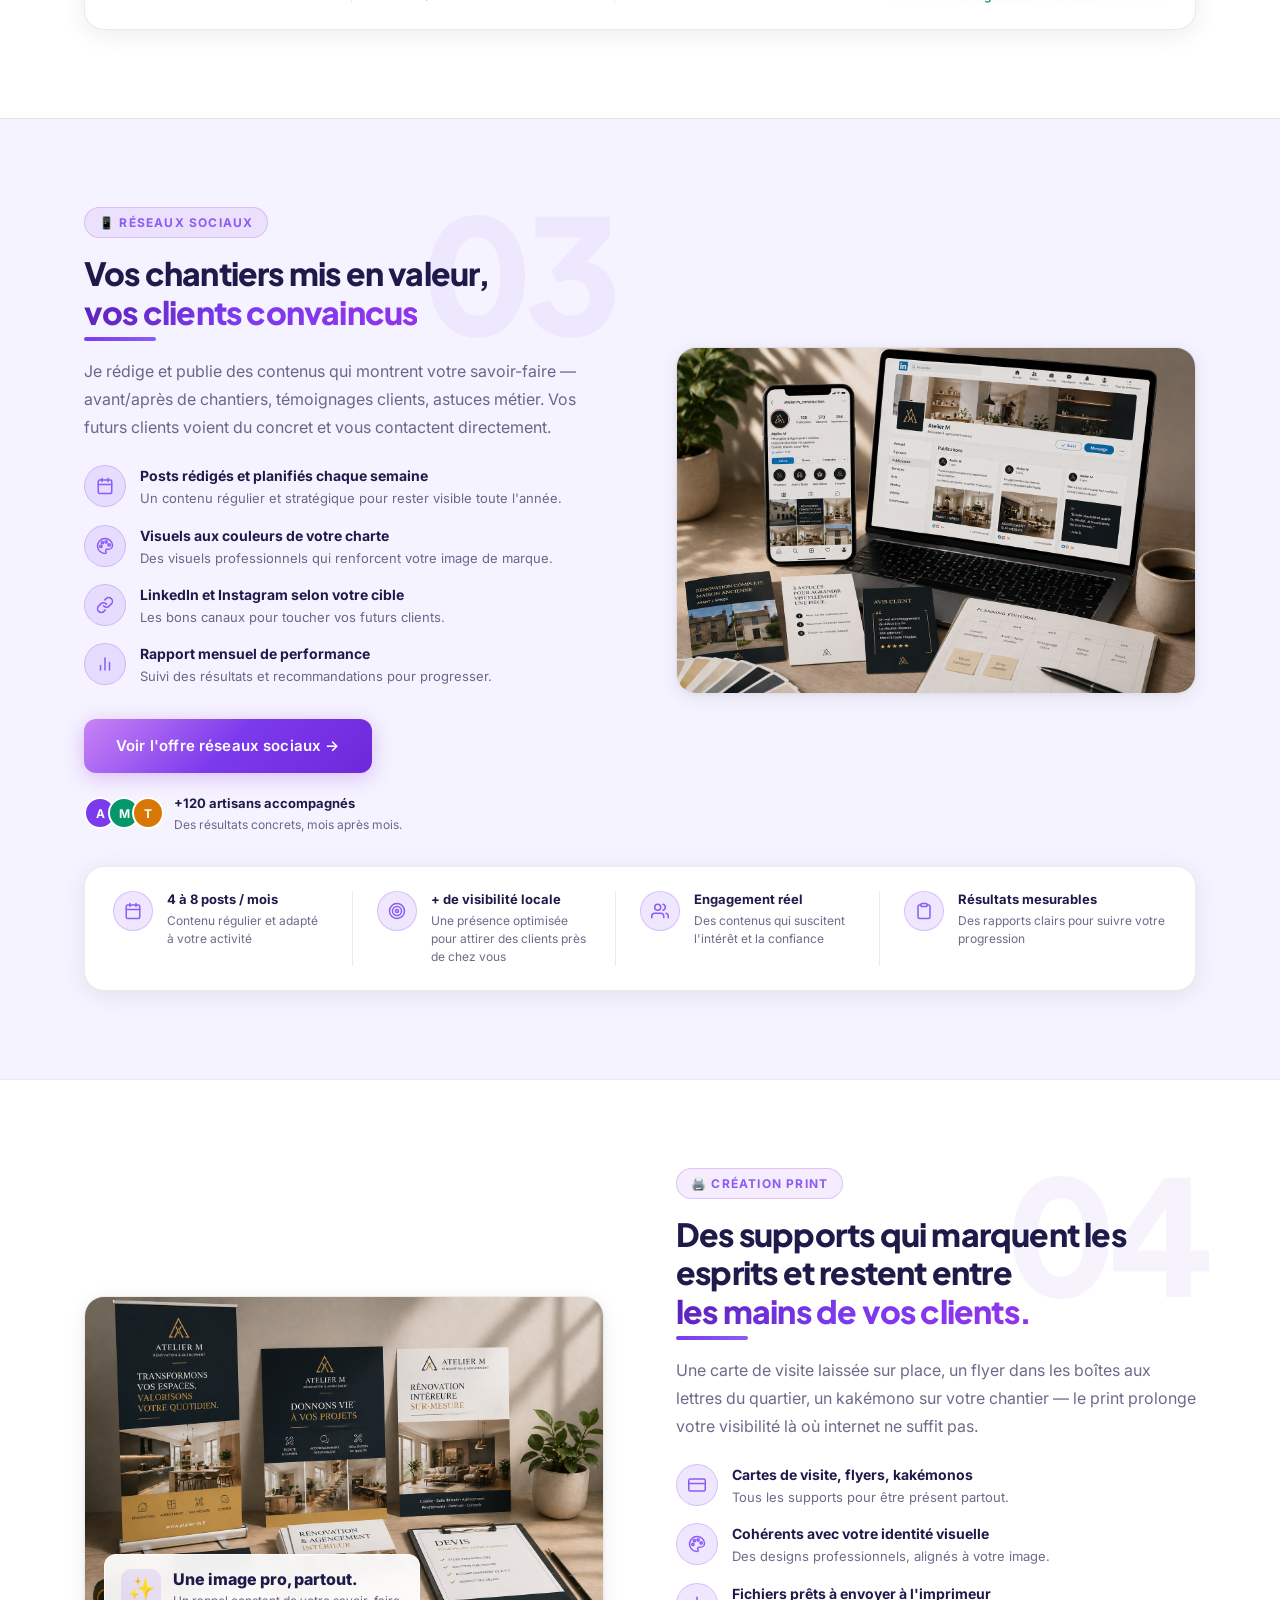
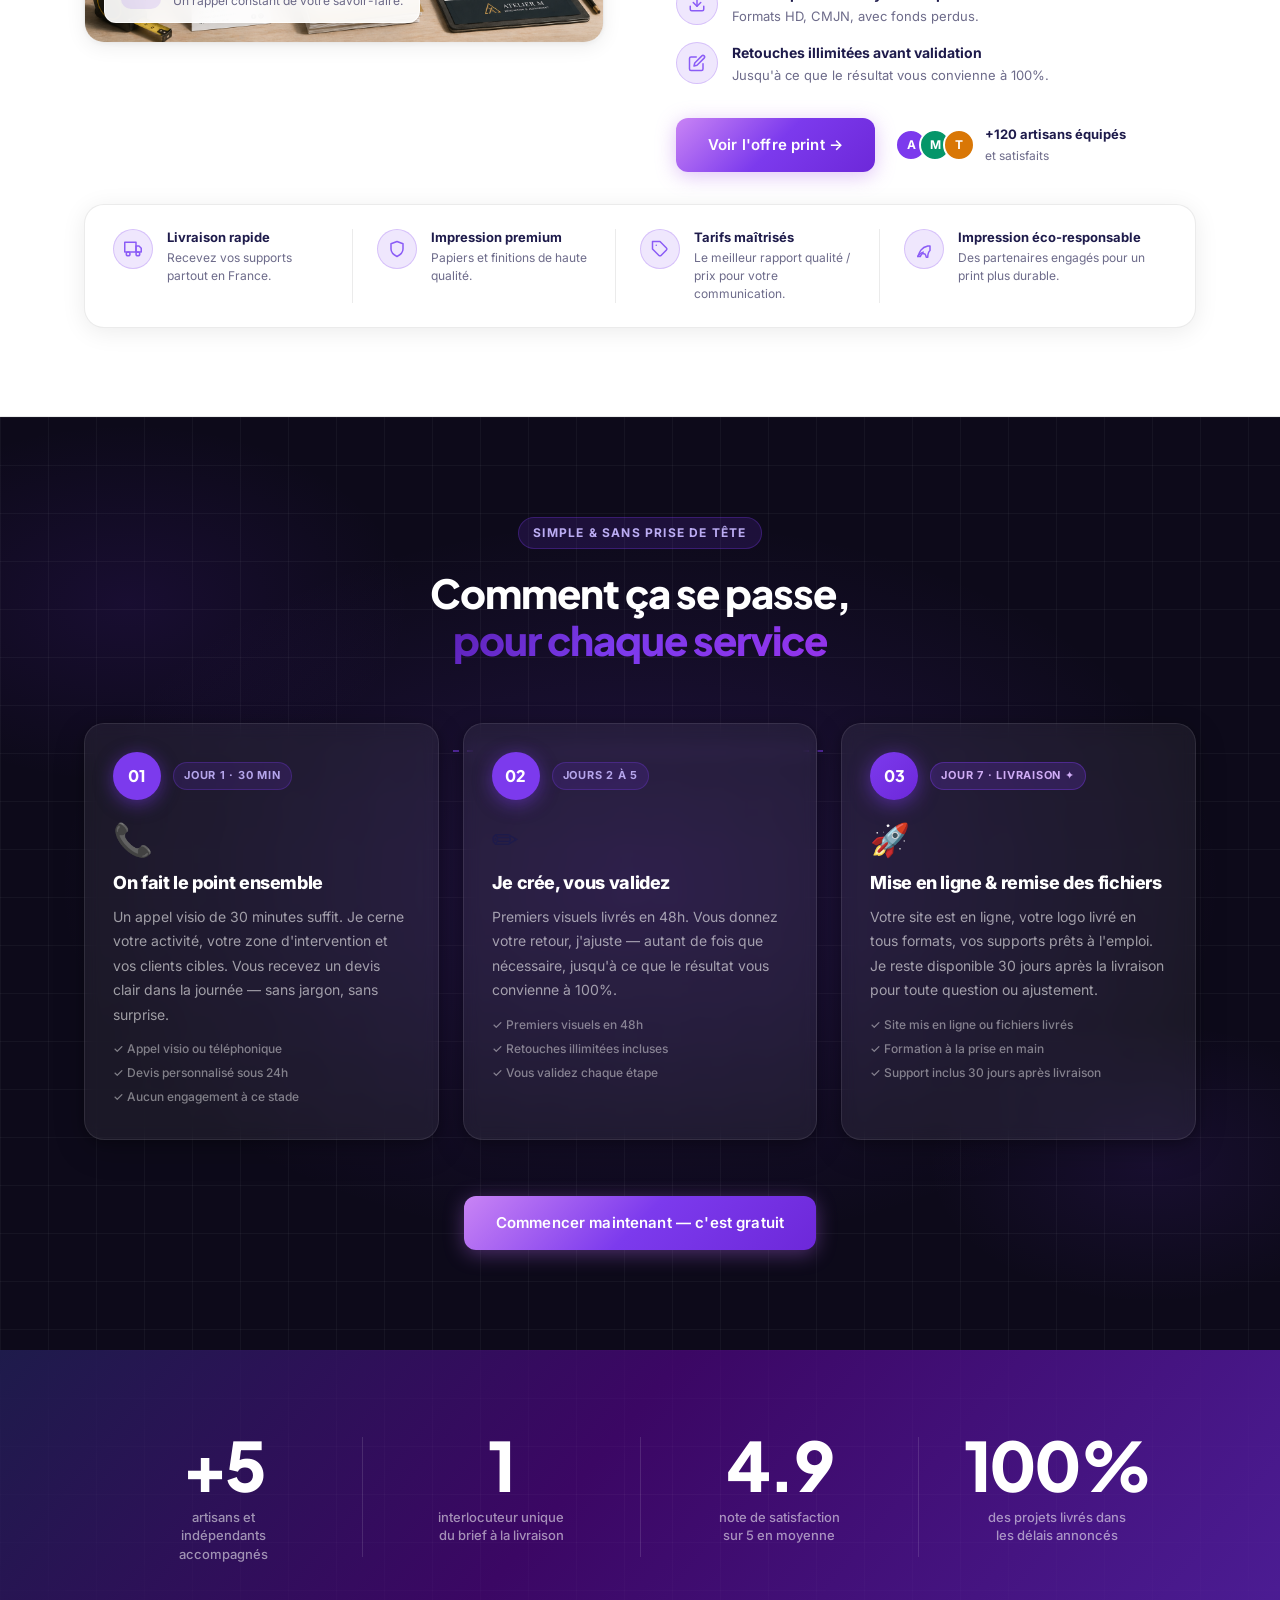
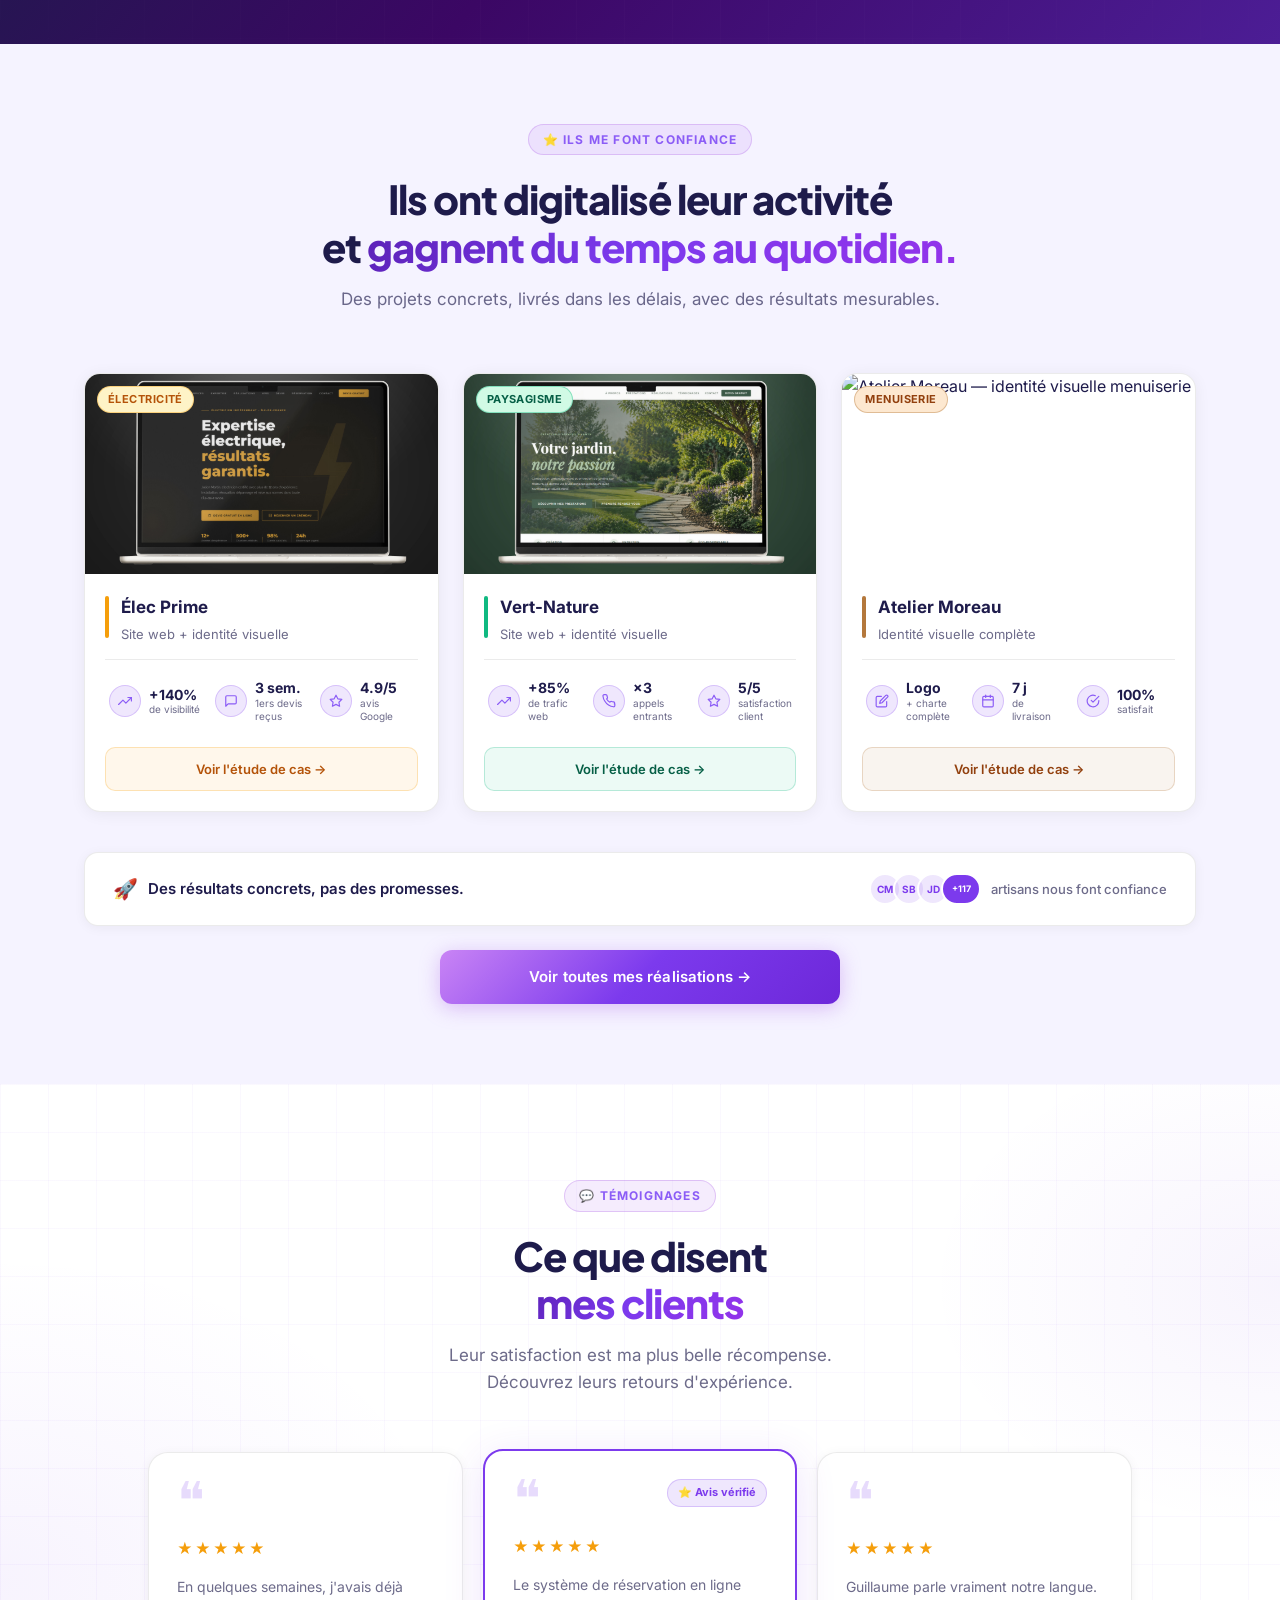
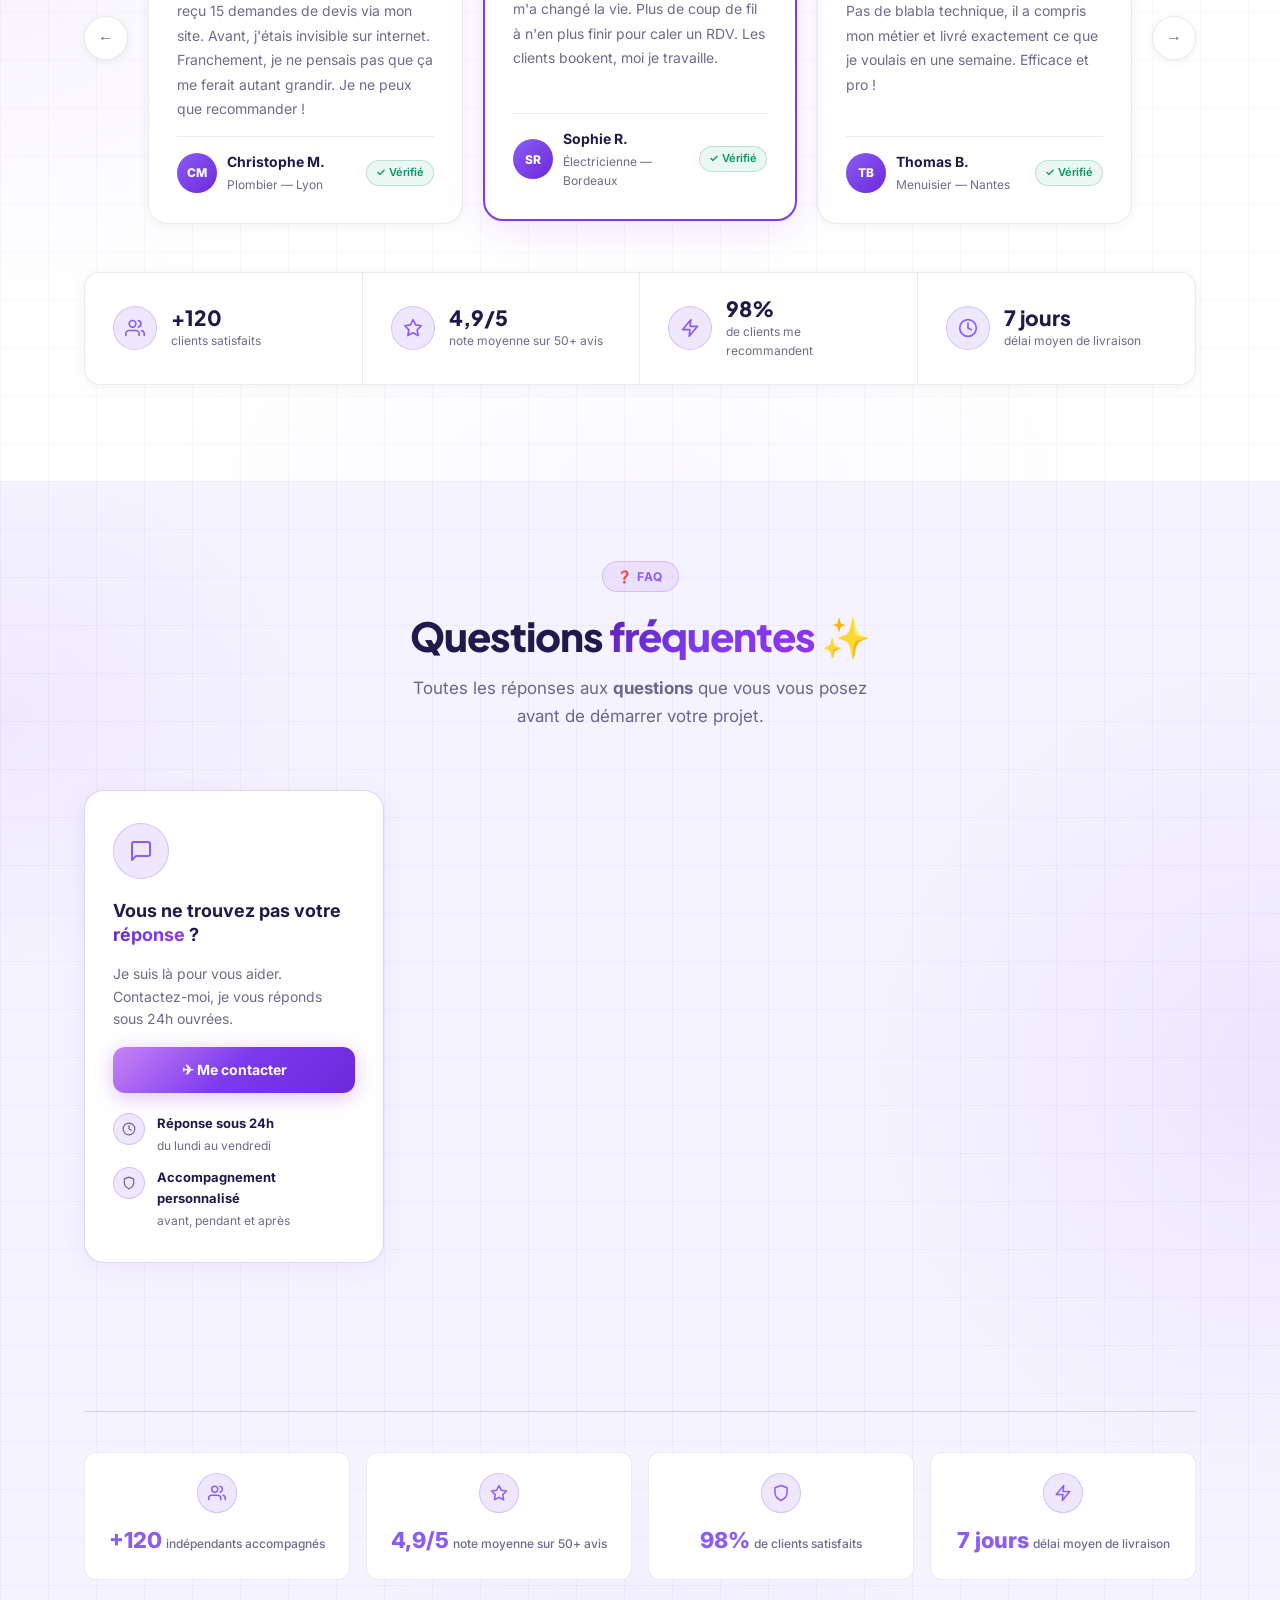
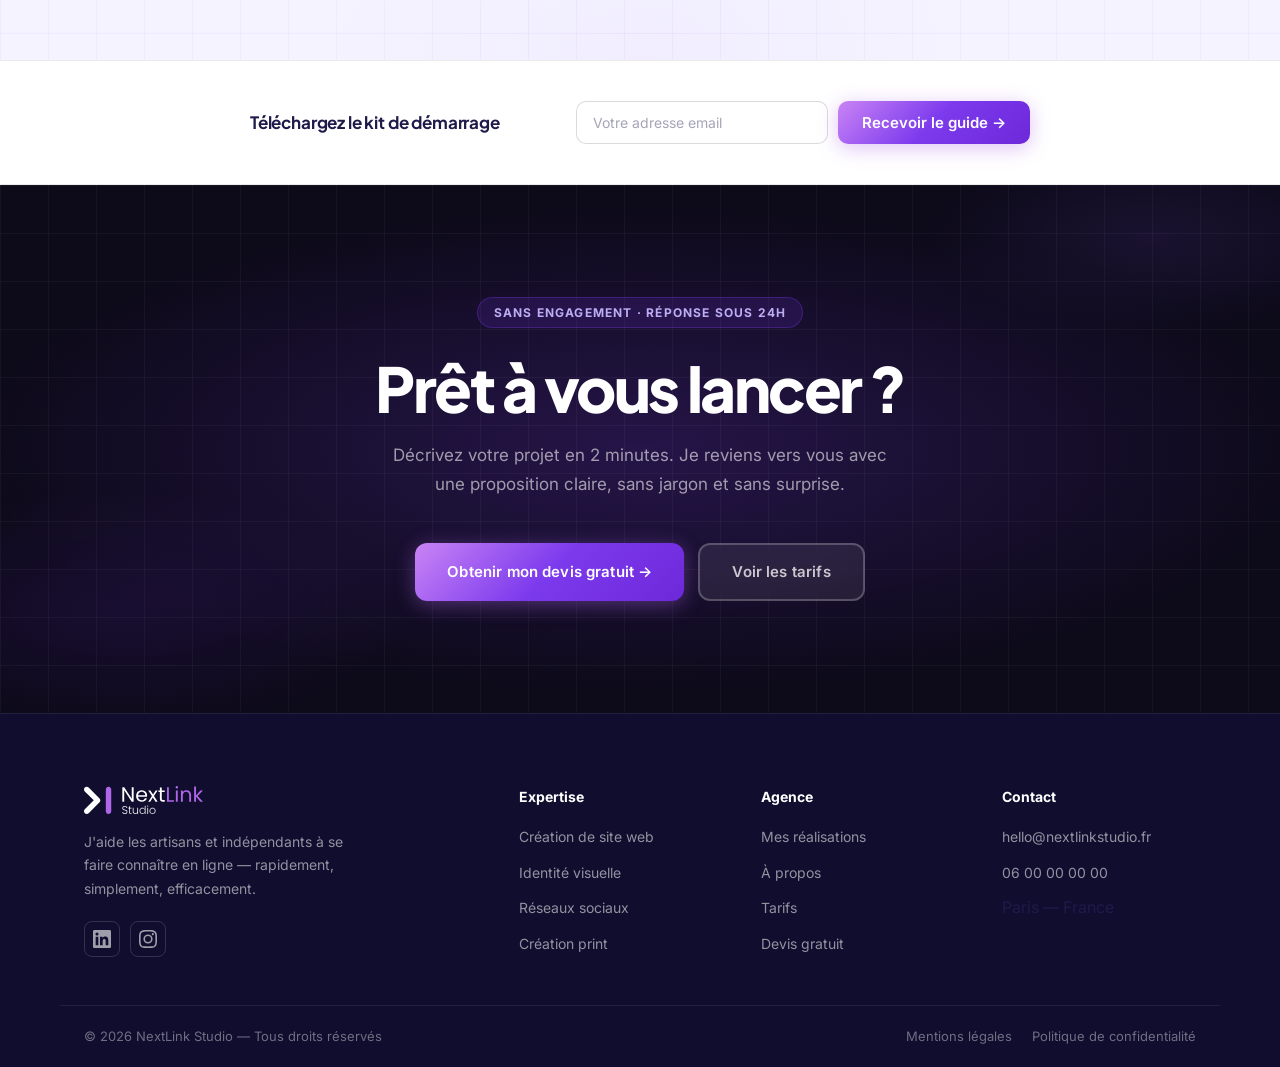
==== commit dfd8b95c: "change icon" ====
--- a/index.html
+++ b/index.html
@@ -235,7 +235,7 @@
       </div>
       <div class="pain-result">
         <div class="pain-result-left">
-          <div class="pain-result-icon">📊</div>
+          <div class="pain-result-icon"><svg xmlns="http://www.w3.org/2000/svg" width="24" height="24" viewBox="0 0 24 24" fill="none" stroke="currentColor" stroke-width="2" stroke-linecap="round" stroke-linejoin="round"><polyline points="23 6 13.5 15.5 8.5 10.5 1 18"/><polyline points="17 6 23 6 23 12"/></svg></div>
           <div class="pain-result-body">
             <strong>Résultat : plus de confiance, plus de clients.</strong>
             <p>Une image professionnelle n'est pas une dépense, c'est un investissement qui vous positionne comme le choix évident.</p>
@@ -283,28 +283,28 @@
             <p>Design sur mesure, mobile-first, SEO local optimisé. Votre site vitrine accepte les demandes de devis et réserve vos créneaux pendant que vous êtes sur le chantier.</p>
             <div class="spotlight-features">
               <div class="spotlight-feature">
-                <div class="spotlight-feature-icon">📍</div>
+                <div class="spotlight-feature-icon"><svg xmlns="http://www.w3.org/2000/svg" width="18" height="18" viewBox="0 0 24 24" fill="none" stroke="currentColor" stroke-width="2" stroke-linecap="round" stroke-linejoin="round"><path d="M21 10c0 7-9 13-9 13s-9-6-9-13a9 9 0 0 1 18 0z"/><circle cx="12" cy="10" r="3"/></svg></div>
                 <div class="spotlight-feature-text">
                   <strong>SEO local</strong>
                   <span>Visible sur Google dans votre ville</span>
                 </div>
               </div>
               <div class="spotlight-feature">
-                <div class="spotlight-feature-icon">📋</div>
+                <div class="spotlight-feature-icon"><svg xmlns="http://www.w3.org/2000/svg" width="18" height="18" viewBox="0 0 24 24" fill="none" stroke="currentColor" stroke-width="2" stroke-linecap="round" stroke-linejoin="round"><path d="M16 4h2a2 2 0 0 1 2 2v14a2 2 0 0 1-2 2H6a2 2 0 0 1-2-2V6a2 2 0 0 1 2-2h2"/><rect x="8" y="2" width="8" height="4" rx="1" ry="1"/></svg></div>
                 <div class="spotlight-feature-text">
                   <strong>Devis en ligne</strong>
                   <span>Formulaire intelligent intégré</span>
                 </div>
               </div>
               <div class="spotlight-feature">
-                <div class="spotlight-feature-icon">📅</div>
+                <div class="spotlight-feature-icon"><svg xmlns="http://www.w3.org/2000/svg" width="18" height="18" viewBox="0 0 24 24" fill="none" stroke="currentColor" stroke-width="2" stroke-linecap="round" stroke-linejoin="round"><rect x="3" y="4" width="18" height="18" rx="2" ry="2"/><line x1="16" y1="2" x2="16" y2="6"/><line x1="8" y1="2" x2="8" y2="6"/><line x1="3" y1="10" x2="21" y2="10"/></svg></div>
                 <div class="spotlight-feature-text">
                   <strong>Réservations</strong>
                   <span>Créneaux en ligne automatisés</span>
                 </div>
               </div>
               <div class="spotlight-feature">
-                <div class="spotlight-feature-icon">🚀</div>
+                <div class="spotlight-feature-icon"><svg xmlns="http://www.w3.org/2000/svg" width="18" height="18" viewBox="0 0 24 24" fill="none" stroke="currentColor" stroke-width="2" stroke-linecap="round" stroke-linejoin="round"><polygon points="13 2 3 14 12 14 11 22 21 10 12 10 13 2"/></svg></div>
                 <div class="spotlight-feature-text">
                   <strong>Rapide & efficace</strong>
                   <span>Livré en 7 jours, 100% mobile-first</span>
@@ -372,28 +372,36 @@
             <p>Vos clients jugent votre professionnalisme en quelques secondes. Je conçois une identité complète qui inspire confiance dès le premier regard — sur Google, sur vos cartes de visite, sur votre site.</p>
             <div class="spotlight-features">
               <div class="spotlight-feature">
-                <div class="spotlight-feature-icon">✏️</div>
+                <div class="spotlight-feature-icon">
+                  <svg xmlns="http://www.w3.org/2000/svg" width="18" height="18" viewBox="0 0 24 24" fill="none" stroke="currentColor" stroke-width="2" stroke-linecap="round" stroke-linejoin="round"><path d="M12 20h9"/><path d="M16.5 3.5a2.121 2.121 0 0 1 3 3L7 19l-4 1 1-4L16.5 3.5z"/></svg>
+                </div>
                 <div class="spotlight-feature-text">
                   <strong>3 propositions de logo</strong>
                   <span>Des concepts uniques, alignés avec votre métier et vos valeurs.</span>
                 </div>
               </div>
               <div class="spotlight-feature">
-                <div class="spotlight-feature-icon">⊞</div>
+                <div class="spotlight-feature-icon">
+                  <svg xmlns="http://www.w3.org/2000/svg" width="18" height="18" viewBox="0 0 24 24" fill="none" stroke="currentColor" stroke-width="2" stroke-linecap="round" stroke-linejoin="round"><rect x="3" y="3" width="7" height="7"/><rect x="14" y="3" width="7" height="7"/><rect x="14" y="14" width="7" height="7"/><rect x="3" y="14" width="7" height="7"/></svg>
+                </div>
                 <div class="spotlight-feature-text">
                   <strong>Charte graphique complète</strong>
                   <span>Couleurs, typographies, déclinaisons cohérentes.</span>
                 </div>
               </div>
               <div class="spotlight-feature">
-                <div class="spotlight-feature-icon">⬇</div>
+                <div class="spotlight-feature-icon">
+                  <svg xmlns="http://www.w3.org/2000/svg" width="18" height="18" viewBox="0 0 24 24" fill="none" stroke="currentColor" stroke-width="2" stroke-linecap="round" stroke-linejoin="round"><path d="M21 15v4a2 2 0 0 1-2 2H5a2 2 0 0 1-2-2v-4"/><polyline points="7 10 12 15 17 10"/><line x1="12" y1="15" x2="12" y2="3"/></svg>
+                </div>
                 <div class="spotlight-feature-text">
                   <strong>Tous les formats livrés</strong>
                   <span>SVG, PNG, PDF, AI… prêt pour le web et l'impression.</span>
                 </div>
               </div>
               <div class="spotlight-feature">
-                <div class="spotlight-feature-icon">✓</div>
+                <div class="spotlight-feature-icon">
+                  <svg xmlns="http://www.w3.org/2000/svg" width="18" height="18" viewBox="0 0 24 24" fill="none" stroke="currentColor" stroke-width="2" stroke-linecap="round" stroke-linejoin="round"><polyline points="20 6 9 17 4 12"/></svg>
+                </div>
                 <div class="spotlight-feature-text">
                   <strong>Utilisable immédiatement</strong>
                   <span>Votre identité prête à renforcer votre crédibilité.</span>
@@ -417,21 +425,21 @@
         <div class="spotlight-iv-bottom">
           <div class="spotlight-iv-bottom-stats">
             <div class="spotlight-iv-stat">
-              <div class="spotlight-iv-stat-icon">🛡</div>
+              <div class="spotlight-iv-stat-icon"><svg xmlns="http://www.w3.org/2000/svg" width="18" height="18" viewBox="0 0 24 24" fill="none" stroke="currentColor" stroke-width="2" stroke-linecap="round" stroke-linejoin="round"><path d="M12 22s8-4 8-10V5l-8-3-8 3v7c0 6 8 10 8 10z"/></svg></div>
               <div class="spotlight-iv-stat-body">
                 <strong>100% sur mesure</strong>
                 <span>Aucune base de logo préfabriquée.</span>
               </div>
             </div>
             <div class="spotlight-iv-stat">
-              <div class="spotlight-iv-stat-icon">⏱</div>
+              <div class="spotlight-iv-stat-icon"><svg xmlns="http://www.w3.org/2000/svg" width="18" height="18" viewBox="0 0 24 24" fill="none" stroke="currentColor" stroke-width="2" stroke-linecap="round" stroke-linejoin="round"><circle cx="12" cy="12" r="10"/><polyline points="12 6 12 12 16 14"/></svg></div>
               <div class="spotlight-iv-stat-body">
                 <strong>Livraison rapide</strong>
                 <span>Premiers concepts en 3 à 5 jours. Livraison finale en 7 jours.</span>
               </div>
             </div>
             <div class="spotlight-iv-stat">
-              <div class="spotlight-iv-stat-icon">💬</div>
+              <div class="spotlight-iv-stat-icon"><svg xmlns="http://www.w3.org/2000/svg" width="18" height="18" viewBox="0 0 24 24" fill="none" stroke="currentColor" stroke-width="2" stroke-linecap="round" stroke-linejoin="round"><path d="M21 15a2 2 0 0 1-2 2H7l-4 4V5a2 2 0 0 1 2-2h14a2 2 0 0 1 2 2z"/></svg></div>
               <div class="spotlight-iv-stat-body">
                 <strong>Accompagnement inclus</strong>
                 <span>Échanges illimités jusqu'à votre entière satisfaction.</span>
@@ -457,28 +465,28 @@
             <p>Je rédige et publie des contenus qui montrent votre savoir-faire — avant/après de chantiers, témoignages clients, astuces métier. Vos futurs clients voient du concret et vous contactent directement.</p>
             <div class="spotlight-rs-list">
               <div class="spotlight-rs-item">
-                <div class="spotlight-rs-icon">📅</div>
+                <div class="spotlight-rs-icon"><svg xmlns="http://www.w3.org/2000/svg" width="18" height="18" viewBox="0 0 24 24" fill="none" stroke="currentColor" stroke-width="2" stroke-linecap="round" stroke-linejoin="round"><rect x="3" y="4" width="18" height="18" rx="2" ry="2"/><line x1="16" y1="2" x2="16" y2="6"/><line x1="8" y1="2" x2="8" y2="6"/><line x1="3" y1="10" x2="21" y2="10"/></svg></div>
                 <div class="spotlight-rs-item-text">
                   <strong>Posts rédigés et planifiés chaque semaine</strong>
                   <span>Un contenu régulier et stratégique pour rester visible toute l'année.</span>
                 </div>
               </div>
               <div class="spotlight-rs-item">
-                <div class="spotlight-rs-icon">🎨</div>
+                <div class="spotlight-rs-icon"><svg xmlns="http://www.w3.org/2000/svg" width="18" height="18" viewBox="0 0 24 24" fill="none" stroke="currentColor" stroke-width="2" stroke-linecap="round" stroke-linejoin="round"><circle cx="13.5" cy="6.5" r="1.5"/><circle cx="17.5" cy="10.5" r="1.5"/><circle cx="8.5" cy="7.5" r="1.5"/><circle cx="6.5" cy="12.5" r="1.5"/><path d="M12 2C6.5 2 2 6.5 2 12s4.5 10 10 10c.926 0 1.648-.746 1.648-1.688 0-.437-.18-.835-.437-1.125-.29-.289-.438-.652-.438-1.125a1.64 1.64 0 0 1 1.668-1.668h1.996c3.051 0 5.555-2.503 5.555-5.554C21.965 6.012 17.461 2 12 2z"/></svg></div>
                 <div class="spotlight-rs-item-text">
                   <strong>Visuels aux couleurs de votre charte</strong>
                   <span>Des visuels professionnels qui renforcent votre image de marque.</span>
                 </div>
               </div>
               <div class="spotlight-rs-item">
-                <div class="spotlight-rs-icon">🔗</div>
+                <div class="spotlight-rs-icon"><svg xmlns="http://www.w3.org/2000/svg" width="18" height="18" viewBox="0 0 24 24" fill="none" stroke="currentColor" stroke-width="2" stroke-linecap="round" stroke-linejoin="round"><path d="M10 13a5 5 0 0 0 7.54.54l3-3a5 5 0 0 0-7.07-7.07l-1.72 1.71"/><path d="M14 11a5 5 0 0 0-7.54-.54l-3 3a5 5 0 0 0 7.07 7.07l1.71-1.71"/></svg></div>
                 <div class="spotlight-rs-item-text">
                   <strong>LinkedIn et Instagram selon votre cible</strong>
                   <span>Les bons canaux pour toucher vos futurs clients.</span>
                 </div>
               </div>
               <div class="spotlight-rs-item">
-                <div class="spotlight-rs-icon">📊</div>
+                <div class="spotlight-rs-icon"><svg xmlns="http://www.w3.org/2000/svg" width="18" height="18" viewBox="0 0 24 24" fill="none" stroke="currentColor" stroke-width="2" stroke-linecap="round" stroke-linejoin="round"><line x1="18" y1="20" x2="18" y2="10"/><line x1="12" y1="20" x2="12" y2="4"/><line x1="6" y1="20" x2="6" y2="14"/></svg></div>
                 <div class="spotlight-rs-item-text">
                   <strong>Rapport mensuel de performance</strong>
                   <span>Suivi des résultats et recommandations pour progresser.</span>
@@ -506,28 +514,28 @@
         </div>
         <div class="spotlight-rs-bottom">
           <div class="spotlight-rs-stat">
-            <div class="spotlight-rs-stat-icon">📅</div>
+            <div class="spotlight-rs-stat-icon"><svg xmlns="http://www.w3.org/2000/svg" width="18" height="18" viewBox="0 0 24 24" fill="none" stroke="currentColor" stroke-width="2" stroke-linecap="round" stroke-linejoin="round"><rect x="3" y="4" width="18" height="18" rx="2" ry="2"/><line x1="16" y1="2" x2="16" y2="6"/><line x1="8" y1="2" x2="8" y2="6"/><line x1="3" y1="10" x2="21" y2="10"/></svg></div>
             <div class="spotlight-rs-stat-body">
               <strong>4 à 8 posts / mois</strong>
               <span>Contenu régulier et adapté à votre activité</span>
             </div>
           </div>
           <div class="spotlight-rs-stat">
-            <div class="spotlight-rs-stat-icon">🎯</div>
+            <div class="spotlight-rs-stat-icon"><svg xmlns="http://www.w3.org/2000/svg" width="18" height="18" viewBox="0 0 24 24" fill="none" stroke="currentColor" stroke-width="2" stroke-linecap="round" stroke-linejoin="round"><circle cx="12" cy="12" r="10"/><circle cx="12" cy="12" r="6"/><circle cx="12" cy="12" r="2"/></svg></div>
             <div class="spotlight-rs-stat-body">
               <strong>+ de visibilité locale</strong>
               <span>Une présence optimisée pour attirer des clients près de chez vous</span>
             </div>
           </div>
           <div class="spotlight-rs-stat">
-            <div class="spotlight-rs-stat-icon">👥</div>
+            <div class="spotlight-rs-stat-icon"><svg xmlns="http://www.w3.org/2000/svg" width="18" height="18" viewBox="0 0 24 24" fill="none" stroke="currentColor" stroke-width="2" stroke-linecap="round" stroke-linejoin="round"><path d="M17 21v-2a4 4 0 0 0-4-4H5a4 4 0 0 0-4 4v2"/><circle cx="9" cy="7" r="4"/><path d="M23 21v-2a4 4 0 0 0-3-3.87"/><path d="M16 3.13a4 4 0 0 1 0 7.75"/></svg></div>
             <div class="spotlight-rs-stat-body">
               <strong>Engagement réel</strong>
               <span>Des contenus qui suscitent l'intérêt et la confiance</span>
             </div>
           </div>
           <div class="spotlight-rs-stat">
-            <div class="spotlight-rs-stat-icon">📋</div>
+            <div class="spotlight-rs-stat-icon"><svg xmlns="http://www.w3.org/2000/svg" width="18" height="18" viewBox="0 0 24 24" fill="none" stroke="currentColor" stroke-width="2" stroke-linecap="round" stroke-linejoin="round"><path d="M16 4h2a2 2 0 0 1 2 2v14a2 2 0 0 1-2 2H6a2 2 0 0 1-2-2V6a2 2 0 0 1 2-2h2"/><rect x="8" y="2" width="8" height="4" rx="1" ry="1"/></svg></div>
             <div class="spotlight-rs-stat-body">
               <strong>Résultats mesurables</strong>
               <span>Des rapports clairs pour suivre votre progression</span>
@@ -548,28 +556,28 @@
             <p>Une carte de visite laissée sur place, un flyer dans les boîtes aux lettres du quartier, un kakémono sur votre chantier — le print prolonge votre visibilité là où internet ne suffit pas.</p>
             <div class="spotlight-rs-list">
               <div class="spotlight-rs-item">
-                <div class="spotlight-rs-icon">💳</div>
+                <div class="spotlight-rs-icon"><svg xmlns="http://www.w3.org/2000/svg" width="18" height="18" viewBox="0 0 24 24" fill="none" stroke="currentColor" stroke-width="2" stroke-linecap="round" stroke-linejoin="round"><rect x="1" y="4" width="22" height="16" rx="2" ry="2"/><line x1="1" y1="10" x2="23" y2="10"/></svg></div>
                 <div class="spotlight-rs-item-text">
                   <strong>Cartes de visite, flyers, kakémonos</strong>
                   <span>Tous les supports pour être présent partout.</span>
                 </div>
               </div>
               <div class="spotlight-rs-item">
-                <div class="spotlight-rs-icon">🎨</div>
+                <div class="spotlight-rs-icon"><svg xmlns="http://www.w3.org/2000/svg" width="18" height="18" viewBox="0 0 24 24" fill="none" stroke="currentColor" stroke-width="2" stroke-linecap="round" stroke-linejoin="round"><circle cx="13.5" cy="6.5" r="1.5"/><circle cx="17.5" cy="10.5" r="1.5"/><circle cx="8.5" cy="7.5" r="1.5"/><circle cx="6.5" cy="12.5" r="1.5"/><path d="M12 2C6.5 2 2 6.5 2 12s4.5 10 10 10c.926 0 1.648-.746 1.648-1.688 0-.437-.18-.835-.437-1.125-.29-.289-.438-.652-.438-1.125a1.64 1.64 0 0 1 1.668-1.668h1.996c3.051 0 5.555-2.503 5.555-5.554C21.965 6.012 17.461 2 12 2z"/></svg></div>
                 <div class="spotlight-rs-item-text">
                   <strong>Cohérents avec votre identité visuelle</strong>
                   <span>Des designs professionnels, alignés à votre image.</span>
                 </div>
               </div>
               <div class="spotlight-rs-item">
-                <div class="spotlight-rs-icon">⬇</div>
+                <div class="spotlight-rs-icon"><svg xmlns="http://www.w3.org/2000/svg" width="18" height="18" viewBox="0 0 24 24" fill="none" stroke="currentColor" stroke-width="2" stroke-linecap="round" stroke-linejoin="round"><path d="M21 15v4a2 2 0 0 1-2 2H5a2 2 0 0 1-2-2v-4"/><polyline points="7 10 12 15 17 10"/><line x1="12" y1="15" x2="12" y2="3"/></svg></div>
                 <div class="spotlight-rs-item-text">
                   <strong>Fichiers prêts à envoyer à l'imprimeur</strong>
                   <span>Formats HD, CMJN, avec fonds perdus.</span>
                 </div>
               </div>
               <div class="spotlight-rs-item">
-                <div class="spotlight-rs-icon">✏️</div>
+                <div class="spotlight-rs-icon"><svg xmlns="http://www.w3.org/2000/svg" width="18" height="18" viewBox="0 0 24 24" fill="none" stroke="currentColor" stroke-width="2" stroke-linecap="round" stroke-linejoin="round"><path d="M11 4H4a2 2 0 0 0-2 2v14a2 2 0 0 0 2 2h14a2 2 0 0 0 2-2v-7"/><path d="M18.5 2.5a2.121 2.121 0 0 1 3 3L12 15l-4 1 1-4 9.5-9.5z"/></svg></div>
                 <div class="spotlight-rs-item-text">
                   <strong>Retouches illimitées avant validation</strong>
                   <span>Jusqu'à ce que le résultat vous convienne à 100%.</span>
@@ -606,28 +614,28 @@
         </div>
         <div class="spotlight-rs-bottom">
           <div class="spotlight-rs-stat">
-            <div class="spotlight-rs-stat-icon">🚚</div>
+            <div class="spotlight-rs-stat-icon"><svg xmlns="http://www.w3.org/2000/svg" width="18" height="18" viewBox="0 0 24 24" fill="none" stroke="currentColor" stroke-width="2" stroke-linecap="round" stroke-linejoin="round"><rect x="1" y="3" width="15" height="13"/><polygon points="16 8 20 8 23 11 23 16 16 16 16 8"/><circle cx="5.5" cy="18.5" r="2.5"/><circle cx="18.5" cy="18.5" r="2.5"/></svg></div>
             <div class="spotlight-rs-stat-body">
               <strong>Livraison rapide</strong>
               <span>Recevez vos supports partout en France.</span>
             </div>
           </div>
           <div class="spotlight-rs-stat">
-            <div class="spotlight-rs-stat-icon">🛡</div>
+            <div class="spotlight-rs-stat-icon"><svg xmlns="http://www.w3.org/2000/svg" width="18" height="18" viewBox="0 0 24 24" fill="none" stroke="currentColor" stroke-width="2" stroke-linecap="round" stroke-linejoin="round"><path d="M12 22s8-4 8-10V5l-8-3-8 3v7c0 6 8 10 8 10z"/></svg></div>
             <div class="spotlight-rs-stat-body">
               <strong>Impression premium</strong>
               <span>Papiers et finitions de haute qualité.</span>
             </div>
           </div>
           <div class="spotlight-rs-stat">
-            <div class="spotlight-rs-stat-icon">🏷</div>
+            <div class="spotlight-rs-stat-icon"><svg xmlns="http://www.w3.org/2000/svg" width="18" height="18" viewBox="0 0 24 24" fill="none" stroke="currentColor" stroke-width="2" stroke-linecap="round" stroke-linejoin="round"><path d="M20.59 13.41l-7.17 7.17a2 2 0 0 1-2.83 0L2 12V2h10l8.59 8.59a2 2 0 0 1 0 2.82z"/><line x1="7" y1="7" x2="7.01" y2="7"/></svg></div>
             <div class="spotlight-rs-stat-body">
               <strong>Tarifs maîtrisés</strong>
               <span>Le meilleur rapport qualité / prix pour votre communication.</span>
             </div>
           </div>
           <div class="spotlight-rs-stat">
-            <div class="spotlight-rs-stat-icon">🌿</div>
+            <div class="spotlight-rs-stat-icon"><svg xmlns="http://www.w3.org/2000/svg" width="18" height="18" viewBox="0 0 24 24" fill="none" stroke="currentColor" stroke-width="2" stroke-linecap="round" stroke-linejoin="round"><path d="M17 8C8 10 5.9 16.17 3.82 22h3.28c.55-1.7 1.58-3.15 2.9-4.26 1.04.48 2.13.77 3.24.84C14.68 20.57 15 23 15 23h2c0-6.47 3-9 3-9V8z"/><path d="M3.82 22c0 0 2.18-4.62 7.18-5.82"/></svg></div>
             <div class="spotlight-rs-stat-body">
               <strong>Impression éco-responsable</strong>
               <span>Des partenaires engagés pour un print plus durable.</span>
@@ -750,15 +758,15 @@
             </div>
             <div class="pf-stats">
               <div class="pf-stat">
-                <span class="pf-stat-icon">📈</span>
+                <div class="pf-stat-icon"><svg xmlns="http://www.w3.org/2000/svg" width="14" height="14" viewBox="0 0 24 24" fill="none" stroke="currentColor" stroke-width="2" stroke-linecap="round" stroke-linejoin="round"><polyline points="23 6 13.5 15.5 8.5 10.5 1 18"/><polyline points="17 6 23 6 23 12"/></svg></div>
                 <div class="pf-stat-text"><span class="pf-stat-value">+140%</span><span class="pf-stat-label">de visibilité</span></div>
               </div>
               <div class="pf-stat">
-                <span class="pf-stat-icon">💬</span>
+                <div class="pf-stat-icon"><svg xmlns="http://www.w3.org/2000/svg" width="14" height="14" viewBox="0 0 24 24" fill="none" stroke="currentColor" stroke-width="2" stroke-linecap="round" stroke-linejoin="round"><path d="M21 15a2 2 0 0 1-2 2H7l-4 4V5a2 2 0 0 1 2-2h14a2 2 0 0 1 2 2z"/></svg></div>
                 <div class="pf-stat-text"><span class="pf-stat-value">3 sem.</span><span class="pf-stat-label">1ers devis reçus</span></div>
               </div>
               <div class="pf-stat">
-                <span class="pf-stat-icon">⭐</span>
+                <div class="pf-stat-icon"><svg xmlns="http://www.w3.org/2000/svg" width="14" height="14" viewBox="0 0 24 24" fill="none" stroke="currentColor" stroke-width="2" stroke-linecap="round" stroke-linejoin="round"><polygon points="12 2 15.09 8.26 22 9.27 17 14.14 18.18 21.02 12 17.77 5.82 21.02 7 14.14 2 9.27 8.91 8.26 12 2"/></svg></div>
                 <div class="pf-stat-text"><span class="pf-stat-value">4.9/5</span><span class="pf-stat-label">avis Google</span></div>
               </div>
             </div>
@@ -780,15 +788,15 @@
             </div>
             <div class="pf-stats">
               <div class="pf-stat">
-                <span class="pf-stat-icon">🌿</span>
+                <div class="pf-stat-icon"><svg xmlns="http://www.w3.org/2000/svg" width="14" height="14" viewBox="0 0 24 24" fill="none" stroke="currentColor" stroke-width="2" stroke-linecap="round" stroke-linejoin="round"><polyline points="23 6 13.5 15.5 8.5 10.5 1 18"/><polyline points="17 6 23 6 23 12"/></svg></div>
                 <div class="pf-stat-text"><span class="pf-stat-value">+85%</span><span class="pf-stat-label">de trafic web</span></div>
               </div>
               <div class="pf-stat">
-                <span class="pf-stat-icon">📞</span>
+                <div class="pf-stat-icon"><svg xmlns="http://www.w3.org/2000/svg" width="14" height="14" viewBox="0 0 24 24" fill="none" stroke="currentColor" stroke-width="2" stroke-linecap="round" stroke-linejoin="round"><path d="M22 16.92v3a2 2 0 0 1-2.18 2 19.79 19.79 0 0 1-8.63-3.07A19.5 19.5 0 0 1 4.69 12a19.79 19.79 0 0 1-3.07-8.67A2 2 0 0 1 3.6 1.17h3a2 2 0 0 1 2 1.72c.127.96.361 1.903.7 2.81a2 2 0 0 1-.45 2.11L7.91 8.5a16 16 0 0 0 5.59 5.59l.91-.91a2 2 0 0 1 2.11-.45c.907.339 1.85.573 2.81.7A2 2 0 0 1 21 16.92z"/></svg></div>
                 <div class="pf-stat-text"><span class="pf-stat-value">×3</span><span class="pf-stat-label">appels entrants</span></div>
               </div>
               <div class="pf-stat">
-                <span class="pf-stat-icon">🏆</span>
+                <div class="pf-stat-icon"><svg xmlns="http://www.w3.org/2000/svg" width="14" height="14" viewBox="0 0 24 24" fill="none" stroke="currentColor" stroke-width="2" stroke-linecap="round" stroke-linejoin="round"><polygon points="12 2 15.09 8.26 22 9.27 17 14.14 18.18 21.02 12 17.77 5.82 21.02 7 14.14 2 9.27 8.91 8.26 12 2"/></svg></div>
                 <div class="pf-stat-text"><span class="pf-stat-value">5/5</span><span class="pf-stat-label">satisfaction client</span></div>
               </div>
             </div>
@@ -810,15 +818,15 @@
             </div>
             <div class="pf-stats">
               <div class="pf-stat">
-                <span class="pf-stat-icon">🎨</span>
+                <div class="pf-stat-icon"><svg xmlns="http://www.w3.org/2000/svg" width="14" height="14" viewBox="0 0 24 24" fill="none" stroke="currentColor" stroke-width="2" stroke-linecap="round" stroke-linejoin="round"><path d="M11 4H4a2 2 0 0 0-2 2v14a2 2 0 0 0 2 2h14a2 2 0 0 0 2-2v-7"/><path d="M18.5 2.5a2.121 2.121 0 0 1 3 3L12 15l-4 1 1-4 9.5-9.5z"/></svg></div>
                 <div class="pf-stat-text"><span class="pf-stat-value">Logo</span><span class="pf-stat-label">+ charte complète</span></div>
               </div>
               <div class="pf-stat">
-                <span class="pf-stat-icon">📋</span>
+                <div class="pf-stat-icon"><svg xmlns="http://www.w3.org/2000/svg" width="14" height="14" viewBox="0 0 24 24" fill="none" stroke="currentColor" stroke-width="2" stroke-linecap="round" stroke-linejoin="round"><rect x="3" y="4" width="18" height="18" rx="2" ry="2"/><line x1="16" y1="2" x2="16" y2="6"/><line x1="8" y1="2" x2="8" y2="6"/><line x1="3" y1="10" x2="21" y2="10"/></svg></div>
                 <div class="pf-stat-text"><span class="pf-stat-value">7 j</span><span class="pf-stat-label">de livraison</span></div>
               </div>
               <div class="pf-stat">
-                <span class="pf-stat-icon">✅</span>
+                <div class="pf-stat-icon"><svg xmlns="http://www.w3.org/2000/svg" width="14" height="14" viewBox="0 0 24 24" fill="none" stroke="currentColor" stroke-width="2" stroke-linecap="round" stroke-linejoin="round"><path d="M22 11.08V12a10 10 0 1 1-5.93-9.14"/><polyline points="22 4 12 14.01 9 11.01"/></svg></div>
                 <div class="pf-stat-text"><span class="pf-stat-value">100%</span><span class="pf-stat-label">satisfait</span></div>
               </div>
             </div>
@@ -928,28 +936,28 @@
       </div>
       <div class="tm-stats">
         <div class="tm-stat">
-          <span class="tm-stat-icon">👥</span>
+          <span class="tm-stat-icon"><svg xmlns="http://www.w3.org/2000/svg" width="20" height="20" viewBox="0 0 24 24" fill="none" stroke="currentColor" stroke-width="2" stroke-linecap="round" stroke-linejoin="round"><path d="M17 21v-2a4 4 0 0 0-4-4H5a4 4 0 0 0-4 4v2"/><circle cx="9" cy="7" r="4"/><path d="M23 21v-2a4 4 0 0 0-3-3.87"/><path d="M16 3.13a4 4 0 0 1 0 7.75"/></svg></span>
           <div class="tm-stat-body">
             <span class="tm-stat-value">+120</span>
             <span class="tm-stat-label">clients satisfaits</span>
           </div>
         </div>
         <div class="tm-stat">
-          <span class="tm-stat-icon">⭐</span>
+          <span class="tm-stat-icon"><svg xmlns="http://www.w3.org/2000/svg" width="20" height="20" viewBox="0 0 24 24" fill="none" stroke="currentColor" stroke-width="2" stroke-linecap="round" stroke-linejoin="round"><polygon points="12 2 15.09 8.26 22 9.27 17 14.14 18.18 21.02 12 17.77 5.82 21.02 7 14.14 2 9.27 8.91 8.26 12 2"/></svg></span>
           <div class="tm-stat-body">
             <span class="tm-stat-value">4,9/5</span>
             <span class="tm-stat-label">note moyenne sur 50+ avis</span>
           </div>
         </div>
         <div class="tm-stat">
-          <span class="tm-stat-icon">🚀</span>
+          <span class="tm-stat-icon"><svg xmlns="http://www.w3.org/2000/svg" width="20" height="20" viewBox="0 0 24 24" fill="none" stroke="currentColor" stroke-width="2" stroke-linecap="round" stroke-linejoin="round"><polygon points="13 2 3 14 12 14 11 22 21 10 12 10 13 2"/></svg></span>
           <div class="tm-stat-body">
             <span class="tm-stat-value">98%</span>
             <span class="tm-stat-label">de clients me recommandent</span>
           </div>
         </div>
         <div class="tm-stat">
-          <span class="tm-stat-icon">⏰</span>
+          <span class="tm-stat-icon"><svg xmlns="http://www.w3.org/2000/svg" width="20" height="20" viewBox="0 0 24 24" fill="none" stroke="currentColor" stroke-width="2" stroke-linecap="round" stroke-linejoin="round"><circle cx="12" cy="12" r="10"/><polyline points="12 6 12 12 16 14"/></svg></span>
           <div class="tm-stat-body">
             <span class="tm-stat-value">7 jours</span>
             <span class="tm-stat-label">délai moyen de livraison</span>
@@ -970,20 +978,20 @@
       <div class="faq-layout">
         <!-- Carte contact -->
         <div class="faq-contact-card">
-          <div class="faq-contact-icon">💬</div>
+          <div class="faq-contact-icon"><svg xmlns="http://www.w3.org/2000/svg" width="24" height="24" viewBox="0 0 24 24" fill="none" stroke="currentColor" stroke-width="2" stroke-linecap="round" stroke-linejoin="round"><path d="M21 15a2 2 0 0 1-2 2H7l-4 4V5a2 2 0 0 1 2-2h14a2 2 0 0 1 2 2z"/></svg></div>
           <h4>Vous ne trouvez pas votre <span class="gradient-text">réponse</span> ?</h4>
           <p>Je suis là pour vous aider. Contactez-moi, je vous réponds sous 24h ouvrées.</p>
           <a href="devis.html" class="btn btn-primary faq-contact-btn">✈ Me contacter</a>
           <div class="faq-contact-items">
             <div class="faq-contact-item">
-              <span class="faq-contact-item-icon">⏰</span>
+              <span class="faq-contact-item-icon"><svg xmlns="http://www.w3.org/2000/svg" width="14" height="14" viewBox="0 0 24 24" fill="none" stroke="currentColor" stroke-width="2" stroke-linecap="round" stroke-linejoin="round"><circle cx="12" cy="12" r="10"/><polyline points="12 6 12 12 16 14"/></svg></span>
               <div>
                 <strong>Réponse sous 24h</strong>
                 <span>du lundi au vendredi</span>
               </div>
             </div>
             <div class="faq-contact-item">
-              <span class="faq-contact-item-icon">🛡️</span>
+              <span class="faq-contact-item-icon"><svg xmlns="http://www.w3.org/2000/svg" width="14" height="14" viewBox="0 0 24 24" fill="none" stroke="currentColor" stroke-width="2" stroke-linecap="round" stroke-linejoin="round"><path d="M12 22s8-4 8-10V5l-8-3-8 3v7c0 6 8 10 8 10z"/></svg></span>
               <div>
                 <strong>Accompagnement personnalisé</strong>
                 <span>avant, pendant et après</span>
@@ -1075,28 +1083,28 @@
       <!-- Stats bar -->
       <div class="faq-stats">
         <div class="faq-stat">
-          <span class="faq-stat-icon">👥</span>
+          <span class="faq-stat-icon"><svg xmlns="http://www.w3.org/2000/svg" width="18" height="18" viewBox="0 0 24 24" fill="none" stroke="currentColor" stroke-width="2" stroke-linecap="round" stroke-linejoin="round"><path d="M17 21v-2a4 4 0 0 0-4-4H5a4 4 0 0 0-4 4v2"/><circle cx="9" cy="7" r="4"/><path d="M23 21v-2a4 4 0 0 0-3-3.87"/><path d="M16 3.13a4 4 0 0 1 0 7.75"/></svg></span>
           <div class="faq-stat-body">
             <span class="faq-stat-value">+120</span>
             <span class="faq-stat-label">indépendants accompagnés</span>
           </div>
         </div>
         <div class="faq-stat">
-          <span class="faq-stat-icon">⭐</span>
+          <span class="faq-stat-icon"><svg xmlns="http://www.w3.org/2000/svg" width="18" height="18" viewBox="0 0 24 24" fill="none" stroke="currentColor" stroke-width="2" stroke-linecap="round" stroke-linejoin="round"><polygon points="12 2 15.09 8.26 22 9.27 17 14.14 18.18 21.02 12 17.77 5.82 21.02 7 14.14 2 9.27 8.91 8.26 12 2"/></svg></span>
           <div class="faq-stat-body">
             <span class="faq-stat-value">4,9/5</span>
             <span class="faq-stat-label">note moyenne sur 50+ avis</span>
           </div>
         </div>
         <div class="faq-stat">
-          <span class="faq-stat-icon">🛡️</span>
+          <span class="faq-stat-icon"><svg xmlns="http://www.w3.org/2000/svg" width="18" height="18" viewBox="0 0 24 24" fill="none" stroke="currentColor" stroke-width="2" stroke-linecap="round" stroke-linejoin="round"><path d="M12 22s8-4 8-10V5l-8-3-8 3v7c0 6 8 10 8 10z"/></svg></span>
           <div class="faq-stat-body">
             <span class="faq-stat-value">98%</span>
             <span class="faq-stat-label">de clients satisfaits</span>
           </div>
         </div>
         <div class="faq-stat">
-          <span class="faq-stat-icon">🚀</span>
+          <span class="faq-stat-icon"><svg xmlns="http://www.w3.org/2000/svg" width="18" height="18" viewBox="0 0 24 24" fill="none" stroke="currentColor" stroke-width="2" stroke-linecap="round" stroke-linejoin="round"><polygon points="13 2 3 14 12 14 11 22 21 10 12 10 13 2"/></svg></span>
           <div class="faq-stat-body">
             <span class="faq-stat-value">7 jours</span>
             <span class="faq-stat-label">délai moyen de livraison</span>
--- a/style.css
+++ b/style.css
@@ -954,11 +954,12 @@
   min-width: 0;
 }
 .pain-result-icon {
-  font-size: 28px;
   width: 56px; height: 56px;
-  border-radius: 16px;
+  border-radius: 50%;
   background: var(--purple-soft);
+  border: 1.5px solid var(--border-purple);
   display: flex; align-items: center; justify-content: center;
+  color: var(--purple-vivid);
   flex-shrink: 0;
 }
 .pain-result-body strong {
@@ -1572,8 +1573,10 @@
   width: 44px; height: 44px;
   border-radius: 50%;
   background: var(--purple-soft);
+  border: 1.5px solid var(--border-purple);
   display: flex; align-items: center; justify-content: center;
-  font-size: 20px; flex-shrink: 0;
+  color: var(--purple-vivid);
+  flex-shrink: 0;
 }
 .tm-stat-body { display: flex; flex-direction: column; gap: 2px; }
 .tm-stat-value { font-size: 21px; font-weight: 800; color: var(--text); font-family: 'Plus Jakarta Sans', sans-serif; line-height: 1.1; }
@@ -1612,7 +1615,7 @@
   letter-spacing: -0.025em;
   color: var(--text); margin-bottom: 16px;
 }
-.contact-text p { color: var(--text-muted); font-size: 16px; line-height: 1.7; margin-bottom: 32px; }
+.contact-text p { color: var(--text-muted); font-size: 15px; line-height: 1.7; margin-bottom: 32px; }
 .contact-reassurance { display: flex; flex-direction: column; gap: 14px; }
 .reassurance-item { display: flex; align-items: center; gap: 12px; font-size: 15px; color: var(--text-muted); font-weight: 500; }
 .ri-icon { font-size: 20px; }
@@ -1976,7 +1979,7 @@
   font-weight: 900; letter-spacing: -0.03em; line-height: 1.08;
   color: var(--text); margin-bottom: 16px;
 }
-.page-hero-content p { font-size: 18px; color: var(--text-muted); max-width: 560px; }
+.page-hero-content p { font-size: 17px; color: var(--text-muted); max-width: 560px; }
 
 /* ── EXPERTISE NAV ── */
 .expertise-nav {
@@ -2031,7 +2034,7 @@
   color: var(--text);
   margin: 12px 0 16px;
 }
-.iv-explainer-header p { font-size: 16px; color: var(--text-muted); line-height: 1.7; }
+.iv-explainer-header p { font-size: 15px; color: var(--text-muted); line-height: 1.7; }
 
 .iv-analogy {
   display: grid;
@@ -2040,7 +2043,7 @@
   align-items: center;
   margin-bottom: 64px;
 }
-.iv-analogy-text p { font-size: 16px; color: var(--text-muted); line-height: 1.75; margin-bottom: 14px; }
+.iv-analogy-text p { font-size: 15px; color: var(--text-muted); line-height: 1.75; margin-bottom: 14px; }
 .iv-analogy-text strong { color: var(--text); }
 .iv-analogy-solo { max-width: 680px; margin: 0 auto 64px; text-align: center; }
 
@@ -2131,7 +2134,7 @@
 .ef-item:hover {
   background: linear-gradient(90deg, rgba(124,58,237,0.07) 0%, rgba(255,255,255,0) 100%);
 }
-.ef-icon { font-size: 22px; flex-shrink: 0; margin-top: 1px; }
+.ef-icon { width: 40px; height: 40px; border-radius: 50%; background: var(--purple-soft); border: 1.5px solid var(--border-purple); display: flex; align-items: center; justify-content: center; flex-shrink: 0; color: var(--purple-vivid); }
 .ef-item strong { display: block; font-size: 15px; font-weight: 700; color: var(--text); margin-bottom: 3px; }
 .ef-item p { font-size: 13.5px; color: var(--text-muted); line-height: 1.6; margin: 0; }
 .expertise-visual { position: sticky; top: 130px; }
@@ -2227,11 +2230,12 @@
   height: 44px;
   border-radius: 50%;
   background: var(--purple-soft);
+  border: 1.5px solid var(--border-purple);
   display: flex;
   align-items: center;
   justify-content: center;
-  font-size: 20px;
   flex-shrink: 0;
+  color: var(--purple-vivid);
 }
 .sw-stat-text { display: flex; flex-direction: column; gap: 2px; }
 .sw-stat-value { font-size: 20px; font-weight: 800; color: var(--text); font-family: 'Plus Jakarta Sans', sans-serif; line-height: 1.1; }
@@ -2252,7 +2256,7 @@
 .deliverables h3 { font-size: 20px; font-weight: 700; color: var(--text); margin-bottom: 24px; }
 .deliverables-grid { display: grid; grid-template-columns: repeat(4, 1fr); gap: 16px; }
 .deliverable-item { display: flex; align-items: flex-start; gap: 10px; }
-.deliverable-item span:first-child { font-size: 20px; flex-shrink: 0; }
+.deliverable-item .di-icon { width: 36px; height: 36px; border-radius: 50%; background: var(--purple-soft); border: 1.5px solid var(--border-purple); display: flex; align-items: center; justify-content: center; color: var(--purple-vivid); flex-shrink: 0; }
 .deliverable-item strong { display: block; font-size: 13px; font-weight: 700; color: var(--text); }
 .deliverable-item small  { font-size: 12px; color: var(--text-subtle); }
 
@@ -2295,7 +2299,7 @@
   border-radius: var(--radius-lg);
   display: flex; align-items: center; gap: 16px; flex-wrap: wrap;
 }
-.expertise-cta-block p { color: var(--text-muted); font-size: 16px; flex: 1; margin: 0; }
+.expertise-cta-block p { color: var(--text-muted); font-size: 15px; flex: 1; margin: 0; }
 .expertise-cta-block strong { color: var(--text); }
 .expertise-cta-block .btn-outline { color: var(--text-muted); border-color: var(--border-strong); }
 .expertise-cta-block .btn-outline:hover { color: var(--text); border-color: var(--purple); }
@@ -2744,10 +2748,11 @@
   height: 32px;
   border-radius: 50%;
   background: var(--purple-soft);
+  border: 1.5px solid var(--border-purple);
   display: flex;
   align-items: center;
   justify-content: center;
-  font-size: 14px;
+  color: var(--purple-vivid);
   flex-shrink: 0;
 }
 .pf-stat-text { display: flex; flex-direction: column; gap: 1px; }
@@ -2886,6 +2891,128 @@
 .page-cta-inner h2 { font-family: 'Plus Jakarta Sans', sans-serif; font-size: clamp(26px,4vw,38px); font-weight: 800; color: var(--text); margin-bottom: 12px; }
 .page-cta-inner p  { font-size: 17px; color: var(--text-muted); margin-bottom: 32px; }
 .page-cta-actions  { display: flex; gap: 14px; justify-content: center; flex-wrap: wrap; }
+
+/* ── TARIFS HERO ── */
+.tarif-hero {
+  background: linear-gradient(135deg, #f5f3ff 0%, #ede9fe 50%, #f5f3ff 100%);
+  padding: 120px 0 60px;
+  overflow: hidden;
+  position: relative;
+}
+.tarif-hero-inner {
+  display: grid;
+  grid-template-columns: 1fr 380px;
+  gap: 48px;
+  align-items: center;
+}
+.tarif-hero-left {
+  display: flex;
+  flex-direction: column;
+  gap: 24px;
+}
+.tarif-hero-title {
+  font-family: 'Plus Jakarta Sans', sans-serif;
+  font-size: clamp(36px, 5vw, 64px);
+  font-weight: 900;
+  line-height: 1.1;
+  color: var(--text);
+  margin: 0;
+}
+.tarif-hero-sub {
+  font-size: 17px;
+  color: var(--text-muted);
+  line-height: 1.65;
+  margin: 0;
+}
+/* trust badges */
+.tarif-trust {
+  display: flex;
+  flex-wrap: wrap;
+  gap: 20px;
+}
+.tarif-trust-item {
+  display: inline-flex;
+  align-items: center;
+  gap: 7px;
+  font-size: 13px;
+  font-weight: 500;
+  color: var(--text-muted);
+}
+.tarif-trust-item svg { color: var(--purple-vivid); flex-shrink: 0; }
+/* toggle */
+.tarif-toggle {
+  display: inline-flex;
+  align-items: center;
+  gap: 6px;
+  background: #fff;
+  border: 1px solid var(--border);
+  border-radius: 99px;
+  padding: 4px;
+  width: fit-content;
+}
+.tarif-toggle-btn {
+  border: none;
+  background: transparent;
+  font-size: 14px;
+  font-weight: 600;
+  color: var(--text-muted);
+  padding: 8px 20px;
+  border-radius: 99px;
+  cursor: pointer;
+  transition: all 0.2s ease;
+}
+.tarif-toggle-btn.tarif-toggle-active {
+  background: var(--purple-soft);
+  color: var(--purple-vivid);
+  border: 1.5px solid var(--border-purple);
+}
+.tarif-toggle-promo {
+  font-size: 12px;
+  font-weight: 700;
+  color: #16a34a;
+  background: #dcfce7;
+  border-radius: 99px;
+  padding: 4px 10px;
+  margin-left: 2px;
+  margin-right: 6px;
+}
+/* right — decorative shape */
+.tarif-hero-right {
+  display: flex;
+  align-items: center;
+  justify-content: center;
+}
+.tarif-shape-wrap {
+  position: relative;
+  width: 340px;
+  height: 340px;
+}
+.tarif-shape {
+  width: 100%; height: 100%;
+  border-radius: 60px;
+  background: linear-gradient(135deg, rgba(147,197,253,0.7) 0%, rgba(196,181,253,0.5) 50%, rgba(167,139,250,0.4) 100%);
+  border: 1.5px solid rgba(255,255,255,0.7);
+  box-shadow:
+    inset 0 2px 20px rgba(255,255,255,0.6),
+    0 20px 60px rgba(124,58,237,0.18),
+    0 4px 16px rgba(0,0,0,0.06);
+  transform: rotate(15deg) perspective(600px) rotateY(-10deg) rotateX(5deg);
+  backdrop-filter: blur(4px);
+}
+.tarif-shape::before {
+  content: '';
+  position: absolute;
+  top: 12px; left: 12px; right: 12px; bottom: 12px;
+  border-radius: 50px;
+  background: linear-gradient(135deg, rgba(255,255,255,0.4) 0%, transparent 60%);
+  border: 1px solid rgba(255,255,255,0.5);
+}
+/* responsive */
+@media (max-width: 900px) {
+  .tarif-hero-inner { grid-template-columns: 1fr; }
+  .tarif-hero-right { display: none; }
+  .tarif-hero { padding-bottom: 40px; }
+}
 
 /* ── TARIFS PAGE ── */
 .tarifs-page { padding: 72px 0; background: var(--bg); }
@@ -2997,8 +3124,9 @@
   width: 56px; height: 56px;
   border-radius: 50%;
   background: var(--purple-soft);
+  border: 1.5px solid var(--border-purple);
   display: flex; align-items: center; justify-content: center;
-  font-size: 26px;
+  color: var(--purple-vivid);
   margin-bottom: 4px;
 }
 .faq-contact-card h4 {
@@ -3027,8 +3155,9 @@
   width: 32px; height: 32px; flex-shrink: 0;
   border-radius: 50%;
   background: var(--purple-soft);
+  border: 1.5px solid var(--border-purple);
   display: flex; align-items: center; justify-content: center;
-  font-size: 15px;
+  color: var(--purple-vivid);
 }
 .faq-contact-item div { display: flex; flex-direction: column; gap: 2px; }
 .faq-contact-item strong { font-size: 13px; font-weight: 700; color: var(--text); }
@@ -3142,8 +3271,9 @@
   width: 40px; height: 40px;
   border-radius: 50%;
   background: var(--purple-soft);
+  border: 1.5px solid var(--border-purple);
   display: flex; align-items: center; justify-content: center;
-  font-size: 18px;
+  color: var(--purple-vivid);
   margin-bottom: 4px;
 }
 .faq-stat-value { font-size: 22px; font-weight: 800; color: var(--purple-vivid); }
@@ -3160,6 +3290,163 @@
 @media (max-width: 480px) {
   .faq-stats { grid-template-columns: repeat(2, 1fr); }
   .faq-reponse-tag { display: none !important; }
+}
+
+/* ── À PROPOS HERO ── */
+.ap-hero {
+  background: linear-gradient(135deg, #f5f3ff 0%, #ede9fe 45%, #f5f3ff 100%);
+  padding: 180px 0 0;
+  position: relative;
+  overflow: hidden;
+}
+.ap-hero-inner {
+  display: grid;
+  grid-template-columns: 1fr 1fr;
+  gap: 60px;
+  align-items: flex-end;
+}
+.ap-hero-left {
+  display: flex;
+  flex-direction: column;
+  gap: 28px;
+  padding-bottom: 60px;
+}
+/* title */
+.ap-hero-title {
+  display: flex;
+  flex-direction: column;
+  gap: 2px;
+  margin: 0;
+}
+.ap-hero-title-top {
+  font-family: 'Plus Jakarta Sans', sans-serif;
+  font-size: clamp(30px, 3.5vw, 44px);
+  font-weight: 800;
+  color: var(--text);
+  line-height: 1.1;
+}
+.ap-hero-title-name {
+  font-family: 'Plus Jakarta Sans', sans-serif;
+  font-size: clamp(38px, 5vw, 64px);
+  font-weight: 900;
+  line-height: 1.05;
+}
+.ap-hero-underline {
+  display: block;
+  width: 72px;
+  height: 4px;
+  border-radius: 2px;
+  background: linear-gradient(90deg, var(--purple-vivid), var(--purple));
+  margin-top: 12px;
+}
+/* subtitle */
+.ap-hero-sub {
+  font-size: 17px;
+  color: var(--text-muted);
+  line-height: 1.65;
+  margin: 0;
+}
+.ap-hero-sub strong { color: var(--text); font-weight: 700; }
+/* 3 features */
+.ap-hero-features {
+  display: grid;
+  grid-template-columns: repeat(3, minmax(0, 1fr));
+  gap: 20px;
+}
+.ap-hero-feature {
+  display: flex;
+  flex-direction: column;
+  align-items: flex-start;
+  gap: 10px;
+  min-width: 0;
+}
+.ap-feature-icon {
+  flex-shrink: 0;
+  width: 36px; height: 36px;
+  border-radius: 50%;
+  background: var(--purple-soft);
+  border: 1.5px solid var(--border-purple);
+  display: flex; align-items: center; justify-content: center;
+  color: var(--purple-vivid);
+}
+.ap-feature-body { display: flex; flex-direction: column; gap: 4px; min-width: 0; width: 100%; }
+.ap-feature-body strong { font-size: 13px; font-weight: 700; color: var(--text); display: block; }
+.ap-feature-body p { font-size: 12px; color: var(--text-muted); line-height: 1.5; margin: 0; overflow-wrap: break-word; }
+/* CTAs */
+.ap-hero-actions { display: flex; align-items: center; gap: 24px; flex-wrap: wrap; }
+/* right column */
+.ap-hero-right {
+  display: flex;
+  flex-direction: column;
+  align-items: center;
+  justify-content: flex-end;
+  position: relative;
+  gap: 40px;
+}
+.ap-hero-visual {
+  position: relative;
+  width: 100%;
+  display: flex;
+  align-items: flex-end;
+  justify-content: center;
+  padding-bottom: 0;
+}
+/* hero image */
+.ap-hero-img {
+  width: 100%;
+  max-width: 340px;
+  object-fit: contain;
+  display: block;
+  margin: 0 auto;
+  filter: drop-shadow(0 16px 48px rgba(109,40,217,0.2));
+}
+/* stats card */
+.ap-hero-stats-card {
+  background: #fff;
+  border-radius: var(--radius-lg);
+  box-shadow: 0 8px 48px rgba(0,0,0,0.12);
+  padding: 20px 24px;
+  display: grid;
+  grid-template-columns: repeat(4, 1fr);
+  gap: 16px;
+  width: 100%;
+  position: relative;
+  z-index: 2;
+  margin-bottom: 40px;
+}
+.ap-hero-stat {
+  display: flex;
+  flex-direction: column;
+  align-items: center;
+  text-align: center;
+  gap: 6px;
+}
+.ap-stat-icon {
+  color: var(--purple-vivid);
+  display: flex; align-items: center; justify-content: center;
+}
+.ap-hero-stat strong {
+  font-size: 17px;
+  font-weight: 800;
+  color: var(--purple-vivid);
+  display: block;
+  line-height: 1.1;
+}
+.ap-hero-stat span {
+  font-size: 11px;
+  color: var(--text-muted);
+  line-height: 1.4;
+}
+/* responsive */
+@media (max-width: 960px) {
+  .ap-hero-inner { grid-template-columns: 1fr; }
+  .ap-hero-left { padding-bottom: 0; }
+  .ap-hero-right { display: none; }
+  .ap-hero { padding-bottom: 60px; }
+}
+@media (max-width: 640px) {
+  .ap-hero-features { grid-template-columns: 1fr; gap: 14px; }
+  .ap-hero-actions { flex-direction: column; align-items: flex-start; }
 }
 
 /* ── PERF DASHBOARD (expertise) ── */
@@ -3460,8 +3747,9 @@
    ============================================================ */
 
 /* ── ABOUT / QUI SOMMES-NOUS ── */
+/* ── ABOUT SECTION ── */
 .about-section {
-  padding: 96px 0;
+  padding: 96px 0 80px;
   background: var(--bg);
   position: relative;
   overflow: hidden;
@@ -3471,85 +3759,168 @@
   position: absolute;
   inset: 0;
   background:
-    radial-gradient(ellipse 55% 70% at 0% 50%, rgba(124,58,237,0.07) 0%, transparent 60%),
-    radial-gradient(ellipse 45% 50% at 100% 80%, rgba(109,40,217,0.05) 0%, transparent 55%),
-    radial-gradient(ellipse 60% 40% at 60% 0%, rgba(139,92,246,0.04) 0%, transparent 50%);
+    radial-gradient(ellipse 55% 70% at 0% 50%, rgba(124,58,237,0.06) 0%, transparent 60%),
+    radial-gradient(ellipse 45% 50% at 100% 80%, rgba(109,40,217,0.04) 0%, transparent 55%);
   pointer-events: none;
   z-index: 0;
 }
-.about-section::after {
-  content: '';
+.about-section .container { position: relative; z-index: 1; }
+
+/* grid */
+.ab-grid {
+  display: grid;
+  grid-template-columns: 380px 1fr;
+  gap: 72px;
+  align-items: start;
+}
+
+/* PHOTO COL */
+.ab-photo-col {
+  position: relative;
+  padding-bottom: 40px;
+}
+.ab-photo-card {
+  border-radius: 24px;
+  overflow: hidden;
+  position: relative;
+  background: #ede9fe;
+  box-shadow: 0 16px 56px rgba(124,58,237,0.15), 0 4px 16px rgba(0,0,0,0.08);
+}
+/* dot pattern behind photo */
+.ab-photo-dots {
   position: absolute;
   inset: 0;
-  background-image:
-    linear-gradient(rgba(124,58,237,0.035) 1px, transparent 1px),
-    linear-gradient(90deg, rgba(124,58,237,0.035) 1px, transparent 1px);
-  background-size: 48px 48px;
+  background-image: radial-gradient(circle, rgba(124,58,237,0.18) 1.5px, transparent 1.5px);
+  background-size: 20px 20px;
+  z-index: 0;
   pointer-events: none;
-  z-index: 0;
-}
-.about-section .container { position: relative; z-index: 1; }
-.about-grid {
+}
+.ab-photo {
+  position: relative;
+  z-index: 1;
+  width: 100%;
+  display: block;
+  object-fit: cover;
+}
+/* founder badge */
+.ab-founder-badge {
+  position: absolute;
+  bottom: 0;
+  left: -16px;
+  background: #fff;
+  border-radius: 16px;
+  padding: 14px 18px;
+  display: flex;
+  align-items: center;
+  gap: 12px;
+  box-shadow: 0 8px 32px rgba(0,0,0,0.12);
+  z-index: 2;
+}
+.ab-founder-icon {
+  width: 40px; height: 40px; flex-shrink: 0;
+  border-radius: 50%;
+  background: var(--purple-soft);
+  display: flex; align-items: center; justify-content: center;
+  color: var(--purple-vivid);
+}
+.ab-founder-text { display: flex; flex-direction: column; gap: 1px; }
+.ab-founder-text strong { font-size: 13px; font-weight: 700; color: var(--text); }
+.ab-founder-text span { font-size: 12px; color: var(--text-muted); }
+
+/* TEXT COL */
+.ab-text-col {
+  display: flex;
+  flex-direction: column;
+  gap: 20px;
+}
+.ab-heading {
+  display: flex;
+  flex-direction: column;
+  margin: 0;
+  gap: 0;
+}
+.ab-heading-top {
+  font-family: 'Plus Jakarta Sans', sans-serif;
+  font-size: clamp(32px, 3.5vw, 48px);
+  font-weight: 800;
+  color: var(--text);
+  line-height: 1.1;
+}
+.ab-heading-name {
+  font-family: 'Plus Jakarta Sans', sans-serif;
+  font-size: clamp(38px, 4.5vw, 60px);
+  font-weight: 900;
+  line-height: 1.05;
+}
+.ab-lead-quote {
+  border-left: 3px solid var(--purple-vivid);
+  padding-left: 16px;
+  margin: 0;
+  font-size: 15px;
+  color: var(--text-muted);
+  line-height: 1.65;
+}
+.ab-lead-quote strong { color: var(--text); font-weight: 600; }
+.ab-paragraphs { display: flex; flex-direction: column; gap: 12px; }
+.ab-paragraphs p { font-size: 15px; color: var(--text-muted); line-height: 1.75; margin: 0; }
+
+/* 4 mini stat cards */
+.ab-stats {
   display: grid;
-  grid-template-columns: 1fr 1.5fr;
-  gap: 72px;
-  align-items: center;
-}
-.about-photo-wrap {
-  border-radius: var(--radius-lg);
-  overflow: hidden;
-  background: var(--surface);
-  border: 1px solid var(--border-purple);
-  aspect-ratio: 4/5;
-  display: flex;
-  align-items: center;
-  justify-content: center;
-  box-shadow:
-    0 0 0 6px rgba(124,58,237,0.06),
-    0 16px 56px rgba(124,58,237,0.14),
-    0 4px 16px rgba(0,0,0,0.08);
-  position: relative;
-}
-.about-photo-wrap img { width: 100%; height: 100%; object-fit: cover; display: block; }
-.about-photo-placeholder {
+  grid-template-columns: repeat(4, 1fr);
+  gap: 12px;
+}
+.ab-stat {
+  background: var(--bg-alt);
+  border: 1px solid var(--border);
+  border-radius: var(--radius);
+  padding: 14px 12px;
   display: flex;
   flex-direction: column;
-  align-items: center;
-  justify-content: center;
-  gap: 12px;
-  color: var(--text-subtle);
-  font-size: 14px;
-  padding: 48px;
-  text-align: center;
-}
-.about-photo-placeholder span { font-size: 56px; }
-.about-heading {
-  font-family: 'Plus Jakarta Sans', sans-serif;
-  font-size: clamp(28px, 4vw, 44px);
-  font-weight: 800;
-  line-height: 1.15;
-  letter-spacing: -0.025em;
-  color: var(--text);
-  margin-bottom: 16px;
-}
-.about-lead {
-  font-size: 19px;
-  font-weight: 600;
-  color: var(--text);
-  line-height: 1.55;
-  margin-bottom: 20px;
-  padding-left: 16px;
-  border-left: 3px solid var(--purple);
-}
-.about-text p { color: var(--text-muted); font-size: 16px; line-height: 1.75; margin-bottom: 12px; }
-
-.about-xp-chips { display: flex; flex-wrap: wrap; gap: 8px; margin-top: 20px; margin-bottom: 24px; }
-.about-xp-chip { font-size: 13px; font-weight: 500; color: var(--text-muted); background: var(--bg-alt); border: 1px solid var(--border); border-radius: 99px; padding: 5px 14px; }
-
-.about-stats-row { display: flex; gap: 32px; margin-top: 0; padding-top: 28px; border-top: 1px solid var(--border); }
-.about-stat { display: flex; flex-direction: column; gap: 4px; }
-.about-stat-num { font-family: 'Plus Jakarta Sans', sans-serif; font-size: 28px; font-weight: 800; color: var(--purple-vivid); letter-spacing: -0.03em; }
-.about-stat-label { font-size: 13px; color: var(--text-muted); }
+  gap: 6px;
+}
+.ab-stat-icon {
+  width: 32px; height: 32px;
+  border-radius: 50%;
+  background: var(--purple-soft);
+  display: flex; align-items: center; justify-content: center;
+  color: var(--purple-vivid);
+}
+.ab-stat strong { font-size: 13px; font-weight: 800; color: var(--purple-vivid); display: block; }
+.ab-stat span { font-size: 11px; color: var(--text-muted); line-height: 1.4; }
+
+/* skill pills */
+.ab-skills { display: flex; flex-wrap: wrap; gap: 8px; }
+.ab-skill {
+  display: inline-flex; align-items: center; gap: 8px;
+  font-size: 13px; font-weight: 500; color: var(--text-muted);
+  background: var(--bg-alt);
+  border: 1px solid var(--border);
+  border-radius: 99px;
+  padding: 5px 14px 5px 5px;
+}
+.ab-skill-icon {
+  width: 24px; height: 24px;
+  border-radius: 50%;
+  background: var(--purple-soft);
+  border: 1.5px solid var(--border-purple);
+  display: flex; align-items: center; justify-content: center;
+  color: var(--purple-vivid);
+  flex-shrink: 0;
+}
+
+/* CTAs */
+.ab-actions { display: flex; align-items: center; gap: 24px; flex-wrap: wrap; }
+
+/* responsive */
+@media (max-width: 960px) {
+  .ab-grid { grid-template-columns: 1fr; gap: 48px; }
+  .ab-photo-col { padding-bottom: 48px; }
+  .ab-stats { grid-template-columns: repeat(2, 1fr); }
+}
+@media (max-width: 480px) {
+  .ab-stats { grid-template-columns: 1fr 1fr; }
+}
 
 .about-quote-section { padding: 72px 0; background: #0d0a1a; position: relative; overflow: hidden; }
 .about-quote-section::before { content: ''; position: absolute; inset: 0; background: radial-gradient(ellipse 70% 80% at 50% 50%, rgba(124,58,237,0.18) 0%, transparent 65%); pointer-events: none; }
@@ -3558,25 +3929,270 @@
 .about-quote p { font-family: 'Plus Jakarta Sans', sans-serif; font-size: clamp(20px, 2.5vw, 28px); font-weight: 700; color: #fff; line-height: 1.5; letter-spacing: -0.02em; margin-bottom: 24px; }
 .about-quote cite { font-size: 14px; font-style: normal; color: rgba(255,255,255,0.45); }
 
-.about-testimonials-section { padding: 96px 0; background: var(--bg); }
-.about-testimonials-grid { display: grid; grid-template-columns: repeat(2, 1fr); gap: 24px; margin-top: 48px; }
-.about-testimonial-card { background: var(--bg-card); border: 1px solid var(--border); border-radius: var(--radius-lg); padding: 32px; }
-.about-testimonial-card .testimonial-stars { color: #f59e0b; font-size: 15px; margin-bottom: 16px; }
-.about-testimonial-card p { font-size: 16px; color: var(--text-muted); line-height: 1.7; margin-bottom: 24px; font-style: italic; }
-.about-testimonial-card .testimonial-author { display: flex; align-items: center; gap: 12px; }
-.about-testimonial-card .testimonial-avatar { width: 40px; height: 40px; border-radius: 50%; background: var(--purple-soft); color: var(--purple-vivid); font-size: 13px; font-weight: 700; display: flex; align-items: center; justify-content: center; flex-shrink: 0; }
-.about-testimonial-card .testimonial-author strong { display: block; font-size: 14px; color: var(--text); }
-.about-testimonial-card .testimonial-author span { font-size: 13px; color: var(--text-muted); }
-
-.about-values { padding: 96px 0; background: var(--bg-alt); position: relative; overflow: hidden; }
-.about-values::before { content: ''; position: absolute; inset: 0; background: radial-gradient(ellipse 60% 50% at 50% 0%, rgba(124,58,237,0.08) 0%, transparent 60%); pointer-events: none; }
-.about-values .container { position: relative; z-index: 1; }
-.about-values-grid { display: grid; grid-template-columns: repeat(3, 1fr); gap: 24px; margin-top: 48px; }
-.about-value-card { background: var(--bg-card); border: 1px solid var(--border); border-radius: var(--radius-lg); padding: 32px 28px; transition: transform 0.28s cubic-bezier(0.22,1,0.36,1), box-shadow 0.28s ease; }
-.about-value-card:hover { transform: translateY(-4px); box-shadow: 0 8px 32px rgba(124,58,237,0.10); }
-.about-value-icon { font-size: 32px; margin-bottom: 16px; }
-.about-value-card h3 { font-family: 'Plus Jakarta Sans', sans-serif; font-size: 18px; font-weight: 700; color: var(--text); margin-bottom: 10px; }
-.about-value-card p { font-size: 15px; color: var(--text-muted); line-height: 1.7; }
+/* ── TÉMOIGNAGES (at) ── */
+.at-section {
+  padding: 96px 0 80px;
+  background: var(--bg);
+}
+/* 2-col grid */
+.at-grid {
+  display: grid;
+  grid-template-columns: repeat(2, 1fr);
+  gap: 24px;
+  margin-bottom: 56px;
+}
+/* card */
+.at-card {
+  background: #fff;
+  border: 1px solid rgba(124,58,237,0.12);
+  border-radius: 20px;
+  padding: 32px;
+  display: flex;
+  flex-direction: column;
+  gap: 0;
+  position: relative;
+  box-shadow: 0 2px 16px rgba(124,58,237,0.06);
+  border-top: 3px solid rgba(124,58,237,0.25);
+}
+/* big quote mark */
+.at-quote-mark {
+  font-family: Georgia, serif;
+  font-size: 72px;
+  color: rgba(124,58,237,0.15);
+  line-height: 0.8;
+  margin-bottom: 16px;
+  font-style: italic;
+}
+.at-stars {
+  color: #f59e0b;
+  font-size: 16px;
+  letter-spacing: 2px;
+  margin-bottom: 16px;
+}
+.at-text {
+  font-size: 15px;
+  color: var(--text-muted);
+  line-height: 1.75;
+  font-style: italic;
+  flex: 1;
+  margin: 0 0 28px;
+}
+/* footer row */
+.at-footer {
+  display: flex;
+  align-items: center;
+  justify-content: space-between;
+  gap: 12px;
+}
+.at-author { display: flex; align-items: center; gap: 12px; }
+.at-avatar {
+  width: 44px; height: 44px;
+  border-radius: 50%;
+  background: var(--purple-vivid);
+  color: #fff;
+  font-size: 13px; font-weight: 700;
+  display: flex; align-items: center; justify-content: center;
+  flex-shrink: 0;
+}
+.at-author-info { display: flex; flex-direction: column; gap: 2px; }
+.at-author-info strong { font-size: 14px; font-weight: 700; color: var(--text); }
+.at-author-info span { font-size: 12px; color: var(--text-muted); }
+/* "Projet terminé" pill */
+.at-badge {
+  display: inline-flex; align-items: center; gap: 5px;
+  background: var(--purple-soft);
+  color: var(--purple-vivid);
+  font-size: 12px; font-weight: 600;
+  padding: 6px 14px;
+  border-radius: 99px;
+  white-space: nowrap;
+  flex-shrink: 0;
+}
+/* stats bar */
+.at-stats-wrap {
+  border-top: 1px solid rgba(124,58,237,0.15);
+  padding-top: 40px;
+}
+.at-stats-label {
+  text-align: center;
+  font-size: 11px;
+  font-weight: 700;
+  letter-spacing: 0.1em;
+  color: var(--text-muted);
+  margin-bottom: 28px;
+}
+.at-stats {
+  display: grid;
+  grid-template-columns: repeat(4, 1fr);
+  gap: 24px;
+}
+.at-stat {
+  display: flex;
+  align-items: center;
+  gap: 14px;
+}
+.at-stat-icon {
+  flex-shrink: 0;
+  color: var(--purple-vivid);
+  opacity: 0.7;
+}
+.at-stat-body { display: flex; flex-direction: column; gap: 2px; }
+.at-stat-body strong { font-size: 22px; font-weight: 800; color: var(--purple-vivid); line-height: 1; }
+.at-stat-body span { font-size: 12px; color: var(--text-muted); line-height: 1.4; }
+/* responsive */
+@media (max-width: 760px) {
+  .at-grid { grid-template-columns: 1fr; }
+  .at-stats { grid-template-columns: repeat(2, 1fr); }
+}
+
+/* ── VALEURS (av) ── */
+.av-section {
+  padding: 96px 0 80px;
+  background: linear-gradient(180deg, #f5f3ff 0%, #ede9fe 50%, #f5f3ff 100%);
+  position: relative;
+  overflow: hidden;
+}
+/* header */
+.av-header {
+  text-align: center;
+  margin-bottom: 80px;
+  display: flex;
+  flex-direction: column;
+  align-items: center;
+  gap: 16px;
+}
+.av-title {
+  font-family: 'Plus Jakarta Sans', sans-serif;
+  font-size: clamp(32px, 4.5vw, 54px);
+  font-weight: 800;
+  color: var(--text);
+  line-height: 1.15;
+  margin: 0;
+  position: relative;
+  display: inline-block;
+}
+.av-title-underline {
+  display: block;
+  width: 220px;
+  height: 12px;
+  margin: 4px auto 0;
+}
+.av-title-underline svg { width: 100%; height: 100%; }
+.av-subtitle {
+  font-size: 17px;
+  color: var(--text-muted);
+  line-height: 1.65;
+  margin: 0;
+}
+/* grid */
+.av-grid {
+  display: grid;
+  grid-template-columns: repeat(3, 1fr);
+  gap: 28px;
+  padding-top: 56px;
+}
+/* card */
+.av-card {
+  background: #fff;
+  border-radius: 20px;
+  border: 1px solid rgba(124,58,237,0.1);
+  padding: 28px 28px 24px;
+  position: relative;
+  display: flex;
+  flex-direction: column;
+  align-items: center;
+  text-align: center;
+  gap: 0;
+  box-shadow: 0 4px 24px rgba(124,58,237,0.07), 0 1px 4px rgba(0,0,0,0.04);
+  transition: transform 0.25s ease, box-shadow 0.25s ease;
+}
+.av-card:hover { transform: translateY(-4px); box-shadow: 0 12px 40px rgba(124,58,237,0.13); }
+/* floating icon */
+.av-card-icon-wrap {
+  position: absolute;
+  top: -44px;
+  left: 50%;
+  transform: translateX(-50%);
+  width: 80px; height: 80px;
+  border-radius: 50%;
+  background: #fff;
+  box-shadow: 0 4px 20px rgba(0,0,0,0.10);
+  display: flex; align-items: center; justify-content: center;
+}
+.av-card-icon { width: 48px; height: 48px; border-radius: 50%; background: var(--purple-soft); border: 1.5px solid var(--border-purple); display: flex; align-items: center; justify-content: center; color: var(--purple-vivid); }
+/* number */
+.av-card-num {
+  font-size: 12px;
+  font-weight: 700;
+  color: var(--purple-vivid);
+  letter-spacing: 0.08em;
+  margin-bottom: 10px;
+  opacity: 0.7;
+  align-self: flex-start;
+}
+/* title */
+.av-card-title {
+  font-family: 'Plus Jakarta Sans', sans-serif;
+  font-size: 20px;
+  font-weight: 800;
+  color: var(--text);
+  margin: 0 0 10px;
+}
+/* purple divider */
+.av-card-line {
+  width: 32px;
+  height: 3px;
+  border-radius: 2px;
+  background: linear-gradient(90deg, var(--purple-vivid), var(--purple));
+  margin-bottom: 14px;
+}
+.av-card p {
+  font-size: 14px;
+  color: var(--text-muted);
+  line-height: 1.7;
+  margin: 0 0 20px;
+  flex: 1;
+}
+/* bottom tag */
+.av-card-tag {
+  display: inline-flex;
+  align-items: center;
+  gap: 7px;
+  background: var(--purple-soft);
+  color: var(--purple-vivid);
+  border-radius: 99px;
+  padding: 7px 16px;
+  font-size: 13px;
+  font-weight: 600;
+  margin-top: auto;
+  width: 100%;
+  justify-content: center;
+}
+/* tagline */
+.av-tagline {
+  display: flex;
+  align-items: center;
+  justify-content: center;
+  gap: 12px;
+  margin-top: 52px;
+}
+.av-tagline-icon {
+  width: 40px; height: 40px; flex-shrink: 0;
+  border-radius: 50%;
+  background: var(--purple-soft);
+  display: flex; align-items: center; justify-content: center;
+  color: var(--purple-vivid);
+}
+.av-tagline p {
+  font-size: 16px;
+  color: var(--text-muted);
+  margin: 0;
+}
+.av-tagline p strong { color: var(--purple-vivid); font-weight: 700; }
+/* responsive */
+@media (max-width: 860px) {
+  .av-grid { grid-template-columns: 1fr; padding-top: 56px; gap: 60px; }
+}
 
 /* ── BOOKING MOCKUP ── */
 .mockup-feature { margin-top: 16px; padding-top: 72px; border-top: 1px solid var(--border); }
@@ -3901,12 +4517,11 @@
 
 /* ── RESPONSIVE nouvelles sections ── */
 @media (max-width: 900px) {
-  .about-grid { grid-template-columns: 1fr; gap: 40px; }
-  .about-photo-wrap { aspect-ratio: 3/4; max-height: 420px; }
-  .about-photo-wrap img { object-position: top center; }
+  .ab-grid { grid-template-columns: 1fr; gap: 40px; }
+  .ab-photo { max-height: 420px; object-fit: cover; object-position: top center; }
   .bm-sidebar { display: none; }
-  .about-values-grid { grid-template-columns: 1fr; }
-  .about-testimonials-grid { grid-template-columns: 1fr; }
+  .av-grid { grid-template-columns: 1fr; }
+  .at-grid { grid-template-columns: 1fr; }
   .about-stats-row { gap: 20px; flex-wrap: wrap; }
 }
 @media (max-width: 600px) {
@@ -4078,16 +4693,16 @@
   gap: 12px;
 }
 .spotlight-feature-icon {
-  font-size: 18px;
-  width: 42px;
-  height: 42px;
-  border-radius: 12px;
+  width: 40px;
+  height: 40px;
+  border-radius: 50%;
   background: var(--purple-soft);
-  border: 1px solid var(--border-purple);
+  border: 1.5px solid var(--border-purple);
   display: flex;
   align-items: center;
   justify-content: center;
   flex-shrink: 0;
+  color: var(--purple-vivid);
 }
 .spotlight-feature-text {
   display: flex;
@@ -4233,16 +4848,16 @@
   gap: 14px;
 }
 .spotlight-rs-icon {
-  font-size: 18px;
   width: 42px;
   height: 42px;
-  border-radius: 10px;
+  border-radius: 50%;
   background: var(--purple-soft);
-  border: 1px solid var(--border-purple);
+  border: 1.5px solid var(--border-purple);
   display: flex;
   align-items: center;
   justify-content: center;
   flex-shrink: 0;
+  color: var(--purple-vivid);
 }
 .spotlight-rs-item-text {
   display: flex;
@@ -4287,7 +4902,6 @@
   padding-right: 0;
 }
 .spotlight-rs-stat-icon {
-  font-size: 18px;
   width: 40px;
   height: 40px;
   border-radius: 50%;
@@ -4297,6 +4911,7 @@
   align-items: center;
   justify-content: center;
   flex-shrink: 0;
+  color: var(--purple-vivid);
 }
 .spotlight-rs-stat-body {
   display: flex;
@@ -4441,7 +5056,6 @@
   padding-right: 0;
 }
 .spotlight-iv-stat-icon {
-  font-size: 18px;
   width: 38px;
   height: 38px;
   border-radius: 50%;
@@ -4450,6 +5064,7 @@
   display: flex;
   align-items: center;
   justify-content: center;
+  color: var(--purple-vivid);
   flex-shrink: 0;
 }
 .spotlight-iv-stat-body {
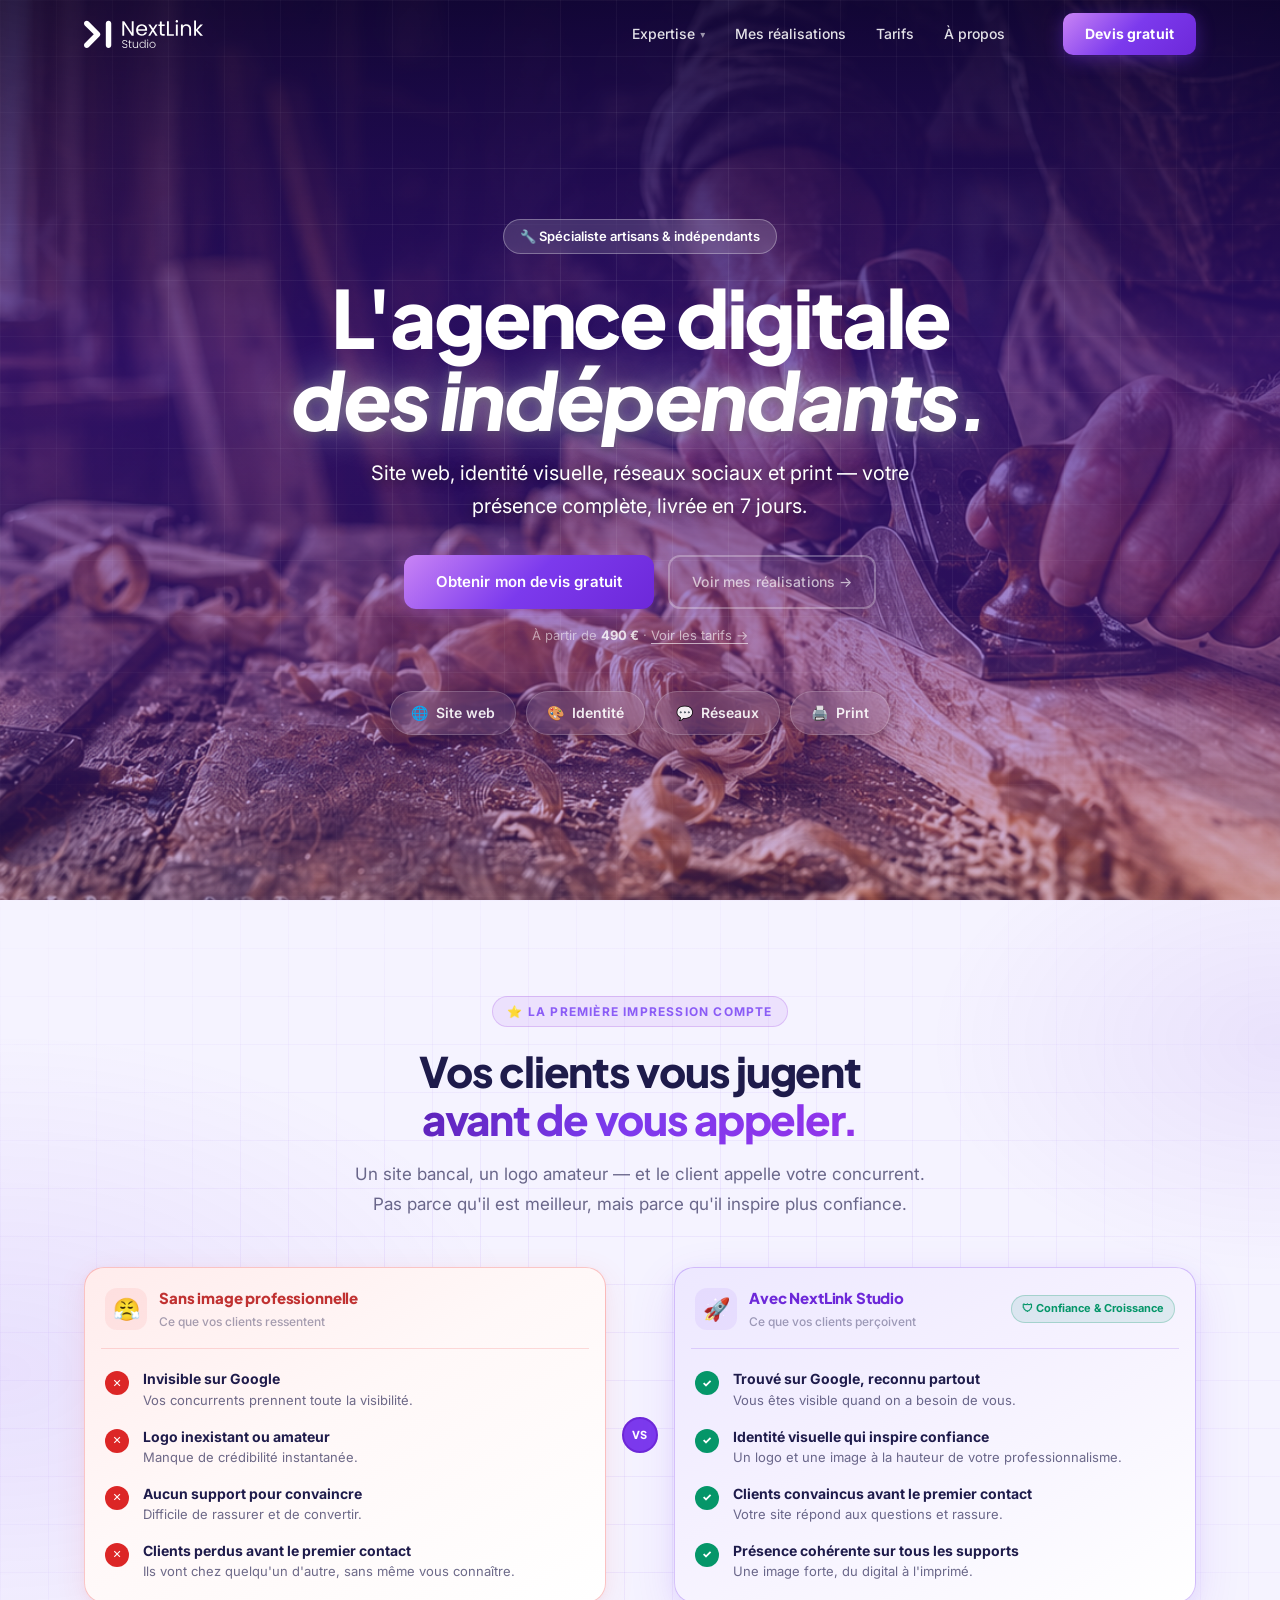
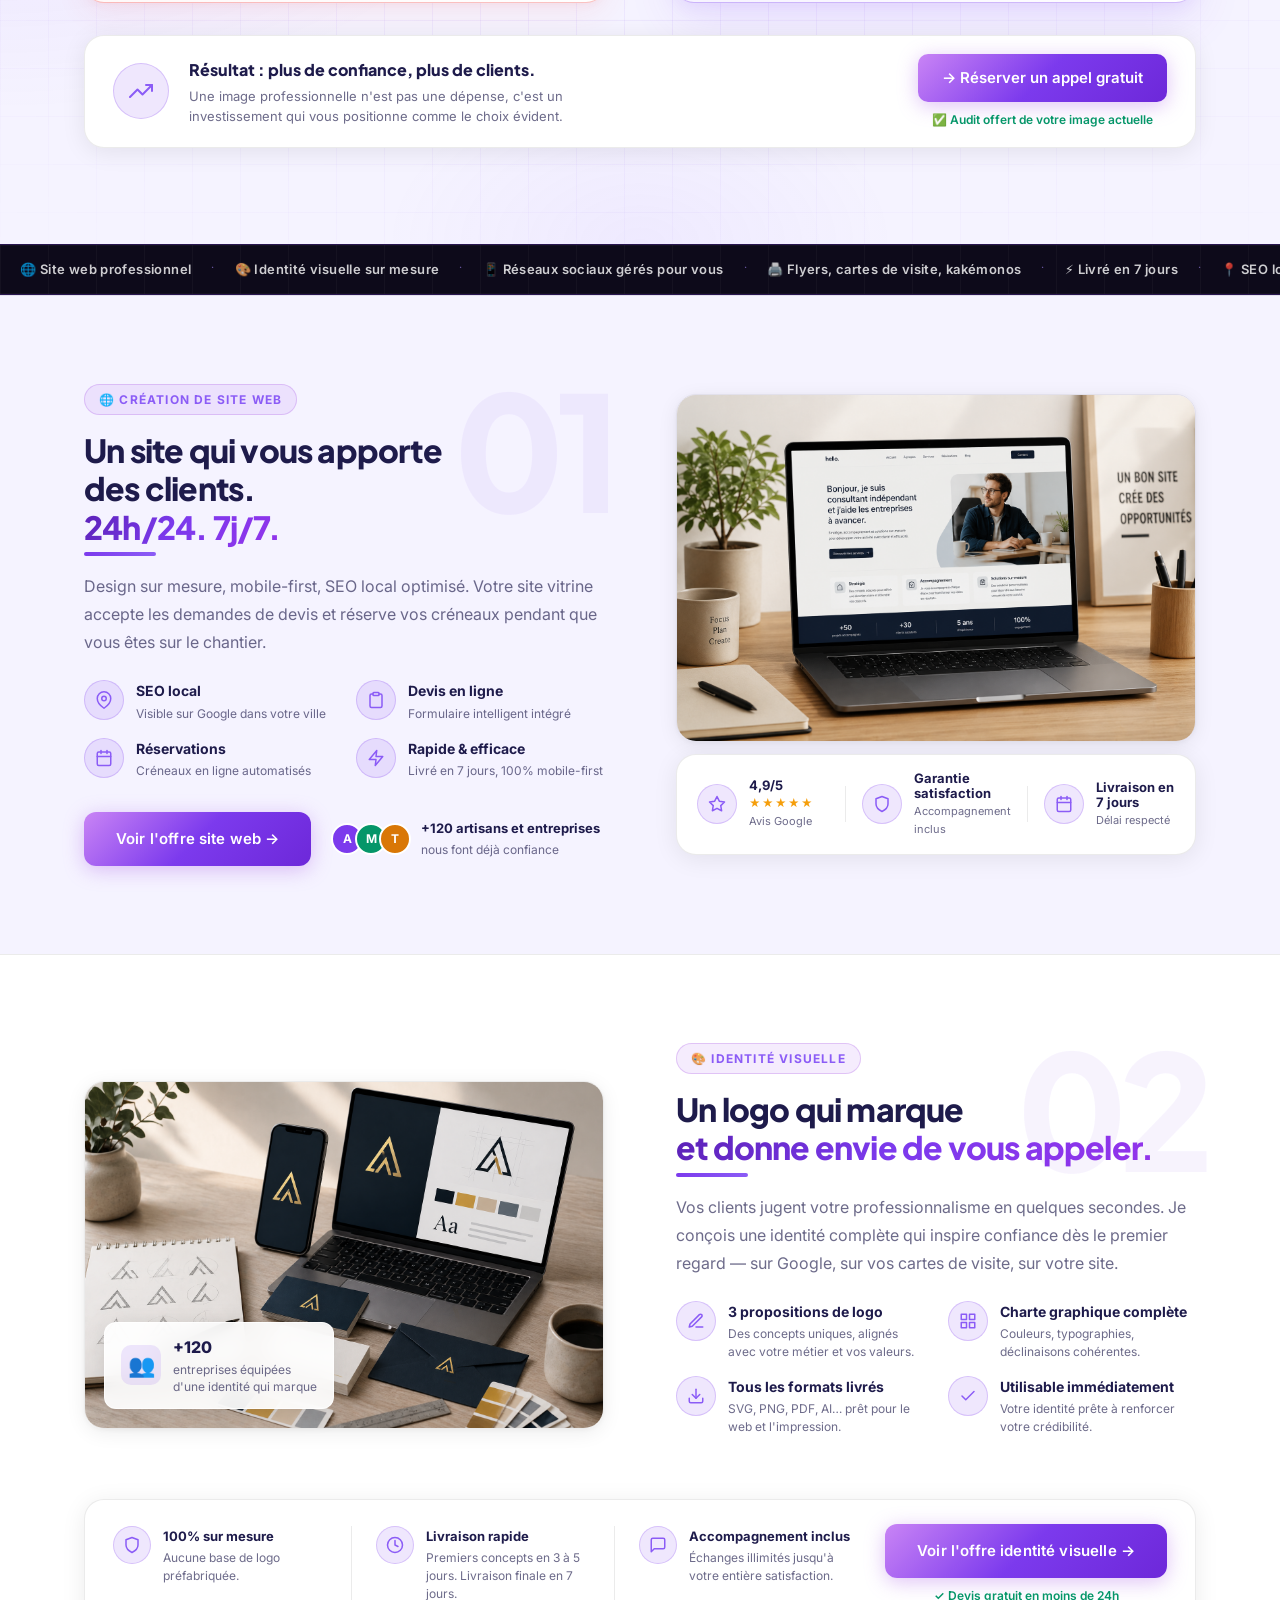
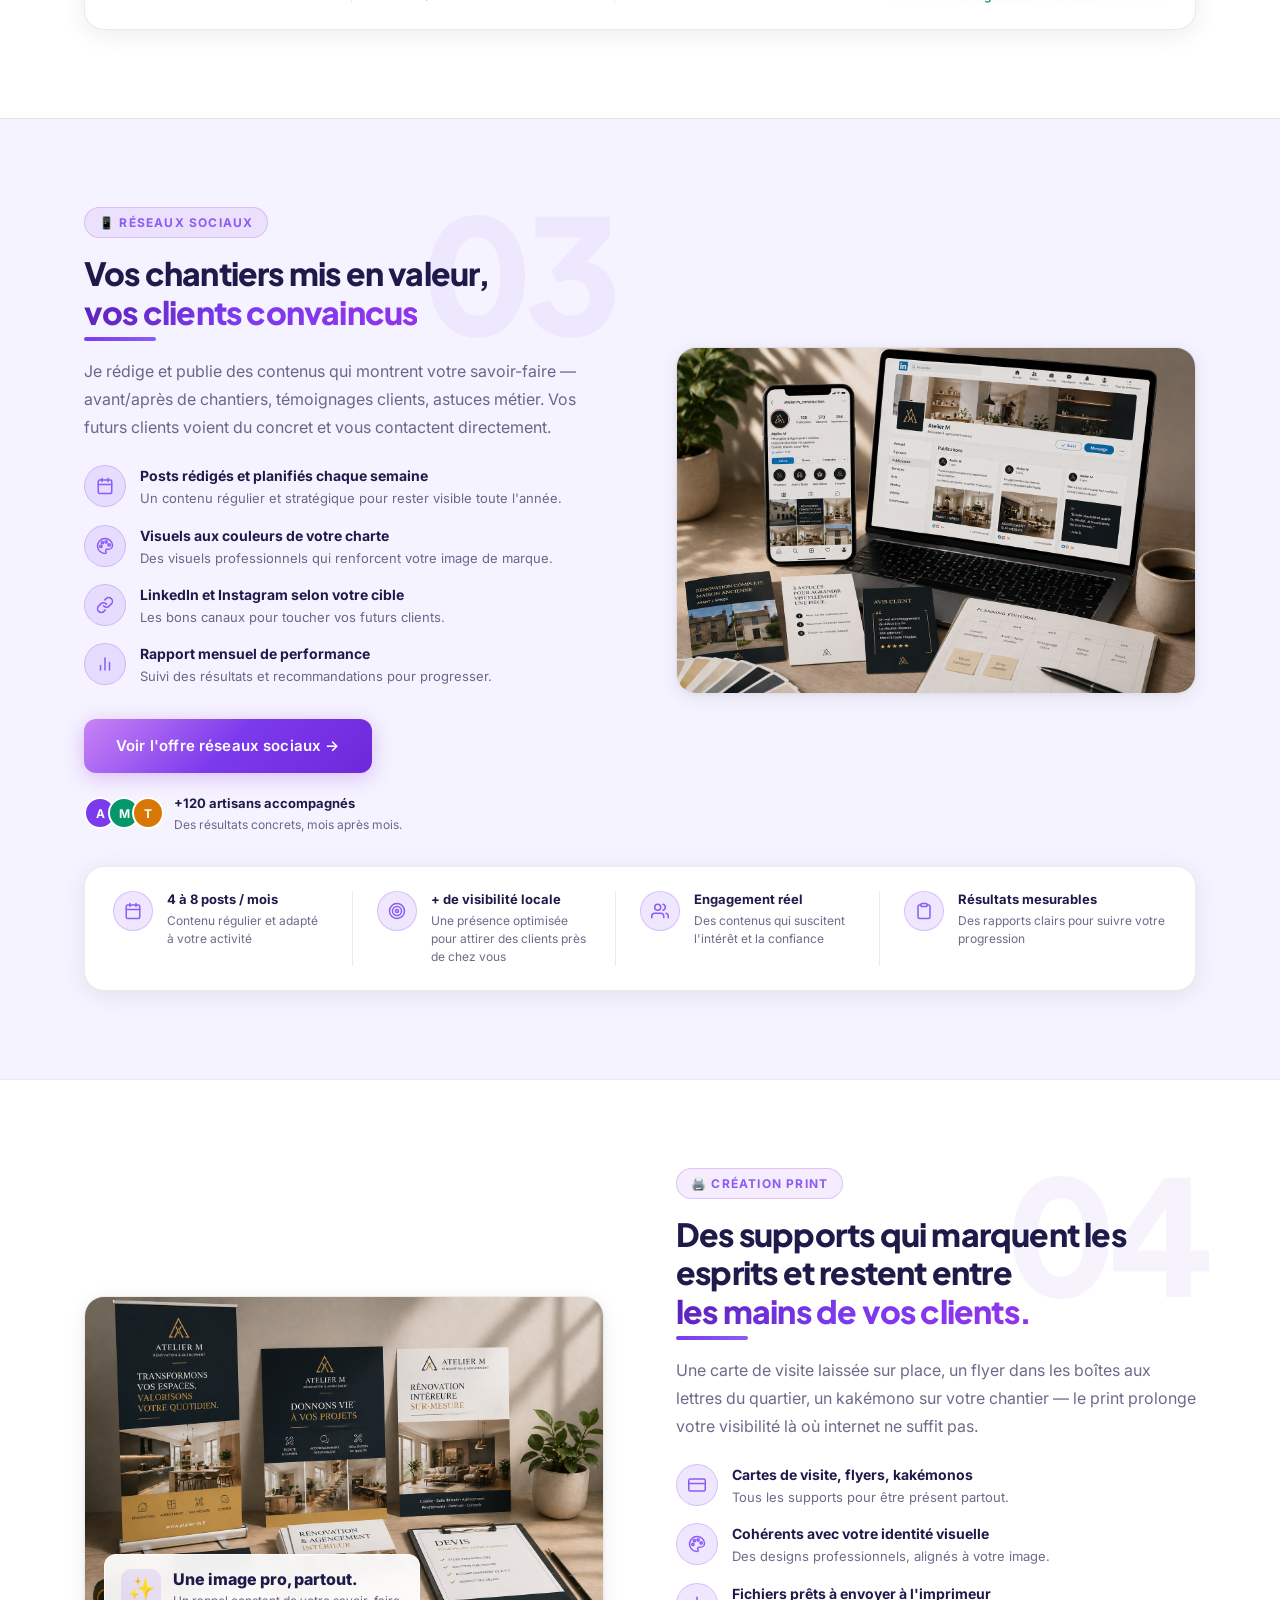
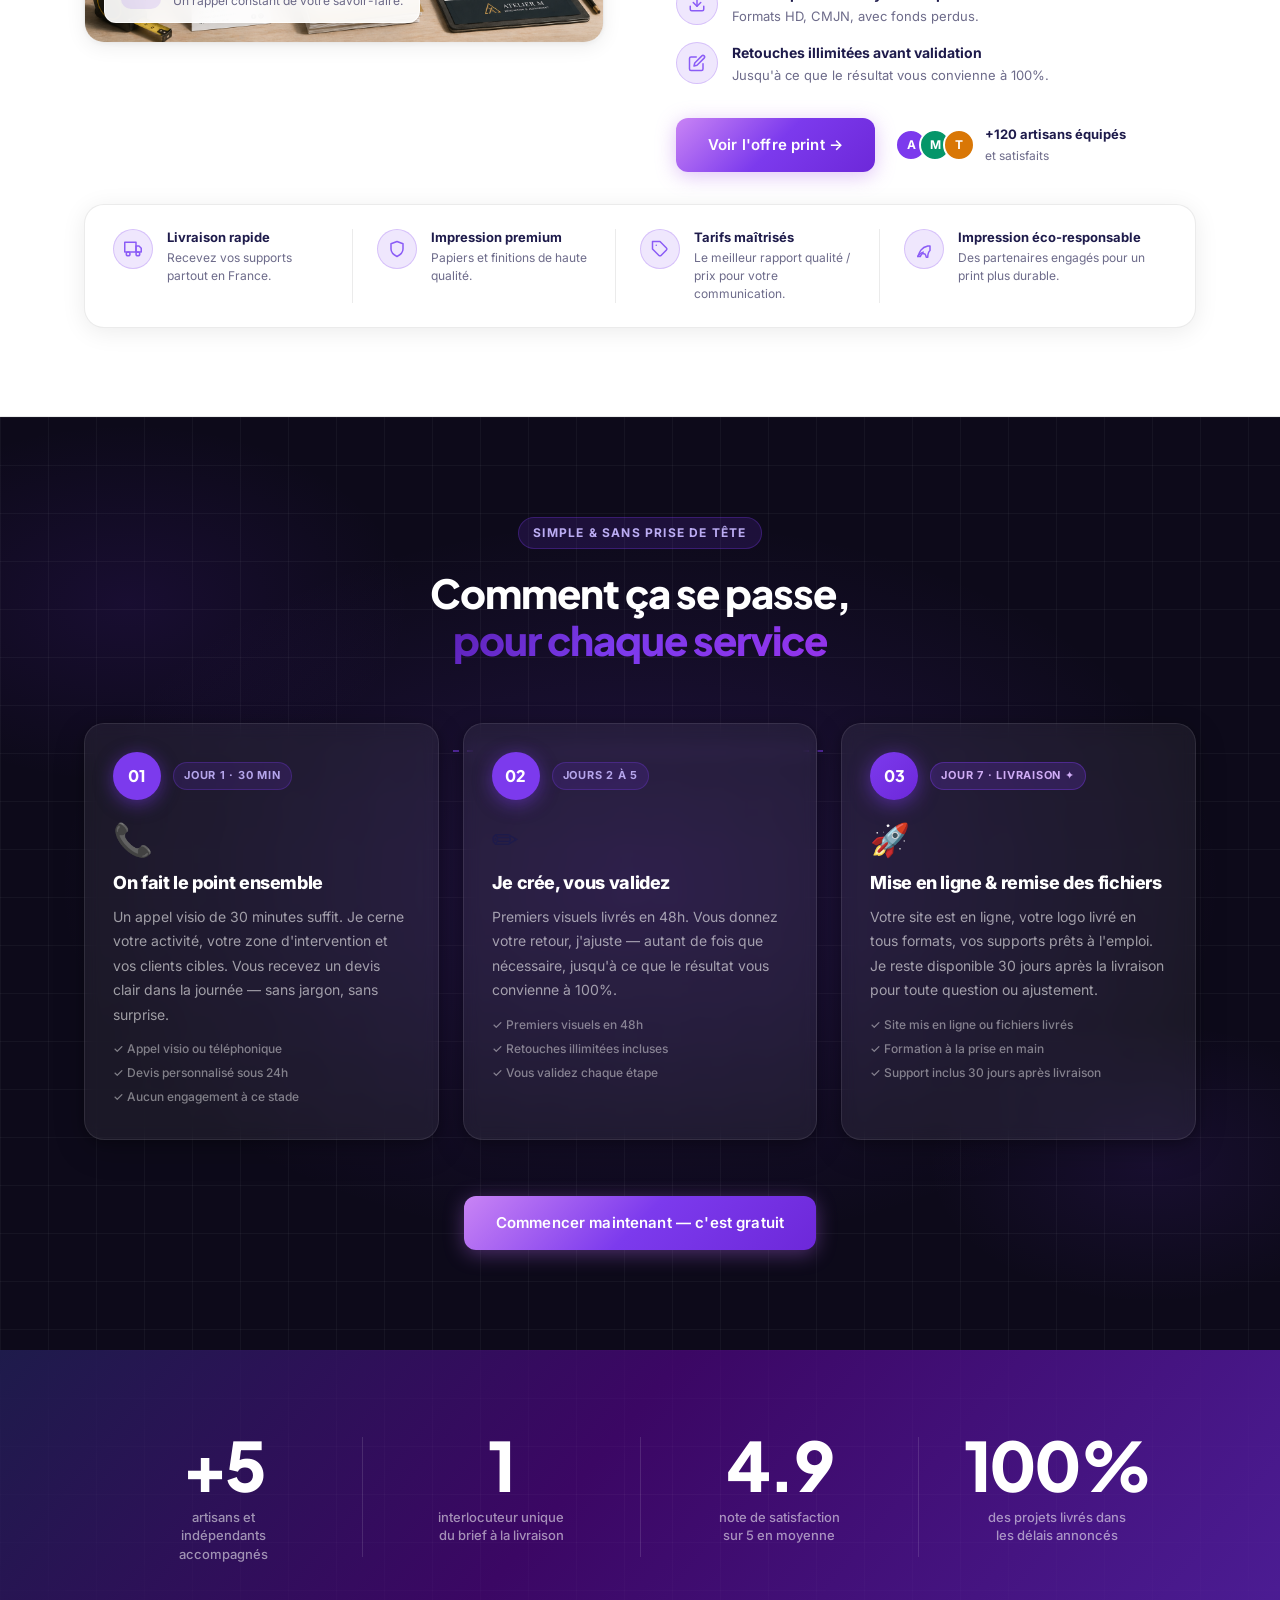
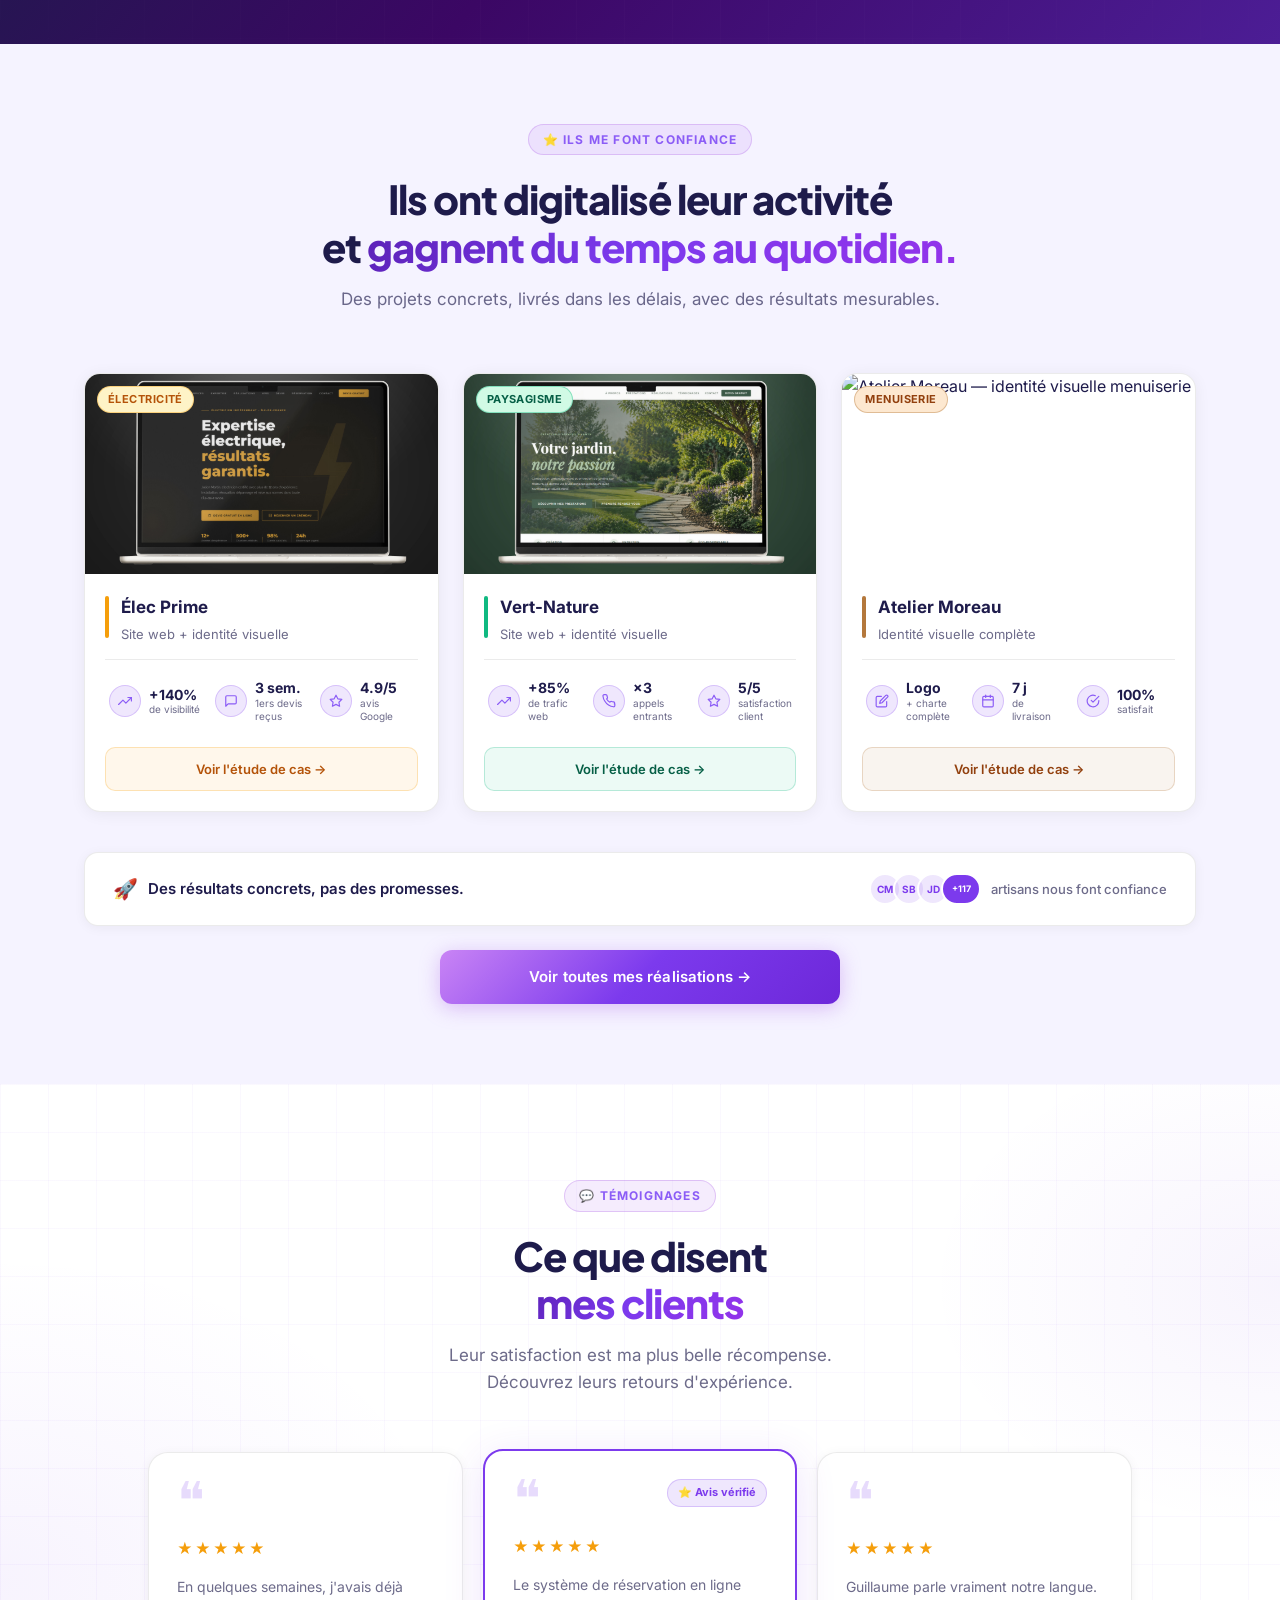
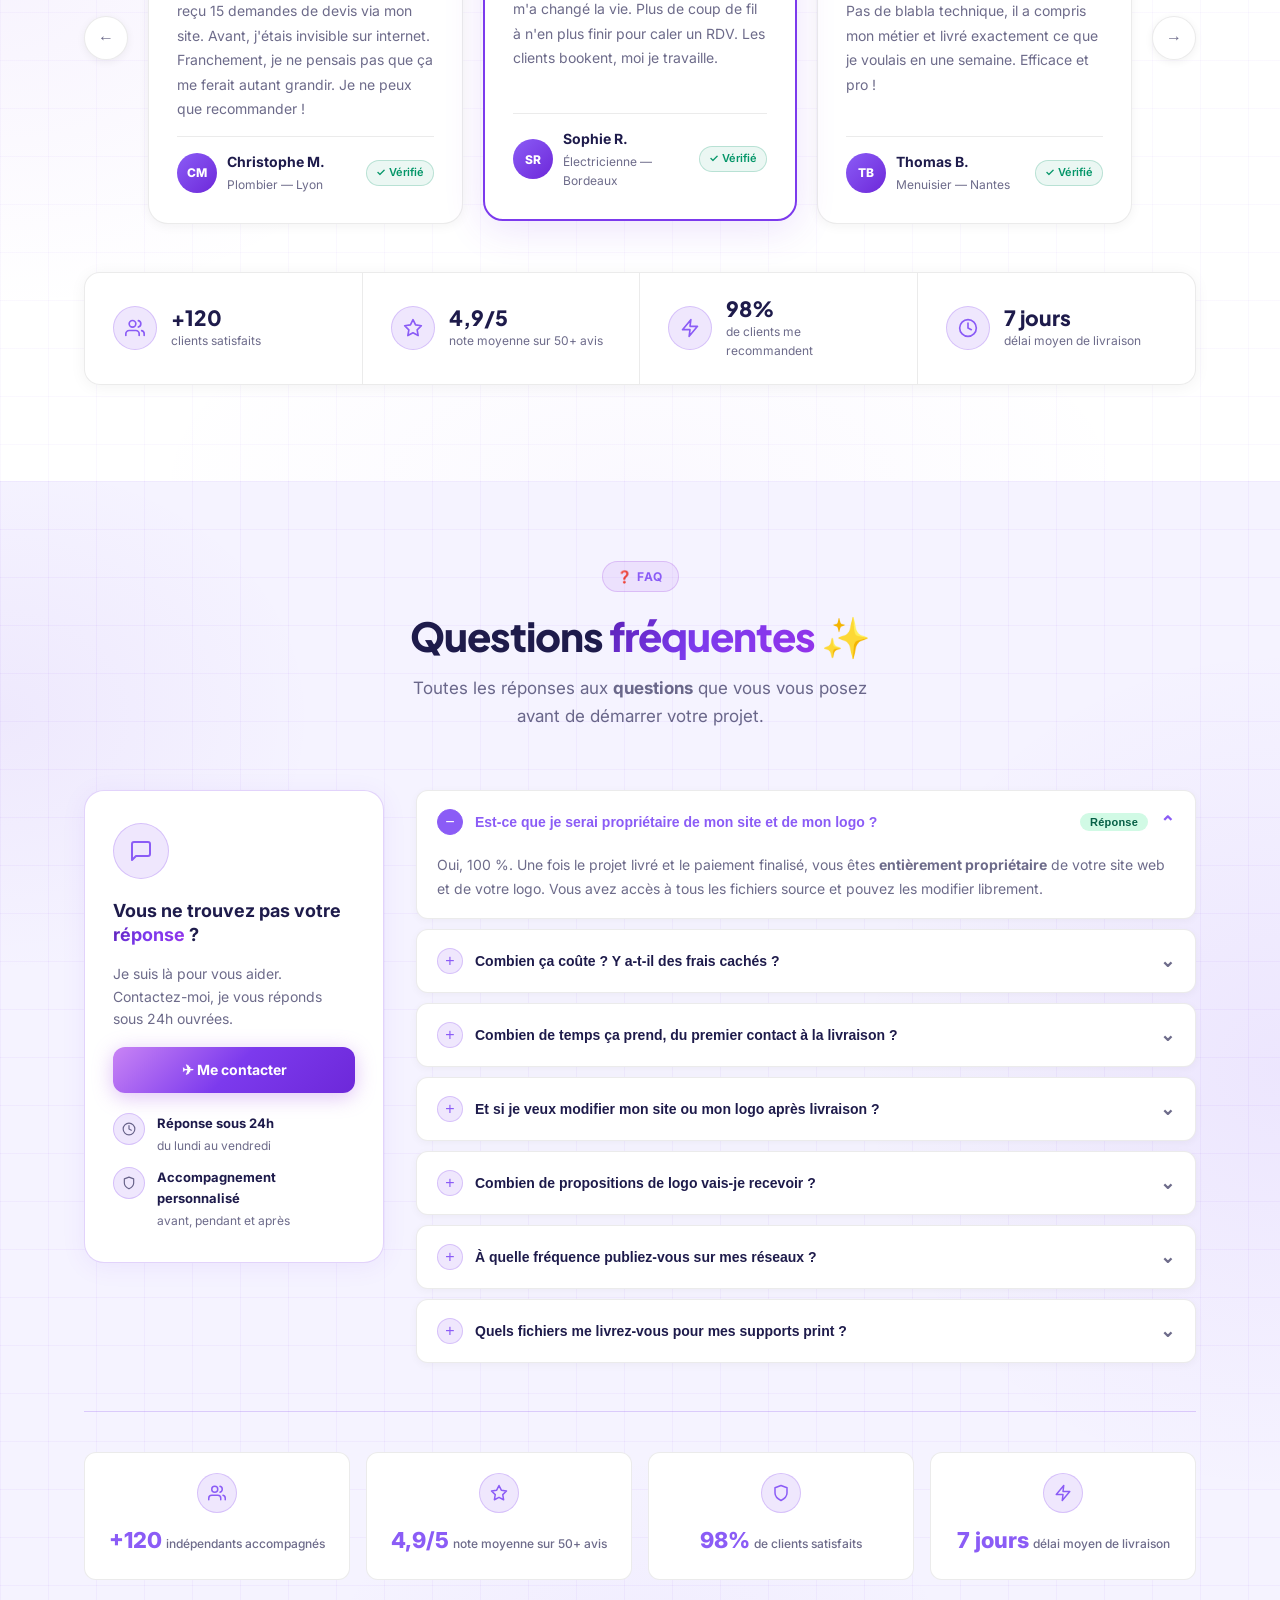
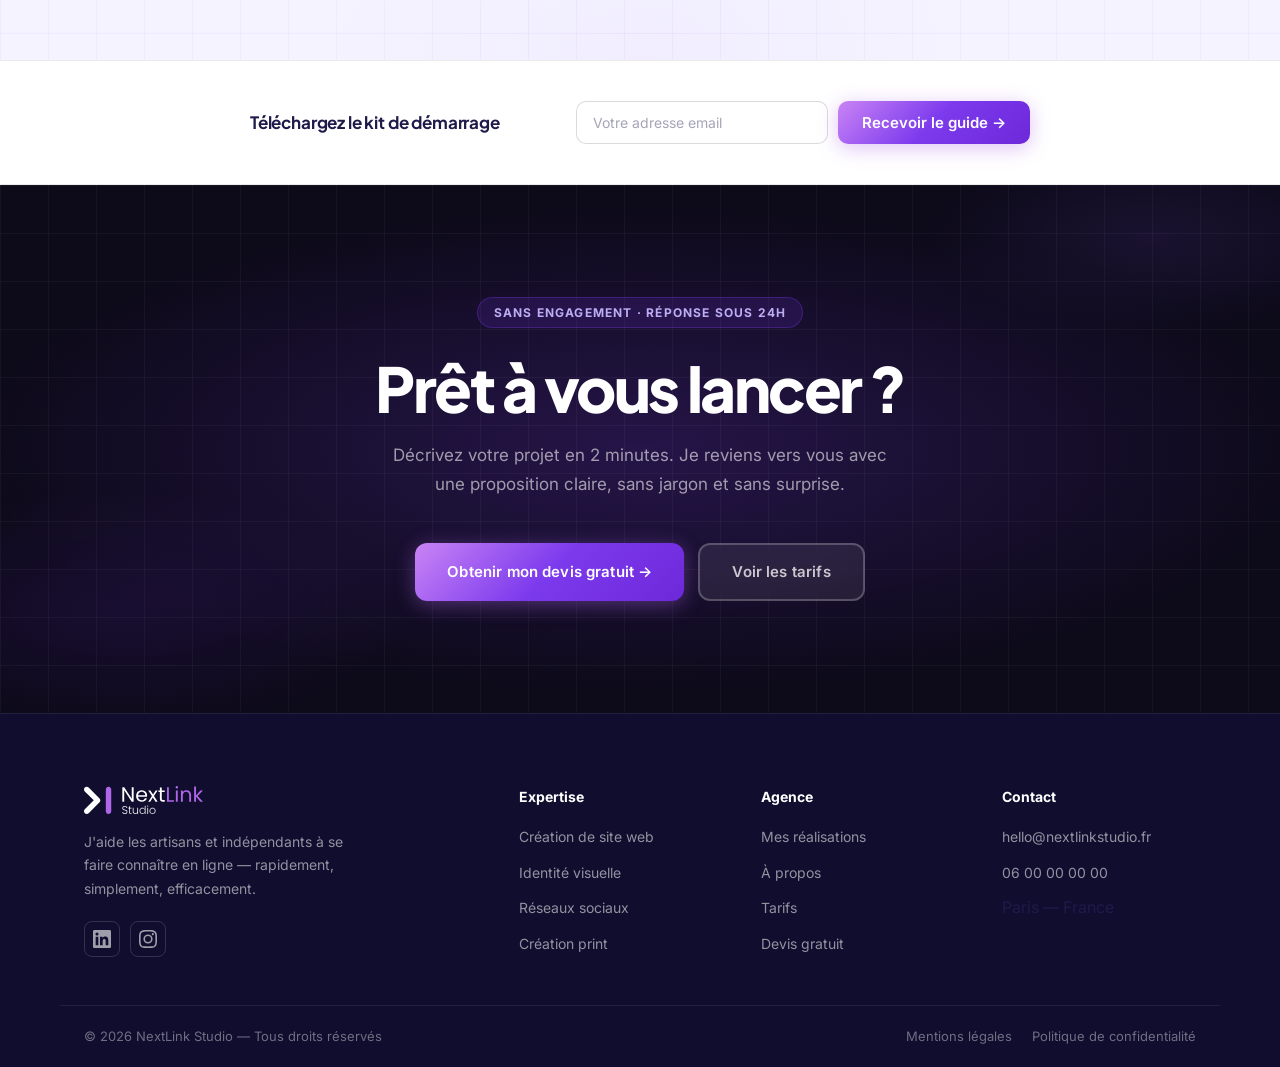
==== commit b09cc6c6: "change icon" ====
--- a/index.html
+++ b/index.html
@@ -331,7 +331,7 @@
               <img src="images/websites_images.png" alt="Exemples de sites web créés par NextLink Studio" class="spotlight-img" />
               <div class="spotlight-stats-bar">
                 <div class="spotlight-stat">
-                  <div class="spotlight-stat-icon">⭐</div>
+                  <div class="spotlight-stat-icon"><svg xmlns="http://www.w3.org/2000/svg" width="18" height="18" viewBox="0 0 24 24" fill="none" stroke="currentColor" stroke-width="2" stroke-linecap="round" stroke-linejoin="round"><polygon points="12 2 15.09 8.26 22 9.27 17 14.14 18.18 21.02 12 17.77 5.82 21.02 7 14.14 2 9.27 8.91 8.26 12 2"/></svg></div>
                   <div class="spotlight-stat-body">
                     <strong>4,9/5</strong>
                     <div class="spotlight-stat-stars">★★★★★</div>
@@ -340,7 +340,7 @@
                 </div>
                 <div class="spotlight-stat-divider"></div>
                 <div class="spotlight-stat">
-                  <div class="spotlight-stat-icon">🛡</div>
+                  <div class="spotlight-stat-icon"><svg xmlns="http://www.w3.org/2000/svg" width="18" height="18" viewBox="0 0 24 24" fill="none" stroke="currentColor" stroke-width="2" stroke-linecap="round" stroke-linejoin="round"><path d="M12 22s8-4 8-10V5l-8-3-8 3v7c0 6 8 10 8 10z"/></svg></div>
                   <div class="spotlight-stat-body">
                     <strong>Garantie satisfaction</strong>
                     <span>Accompagnement inclus</span>
@@ -348,7 +348,7 @@
                 </div>
                 <div class="spotlight-stat-divider"></div>
                 <div class="spotlight-stat">
-                  <div class="spotlight-stat-icon">📅</div>
+                  <div class="spotlight-stat-icon"><svg xmlns="http://www.w3.org/2000/svg" width="18" height="18" viewBox="0 0 24 24" fill="none" stroke="currentColor" stroke-width="2" stroke-linecap="round" stroke-linejoin="round"><rect x="3" y="4" width="18" height="18" rx="2" ry="2"/><line x1="16" y1="2" x2="16" y2="6"/><line x1="8" y1="2" x2="8" y2="6"/><line x1="3" y1="10" x2="21" y2="10"/></svg></div>
                   <div class="spotlight-stat-body">
                     <strong>Livraison en 7 jours</strong>
                     <span>Délai respecté</span>
--- a/style.css
+++ b/style.css
@@ -1618,7 +1618,7 @@
 .contact-text p { color: var(--text-muted); font-size: 15px; line-height: 1.7; margin-bottom: 32px; }
 .contact-reassurance { display: flex; flex-direction: column; gap: 14px; }
 .reassurance-item { display: flex; align-items: center; gap: 12px; font-size: 15px; color: var(--text-muted); font-weight: 500; }
-.ri-icon { font-size: 20px; }
+.ri-icon { width: 36px; height: 36px; border-radius: 50%; background: var(--purple-soft); border: 1.5px solid var(--border-purple); display: flex; align-items: center; justify-content: center; color: var(--purple-vivid); flex-shrink: 0; }
 
 /* Form */
 .contact-form { display: flex; flex-direction: column; gap: 18px; }
@@ -3063,7 +3063,7 @@
   transition: var(--transition);
 }
 .option-item:hover { border-color: var(--border-purple); background: var(--bg-card-hover); }
-.option-icon { font-size: 24px; }
+.option-icon { width: 40px; height: 40px; border-radius: 50%; background: var(--purple-soft); border: 1.5px solid var(--border-purple); display: flex; align-items: center; justify-content: center; color: var(--purple-vivid); flex-shrink: 0; }
 .option-item strong { display: block; font-size: 14px; font-weight: 700; color: var(--text); }
 .option-item span:last-child { font-size: 13px; color: var(--purple-vivid); font-weight: 600; }
 
@@ -3422,8 +3422,9 @@
   gap: 6px;
 }
 .ap-stat-icon {
+  display: flex; align-items: center; justify-content: center;
   color: var(--purple-vivid);
-  display: flex; align-items: center; justify-content: center;
+  flex-shrink: 0;
 }
 .ap-hero-stat strong {
   font-size: 17px;
@@ -4785,14 +4786,15 @@
   flex: 1;
 }
 .spotlight-stat-icon {
-  font-size: 20px;
   width: 40px;
   height: 40px;
-  border-radius: 10px;
+  border-radius: 50%;
   background: var(--purple-soft);
+  border: 1.5px solid var(--border-purple);
   display: flex;
   align-items: center;
   justify-content: center;
+  color: var(--purple-vivid);
   flex-shrink: 0;
 }
 .spotlight-stat-body {
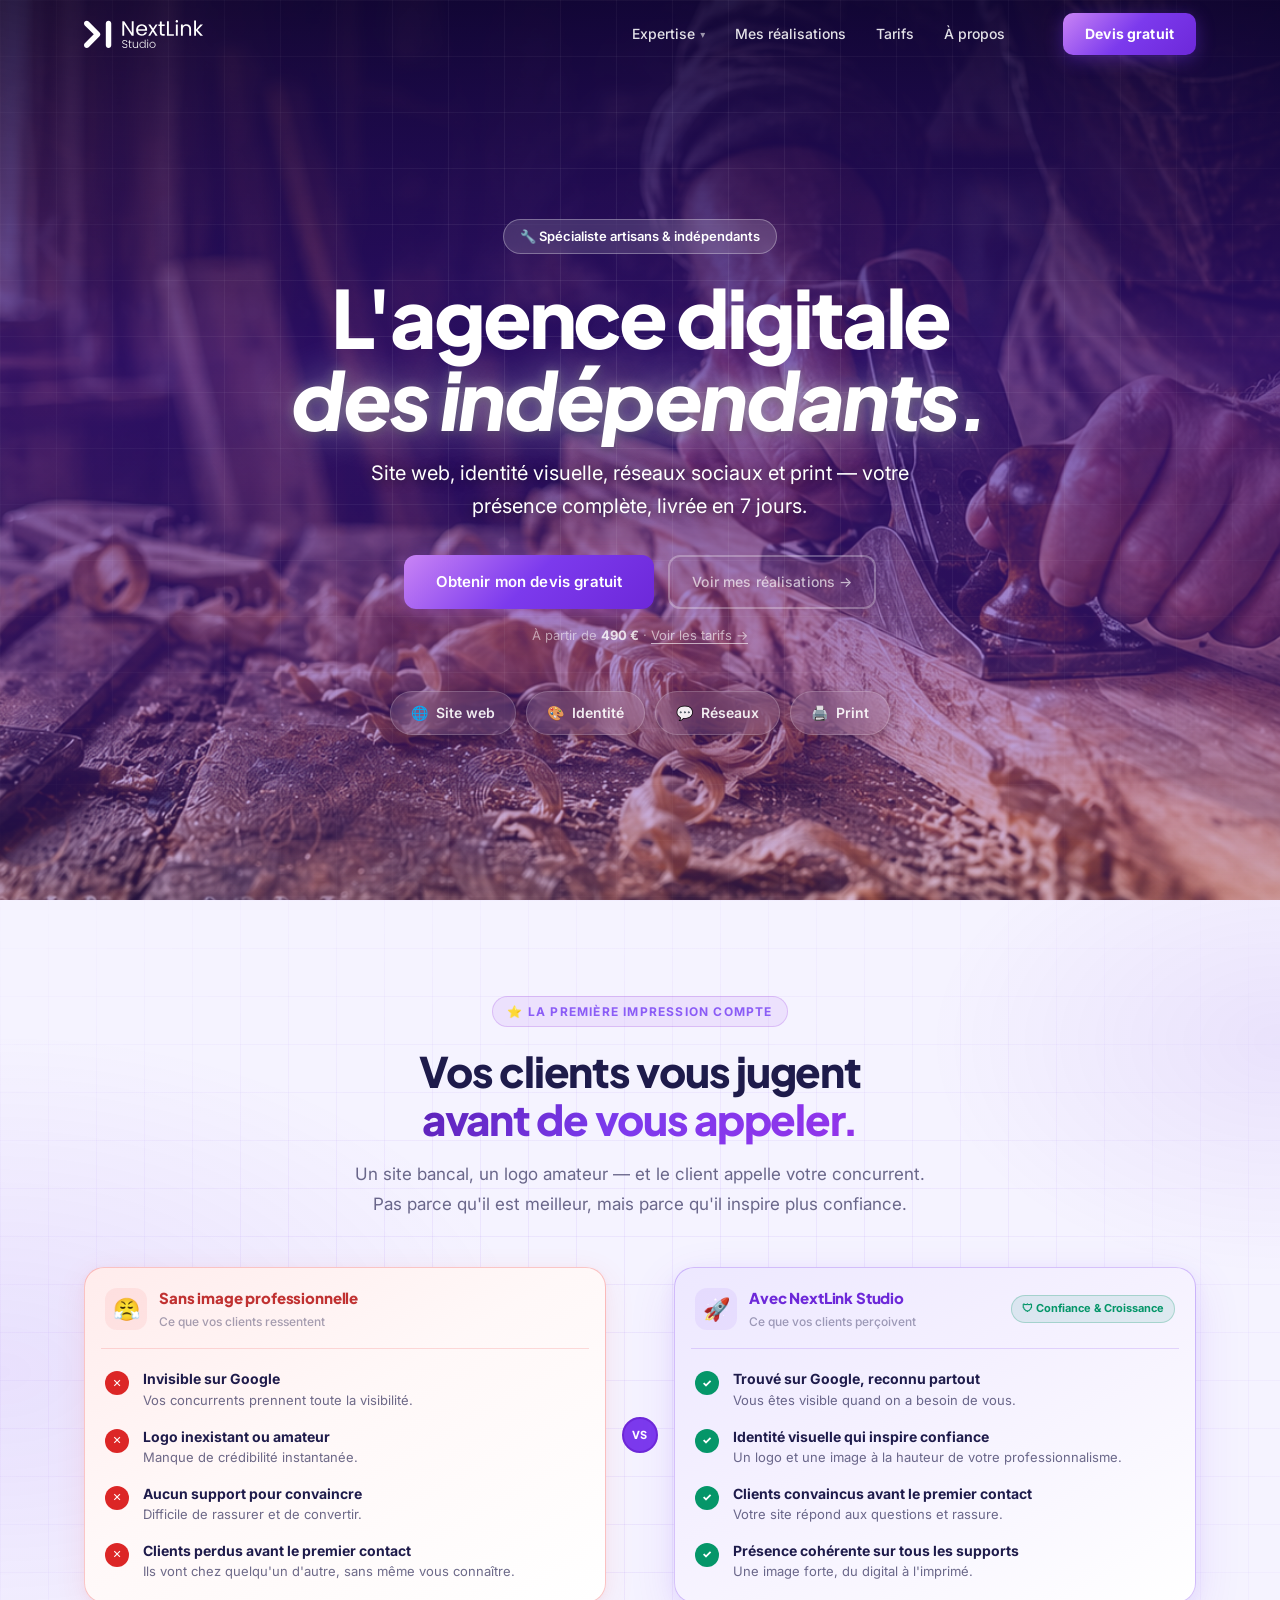
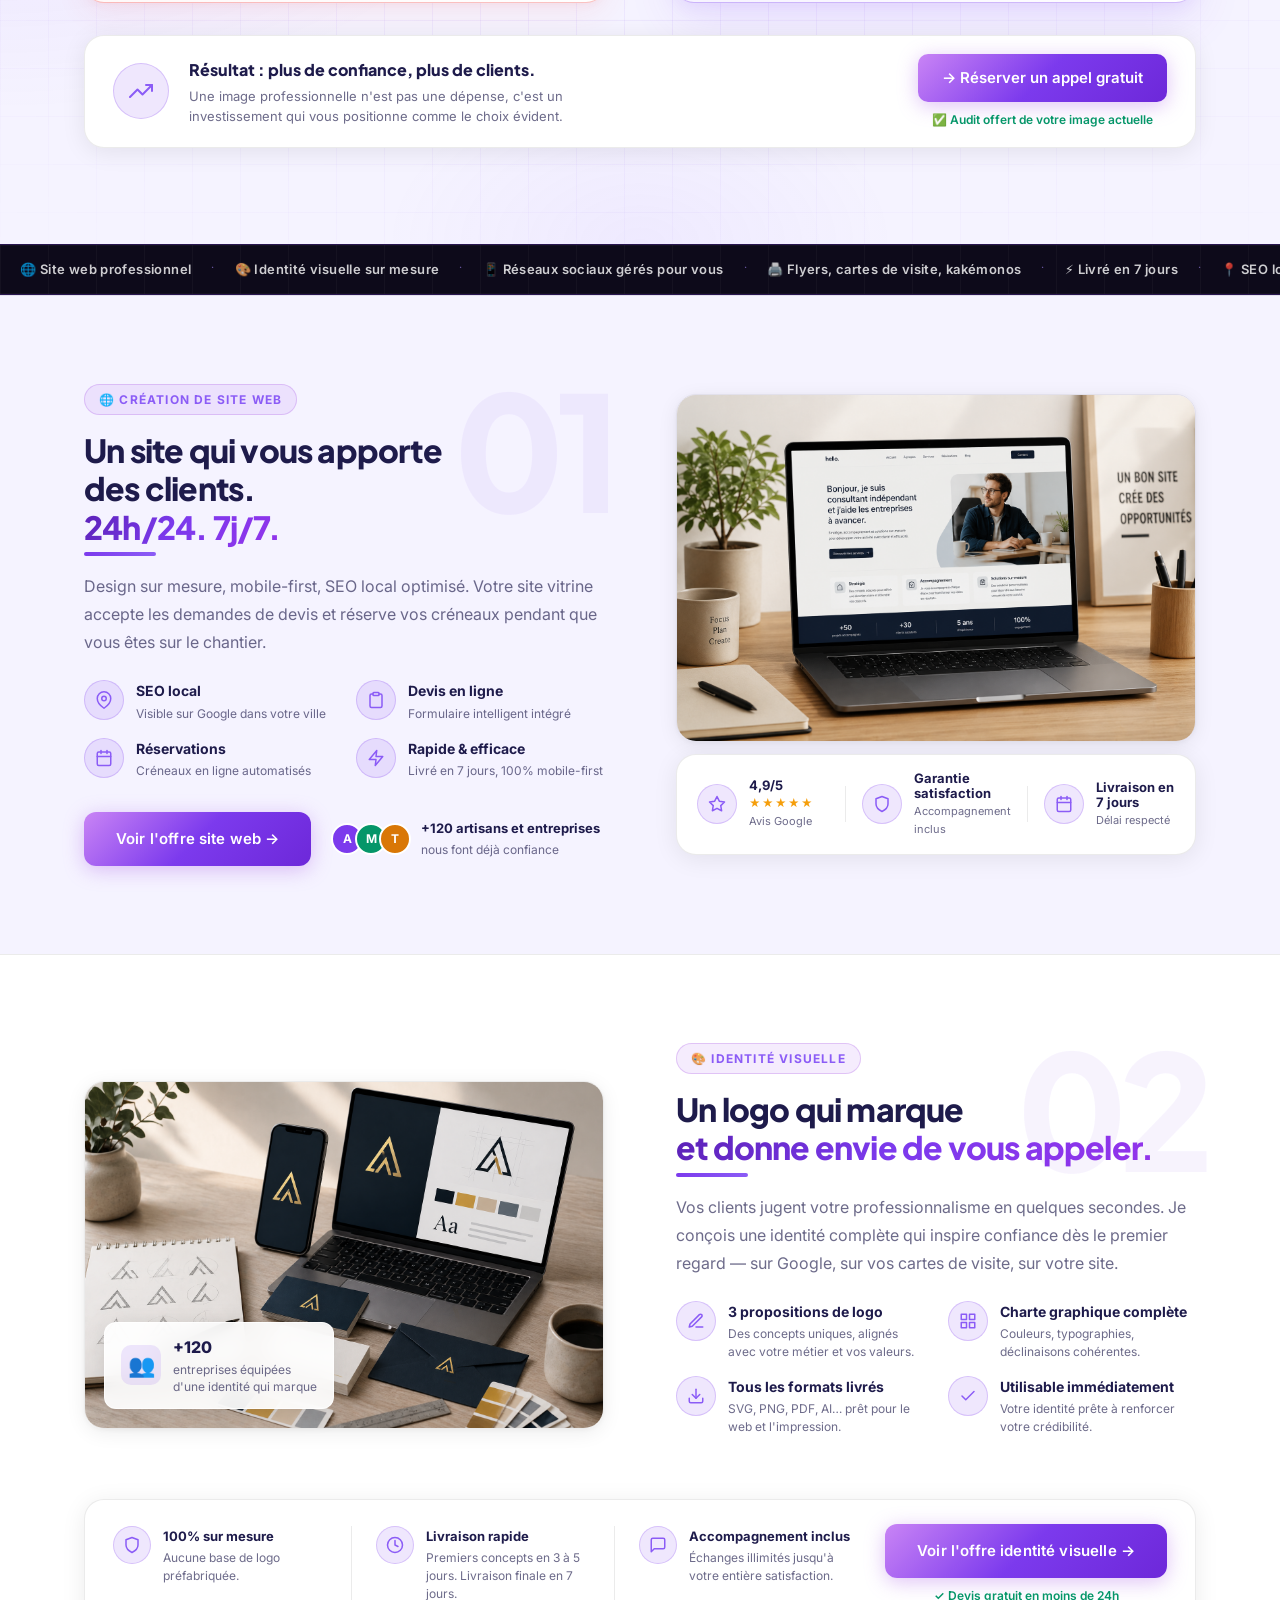
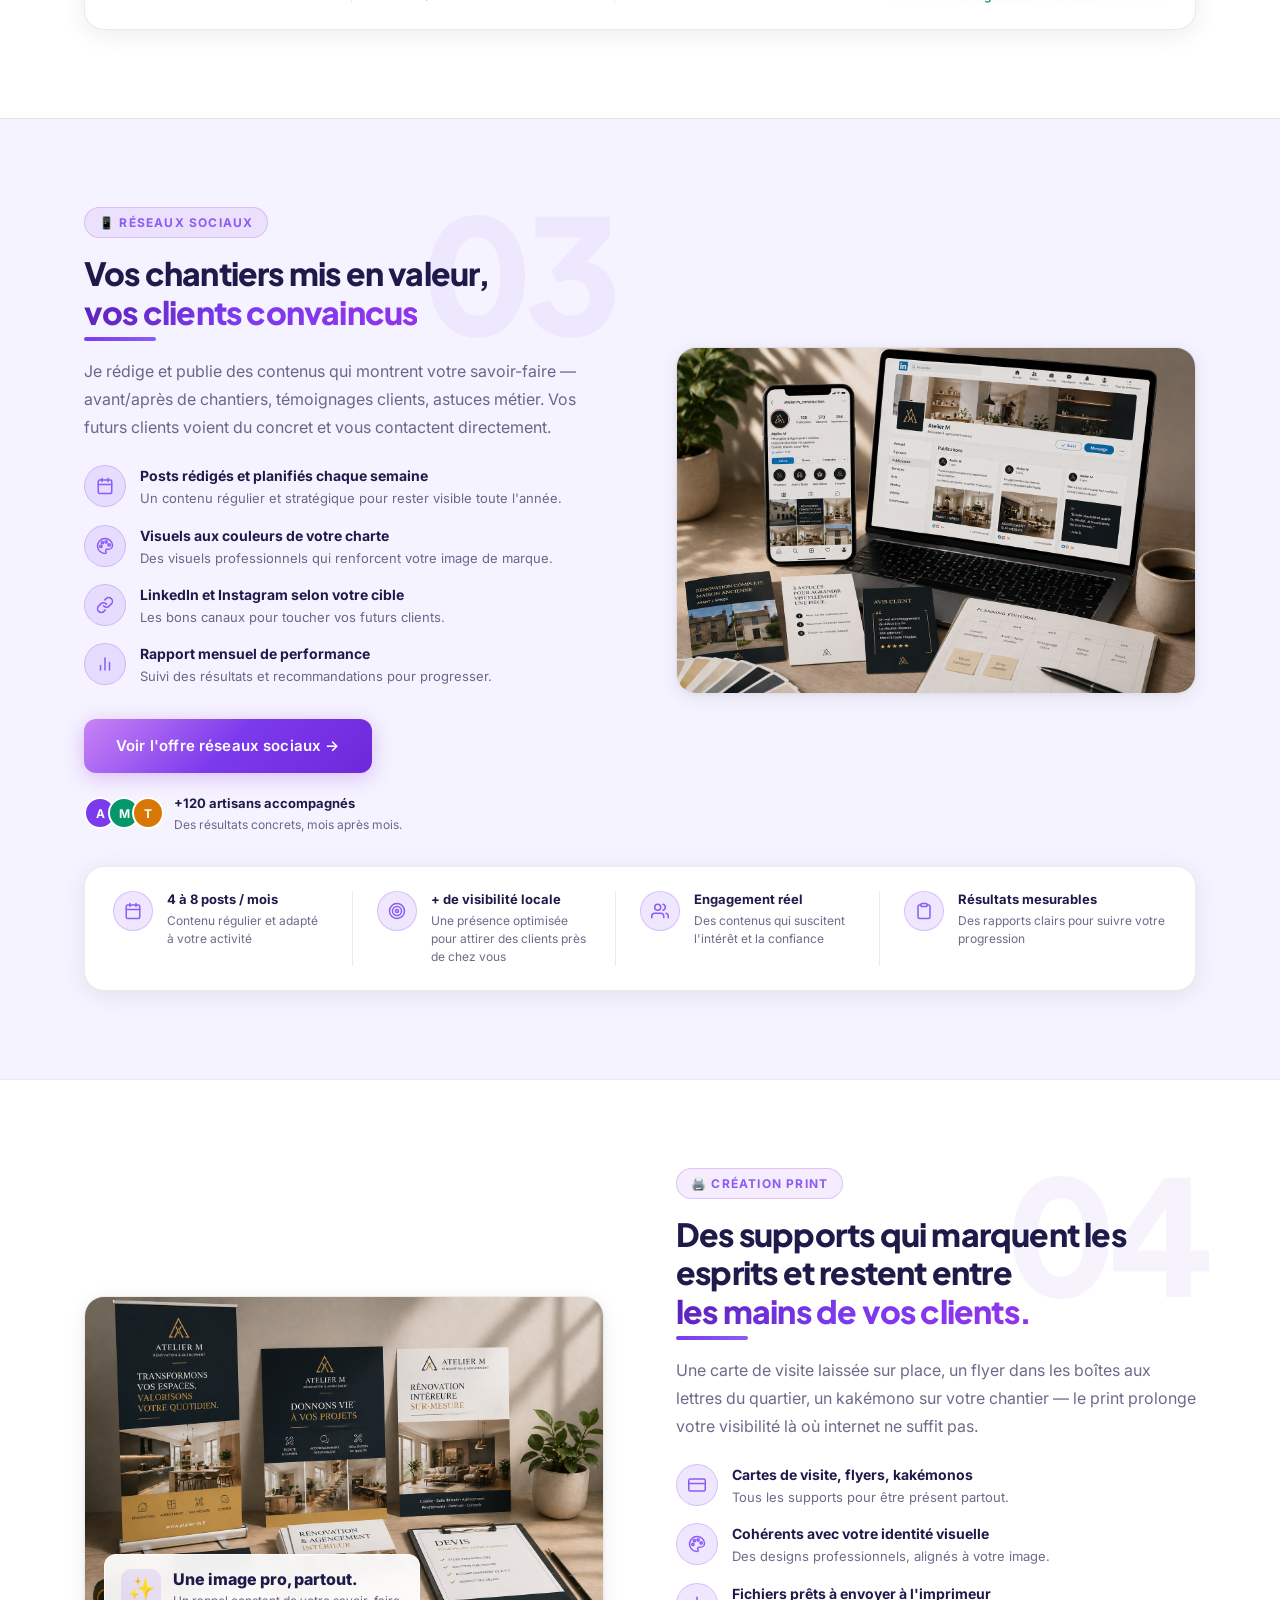
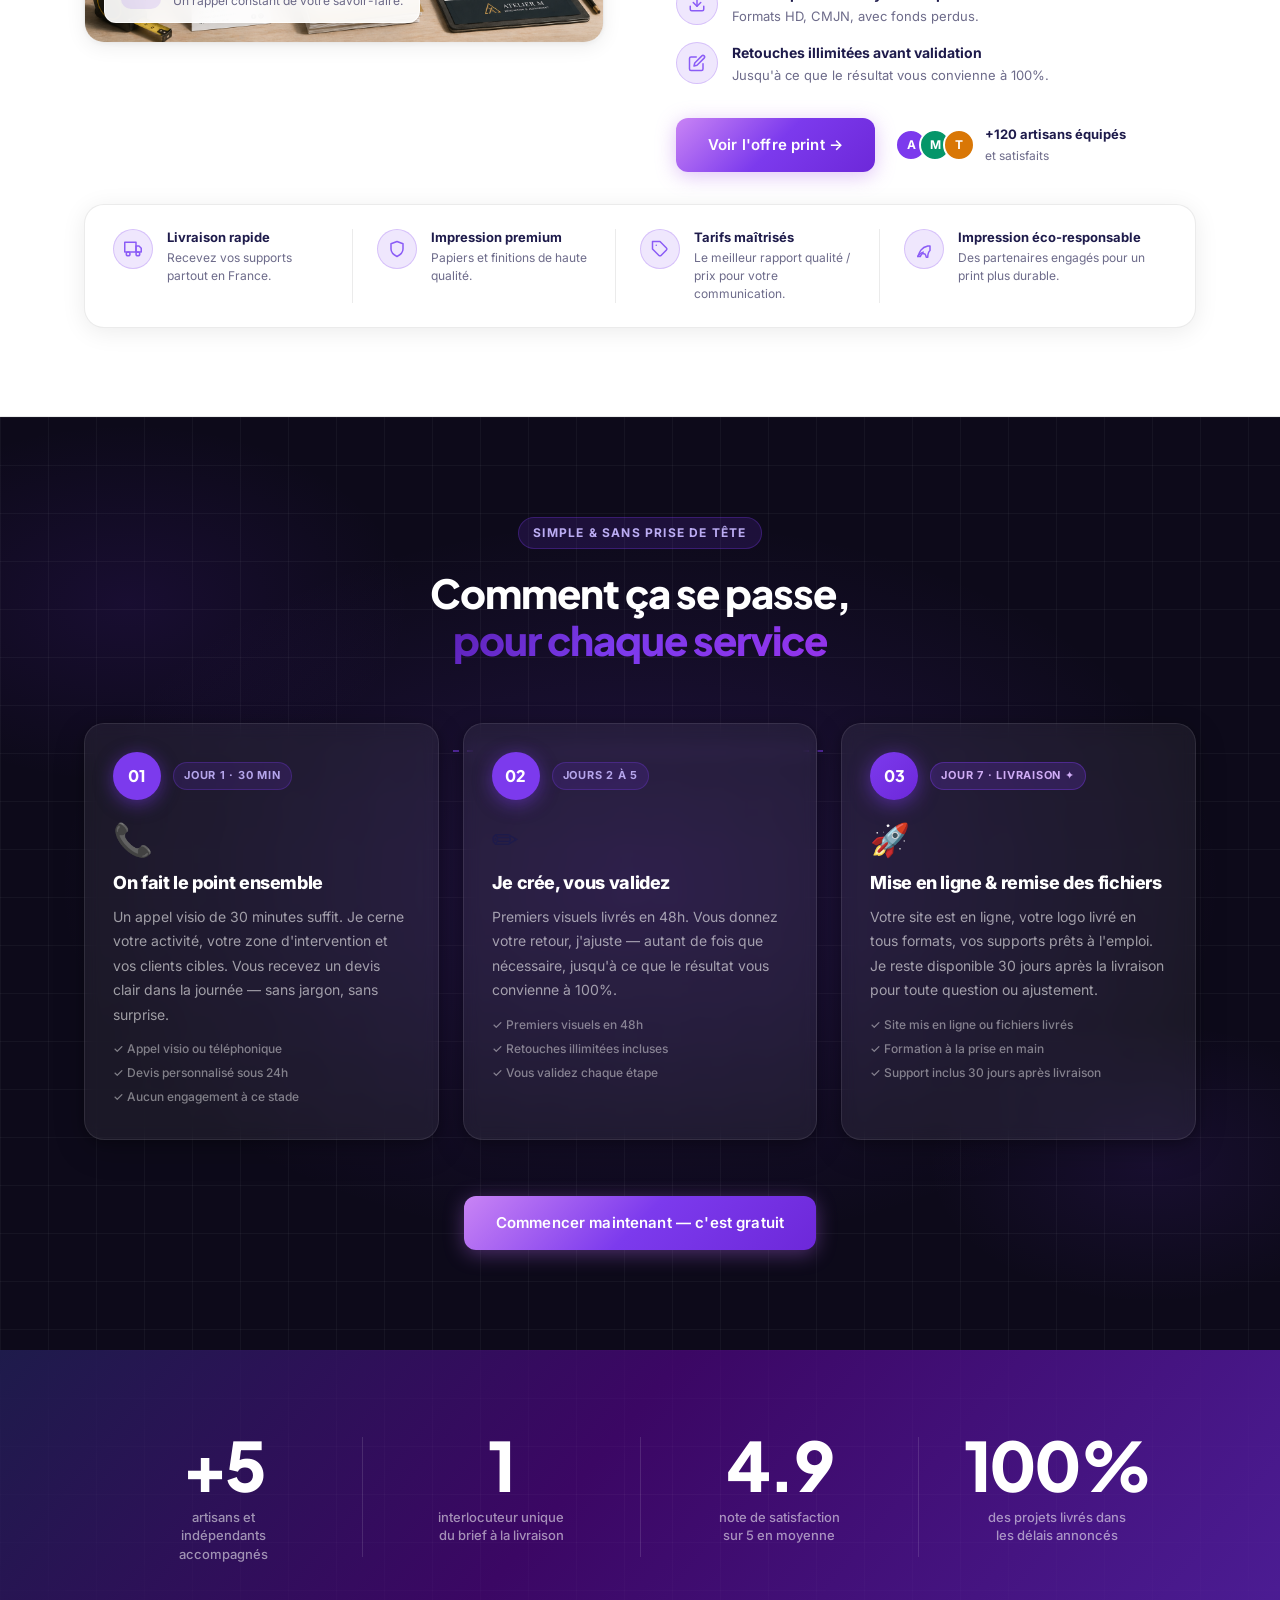
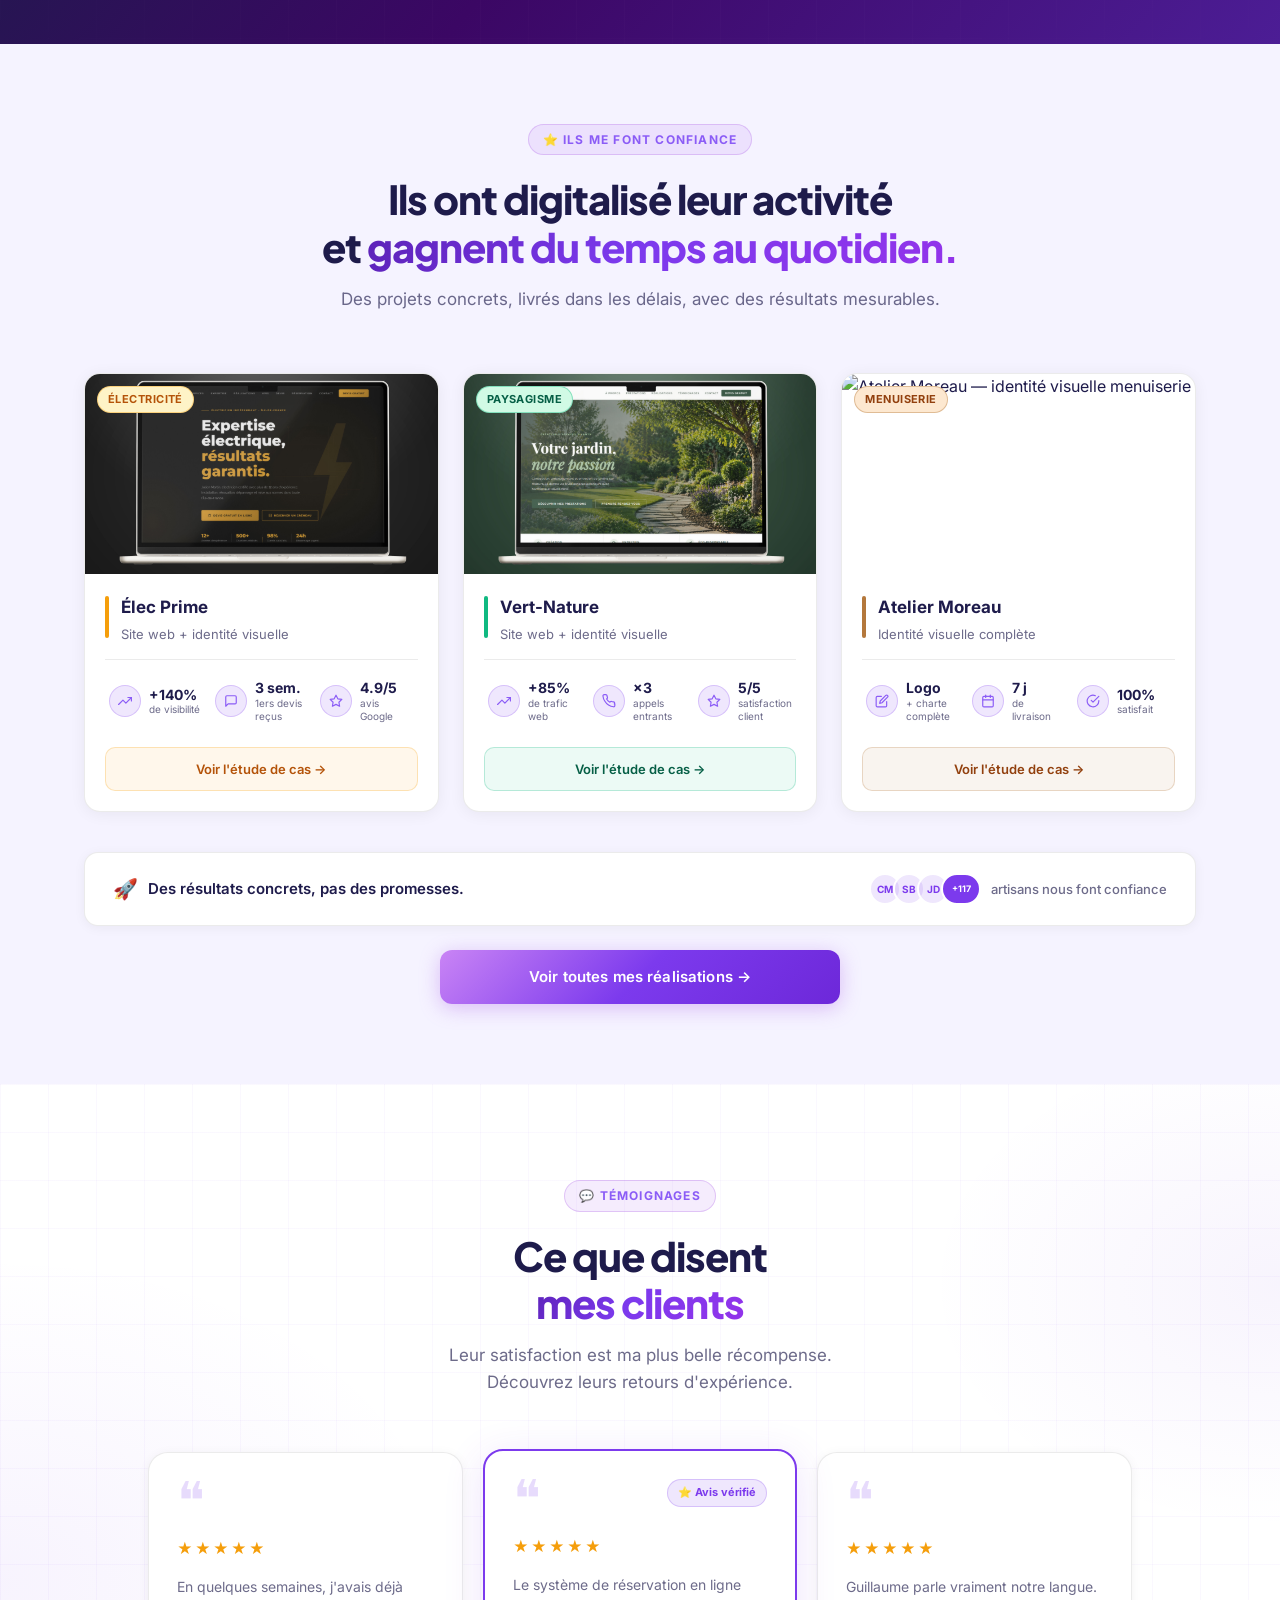
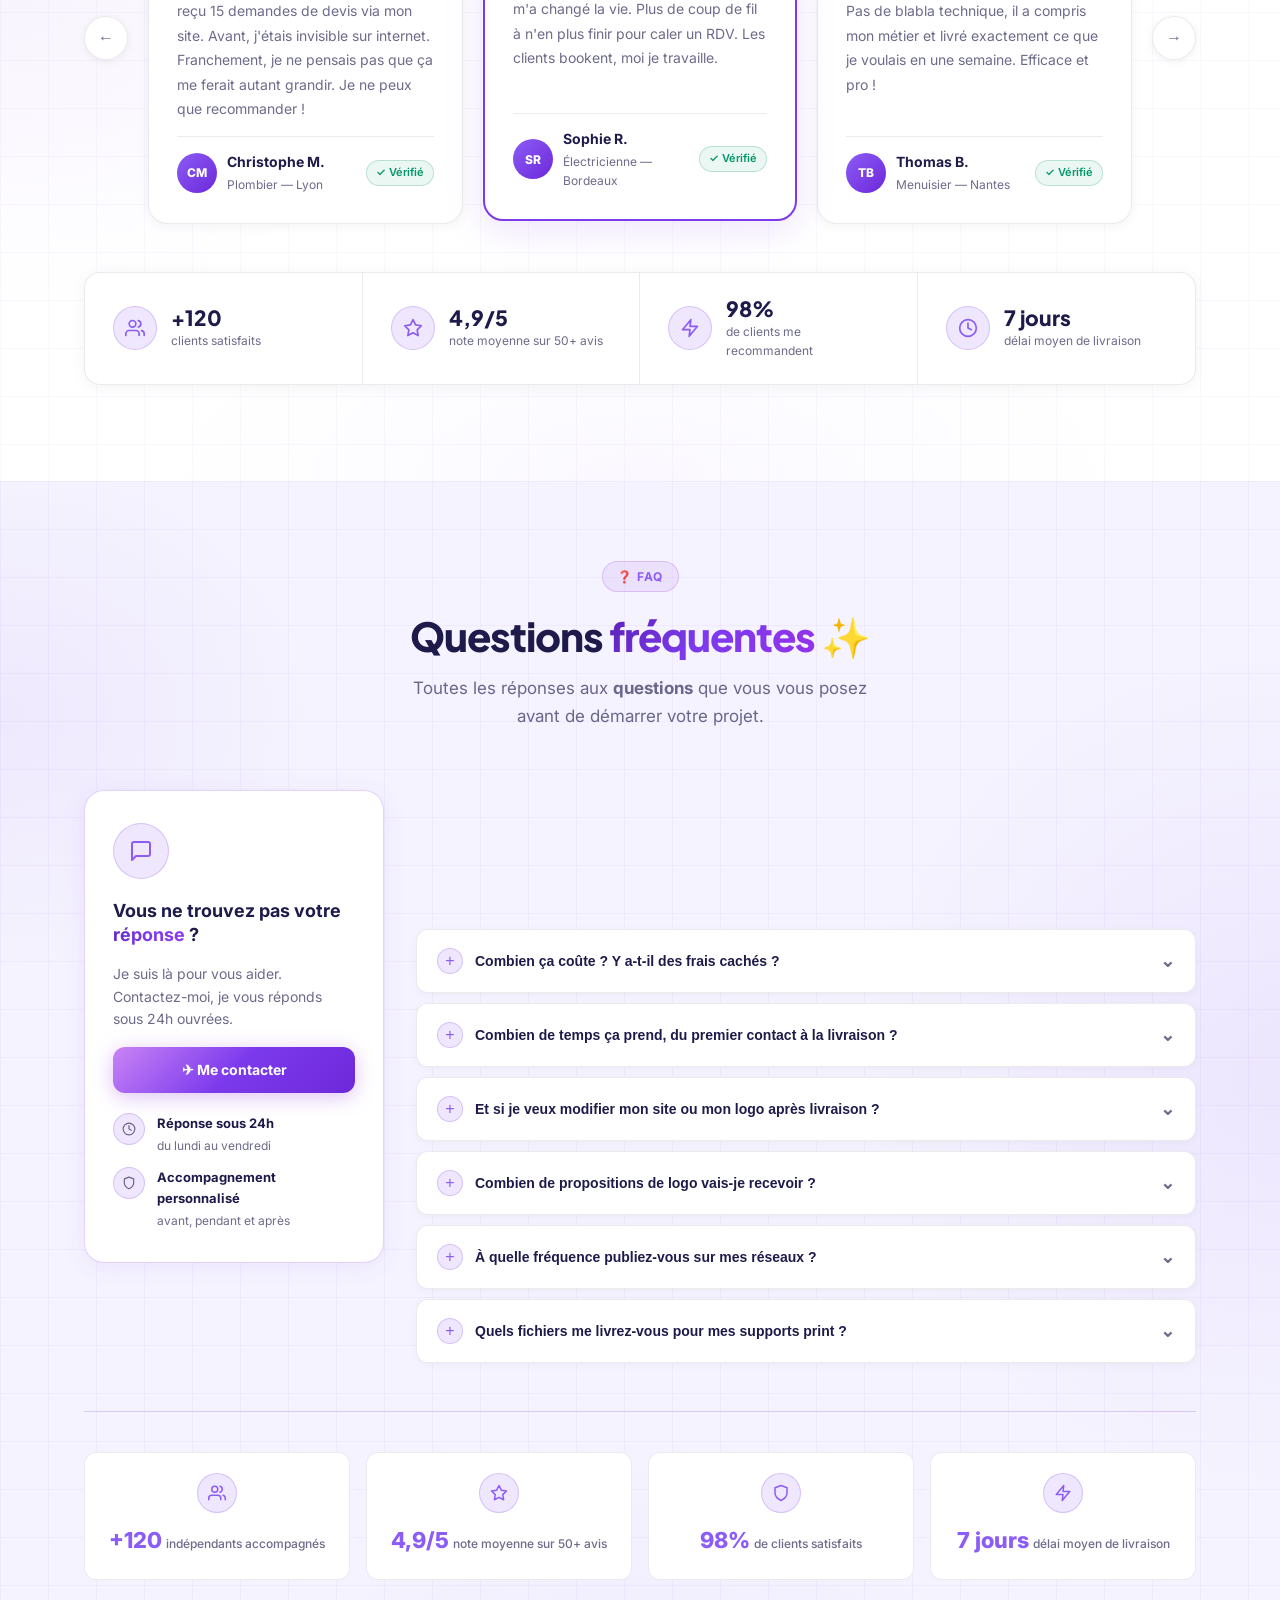
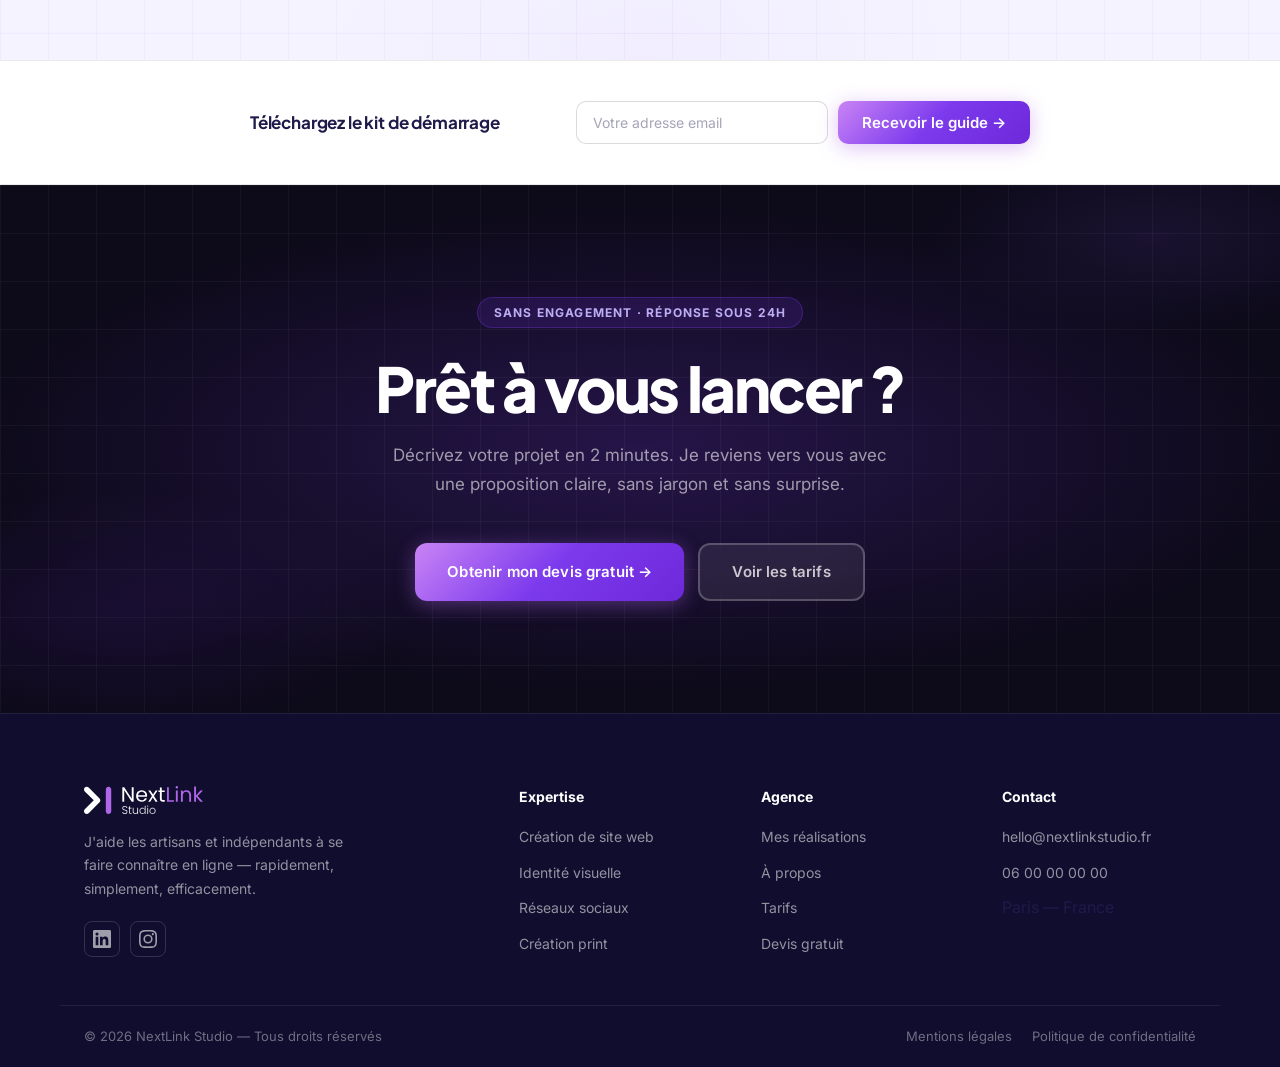
==== commit 0ec9cae6: "change design" ====
--- a/index.html
+++ b/index.html
@@ -60,22 +60,22 @@
             <div class="dropdown-menu-inner">
               <div class="dm-header">Mes expertises</div>
               <a href="site-web.html" class="dropdown-item di-web">
-                <div class="di-icon-wrap"><span>🌐</span></div>
+                <div class="di-icon-wrap"><svg xmlns="http://www.w3.org/2000/svg" width="16" height="16" viewBox="0 0 24 24" fill="none" stroke="currentColor" stroke-width="2" stroke-linecap="round" stroke-linejoin="round"><circle cx="12" cy="12" r="10"/><line x1="2" y1="12" x2="22" y2="12"/><path d="M12 2a15.3 15.3 0 0 1 4 10 15.3 15.3 0 0 1-4 10 15.3 15.3 0 0 1-4-10 15.3 15.3 0 0 1 4-10z"/></svg></div>
                 <div class="di-text"><strong>Création de site web</strong><small>Design sur mesure, livré en 7 jours</small></div>
                 <span class="di-arrow">→</span>
               </a>
               <a href="identite-visuelle.html" class="dropdown-item di-design">
-                <div class="di-icon-wrap"><span>🎨</span></div>
+                <div class="di-icon-wrap"><svg xmlns="http://www.w3.org/2000/svg" width="16" height="16" viewBox="0 0 24 24" fill="none" stroke="currentColor" stroke-width="2" stroke-linecap="round" stroke-linejoin="round"><path d="M11 4H4a2 2 0 0 0-2 2v14a2 2 0 0 0 2 2h14a2 2 0 0 0 2-2v-7"/><path d="M18.5 2.5a2.121 2.121 0 0 1 3 3L12 15l-4 1 1-4 9.5-9.5z"/></svg></div>
                 <div class="di-text"><strong>Identité visuelle</strong><small>Logo, charte graphique, supports</small></div>
                 <span class="di-arrow">→</span>
               </a>
               <a href="posts-linkedin.html" class="dropdown-item di-linkedin">
-                <div class="di-icon-wrap"><span>📱</span></div>
+                <div class="di-icon-wrap"><svg xmlns="http://www.w3.org/2000/svg" width="16" height="16" viewBox="0 0 24 24" fill="none" stroke="currentColor" stroke-width="2" stroke-linecap="round" stroke-linejoin="round"><rect x="5" y="2" width="14" height="20" rx="2" ry="2"/><line x1="12" y1="18" x2="12.01" y2="18"/></svg></div>
                 <div class="di-text"><strong>Réseaux sociaux</strong><small>Contenus et visuels pour vos réseaux</small></div>
                 <span class="di-arrow">→</span>
               </a>
               <a href="creation-print.html" class="dropdown-item di-print">
-                <div class="di-icon-wrap"><span>🖨️</span></div>
+                <div class="di-icon-wrap"><svg xmlns="http://www.w3.org/2000/svg" width="16" height="16" viewBox="0 0 24 24" fill="none" stroke="currentColor" stroke-width="2" stroke-linecap="round" stroke-linejoin="round"><polyline points="6 9 6 2 18 2 18 9"/><path d="M6 18H4a2 2 0 0 1-2-2v-5a2 2 0 0 1 2-2h16a2 2 0 0 1 2 2v5a2 2 0 0 1-2 2h-2"/><rect x="6" y="14" width="12" height="8"/></svg></div>
                 <div class="di-text"><strong>Création print</strong><small>Flyers, kakémonos, cartes de visite</small></div>
                 <span class="di-arrow">→</span>
               </a>
--- a/style.css
+++ b/style.css
@@ -1620,6 +1620,101 @@
 .reassurance-item { display: flex; align-items: center; gap: 12px; font-size: 15px; color: var(--text-muted); font-weight: 500; }
 .ri-icon { width: 36px; height: 36px; border-radius: 50%; background: var(--purple-soft); border: 1.5px solid var(--border-purple); display: flex; align-items: center; justify-content: center; color: var(--purple-vivid); flex-shrink: 0; }
 
+/* Devis left column */
+.dv-left { display: flex; flex-direction: column; gap: 20px; }
+.dv-card {
+  background: #fff;
+  border: 1px solid var(--border-purple);
+  border-radius: 24px;
+  padding: 32px 28px;
+  position: relative;
+  overflow: hidden;
+  box-shadow: 0 4px 32px rgba(124,58,237,0.07);
+}
+.dv-card-dots {
+  position: absolute;
+  top: 0; right: 0;
+  width: 140px; height: 140px;
+  background-image: radial-gradient(circle, rgba(124,58,237,0.15) 1.5px, transparent 1.5px);
+  background-size: 16px 16px;
+  pointer-events: none;
+}
+.dv-hero-icon {
+  width: 64px; height: 64px;
+  border-radius: 18px;
+  background: var(--purple-soft);
+  border: 1.5px solid var(--border-purple);
+  display: flex; align-items: center; justify-content: center;
+  color: var(--purple-vivid);
+  margin-bottom: 20px;
+  position: relative;
+}
+.dv-card-title {
+  font-family: 'Plus Jakarta Sans', sans-serif;
+  font-size: clamp(24px, 3vw, 32px);
+  font-weight: 800;
+  line-height: 1.2;
+  color: var(--text);
+  margin-bottom: 12px;
+}
+.dv-card-desc {
+  font-size: 14px;
+  color: var(--text-muted);
+  line-height: 1.7;
+  margin-bottom: 24px;
+}
+.dv-contact-card {
+  background: #fff;
+  border: 1px solid var(--border);
+  border-radius: 20px;
+  padding: 24px 28px;
+  display: flex;
+  flex-direction: column;
+  gap: 14px;
+}
+.dv-contact-label {
+  font-size: 14px;
+  font-weight: 600;
+  color: var(--text-muted);
+  margin: 0;
+}
+.dv-contact-link {
+  display: flex;
+  align-items: center;
+  gap: 12px;
+  font-size: 15px;
+  font-weight: 500;
+  color: var(--text);
+  text-decoration: none;
+  transition: color 0.2s;
+}
+.dv-contact-link:hover { color: var(--purple-vivid); }
+
+/* Form trust bar */
+.form-trust-bar {
+  display: grid;
+  grid-template-columns: repeat(3, 1fr);
+  gap: 12px;
+}
+.form-trust-item {
+  display: flex;
+  align-items: flex-start;
+  gap: 8px;
+}
+.form-trust-icon {
+  width: 28px; height: 28px;
+  border-radius: 50%;
+  background: var(--purple-soft);
+  border: 1.5px solid var(--border-purple);
+  display: flex; align-items: center; justify-content: center;
+  color: var(--purple-vivid);
+  flex-shrink: 0;
+  margin-top: 1px;
+}
+.form-trust-item div { display: flex; flex-direction: column; gap: 2px; }
+.form-trust-item strong { font-size: 12px; font-weight: 700; color: var(--purple-vivid); }
+.form-trust-item span { font-size: 11px; color: var(--text-muted); line-height: 1.4; }
+
 /* Form */
 .contact-form { display: flex; flex-direction: column; gap: 18px; }
 .form-row { display: grid; grid-template-columns: 1fr 1fr; gap: 16px; }
@@ -1765,14 +1860,15 @@
 .dropdown-item:hover { background: var(--cc-bg, rgba(0,0,0,0.04)); color: var(--text); }
 .di-icon-wrap {
   width: 38px; height: 38px;
-  border-radius: 10px;
-  background: rgba(0,0,0,0.04);
-  border: 1px solid rgba(0,0,0,0.08);
+  border-radius: 50%;
+  background: var(--purple-soft);
+  border: 1.5px solid var(--border-purple);
   display: flex; align-items: center; justify-content: center;
-  font-size: 18px; flex-shrink: 0;
+  color: var(--purple-vivid);
+  flex-shrink: 0;
   transition: background .15s, border-color .15s;
 }
-.dropdown-item:hover .di-icon-wrap { background: var(--cc-bg); border-color: rgba(0,0,0,0.12); }
+.dropdown-item:hover .di-icon-wrap { background: rgba(124,58,237,0.15); border-color: var(--purple-vivid); }
 .di-text { flex: 1; }
 .di-text strong { display: block; font-size: 13px; font-weight: 600; color: var(--text); margin-bottom: 1px; }
 .di-text small  { font-size: 11px; color: var(--text-subtle); }
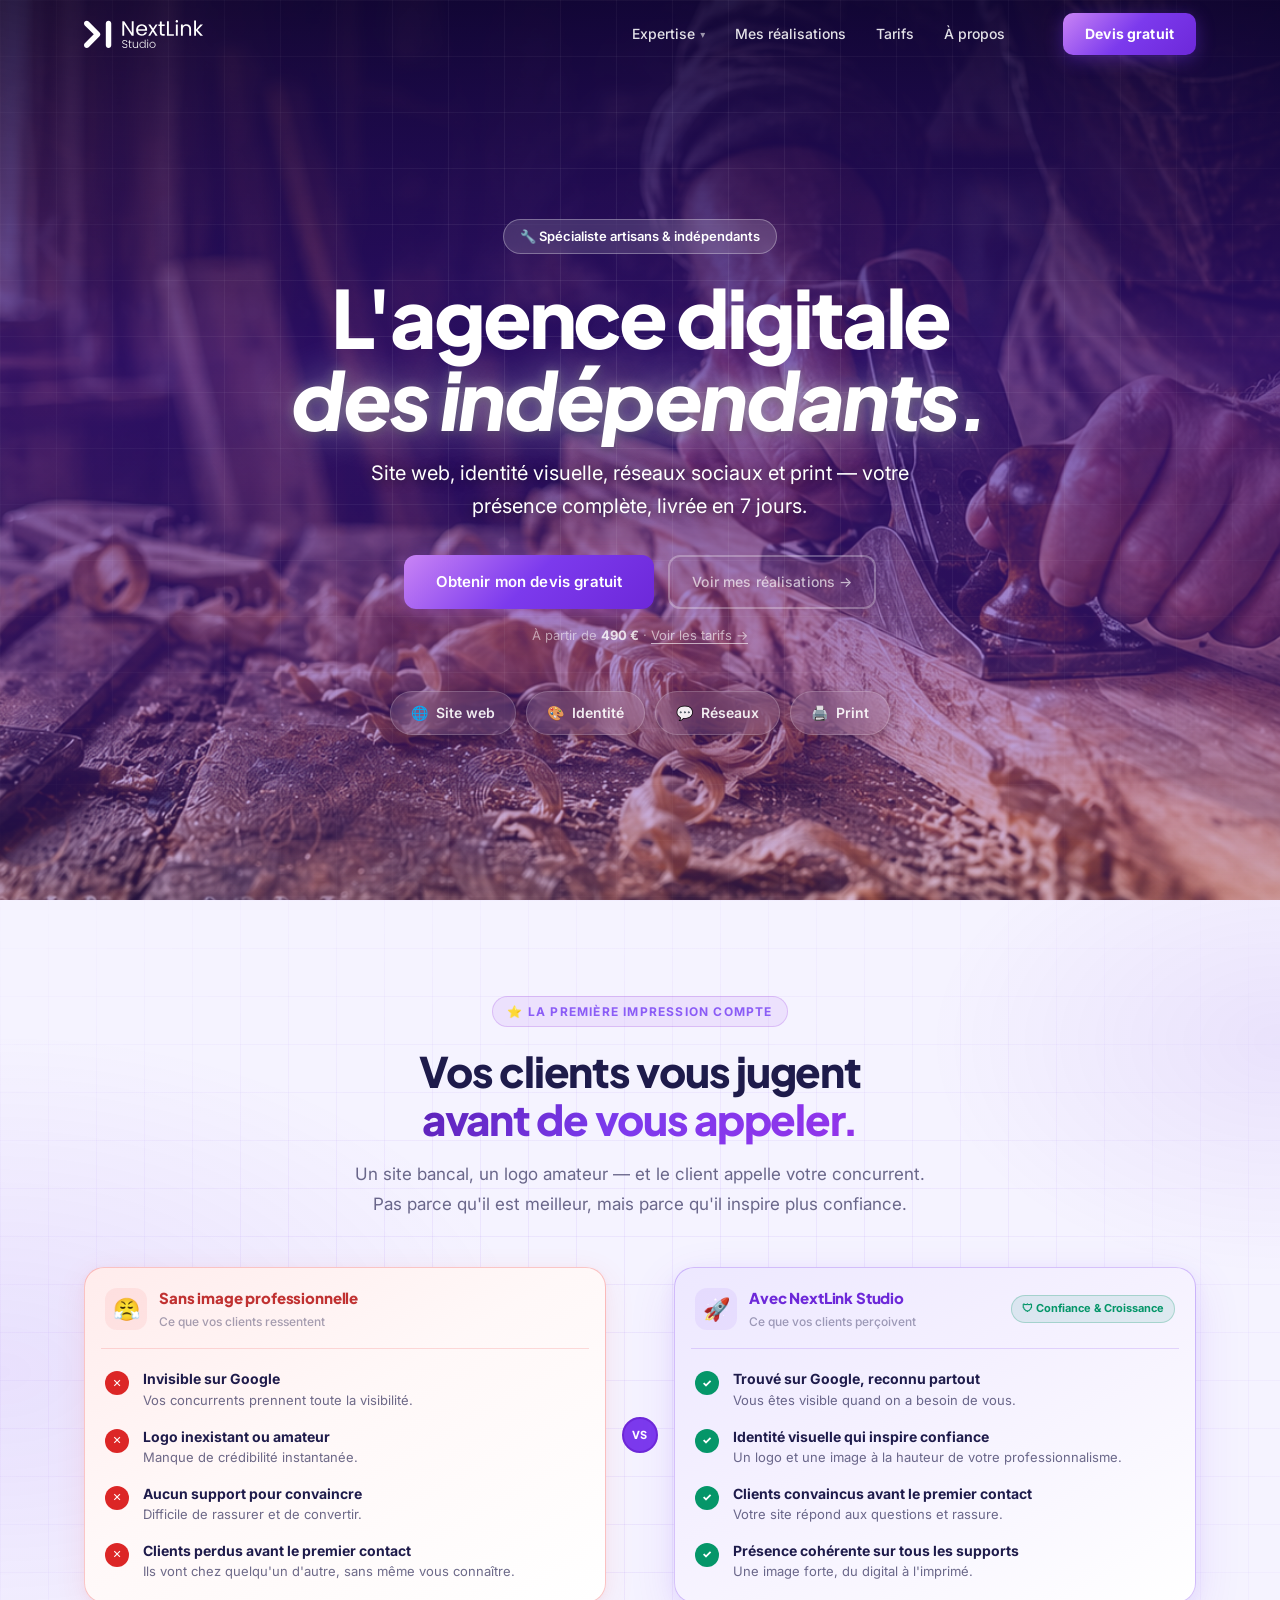
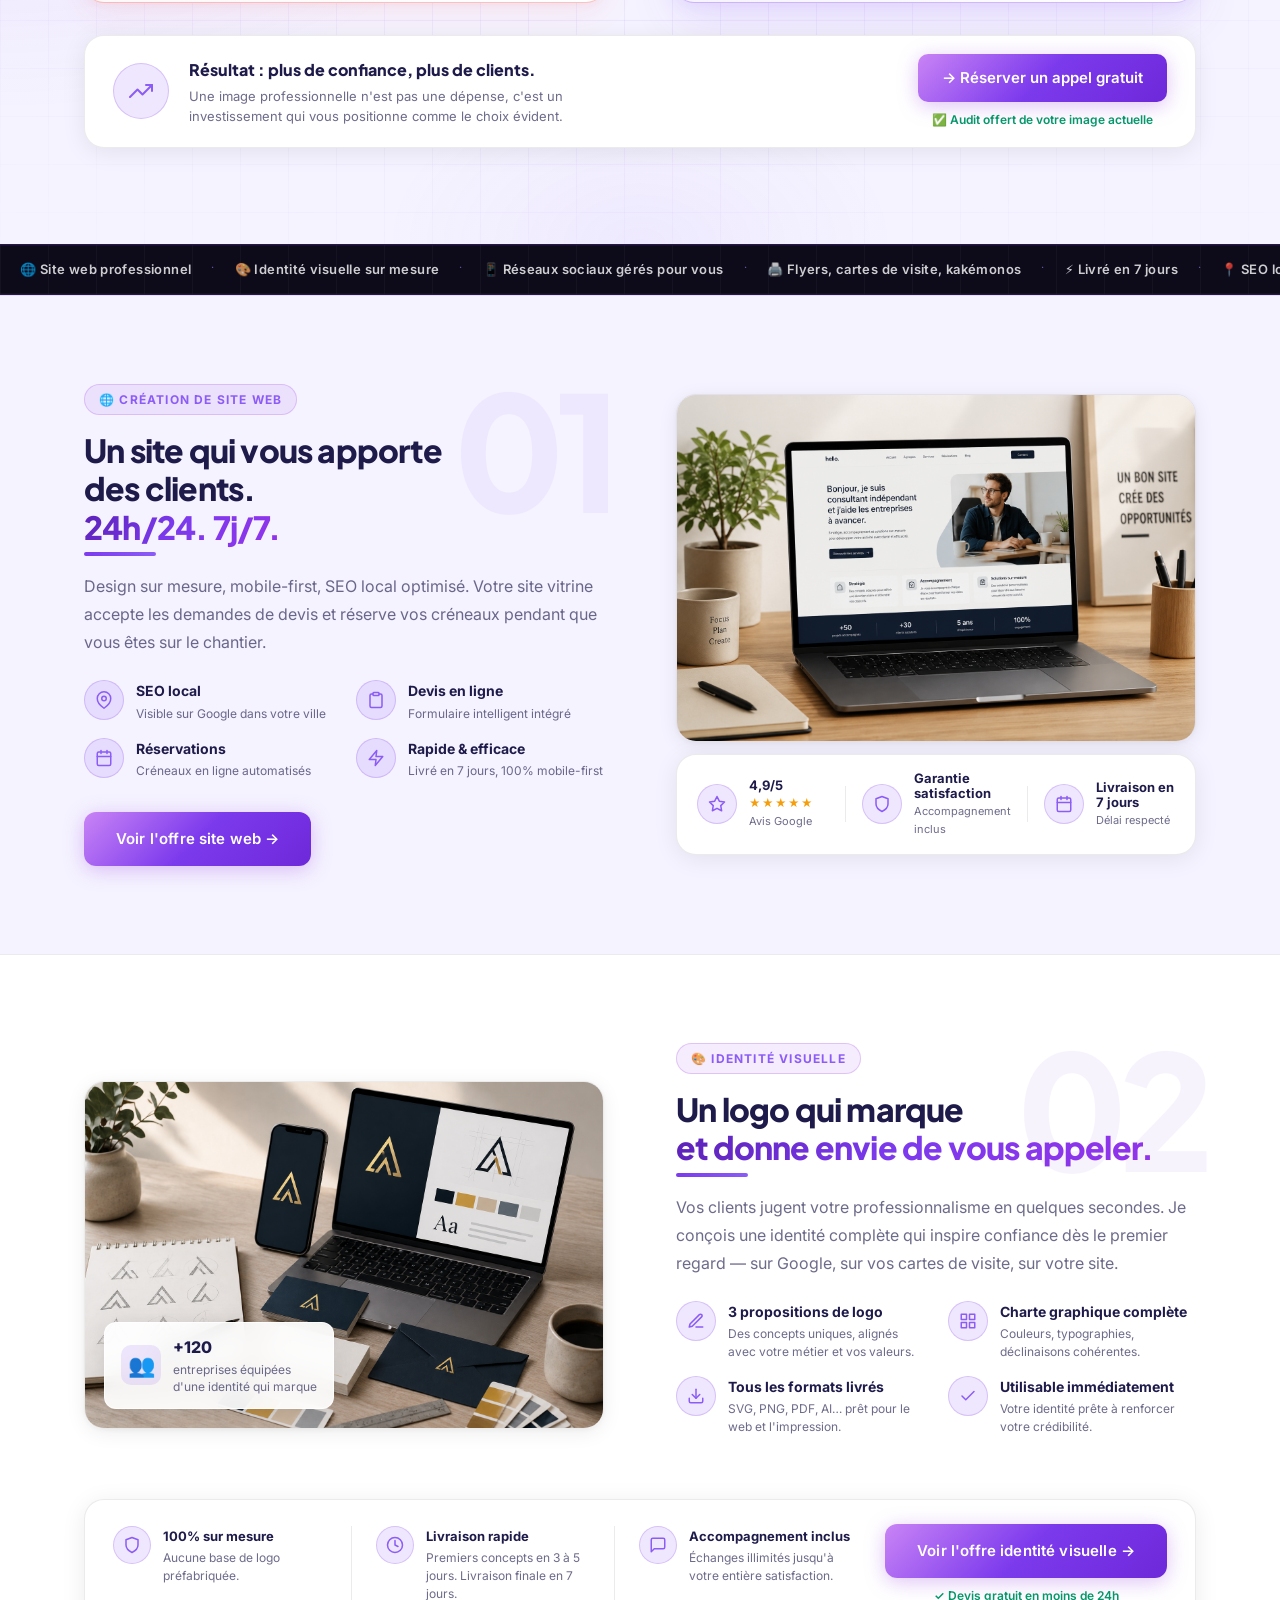
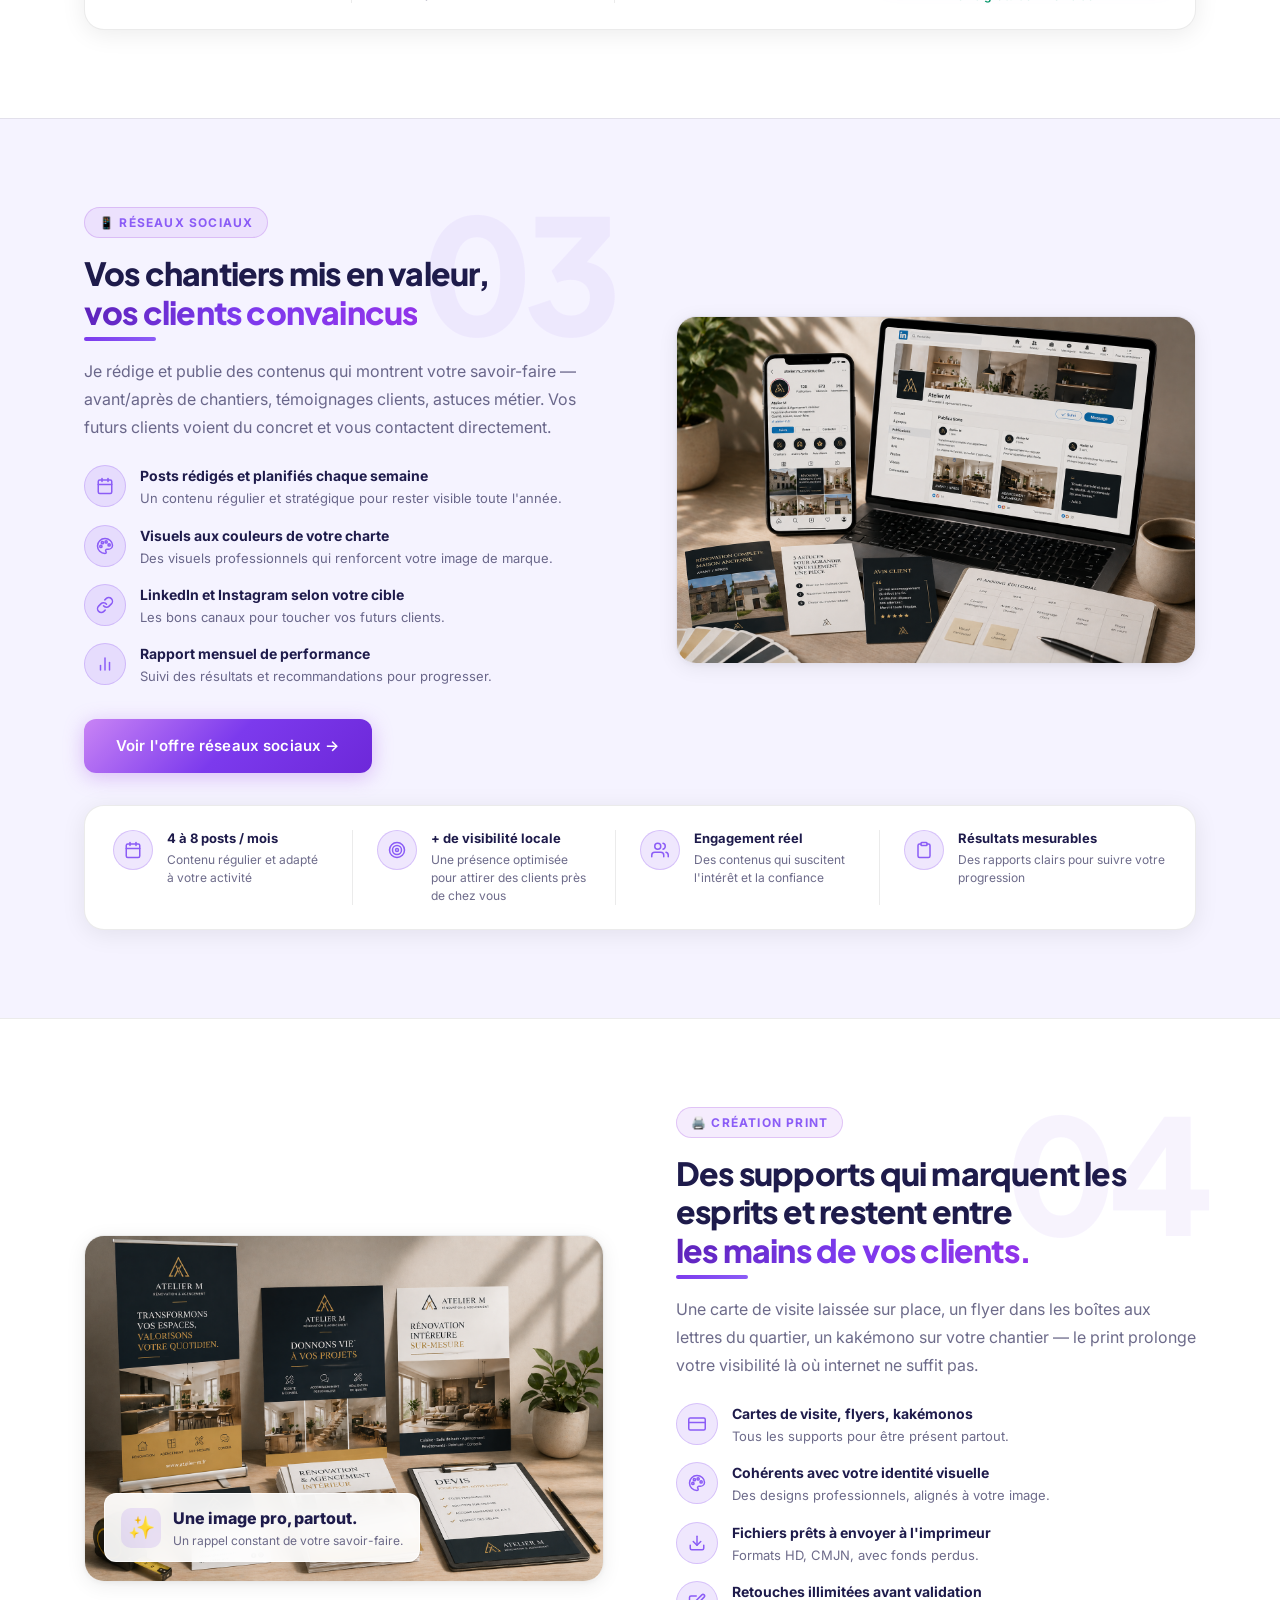
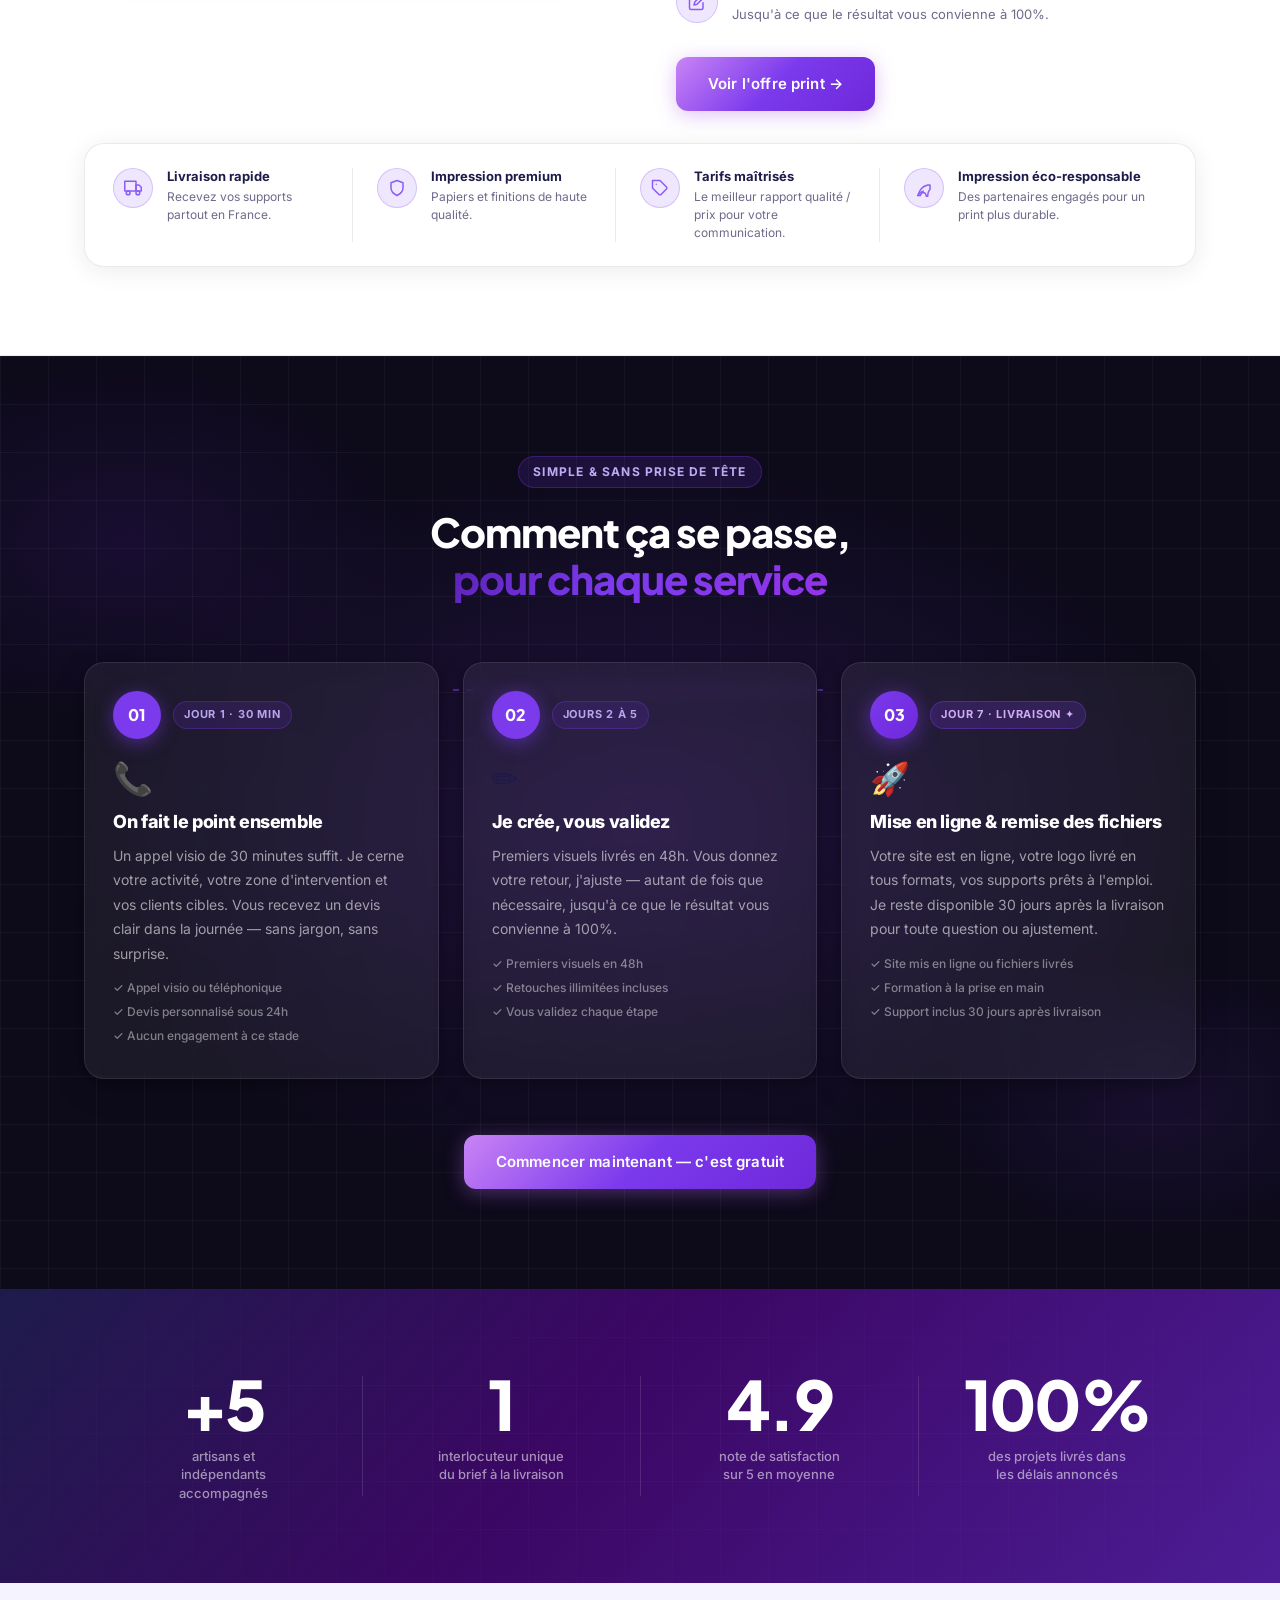
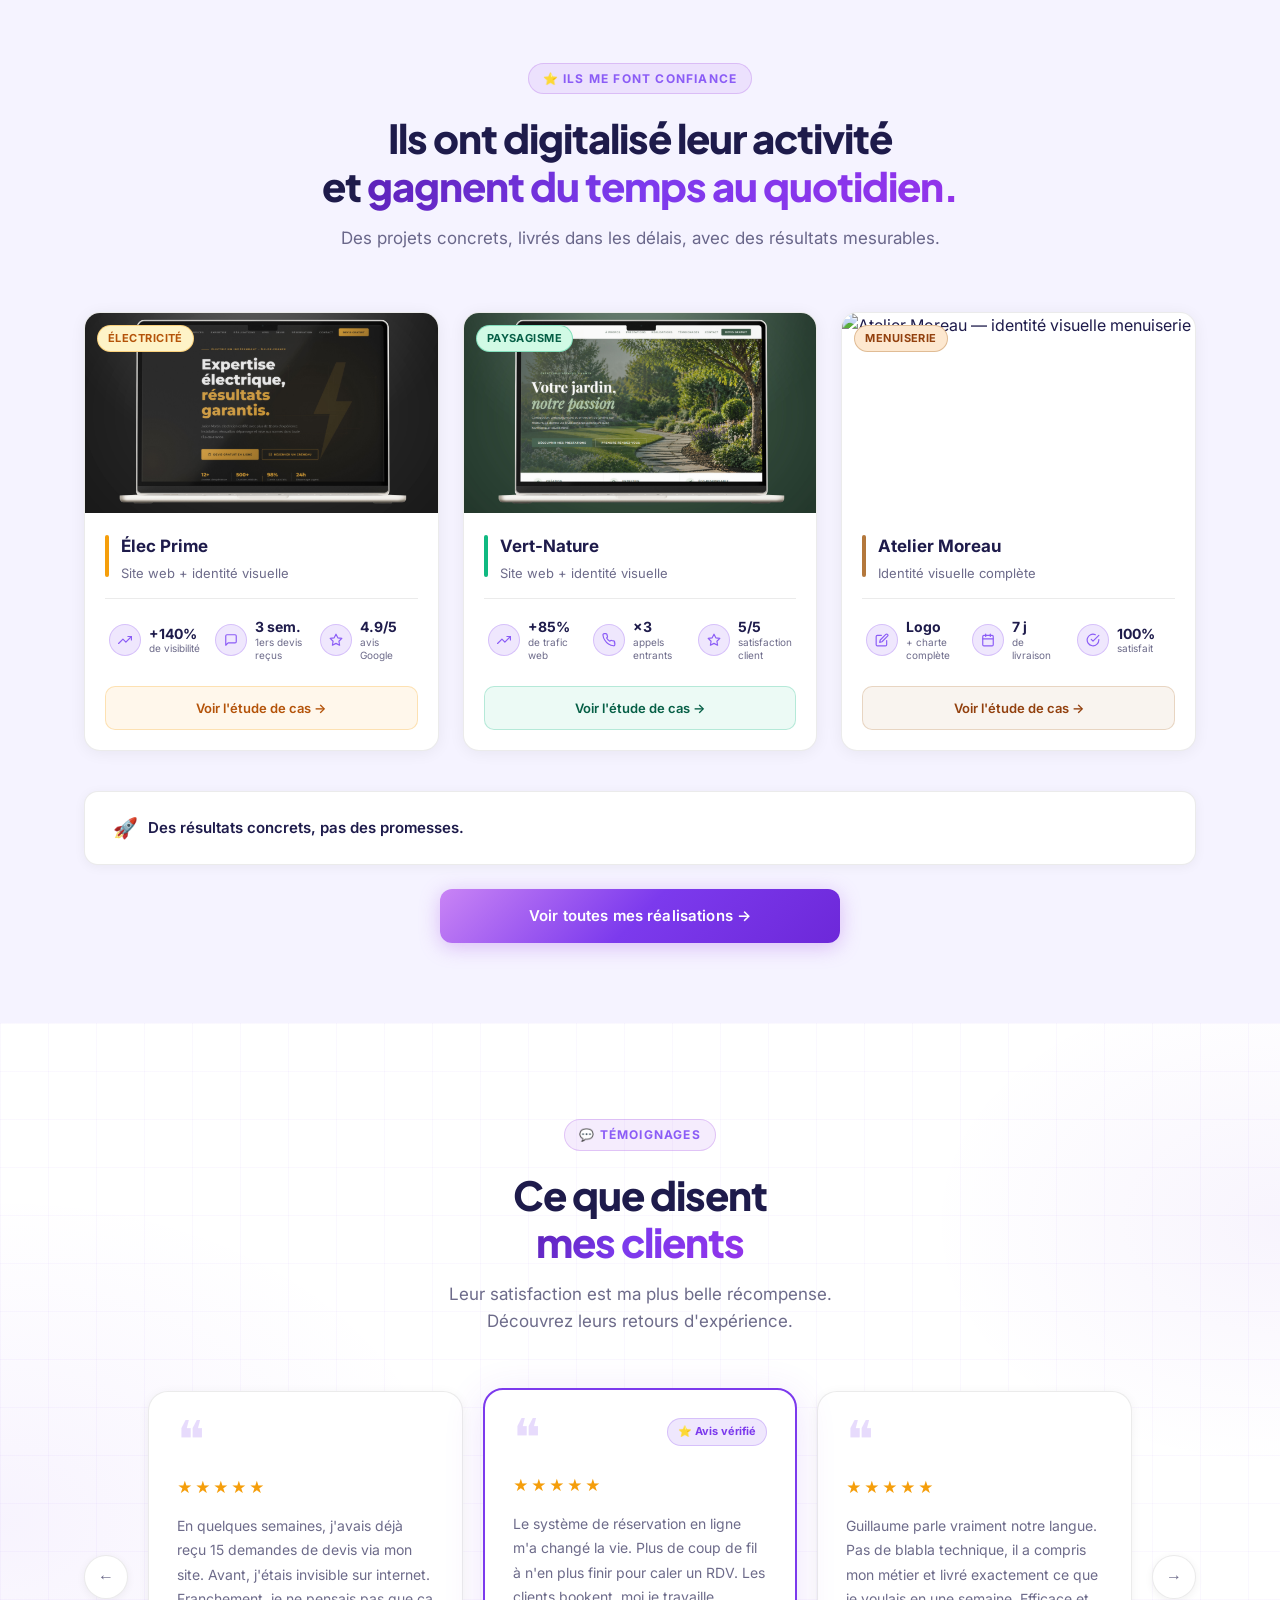
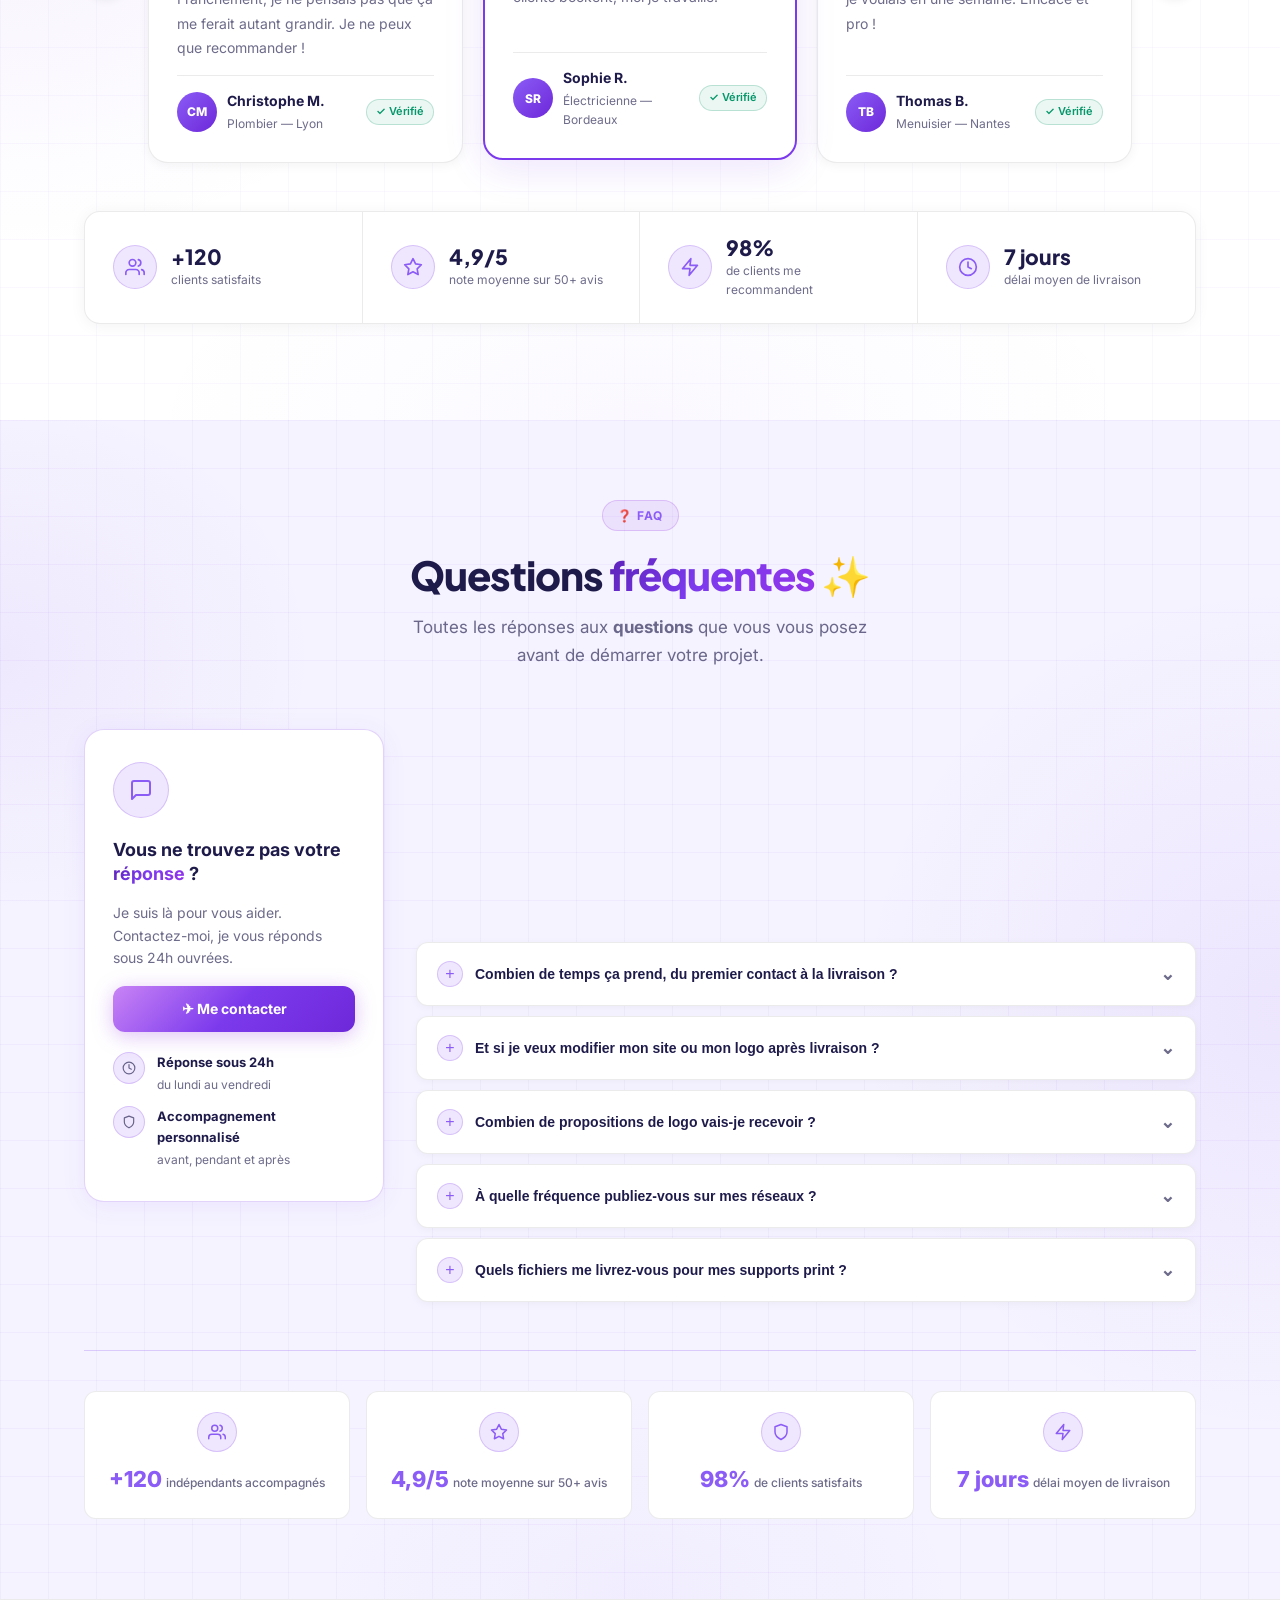
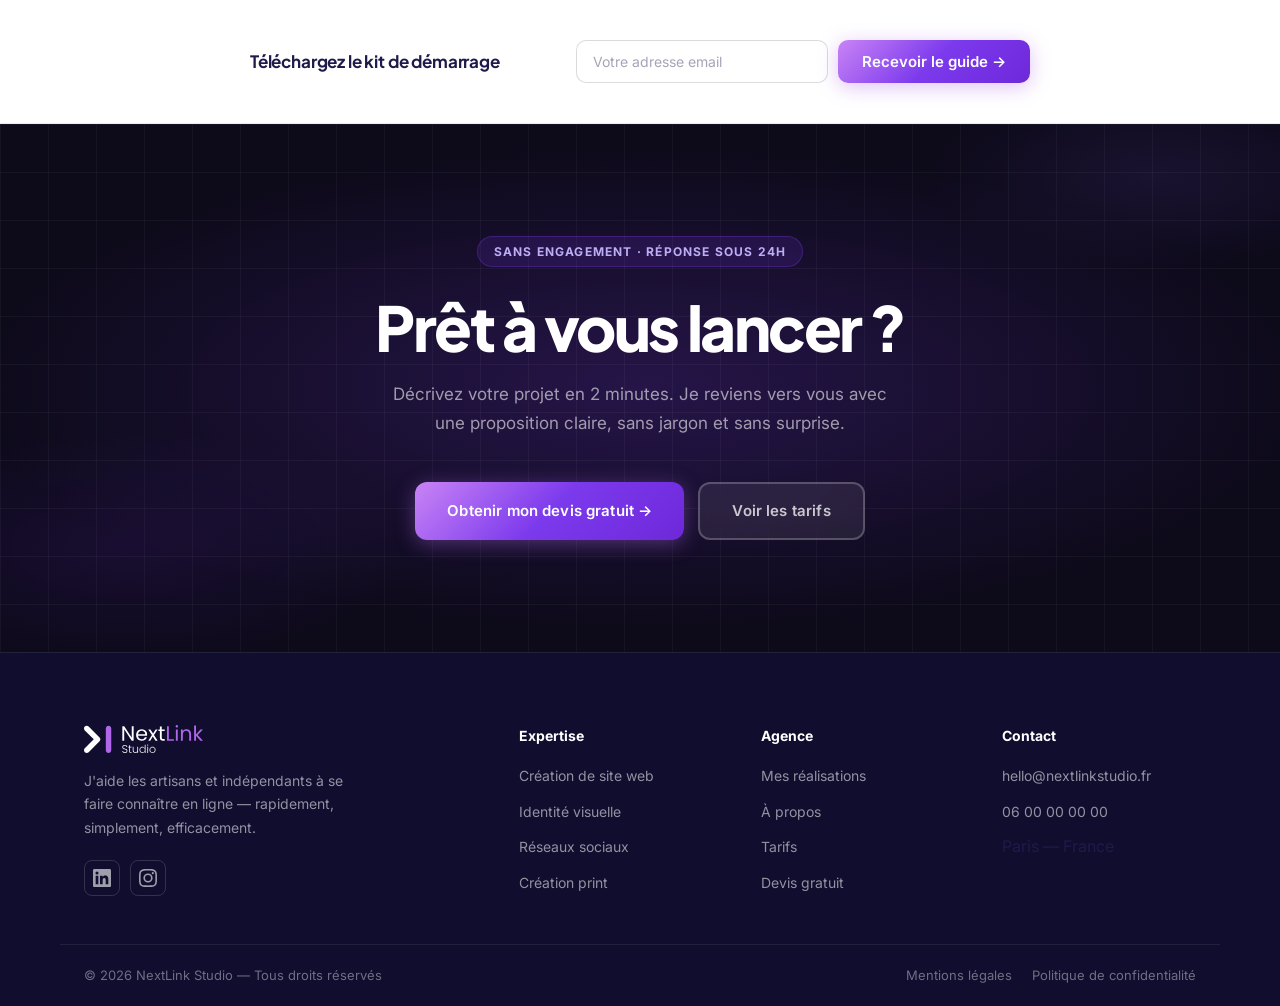
==== commit d433f4aa: "change details" ====
--- a/index.html
+++ b/index.html
@@ -313,17 +313,6 @@
             </div>
             <div class="spotlight-cta-row">
               <a href="site-web.html" class="btn btn-primary btn-lg">Voir l'offre site web →</a>
-              <div class="spotlight-social-proof">
-                <div class="spotlight-avatars">
-                  <div class="spotlight-avatar" style="background:#7c3aed">A</div>
-                  <div class="spotlight-avatar" style="background:#059669">M</div>
-                  <div class="spotlight-avatar" style="background:#d97706">T</div>
-                </div>
-                <div class="spotlight-proof-text">
-                  <strong>+120 artisans et entreprises</strong>
-                  <span>nous font déjà confiance</span>
-                </div>
-              </div>
             </div>
           </div>
           <div class="spotlight-visual">
@@ -495,17 +484,6 @@
             </div>
             <div class="spotlight-cta-row">
               <a href="posts-linkedin.html" class="btn btn-primary btn-lg">Voir l'offre réseaux sociaux →</a>
-              <div class="spotlight-social-proof">
-                <div class="spotlight-avatars">
-                  <div class="spotlight-avatar" style="background:#7c3aed">A</div>
-                  <div class="spotlight-avatar" style="background:#059669">M</div>
-                  <div class="spotlight-avatar" style="background:#d97706">T</div>
-                </div>
-                <div class="spotlight-proof-text">
-                  <strong>+120 artisans accompagnés</strong>
-                  <span>Des résultats concrets, mois après mois.</span>
-                </div>
-              </div>
             </div>
           </div>
           <div class="spotlight-visual">
@@ -586,17 +564,6 @@
             </div>
             <div class="spotlight-cta-row">
               <a href="creation-print.html" class="btn btn-primary btn-lg">Voir l'offre print →</a>
-              <div class="spotlight-social-proof">
-                <div class="spotlight-avatars">
-                  <div class="spotlight-avatar" style="background:#7c3aed">A</div>
-                  <div class="spotlight-avatar" style="background:#059669">M</div>
-                  <div class="spotlight-avatar" style="background:#d97706">T</div>
-                </div>
-                <div class="spotlight-proof-text">
-                  <strong>+120 artisans équipés</strong>
-                  <span>et satisfaits</span>
-                </div>
-              </div>
             </div>
           </div>
           <div class="spotlight-visual">
@@ -838,15 +805,6 @@
         <div class="rp-tagline">
           <span class="rp-rocket">🚀</span>
           <span>Des résultats concrets, pas des promesses.</span>
-        </div>
-        <div class="rp-social-proof">
-          <div class="rp-avatars">
-            <span class="rp-avatar">CM</span>
-            <span class="rp-avatar">SB</span>
-            <span class="rp-avatar">JD</span>
-            <span class="rp-avatar rp-avatar--count">+117</span>
-          </div>
-          <span class="rp-proof-text">artisans nous font confiance</span>
         </div>
       </div>
       <div class="text-center" style="margin-top:24px">
--- a/style.css
+++ b/style.css
@@ -3503,7 +3503,7 @@
   box-shadow: 0 8px 48px rgba(0,0,0,0.12);
   padding: 20px 24px;
   display: grid;
-  grid-template-columns: repeat(4, 1fr);
+  grid-template-columns: repeat(3, 1fr);
   gap: 16px;
   width: 100%;
   position: relative;
@@ -3930,6 +3930,7 @@
   flex-direction: column;
   gap: 20px;
 }
+.ab-text-col .section-badge { align-self: flex-start; }
 .ab-heading {
   display: flex;
   flex-direction: column;
@@ -4119,9 +4120,10 @@
   margin-bottom: 28px;
 }
 .at-stats {
-  display: grid;
-  grid-template-columns: repeat(4, 1fr);
-  gap: 24px;
+  display: flex;
+  justify-content: center;
+  gap: 40px;
+  flex-wrap: wrap;
 }
 .at-stat {
   display: flex;
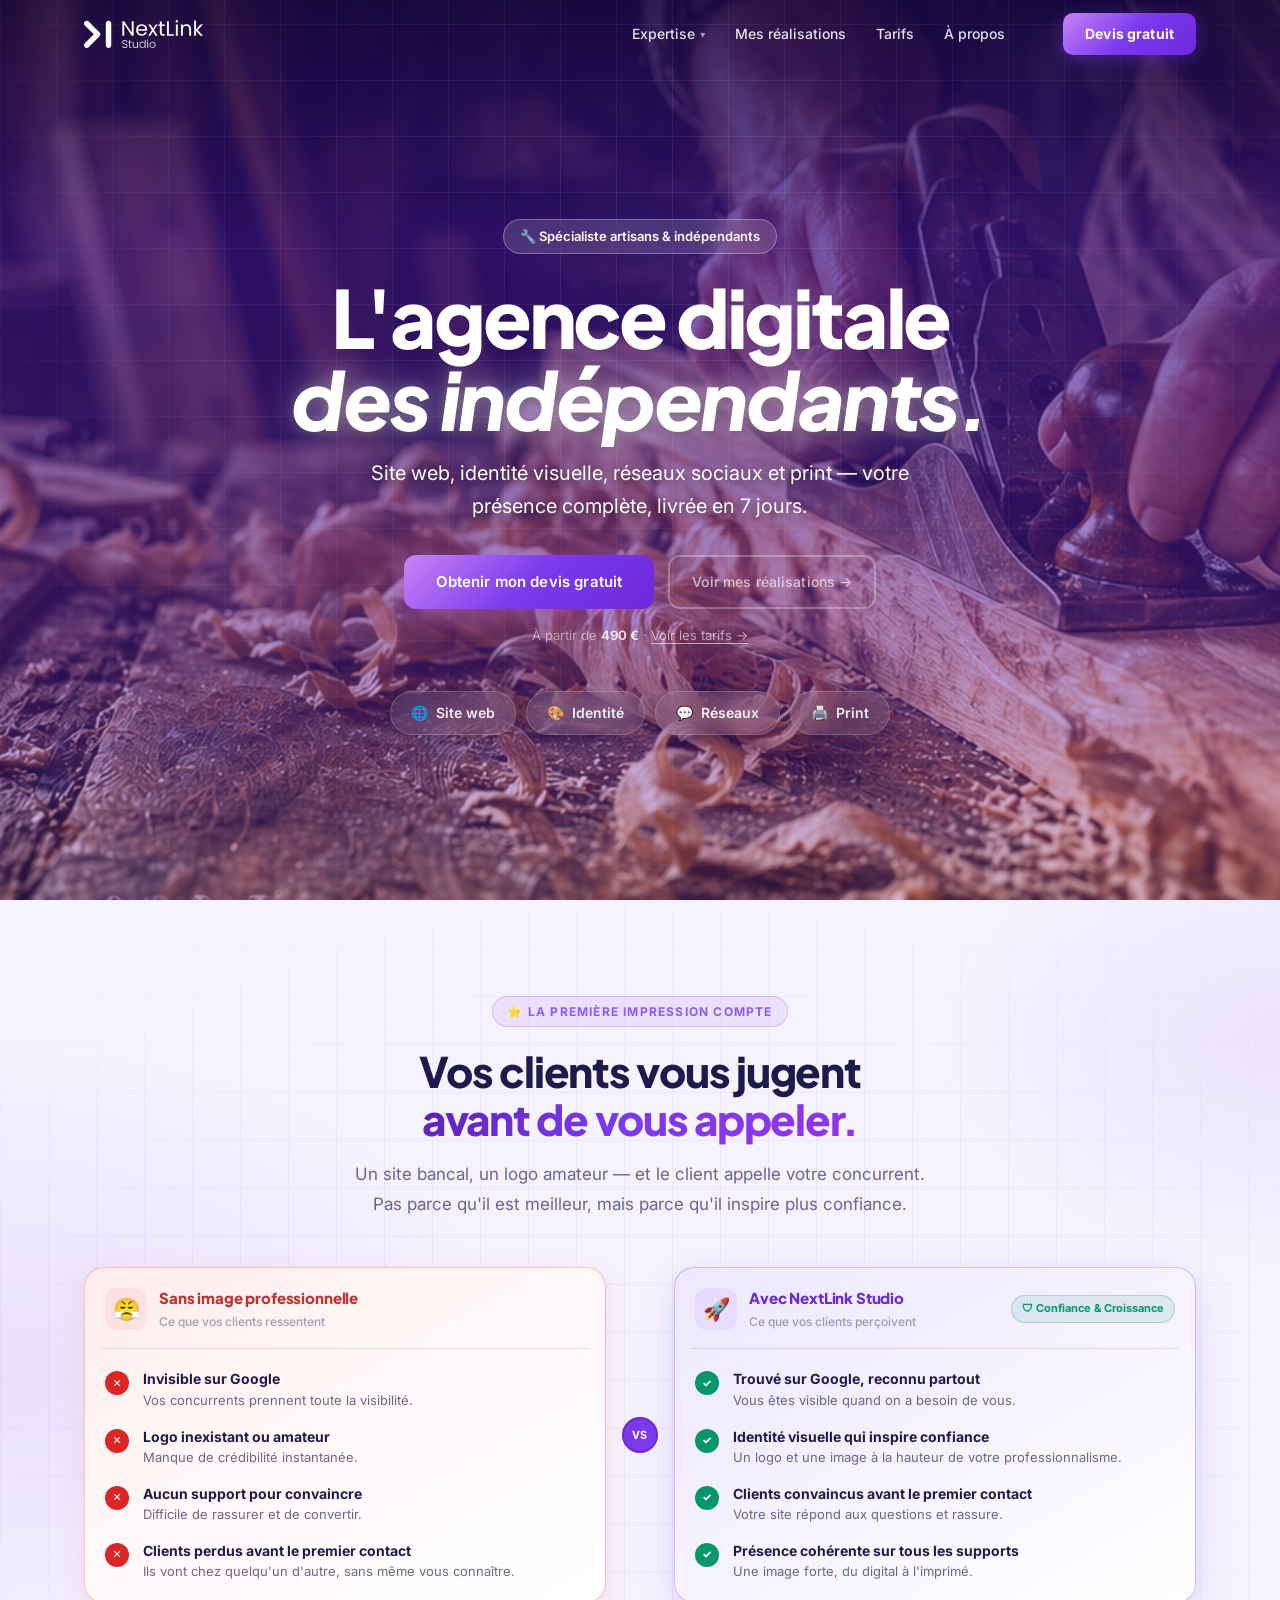
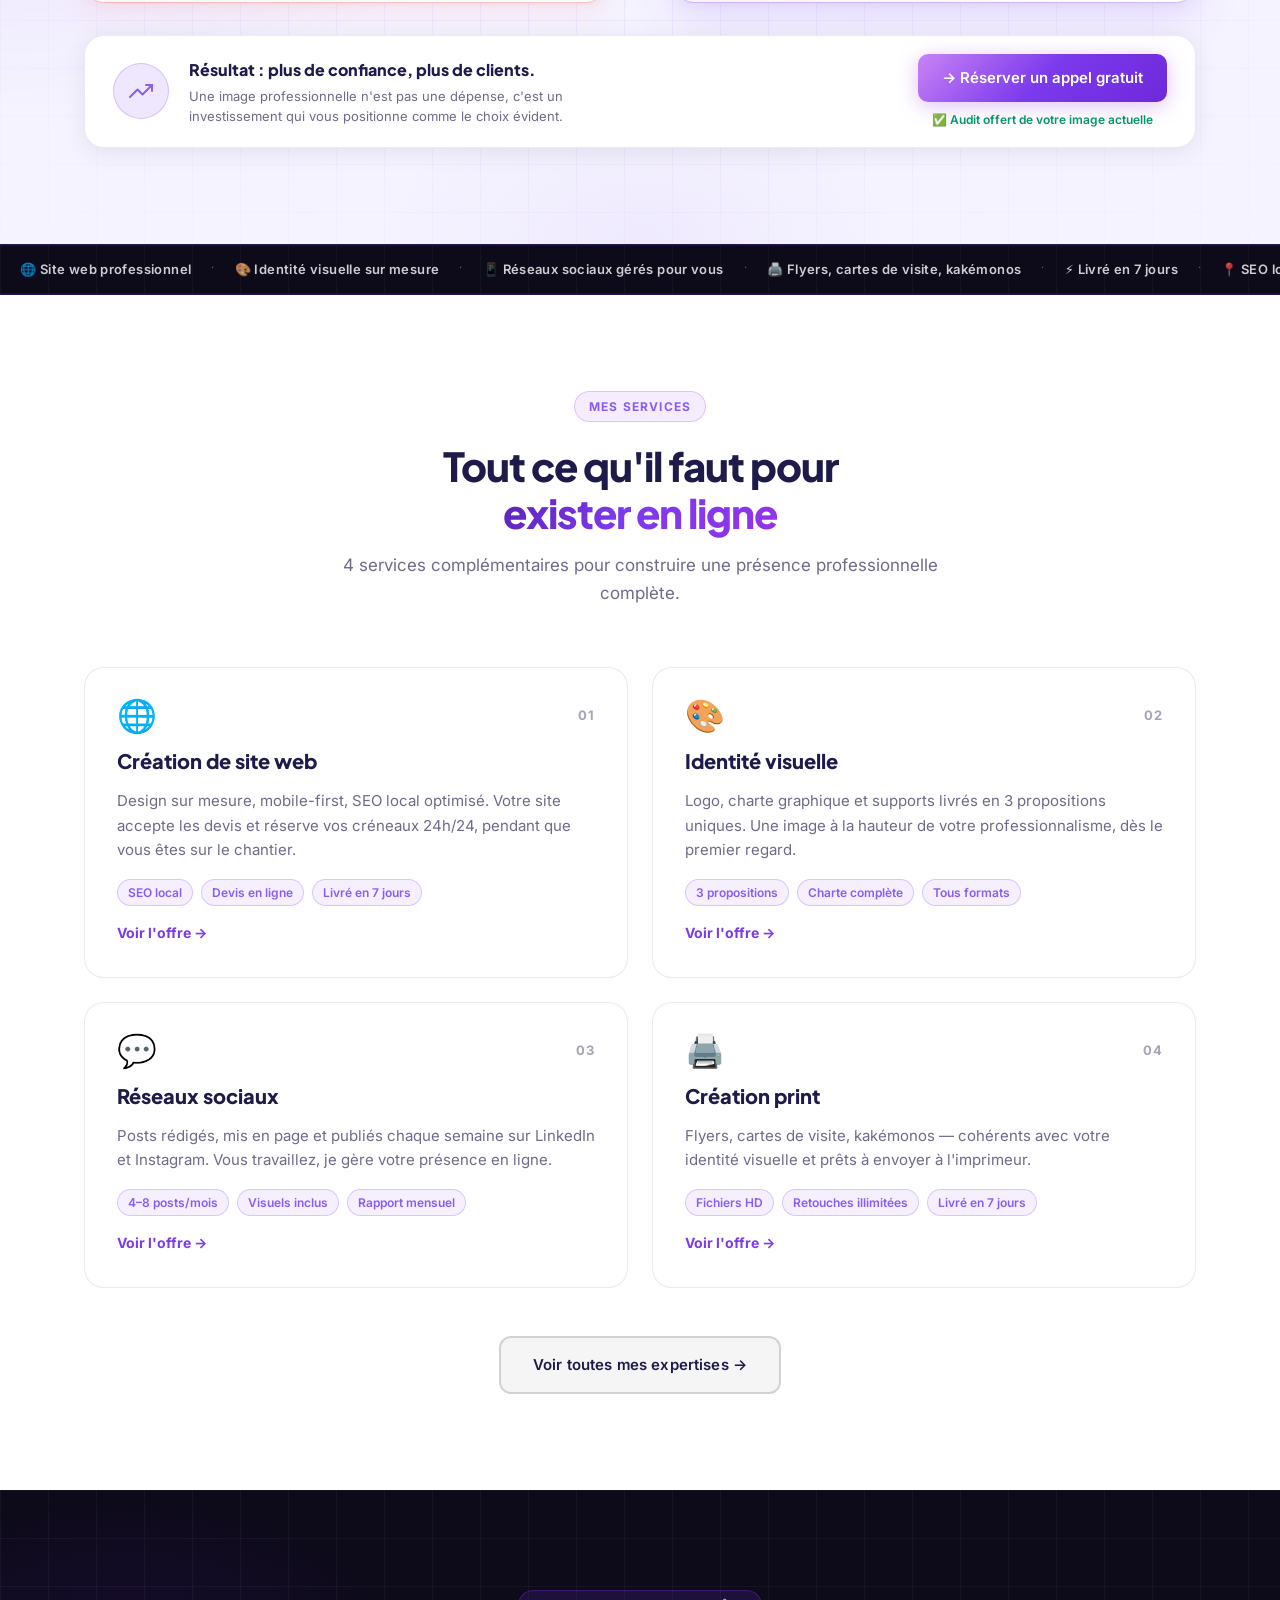
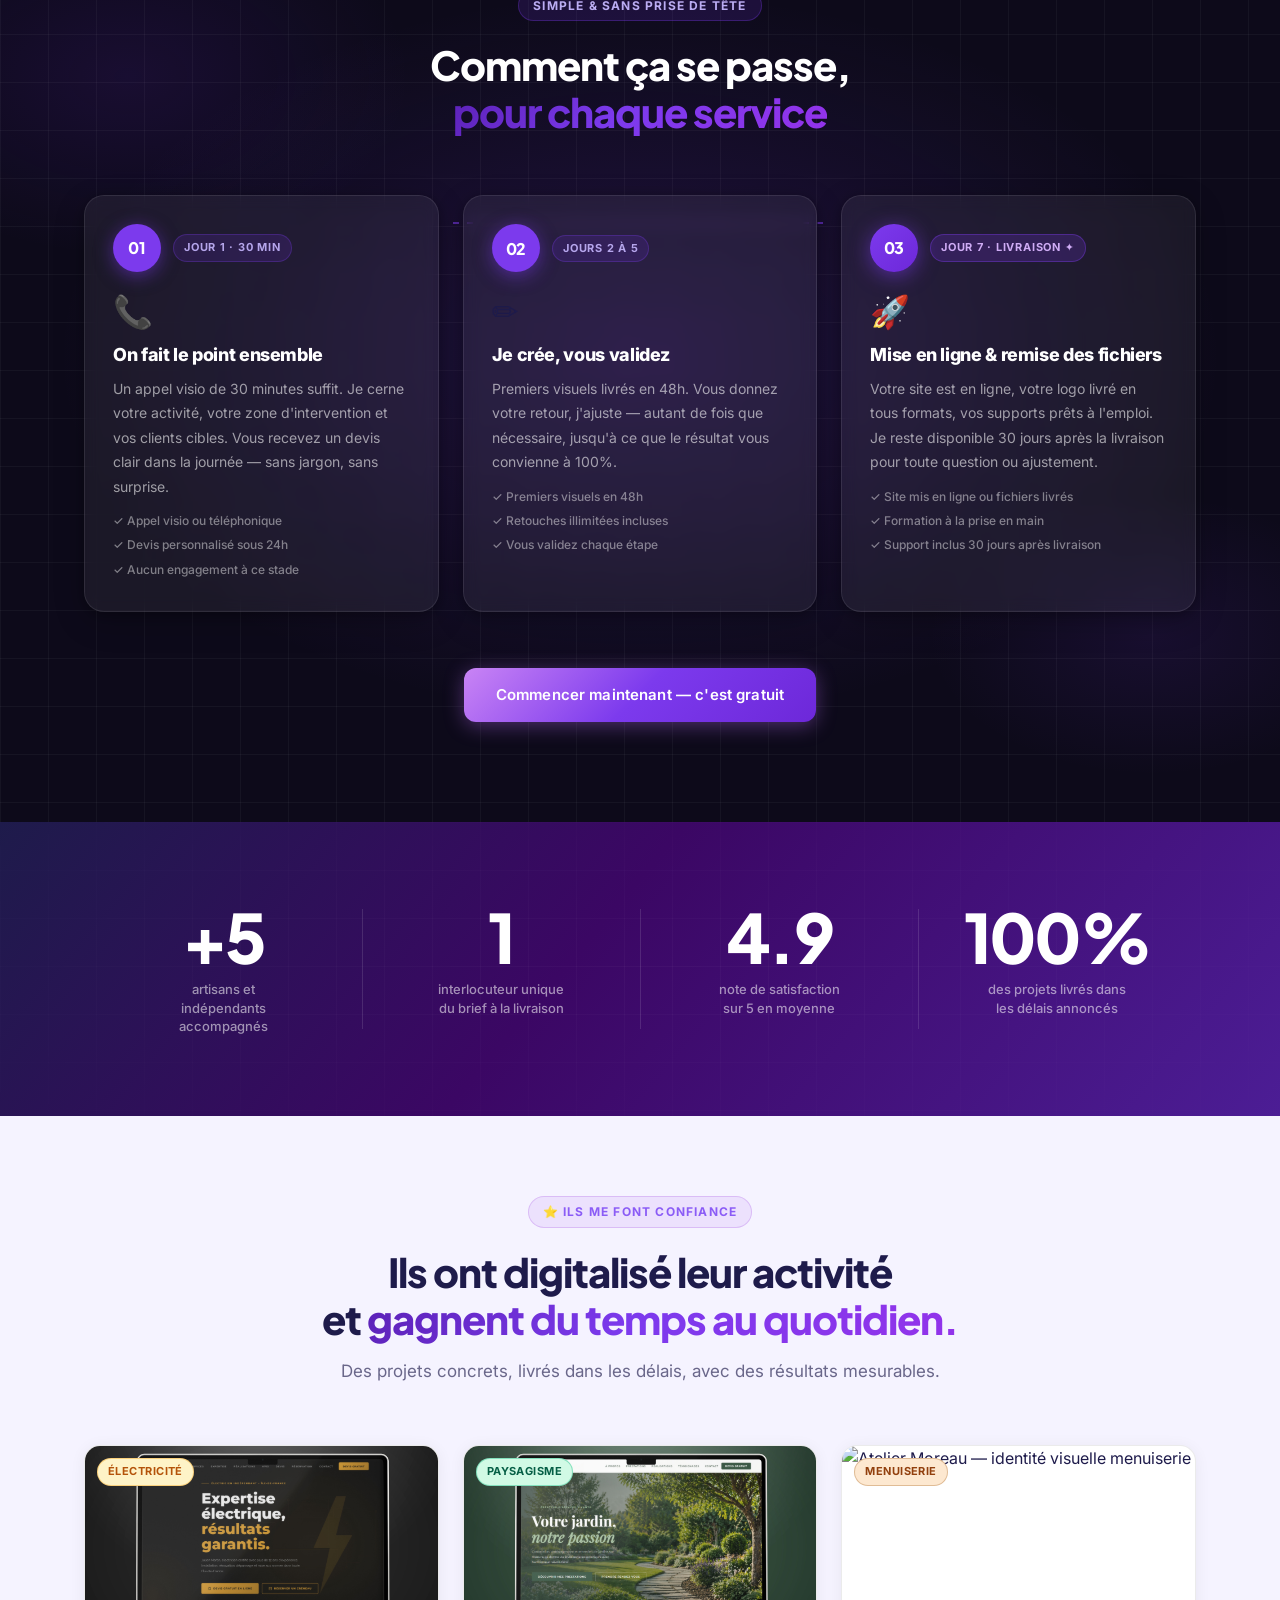
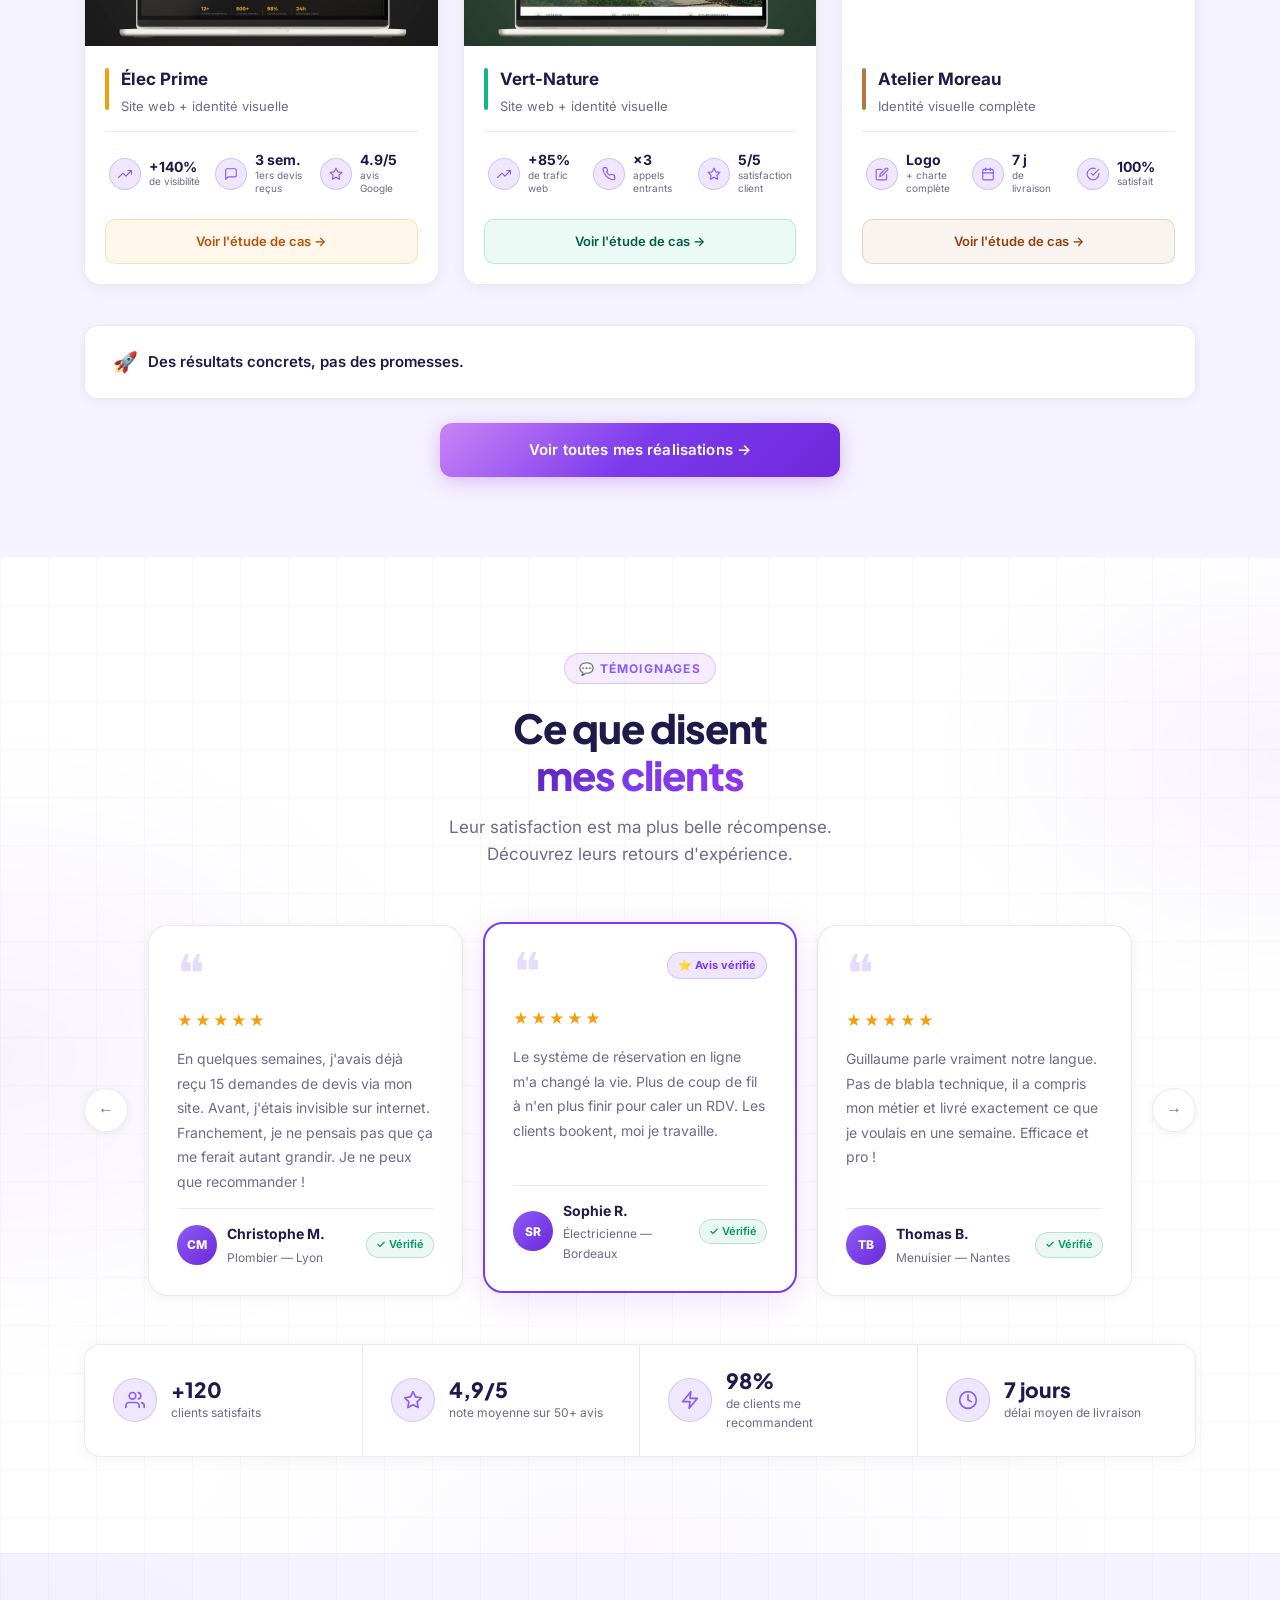
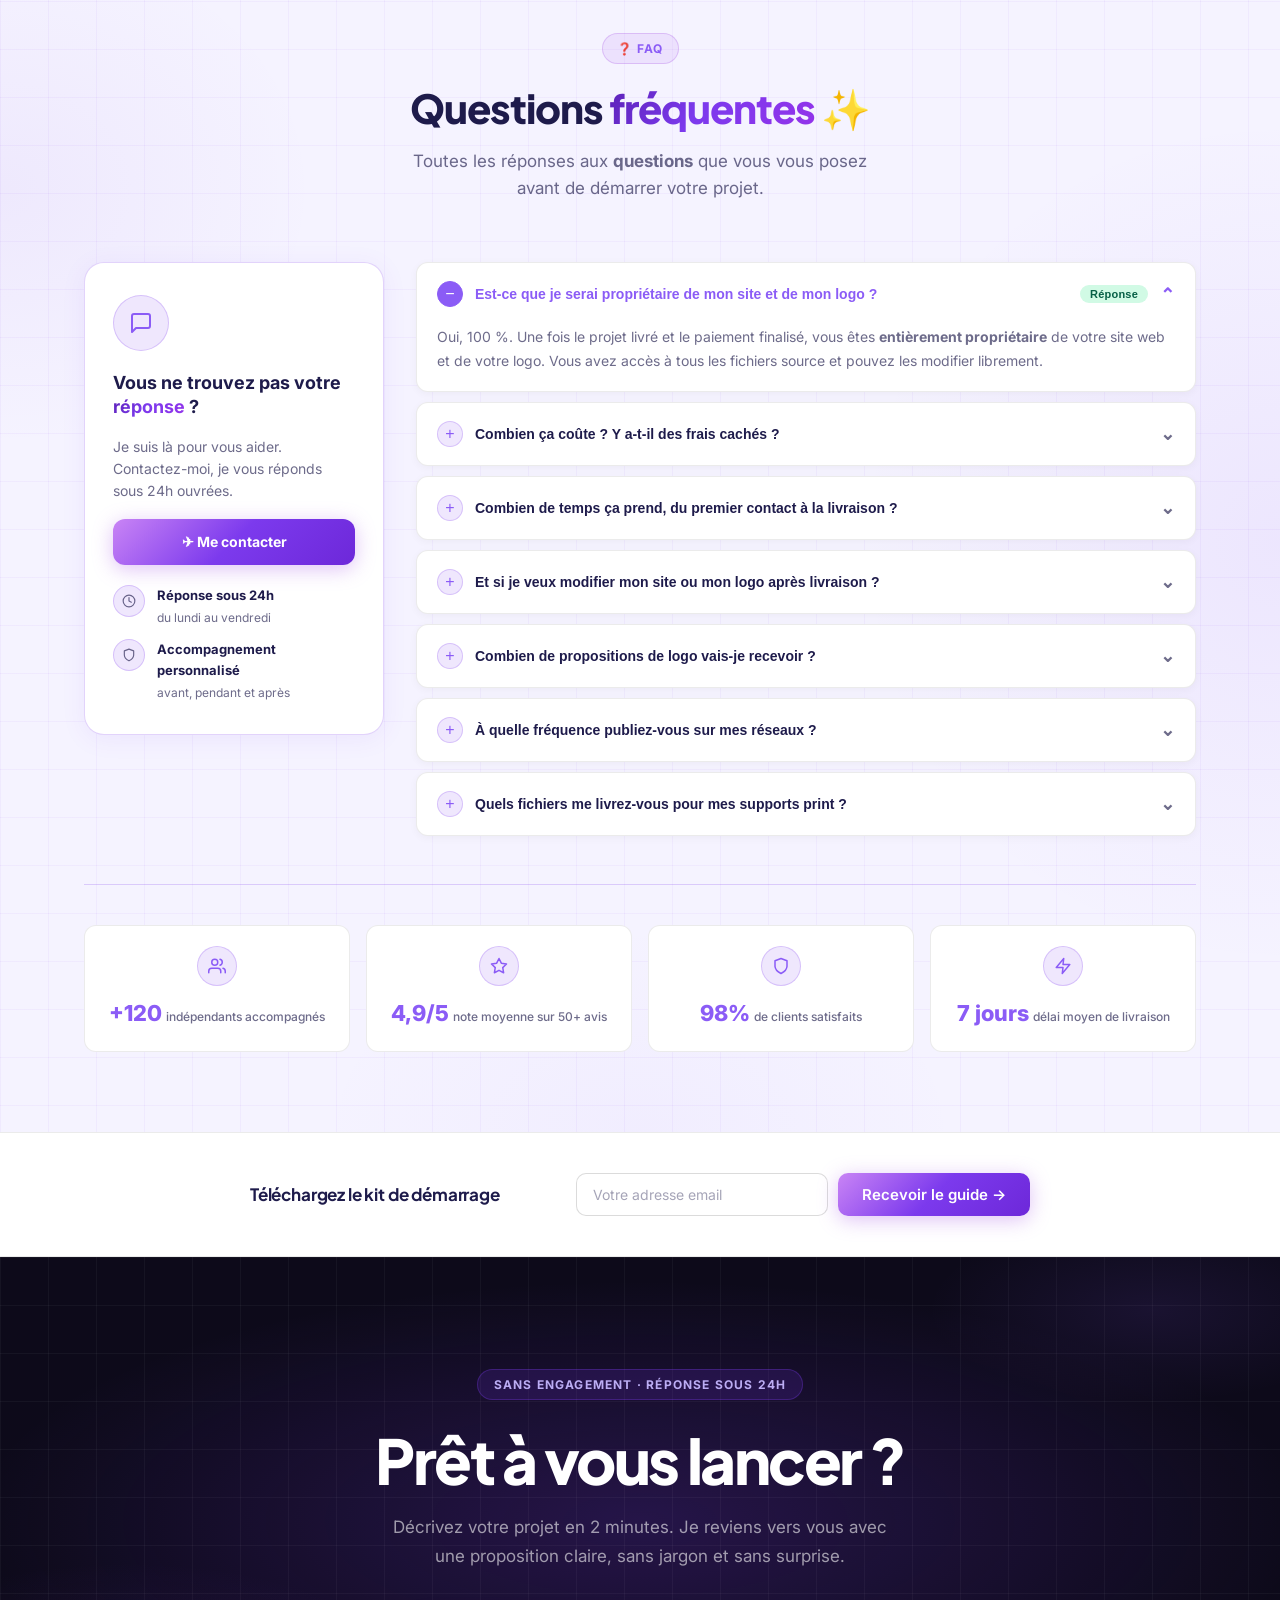
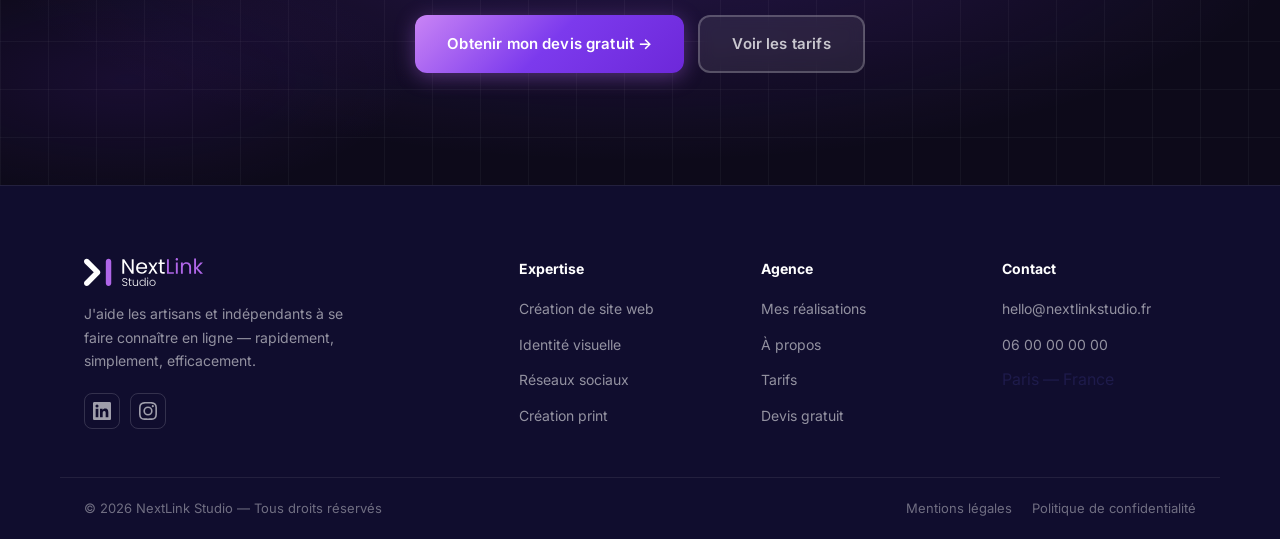
==== commit 0f3b17fa: "change design of page-site-web" ====
--- a/index.html
+++ b/index.html
@@ -269,349 +269,76 @@
     </div>
   </div>
 
-  <!-- SERVICES EN DÉTAIL -->
-  <section id="services" class="service-spotlights">
-
-    <!-- Création de site web -->
-    <div class="spotlight-block">
-      <div class="container">
-        <div class="spotlight-row">
-          <div class="spotlight-text">
-            <span class="spotlight-num">01</span>
-            <div class="section-badge">🌐 Création de site web</div>
-            <h3>Un site qui vous apporte<br />des clients.<br /><span class="gradient-text spotlight-title-sub">24h/24. 7j/7.</span></h3>
-            <p>Design sur mesure, mobile-first, SEO local optimisé. Votre site vitrine accepte les demandes de devis et réserve vos créneaux pendant que vous êtes sur le chantier.</p>
-            <div class="spotlight-features">
-              <div class="spotlight-feature">
-                <div class="spotlight-feature-icon"><svg xmlns="http://www.w3.org/2000/svg" width="18" height="18" viewBox="0 0 24 24" fill="none" stroke="currentColor" stroke-width="2" stroke-linecap="round" stroke-linejoin="round"><path d="M21 10c0 7-9 13-9 13s-9-6-9-13a9 9 0 0 1 18 0z"/><circle cx="12" cy="10" r="3"/></svg></div>
-                <div class="spotlight-feature-text">
-                  <strong>SEO local</strong>
-                  <span>Visible sur Google dans votre ville</span>
-                </div>
-              </div>
-              <div class="spotlight-feature">
-                <div class="spotlight-feature-icon"><svg xmlns="http://www.w3.org/2000/svg" width="18" height="18" viewBox="0 0 24 24" fill="none" stroke="currentColor" stroke-width="2" stroke-linecap="round" stroke-linejoin="round"><path d="M16 4h2a2 2 0 0 1 2 2v14a2 2 0 0 1-2 2H6a2 2 0 0 1-2-2V6a2 2 0 0 1 2-2h2"/><rect x="8" y="2" width="8" height="4" rx="1" ry="1"/></svg></div>
-                <div class="spotlight-feature-text">
-                  <strong>Devis en ligne</strong>
-                  <span>Formulaire intelligent intégré</span>
-                </div>
-              </div>
-              <div class="spotlight-feature">
-                <div class="spotlight-feature-icon"><svg xmlns="http://www.w3.org/2000/svg" width="18" height="18" viewBox="0 0 24 24" fill="none" stroke="currentColor" stroke-width="2" stroke-linecap="round" stroke-linejoin="round"><rect x="3" y="4" width="18" height="18" rx="2" ry="2"/><line x1="16" y1="2" x2="16" y2="6"/><line x1="8" y1="2" x2="8" y2="6"/><line x1="3" y1="10" x2="21" y2="10"/></svg></div>
-                <div class="spotlight-feature-text">
-                  <strong>Réservations</strong>
-                  <span>Créneaux en ligne automatisés</span>
-                </div>
-              </div>
-              <div class="spotlight-feature">
-                <div class="spotlight-feature-icon"><svg xmlns="http://www.w3.org/2000/svg" width="18" height="18" viewBox="0 0 24 24" fill="none" stroke="currentColor" stroke-width="2" stroke-linecap="round" stroke-linejoin="round"><polygon points="13 2 3 14 12 14 11 22 21 10 12 10 13 2"/></svg></div>
-                <div class="spotlight-feature-text">
-                  <strong>Rapide & efficace</strong>
-                  <span>Livré en 7 jours, 100% mobile-first</span>
-                </div>
-              </div>
-            </div>
-            <div class="spotlight-cta-row">
-              <a href="site-web.html" class="btn btn-primary btn-lg">Voir l'offre site web →</a>
-            </div>
-          </div>
-          <div class="spotlight-visual">
-            <div class="spotlight-visual-wrap">
-              <img src="images/websites_images.png" alt="Exemples de sites web créés par NextLink Studio" class="spotlight-img" />
-              <div class="spotlight-stats-bar">
-                <div class="spotlight-stat">
-                  <div class="spotlight-stat-icon"><svg xmlns="http://www.w3.org/2000/svg" width="18" height="18" viewBox="0 0 24 24" fill="none" stroke="currentColor" stroke-width="2" stroke-linecap="round" stroke-linejoin="round"><polygon points="12 2 15.09 8.26 22 9.27 17 14.14 18.18 21.02 12 17.77 5.82 21.02 7 14.14 2 9.27 8.91 8.26 12 2"/></svg></div>
-                  <div class="spotlight-stat-body">
-                    <strong>4,9/5</strong>
-                    <div class="spotlight-stat-stars">★★★★★</div>
-                    <span>Avis Google</span>
-                  </div>
-                </div>
-                <div class="spotlight-stat-divider"></div>
-                <div class="spotlight-stat">
-                  <div class="spotlight-stat-icon"><svg xmlns="http://www.w3.org/2000/svg" width="18" height="18" viewBox="0 0 24 24" fill="none" stroke="currentColor" stroke-width="2" stroke-linecap="round" stroke-linejoin="round"><path d="M12 22s8-4 8-10V5l-8-3-8 3v7c0 6 8 10 8 10z"/></svg></div>
-                  <div class="spotlight-stat-body">
-                    <strong>Garantie satisfaction</strong>
-                    <span>Accompagnement inclus</span>
-                  </div>
-                </div>
-                <div class="spotlight-stat-divider"></div>
-                <div class="spotlight-stat">
-                  <div class="spotlight-stat-icon"><svg xmlns="http://www.w3.org/2000/svg" width="18" height="18" viewBox="0 0 24 24" fill="none" stroke="currentColor" stroke-width="2" stroke-linecap="round" stroke-linejoin="round"><rect x="3" y="4" width="18" height="18" rx="2" ry="2"/><line x1="16" y1="2" x2="16" y2="6"/><line x1="8" y1="2" x2="8" y2="6"/><line x1="3" y1="10" x2="21" y2="10"/></svg></div>
-                  <div class="spotlight-stat-body">
-                    <strong>Livraison en 7 jours</strong>
-                    <span>Délai respecté</span>
-                  </div>
-                </div>
-              </div>
-            </div>
-          </div>
-        </div>
-      </div>
-    </div>
-
-    <!-- Identité visuelle -->
-    <div class="spotlight-block spotlight-block--iv">
-      <div class="container">
-        <div class="spotlight-row spotlight-row--reverse">
-          <div class="spotlight-text">
-            <span class="spotlight-num">02</span>
-            <div class="section-badge">🎨 Identité visuelle</div>
-            <h3>Un logo qui marque<br /><span class="gradient-text spotlight-title-sub">et donne envie de vous appeler.</span></h3>
-            <p>Vos clients jugent votre professionnalisme en quelques secondes. Je conçois une identité complète qui inspire confiance dès le premier regard — sur Google, sur vos cartes de visite, sur votre site.</p>
-            <div class="spotlight-features">
-              <div class="spotlight-feature">
-                <div class="spotlight-feature-icon">
-                  <svg xmlns="http://www.w3.org/2000/svg" width="18" height="18" viewBox="0 0 24 24" fill="none" stroke="currentColor" stroke-width="2" stroke-linecap="round" stroke-linejoin="round"><path d="M12 20h9"/><path d="M16.5 3.5a2.121 2.121 0 0 1 3 3L7 19l-4 1 1-4L16.5 3.5z"/></svg>
-                </div>
-                <div class="spotlight-feature-text">
-                  <strong>3 propositions de logo</strong>
-                  <span>Des concepts uniques, alignés avec votre métier et vos valeurs.</span>
-                </div>
-              </div>
-              <div class="spotlight-feature">
-                <div class="spotlight-feature-icon">
-                  <svg xmlns="http://www.w3.org/2000/svg" width="18" height="18" viewBox="0 0 24 24" fill="none" stroke="currentColor" stroke-width="2" stroke-linecap="round" stroke-linejoin="round"><rect x="3" y="3" width="7" height="7"/><rect x="14" y="3" width="7" height="7"/><rect x="14" y="14" width="7" height="7"/><rect x="3" y="14" width="7" height="7"/></svg>
-                </div>
-                <div class="spotlight-feature-text">
-                  <strong>Charte graphique complète</strong>
-                  <span>Couleurs, typographies, déclinaisons cohérentes.</span>
-                </div>
-              </div>
-              <div class="spotlight-feature">
-                <div class="spotlight-feature-icon">
-                  <svg xmlns="http://www.w3.org/2000/svg" width="18" height="18" viewBox="0 0 24 24" fill="none" stroke="currentColor" stroke-width="2" stroke-linecap="round" stroke-linejoin="round"><path d="M21 15v4a2 2 0 0 1-2 2H5a2 2 0 0 1-2-2v-4"/><polyline points="7 10 12 15 17 10"/><line x1="12" y1="15" x2="12" y2="3"/></svg>
-                </div>
-                <div class="spotlight-feature-text">
-                  <strong>Tous les formats livrés</strong>
-                  <span>SVG, PNG, PDF, AI… prêt pour le web et l'impression.</span>
-                </div>
-              </div>
-              <div class="spotlight-feature">
-                <div class="spotlight-feature-icon">
-                  <svg xmlns="http://www.w3.org/2000/svg" width="18" height="18" viewBox="0 0 24 24" fill="none" stroke="currentColor" stroke-width="2" stroke-linecap="round" stroke-linejoin="round"><polyline points="20 6 9 17 4 12"/></svg>
-                </div>
-                <div class="spotlight-feature-text">
-                  <strong>Utilisable immédiatement</strong>
-                  <span>Votre identité prête à renforcer votre crédibilité.</span>
-                </div>
-              </div>
-            </div>
-          </div>
-          <div class="spotlight-visual">
-            <div class="spotlight-iv-visual-wrap">
-              <img src="images/logo_section.png" alt="Exemple d'identité visuelle — NextLink Studio" class="spotlight-img" />
-              <div class="spotlight-iv-badge">
-                <div class="spotlight-iv-badge-icon">👥</div>
-                <div class="spotlight-iv-badge-text">
-                  <strong>+120</strong>
-                  <span>entreprises équipées<br />d'une identité qui marque</span>
-                </div>
-              </div>
-            </div>
-          </div>
-        </div>
-        <div class="spotlight-iv-bottom">
-          <div class="spotlight-iv-bottom-stats">
-            <div class="spotlight-iv-stat">
-              <div class="spotlight-iv-stat-icon"><svg xmlns="http://www.w3.org/2000/svg" width="18" height="18" viewBox="0 0 24 24" fill="none" stroke="currentColor" stroke-width="2" stroke-linecap="round" stroke-linejoin="round"><path d="M12 22s8-4 8-10V5l-8-3-8 3v7c0 6 8 10 8 10z"/></svg></div>
-              <div class="spotlight-iv-stat-body">
-                <strong>100% sur mesure</strong>
-                <span>Aucune base de logo préfabriquée.</span>
-              </div>
-            </div>
-            <div class="spotlight-iv-stat">
-              <div class="spotlight-iv-stat-icon"><svg xmlns="http://www.w3.org/2000/svg" width="18" height="18" viewBox="0 0 24 24" fill="none" stroke="currentColor" stroke-width="2" stroke-linecap="round" stroke-linejoin="round"><circle cx="12" cy="12" r="10"/><polyline points="12 6 12 12 16 14"/></svg></div>
-              <div class="spotlight-iv-stat-body">
-                <strong>Livraison rapide</strong>
-                <span>Premiers concepts en 3 à 5 jours. Livraison finale en 7 jours.</span>
-              </div>
-            </div>
-            <div class="spotlight-iv-stat">
-              <div class="spotlight-iv-stat-icon"><svg xmlns="http://www.w3.org/2000/svg" width="18" height="18" viewBox="0 0 24 24" fill="none" stroke="currentColor" stroke-width="2" stroke-linecap="round" stroke-linejoin="round"><path d="M21 15a2 2 0 0 1-2 2H7l-4 4V5a2 2 0 0 1 2-2h14a2 2 0 0 1 2 2z"/></svg></div>
-              <div class="spotlight-iv-stat-body">
-                <strong>Accompagnement inclus</strong>
-                <span>Échanges illimités jusqu'à votre entière satisfaction.</span>
-              </div>
-            </div>
-          </div>
-          <div class="spotlight-iv-bottom-cta">
-            <a href="identite-visuelle.html" class="btn btn-primary btn-lg">Voir l'offre identité visuelle →</a>
-            <span class="spotlight-iv-devis">✓ Devis gratuit en moins de 24h</span>
-          </div>
-        </div>
-      </div>
-    </div>
-
-    <!-- Réseaux sociaux -->
-    <div class="spotlight-block spotlight-block--rs">
-      <div class="container">
-        <div class="spotlight-row">
-          <div class="spotlight-text">
-            <span class="spotlight-num">03</span>
-            <div class="section-badge">📱 Réseaux sociaux</div>
-            <h3>Vos chantiers mis en valeur,<br /><span class="gradient-text spotlight-title-sub">vos clients convaincus</span></h3>
-            <p>Je rédige et publie des contenus qui montrent votre savoir-faire — avant/après de chantiers, témoignages clients, astuces métier. Vos futurs clients voient du concret et vous contactent directement.</p>
-            <div class="spotlight-rs-list">
-              <div class="spotlight-rs-item">
-                <div class="spotlight-rs-icon"><svg xmlns="http://www.w3.org/2000/svg" width="18" height="18" viewBox="0 0 24 24" fill="none" stroke="currentColor" stroke-width="2" stroke-linecap="round" stroke-linejoin="round"><rect x="3" y="4" width="18" height="18" rx="2" ry="2"/><line x1="16" y1="2" x2="16" y2="6"/><line x1="8" y1="2" x2="8" y2="6"/><line x1="3" y1="10" x2="21" y2="10"/></svg></div>
-                <div class="spotlight-rs-item-text">
-                  <strong>Posts rédigés et planifiés chaque semaine</strong>
-                  <span>Un contenu régulier et stratégique pour rester visible toute l'année.</span>
-                </div>
-              </div>
-              <div class="spotlight-rs-item">
-                <div class="spotlight-rs-icon"><svg xmlns="http://www.w3.org/2000/svg" width="18" height="18" viewBox="0 0 24 24" fill="none" stroke="currentColor" stroke-width="2" stroke-linecap="round" stroke-linejoin="round"><circle cx="13.5" cy="6.5" r="1.5"/><circle cx="17.5" cy="10.5" r="1.5"/><circle cx="8.5" cy="7.5" r="1.5"/><circle cx="6.5" cy="12.5" r="1.5"/><path d="M12 2C6.5 2 2 6.5 2 12s4.5 10 10 10c.926 0 1.648-.746 1.648-1.688 0-.437-.18-.835-.437-1.125-.29-.289-.438-.652-.438-1.125a1.64 1.64 0 0 1 1.668-1.668h1.996c3.051 0 5.555-2.503 5.555-5.554C21.965 6.012 17.461 2 12 2z"/></svg></div>
-                <div class="spotlight-rs-item-text">
-                  <strong>Visuels aux couleurs de votre charte</strong>
-                  <span>Des visuels professionnels qui renforcent votre image de marque.</span>
-                </div>
-              </div>
-              <div class="spotlight-rs-item">
-                <div class="spotlight-rs-icon"><svg xmlns="http://www.w3.org/2000/svg" width="18" height="18" viewBox="0 0 24 24" fill="none" stroke="currentColor" stroke-width="2" stroke-linecap="round" stroke-linejoin="round"><path d="M10 13a5 5 0 0 0 7.54.54l3-3a5 5 0 0 0-7.07-7.07l-1.72 1.71"/><path d="M14 11a5 5 0 0 0-7.54-.54l-3 3a5 5 0 0 0 7.07 7.07l1.71-1.71"/></svg></div>
-                <div class="spotlight-rs-item-text">
-                  <strong>LinkedIn et Instagram selon votre cible</strong>
-                  <span>Les bons canaux pour toucher vos futurs clients.</span>
-                </div>
-              </div>
-              <div class="spotlight-rs-item">
-                <div class="spotlight-rs-icon"><svg xmlns="http://www.w3.org/2000/svg" width="18" height="18" viewBox="0 0 24 24" fill="none" stroke="currentColor" stroke-width="2" stroke-linecap="round" stroke-linejoin="round"><line x1="18" y1="20" x2="18" y2="10"/><line x1="12" y1="20" x2="12" y2="4"/><line x1="6" y1="20" x2="6" y2="14"/></svg></div>
-                <div class="spotlight-rs-item-text">
-                  <strong>Rapport mensuel de performance</strong>
-                  <span>Suivi des résultats et recommandations pour progresser.</span>
-                </div>
-              </div>
-            </div>
-            <div class="spotlight-cta-row">
-              <a href="posts-linkedin.html" class="btn btn-primary btn-lg">Voir l'offre réseaux sociaux →</a>
-            </div>
-          </div>
-          <div class="spotlight-visual">
-            <img src="images/reseau_sociaux_section.png" alt="Exemple de posts réseaux sociaux — NextLink Studio" class="spotlight-img" />
-          </div>
-        </div>
-        <div class="spotlight-rs-bottom">
-          <div class="spotlight-rs-stat">
-            <div class="spotlight-rs-stat-icon"><svg xmlns="http://www.w3.org/2000/svg" width="18" height="18" viewBox="0 0 24 24" fill="none" stroke="currentColor" stroke-width="2" stroke-linecap="round" stroke-linejoin="round"><rect x="3" y="4" width="18" height="18" rx="2" ry="2"/><line x1="16" y1="2" x2="16" y2="6"/><line x1="8" y1="2" x2="8" y2="6"/><line x1="3" y1="10" x2="21" y2="10"/></svg></div>
-            <div class="spotlight-rs-stat-body">
-              <strong>4 à 8 posts / mois</strong>
-              <span>Contenu régulier et adapté à votre activité</span>
-            </div>
-          </div>
-          <div class="spotlight-rs-stat">
-            <div class="spotlight-rs-stat-icon"><svg xmlns="http://www.w3.org/2000/svg" width="18" height="18" viewBox="0 0 24 24" fill="none" stroke="currentColor" stroke-width="2" stroke-linecap="round" stroke-linejoin="round"><circle cx="12" cy="12" r="10"/><circle cx="12" cy="12" r="6"/><circle cx="12" cy="12" r="2"/></svg></div>
-            <div class="spotlight-rs-stat-body">
-              <strong>+ de visibilité locale</strong>
-              <span>Une présence optimisée pour attirer des clients près de chez vous</span>
-            </div>
-          </div>
-          <div class="spotlight-rs-stat">
-            <div class="spotlight-rs-stat-icon"><svg xmlns="http://www.w3.org/2000/svg" width="18" height="18" viewBox="0 0 24 24" fill="none" stroke="currentColor" stroke-width="2" stroke-linecap="round" stroke-linejoin="round"><path d="M17 21v-2a4 4 0 0 0-4-4H5a4 4 0 0 0-4 4v2"/><circle cx="9" cy="7" r="4"/><path d="M23 21v-2a4 4 0 0 0-3-3.87"/><path d="M16 3.13a4 4 0 0 1 0 7.75"/></svg></div>
-            <div class="spotlight-rs-stat-body">
-              <strong>Engagement réel</strong>
-              <span>Des contenus qui suscitent l'intérêt et la confiance</span>
-            </div>
-          </div>
-          <div class="spotlight-rs-stat">
-            <div class="spotlight-rs-stat-icon"><svg xmlns="http://www.w3.org/2000/svg" width="18" height="18" viewBox="0 0 24 24" fill="none" stroke="currentColor" stroke-width="2" stroke-linecap="round" stroke-linejoin="round"><path d="M16 4h2a2 2 0 0 1 2 2v14a2 2 0 0 1-2 2H6a2 2 0 0 1-2-2V6a2 2 0 0 1 2-2h2"/><rect x="8" y="2" width="8" height="4" rx="1" ry="1"/></svg></div>
-            <div class="spotlight-rs-stat-body">
-              <strong>Résultats mesurables</strong>
-              <span>Des rapports clairs pour suivre votre progression</span>
-            </div>
-          </div>
-        </div>
-      </div>
-    </div>
-
-    <!-- Création print -->
-    <div class="spotlight-block spotlight-block--print">
-      <div class="container">
-        <div class="spotlight-row spotlight-row--reverse">
-          <div class="spotlight-text">
-            <span class="spotlight-num">04</span>
-            <div class="section-badge">🖨️ Création print</div>
-            <h3>Des supports qui marquent les esprits et restent entre<br /><span class="gradient-text spotlight-title-sub">les mains de vos clients.</span></h3>
-            <p>Une carte de visite laissée sur place, un flyer dans les boîtes aux lettres du quartier, un kakémono sur votre chantier — le print prolonge votre visibilité là où internet ne suffit pas.</p>
-            <div class="spotlight-rs-list">
-              <div class="spotlight-rs-item">
-                <div class="spotlight-rs-icon"><svg xmlns="http://www.w3.org/2000/svg" width="18" height="18" viewBox="0 0 24 24" fill="none" stroke="currentColor" stroke-width="2" stroke-linecap="round" stroke-linejoin="round"><rect x="1" y="4" width="22" height="16" rx="2" ry="2"/><line x1="1" y1="10" x2="23" y2="10"/></svg></div>
-                <div class="spotlight-rs-item-text">
-                  <strong>Cartes de visite, flyers, kakémonos</strong>
-                  <span>Tous les supports pour être présent partout.</span>
-                </div>
-              </div>
-              <div class="spotlight-rs-item">
-                <div class="spotlight-rs-icon"><svg xmlns="http://www.w3.org/2000/svg" width="18" height="18" viewBox="0 0 24 24" fill="none" stroke="currentColor" stroke-width="2" stroke-linecap="round" stroke-linejoin="round"><circle cx="13.5" cy="6.5" r="1.5"/><circle cx="17.5" cy="10.5" r="1.5"/><circle cx="8.5" cy="7.5" r="1.5"/><circle cx="6.5" cy="12.5" r="1.5"/><path d="M12 2C6.5 2 2 6.5 2 12s4.5 10 10 10c.926 0 1.648-.746 1.648-1.688 0-.437-.18-.835-.437-1.125-.29-.289-.438-.652-.438-1.125a1.64 1.64 0 0 1 1.668-1.668h1.996c3.051 0 5.555-2.503 5.555-5.554C21.965 6.012 17.461 2 12 2z"/></svg></div>
-                <div class="spotlight-rs-item-text">
-                  <strong>Cohérents avec votre identité visuelle</strong>
-                  <span>Des designs professionnels, alignés à votre image.</span>
-                </div>
-              </div>
-              <div class="spotlight-rs-item">
-                <div class="spotlight-rs-icon"><svg xmlns="http://www.w3.org/2000/svg" width="18" height="18" viewBox="0 0 24 24" fill="none" stroke="currentColor" stroke-width="2" stroke-linecap="round" stroke-linejoin="round"><path d="M21 15v4a2 2 0 0 1-2 2H5a2 2 0 0 1-2-2v-4"/><polyline points="7 10 12 15 17 10"/><line x1="12" y1="15" x2="12" y2="3"/></svg></div>
-                <div class="spotlight-rs-item-text">
-                  <strong>Fichiers prêts à envoyer à l'imprimeur</strong>
-                  <span>Formats HD, CMJN, avec fonds perdus.</span>
-                </div>
-              </div>
-              <div class="spotlight-rs-item">
-                <div class="spotlight-rs-icon"><svg xmlns="http://www.w3.org/2000/svg" width="18" height="18" viewBox="0 0 24 24" fill="none" stroke="currentColor" stroke-width="2" stroke-linecap="round" stroke-linejoin="round"><path d="M11 4H4a2 2 0 0 0-2 2v14a2 2 0 0 0 2 2h14a2 2 0 0 0 2-2v-7"/><path d="M18.5 2.5a2.121 2.121 0 0 1 3 3L12 15l-4 1 1-4 9.5-9.5z"/></svg></div>
-                <div class="spotlight-rs-item-text">
-                  <strong>Retouches illimitées avant validation</strong>
-                  <span>Jusqu'à ce que le résultat vous convienne à 100%.</span>
-                </div>
-              </div>
-            </div>
-            <div class="spotlight-cta-row">
-              <a href="creation-print.html" class="btn btn-primary btn-lg">Voir l'offre print →</a>
-            </div>
-          </div>
-          <div class="spotlight-visual">
-            <div class="spotlight-iv-visual-wrap">
-              <img src="images/print_section.png" alt="Exemple de création print — NextLink Studio" class="spotlight-img" />
-              <div class="spotlight-iv-badge">
-                <div class="spotlight-iv-badge-icon">✨</div>
-                <div class="spotlight-iv-badge-text">
-                  <strong>Une image pro, partout.</strong>
-                  <span>Un rappel constant de votre savoir-faire.</span>
-                </div>
-              </div>
-            </div>
-          </div>
-        </div>
-        <div class="spotlight-rs-bottom">
-          <div class="spotlight-rs-stat">
-            <div class="spotlight-rs-stat-icon"><svg xmlns="http://www.w3.org/2000/svg" width="18" height="18" viewBox="0 0 24 24" fill="none" stroke="currentColor" stroke-width="2" stroke-linecap="round" stroke-linejoin="round"><rect x="1" y="3" width="15" height="13"/><polygon points="16 8 20 8 23 11 23 16 16 16 16 8"/><circle cx="5.5" cy="18.5" r="2.5"/><circle cx="18.5" cy="18.5" r="2.5"/></svg></div>
-            <div class="spotlight-rs-stat-body">
-              <strong>Livraison rapide</strong>
-              <span>Recevez vos supports partout en France.</span>
-            </div>
-          </div>
-          <div class="spotlight-rs-stat">
-            <div class="spotlight-rs-stat-icon"><svg xmlns="http://www.w3.org/2000/svg" width="18" height="18" viewBox="0 0 24 24" fill="none" stroke="currentColor" stroke-width="2" stroke-linecap="round" stroke-linejoin="round"><path d="M12 22s8-4 8-10V5l-8-3-8 3v7c0 6 8 10 8 10z"/></svg></div>
-            <div class="spotlight-rs-stat-body">
-              <strong>Impression premium</strong>
-              <span>Papiers et finitions de haute qualité.</span>
-            </div>
-          </div>
-          <div class="spotlight-rs-stat">
-            <div class="spotlight-rs-stat-icon"><svg xmlns="http://www.w3.org/2000/svg" width="18" height="18" viewBox="0 0 24 24" fill="none" stroke="currentColor" stroke-width="2" stroke-linecap="round" stroke-linejoin="round"><path d="M20.59 13.41l-7.17 7.17a2 2 0 0 1-2.83 0L2 12V2h10l8.59 8.59a2 2 0 0 1 0 2.82z"/><line x1="7" y1="7" x2="7.01" y2="7"/></svg></div>
-            <div class="spotlight-rs-stat-body">
-              <strong>Tarifs maîtrisés</strong>
-              <span>Le meilleur rapport qualité / prix pour votre communication.</span>
-            </div>
-          </div>
-          <div class="spotlight-rs-stat">
-            <div class="spotlight-rs-stat-icon"><svg xmlns="http://www.w3.org/2000/svg" width="18" height="18" viewBox="0 0 24 24" fill="none" stroke="currentColor" stroke-width="2" stroke-linecap="round" stroke-linejoin="round"><path d="M17 8C8 10 5.9 16.17 3.82 22h3.28c.55-1.7 1.58-3.15 2.9-4.26 1.04.48 2.13.77 3.24.84C14.68 20.57 15 23 15 23h2c0-6.47 3-9 3-9V8z"/><path d="M3.82 22c0 0 2.18-4.62 7.18-5.82"/></svg></div>
-            <div class="spotlight-rs-stat-body">
-              <strong>Impression éco-responsable</strong>
-              <span>Des partenaires engagés pour un print plus durable.</span>
-            </div>
-          </div>
-        </div>
-      </div>
-    </div>
-
+  <!-- SERVICES -->
+  <section id="services" class="services-grid-section">
+    <div class="container">
+      <div class="section-header">
+        <div class="section-badge">Mes services</div>
+        <h2>Tout ce qu'il faut pour<br /><span class="gradient-text">exister en ligne</span></h2>
+        <p class="section-desc">4 services complémentaires pour construire une présence professionnelle complète.</p>
+      </div>
+      <div class="sgs-grid">
+        <a href="site-web.html" class="sgs-card">
+          <div class="sgs-card-top">
+            <div class="sgs-icon">🌐</div>
+            <span class="sgs-num">01</span>
+          </div>
+          <h3>Création de site web</h3>
+          <p>Design sur mesure, mobile-first, SEO local optimisé. Votre site accepte les devis et réserve vos créneaux 24h/24, pendant que vous êtes sur le chantier.</p>
+          <ul class="sgs-tags">
+            <li>SEO local</li>
+            <li>Devis en ligne</li>
+            <li>Livré en 7 jours</li>
+          </ul>
+          <span class="sgs-cta">Voir l'offre →</span>
+        </a>
+        <a href="identite-visuelle.html" class="sgs-card">
+          <div class="sgs-card-top">
+            <div class="sgs-icon">🎨</div>
+            <span class="sgs-num">02</span>
+          </div>
+          <h3>Identité visuelle</h3>
+          <p>Logo, charte graphique et supports livrés en 3 propositions uniques. Une image à la hauteur de votre professionnalisme, dès le premier regard.</p>
+          <ul class="sgs-tags">
+            <li>3 propositions</li>
+            <li>Charte complète</li>
+            <li>Tous formats</li>
+          </ul>
+          <span class="sgs-cta">Voir l'offre →</span>
+        </a>
+        <a href="posts-linkedin.html" class="sgs-card">
+          <div class="sgs-card-top">
+            <div class="sgs-icon">💬</div>
+            <span class="sgs-num">03</span>
+          </div>
+          <h3>Réseaux sociaux</h3>
+          <p>Posts rédigés, mis en page et publiés chaque semaine sur LinkedIn et Instagram. Vous travaillez, je gère votre présence en ligne.</p>
+          <ul class="sgs-tags">
+            <li>4–8 posts/mois</li>
+            <li>Visuels inclus</li>
+            <li>Rapport mensuel</li>
+          </ul>
+          <span class="sgs-cta">Voir l'offre →</span>
+        </a>
+        <a href="creation-print.html" class="sgs-card">
+          <div class="sgs-card-top">
+            <div class="sgs-icon">🖨️</div>
+            <span class="sgs-num">04</span>
+          </div>
+          <h3>Création print</h3>
+          <p>Flyers, cartes de visite, kakémonos — cohérents avec votre identité visuelle et prêts à envoyer à l'imprimeur.</p>
+          <ul class="sgs-tags">
+            <li>Fichiers HD</li>
+            <li>Retouches illimitées</li>
+            <li>Livré en 7 jours</li>
+          </ul>
+          <span class="sgs-cta">Voir l'offre →</span>
+        </a>
+      </div>
+      <div class="sgs-bottom">
+        <a href="expertise.html" class="btn btn-ghost btn-lg">Voir toutes mes expertises →</a>
+      </div>
+    </div>
   </section>
 
   <!-- COMMENT ÇA MARCHE -->
--- a/style.css
+++ b/style.css
@@ -40,14 +40,14 @@
 }
 
 *, *::before, *::after { box-sizing: border-box; margin: 0; padding: 0; -webkit-tap-highlight-color: transparent; }
-html { scroll-behavior: smooth; overflow-x: clip; }
+html { scroll-behavior: smooth; overflow-x: clip; background: var(--bg); }
 body {
   font-family: 'Inter', system-ui, sans-serif;
   font-size: 16px;
   line-height: 1.6;
   color: var(--text);
   background: var(--bg);
-  overflow-x: hidden;
+  overflow-x: clip;
   max-width: 100%;
 }
 
@@ -405,7 +405,7 @@
   min-height: 100vh;
   min-height: 100svh;
   padding: clamp(100px, 12vh, 160px) 0 clamp(48px, 6vh, 120px);
-  overflow: hidden;
+  clip-path: inset(-200px 0 0 0);
   text-align: center;
   display: flex;
   flex-direction: column;
@@ -424,8 +424,8 @@
   pointer-events: none;
 }
 .hero-parallax-bg {
-  top: 0%;
-  bottom: 0%;
+  top: -200px;
+  bottom: 0;
   background-image: url('images/header_artisan.png');
   background-position: center top;
 }
@@ -433,10 +433,13 @@
 /* Purple gradient bloom en haut + grid overlay */
 .hero-bg {
   position: absolute;
-  inset: 0;
+  top: -200px;
+  right: 0;
+  bottom: 0;
+  left: 0;
   z-index: 1;
   background:
-    linear-gradient(180deg, rgba(15,5,50,0.88) 0%, rgba(60,20,140,0.70) 40%, rgba(91,33,182,0.48) 75%, rgba(124,58,237,0.25) 100%),
+    linear-gradient(180deg, rgba(15,5,50,0.52) 0%, rgba(15,5,50,0.88) 12%, rgba(60,20,140,0.70) 40%, rgba(91,33,182,0.48) 75%, rgba(124,58,237,0.25) 100%),
     radial-gradient(ellipse 90% 65% at 50% 0%, rgba(109,40,217,0.38) 0%, transparent 60%),
     radial-gradient(ellipse 55% 50% at 10% 0%, rgba(124,58,237,0.18) 0%, transparent 60%),
     radial-gradient(ellipse 50% 40% at 90% 5%, rgba(139,92,246,0.14) 0%, transparent 55%);
@@ -2945,6 +2948,8 @@
 
 /* ── PORTFOLIO FULL ── */
 .realisations-full { padding: 48px 0 96px; background: var(--bg-alt); }
+.rl-page-header { margin-bottom: 48px; }
+.rl-page-title { font-size: clamp(2rem, 4vw, 3rem); font-weight: 800; line-height: 1.15; margin: 8px 0 0; }
 .portfolio-grid-full { display: grid; grid-template-columns: repeat(2, 1fr); gap: 28px; }
 .portfolio-card-full {
   background: var(--bg-card);
@@ -2990,7 +2995,12 @@
 
 /* ── TARIFS HERO ── */
 .tarif-hero {
-  background: linear-gradient(135deg, #f5f3ff 0%, #ede9fe 50%, #f5f3ff 100%);
+  background-color: #f5f3ff;
+  background-image:
+    linear-gradient(rgba(124,58,237,0.06) 1px, transparent 1px),
+    linear-gradient(90deg, rgba(124,58,237,0.06) 1px, transparent 1px),
+    linear-gradient(135deg, #f5f3ff 0%, #ede9fe 50%, #f5f3ff 100%);
+  background-size: 36px 36px, 36px 36px, 100% 100%;
   padding: 120px 0 60px;
   overflow: hidden;
   position: relative;
@@ -3390,7 +3400,12 @@
 
 /* ── À PROPOS HERO ── */
 .ap-hero {
-  background: linear-gradient(135deg, #f5f3ff 0%, #ede9fe 45%, #f5f3ff 100%);
+  background-color: #f5f3ff;
+  background-image:
+    linear-gradient(rgba(124,58,237,0.06) 1px, transparent 1px),
+    linear-gradient(90deg, rgba(124,58,237,0.06) 1px, transparent 1px),
+    linear-gradient(135deg, #f5f3ff 0%, #ede9fe 45%, #f5f3ff 100%);
+  background-size: 36px 36px, 36px 36px, 100% 100%;
   padding: 180px 0 0;
   position: relative;
   overflow: hidden;
@@ -4635,576 +4650,99 @@
 }
 
 /* ============================================================
-   SERVICE SPOTLIGHTS
+   SERVICES GRID
    ============================================================ */
 
-.service-spotlights {
-  /* wrapper section only */
-}
-
-.spotlight-block {
-  padding: 88px 0;
-  border-top: 1px solid var(--border);
-}
-.spotlight-block:last-child { border-bottom: 1px solid var(--border); }
-.spotlight-block:nth-child(odd)  { background: var(--bg-alt); }
-.spotlight-block:nth-child(even) { background: var(--bg); }
-
-.spotlight-row {
+.services-grid-section {
+  padding: 96px 0;
+  background: var(--bg);
+}
+
+.sgs-grid {
   display: grid;
-  grid-template-columns: 1fr 1fr;
-  gap: 72px;
-  align-items: center;
-}
-.spotlight-row--reverse .spotlight-text  { order: 2; }
-.spotlight-row--reverse .spotlight-visual { order: 1; }
-
-.spotlight-text { position: relative; }
-.spotlight-num {
-  position: absolute;
-  top: -16px;
-  right: -8px;
+  grid-template-columns: repeat(2, 1fr);
+  gap: 24px;
+}
+
+.sgs-card {
+  display: flex;
+  flex-direction: column;
+  gap: 16px;
+  padding: 32px;
+  border-radius: var(--radius-lg);
+  border: 1.5px solid var(--border);
+  background: var(--bg);
+  text-decoration: none;
+  color: inherit;
+  transition: var(--transition);
+}
+.sgs-card:hover {
+  border-color: var(--border-purple);
+  background: var(--bg-card);
+  transform: translateY(-3px);
+  box-shadow: var(--shadow);
+}
+
+.sgs-card-top {
+  display: flex;
+  align-items: center;
+  justify-content: space-between;
+}
+.sgs-icon { font-size: 32px; line-height: 1; }
+.sgs-num {
+  font-size: 13px;
+  font-weight: 700;
+  color: var(--text-subtle);
+  letter-spacing: .06em;
+}
+
+.sgs-card h3 {
   font-family: 'Plus Jakarta Sans', sans-serif;
-  font-size: 160px;
-  font-weight: 900;
-  line-height: 1;
-  letter-spacing: -0.06em;
-  color: var(--purple);
-  opacity: 0.055;
-  pointer-events: none;
-  user-select: none;
-  z-index: 0;
-}
-.spotlight-text > *:not(.spotlight-num) { position: relative; z-index: 1; }
-
-.spotlight-proof {
-  display: block;
-  width: fit-content;
-  margin-top: 18px;
-  font-size: 13px;
+  font-size: 20px;
+  font-weight: 800;
+  color: var(--text);
+  line-height: 1.25;
+}
+.sgs-card p {
+  font-size: 15px;
+  color: var(--text-muted);
+  line-height: 1.65;
+  flex: 1;
+}
+
+.sgs-tags {
+  display: flex;
+  flex-wrap: wrap;
+  gap: 8px;
+  list-style: none;
+}
+.sgs-tags li {
+  font-size: 12px;
   font-weight: 600;
-  color: var(--success);
-  background: var(--success-bg);
-  border: 1px solid var(--success-border);
+  color: var(--purple-vivid);
+  background: var(--purple-light);
+  border: 1px solid var(--border-purple);
+  padding: 3px 10px;
   border-radius: 99px;
-  padding: 7px 16px;
-}
-
-.spotlight-text .section-badge { margin-bottom: 16px; }
-.spotlight-text h3 {
-  font-family: 'Plus Jakarta Sans', sans-serif;
-  font-size: clamp(22px, 2.6vw, 32px);
-  font-weight: 800;
-  line-height: 1.2;
-  letter-spacing: -0.025em;
-  color: var(--text);
-  margin-bottom: 16px;
-}
-.spotlight-text p {
-  font-size: 16px;
-  color: var(--text-muted);
-  line-height: 1.75;
-  margin-bottom: 24px;
-}
-/* ── SPOTLIGHT VISUAL ANIMATION ── */
-.spotlight-visual {
-  opacity: 0;
-  transform: translateX(44px);
-  transition: opacity 0.75s cubic-bezier(0.22,1,0.36,1), transform 0.75s cubic-bezier(0.22,1,0.36,1);
-}
-.spotlight-row--reverse .spotlight-visual {
-  transform: translateX(-44px);
-}
-.spotlight-visual.is-visible {
-  opacity: 1;
-  transform: translateX(0);
-  animation: spotlight-float 5s ease-in-out 0.75s infinite;
-}
-@keyframes spotlight-float {
-  0%, 100% { transform: translateY(0px); }
-  50%       { transform: translateY(-8px); }
-}
-
-.spotlight-img {
-  width: 100%;
-  height: auto;
-  border-radius: var(--radius-lg);
-  display: block;
-  border: 1px solid var(--border);
-  box-shadow: 0 4px 20px rgba(0,0,0,0.07), 0 1px 4px rgba(0,0,0,0.04);
-}
-
-.spotlight-list {
-  list-style: none;
-  display: flex;
-  flex-direction: column;
-  gap: 10px;
-  margin-bottom: 32px;
-}
-.spotlight-list li {
-  display: flex;
-  align-items: center;
-  gap: 10px;
-  font-size: 15px;
-  color: var(--text);
-  font-weight: 500;
-}
-.sl-check {
-  display: inline-flex;
-  align-items: center;
-  justify-content: center;
-  width: 22px;
-  height: 22px;
-  border-radius: 50%;
-  background: var(--success-bg);
-  color: var(--success);
-  font-size: 11px;
-  font-weight: 700;
-  flex-shrink: 0;
-  border: 1px solid var(--success-border);
-}
-
-/* ── SPOTLIGHT — SITE WEB DESIGN ── */
-
-.spotlight-title-sub {
-  display: inline-block;
-  position: relative;
-}
-.spotlight-title-sub::after {
-  content: '';
-  display: block;
-  height: 4px;
-  width: 72px;
-  border-radius: 99px;
-  background: linear-gradient(90deg, var(--purple), var(--purple-vivid));
-  margin-top: 6px;
-}
-
-.spotlight-features {
-  display: grid;
-  grid-template-columns: 1fr 1fr;
-  gap: 16px 24px;
-  margin-bottom: 32px;
-}
-.spotlight-feature {
-  display: flex;
-  align-items: flex-start;
-  gap: 12px;
-}
-.spotlight-feature-icon {
-  width: 40px;
-  height: 40px;
-  border-radius: 50%;
-  background: var(--purple-soft);
-  border: 1.5px solid var(--border-purple);
-  display: flex;
-  align-items: center;
-  justify-content: center;
-  flex-shrink: 0;
-  color: var(--purple-vivid);
-}
-.spotlight-feature-text {
-  display: flex;
-  flex-direction: column;
-  gap: 2px;
-}
-.spotlight-feature-text strong {
+}
+
+.sgs-cta {
   font-size: 14px;
   font-weight: 700;
-  color: var(--text);
-}
-.spotlight-feature-text span {
-  font-size: 12px;
-  color: var(--text-muted);
-  line-height: 1.45;
-}
-
-.spotlight-cta-row {
-  display: flex;
-  align-items: center;
-  gap: 20px;
-  flex-wrap: wrap;
-}
-.spotlight-social-proof {
-  display: flex;
-  align-items: center;
-  gap: 10px;
-}
-.spotlight-avatars {
-  display: flex;
-}
-.spotlight-avatar {
-  width: 32px;
-  height: 32px;
-  border-radius: 50%;
-  border: 2px solid var(--bg);
-  display: flex;
-  align-items: center;
-  justify-content: center;
-  font-size: 12px;
-  font-weight: 700;
-  color: #fff;
-  margin-left: -8px;
-}
-.spotlight-avatars .spotlight-avatar:first-child { margin-left: 0; }
-.spotlight-proof-text {
-  display: flex;
-  flex-direction: column;
-  gap: 1px;
-}
-.spotlight-proof-text strong {
-  font-size: 13px;
-  font-weight: 700;
-  color: var(--text);
-}
-.spotlight-proof-text span {
-  font-size: 12px;
-  color: var(--text-muted);
-}
-
-.spotlight-visual-wrap {
-  display: flex;
-  flex-direction: column;
-  gap: 12px;
-}
-.spotlight-stats-bar {
-  display: flex;
-  align-items: center;
-  background: var(--bg);
-  border: 1px solid var(--border);
-  border-radius: var(--radius-lg);
-  padding: 16px 20px;
-  box-shadow: var(--shadow);
-  gap: 0;
-}
-.spotlight-stat {
-  display: flex;
-  align-items: center;
-  gap: 12px;
-  flex: 1;
-}
-.spotlight-stat-icon {
-  width: 40px;
-  height: 40px;
-  border-radius: 50%;
-  background: var(--purple-soft);
-  border: 1.5px solid var(--border-purple);
-  display: flex;
-  align-items: center;
-  justify-content: center;
-  color: var(--purple-vivid);
-  flex-shrink: 0;
-}
-.spotlight-stat-body {
-  display: flex;
-  flex-direction: column;
-  gap: 1px;
-}
-.spotlight-stat-body strong {
-  font-size: 13px;
-  font-weight: 700;
-  color: var(--text);
-  line-height: 1.2;
-}
-.spotlight-stat-body span {
-  font-size: 11px;
-  color: var(--text-muted);
-}
-.spotlight-stat-stars {
-  font-size: 11px;
-  color: #f59e0b;
-  letter-spacing: 1px;
-}
-.spotlight-stat-divider {
-  width: 1px;
-  height: 36px;
-  background: var(--border);
-  margin: 0 16px;
-  flex-shrink: 0;
-}
-
-@media (max-width: 900px) {
-  .spotlight-features { grid-template-columns: 1fr 1fr; gap: 12px 16px; }
-  .spotlight-stats-bar { gap: 0; }
-}
-@media (max-width: 600px) {
-  .spotlight-features { grid-template-columns: 1fr; }
-  .spotlight-cta-row { flex-direction: column; align-items: flex-start; }
-  .spotlight-stats-bar { flex-direction: column; align-items: flex-start; gap: 12px; }
-  .spotlight-stat-divider { display: none; }
-}
-
-/* ── SPOTLIGHT — RÉSEAUX SOCIAUX ── */
-
-.spotlight-rs-list {
-  display: flex;
-  flex-direction: column;
-  gap: 16px;
-  margin-bottom: 32px;
-}
-.spotlight-rs-item {
-  display: flex;
-  align-items: flex-start;
-  gap: 14px;
-}
-.spotlight-rs-icon {
-  width: 42px;
-  height: 42px;
-  border-radius: 50%;
-  background: var(--purple-soft);
-  border: 1.5px solid var(--border-purple);
-  display: flex;
-  align-items: center;
-  justify-content: center;
-  flex-shrink: 0;
-  color: var(--purple-vivid);
-}
-.spotlight-rs-item-text {
-  display: flex;
-  flex-direction: column;
-  gap: 3px;
-  padding-top: 2px;
-}
-.spotlight-rs-item-text strong {
-  font-size: 14px;
-  font-weight: 700;
-  color: var(--text);
-  line-height: 1.35;
-}
-.spotlight-rs-item-text span {
-  font-size: 13px;
-  color: var(--text-muted);
-  line-height: 1.5;
-}
-
-.spotlight-rs-bottom {
-  display: grid;
-  grid-template-columns: repeat(4, 1fr);
-  gap: 0;
-  background: var(--bg);
-  border: 1px solid var(--border);
-  border-radius: var(--radius-lg);
-  padding: 24px 28px;
-  margin-top: 32px;
-  box-shadow: var(--shadow);
-}
-.spotlight-rs-stat {
-  display: flex;
-  align-items: flex-start;
-  gap: 14px;
-  padding-right: 24px;
-  border-right: 1px solid var(--border);
-  margin-right: 24px;
-}
-.spotlight-rs-stat:last-child {
-  border-right: none;
-  margin-right: 0;
-  padding-right: 0;
-}
-.spotlight-rs-stat-icon {
-  width: 40px;
-  height: 40px;
-  border-radius: 50%;
-  border: 1.5px solid var(--border-purple);
-  background: var(--purple-soft);
-  display: flex;
-  align-items: center;
-  justify-content: center;
-  flex-shrink: 0;
-  color: var(--purple-vivid);
-}
-.spotlight-rs-stat-body {
-  display: flex;
-  flex-direction: column;
-  gap: 4px;
-}
-.spotlight-rs-stat-body strong {
-  font-size: 13px;
-  font-weight: 700;
-  color: var(--text);
-  line-height: 1.3;
-}
-.spotlight-rs-stat-body span {
-  font-size: 12px;
-  color: var(--text-muted);
-  line-height: 1.5;
-}
-
-@media (max-width: 900px) {
-  .spotlight-rs-bottom { grid-template-columns: repeat(2, 1fr); gap: 16px; padding: 20px; }
-  .spotlight-rs-stat { border-right: none; margin-right: 0; padding-right: 0; }
-}
-@media (max-width: 600px) {
-  .spotlight-rs-bottom { grid-template-columns: 1fr; }
-}
-
-/* ── SPOTLIGHT — IDENTITÉ VISUELLE ── */
-
-.spotlight-iv-features {
-  display: grid;
-  grid-template-columns: 1fr 1fr;
-  gap: 12px;
-  margin-bottom: 0;
-}
-.spotlight-iv-card {
-  display: flex;
-  flex-direction: column;
-  gap: 8px;
-  background: var(--bg);
-  border: 1px solid var(--border);
-  border-radius: var(--radius);
-  padding: 18px 16px;
-}
-.spotlight-iv-card-icon {
-  width: 40px;
-  height: 40px;
-  border-radius: 50%;
-  background: var(--purple-soft);
-  border: 1px solid var(--border-purple);
-  display: flex;
-  align-items: center;
-  justify-content: center;
-  font-size: 17px;
   color: var(--purple);
-  margin-bottom: 2px;
-}
-.spotlight-iv-card strong {
-  font-size: 13px;
-  font-weight: 700;
-  color: var(--text);
-  line-height: 1.35;
-}
-.spotlight-iv-card span {
-  font-size: 12px;
-  color: var(--text-muted);
-  line-height: 1.55;
-}
-
-.spotlight-iv-visual-wrap {
-  position: relative;
-}
-.spotlight-iv-badge {
-  position: absolute;
-  bottom: 20px;
-  left: 20px;
-  display: flex;
-  align-items: center;
-  gap: 12px;
-  background: rgba(255,255,255,0.92);
-  backdrop-filter: blur(12px);
-  -webkit-backdrop-filter: blur(12px);
-  border: 1px solid rgba(255,255,255,0.7);
-  border-radius: var(--radius);
-  padding: 12px 16px;
-  box-shadow: 0 4px 24px rgba(0,0,0,0.12);
-}
-.spotlight-iv-badge-icon {
-  font-size: 22px;
-  width: 40px;
-  height: 40px;
-  border-radius: 10px;
-  background: var(--purple-soft);
-  display: flex;
-  align-items: center;
-  justify-content: center;
-  flex-shrink: 0;
-}
-.spotlight-iv-badge-text {
-  display: flex;
-  flex-direction: column;
-  gap: 1px;
-}
-.spotlight-iv-badge-text strong {
-  font-size: 16px;
-  font-weight: 800;
-  color: var(--text);
-}
-.spotlight-iv-badge-text span {
-  font-size: 12px;
-  color: var(--text-muted);
-  line-height: 1.4;
-}
-
-.spotlight-iv-bottom {
-  display: flex;
-  align-items: center;
-  gap: 32px;
-  background: var(--bg);
-  border: 1px solid var(--border);
-  border-radius: var(--radius-lg);
-  padding: 24px 28px;
-  margin-top: 32px;
-  box-shadow: var(--shadow);
-}
-.spotlight-iv-bottom-stats {
-  display: flex;
-  flex: 1;
-  gap: 0;
-}
-.spotlight-iv-stat {
-  display: flex;
-  align-items: flex-start;
-  gap: 12px;
-  flex: 1;
-  padding-right: 24px;
-  border-right: 1px solid var(--border);
-  margin-right: 24px;
-}
-.spotlight-iv-stat:last-child {
-  border-right: none;
-  margin-right: 0;
-  padding-right: 0;
-}
-.spotlight-iv-stat-icon {
-  width: 38px;
-  height: 38px;
-  border-radius: 50%;
-  border: 1.5px solid var(--border-purple);
-  background: var(--purple-soft);
-  display: flex;
-  align-items: center;
-  justify-content: center;
-  color: var(--purple-vivid);
-  flex-shrink: 0;
-}
-.spotlight-iv-stat-body {
-  display: flex;
-  flex-direction: column;
-  gap: 2px;
-}
-.spotlight-iv-stat-body strong {
-  font-size: 13px;
-  font-weight: 700;
-  color: var(--text);
-}
-.spotlight-iv-stat-body span {
-  font-size: 12px;
-  color: var(--text-muted);
-  line-height: 1.5;
-}
-.spotlight-iv-bottom-cta {
-  display: flex;
-  flex-direction: column;
-  align-items: center;
-  gap: 8px;
-  flex-shrink: 0;
-}
-.spotlight-iv-devis {
-  font-size: 12px;
-  font-weight: 600;
-  color: var(--success);
-}
-
-@media (max-width: 900px) {
-  .spotlight-iv-bottom { flex-direction: column; align-items: flex-start; }
-  .spotlight-iv-bottom-stats { flex-direction: column; gap: 16px; }
-  .spotlight-iv-stat { border-right: none; margin-right: 0; padding-right: 0; border-bottom: 1px solid var(--border); padding-bottom: 16px; margin-bottom: 0; }
-  .spotlight-iv-stat:last-child { border-bottom: none; padding-bottom: 0; }
-  .spotlight-iv-bottom-cta { width: 100%; }
-  .spotlight-iv-bottom-cta .btn { width: 100%; }
-}
-@media (max-width: 600px) {
-  .spotlight-iv-features { grid-template-columns: 1fr; }
+}
+.sgs-card:hover .sgs-cta { color: var(--purple-dark); }
+
+.sgs-bottom {
+  text-align: center;
+  margin-top: 48px;
+}
+
+@media (max-width: 768px) {
+  .sgs-grid { grid-template-columns: 1fr; }
+}
+@media (max-width: 480px) {
+  .sgs-card { padding: 24px; }
 }
 
 /* ── BRAND (Identité visuelle) MOCKUP ── */
